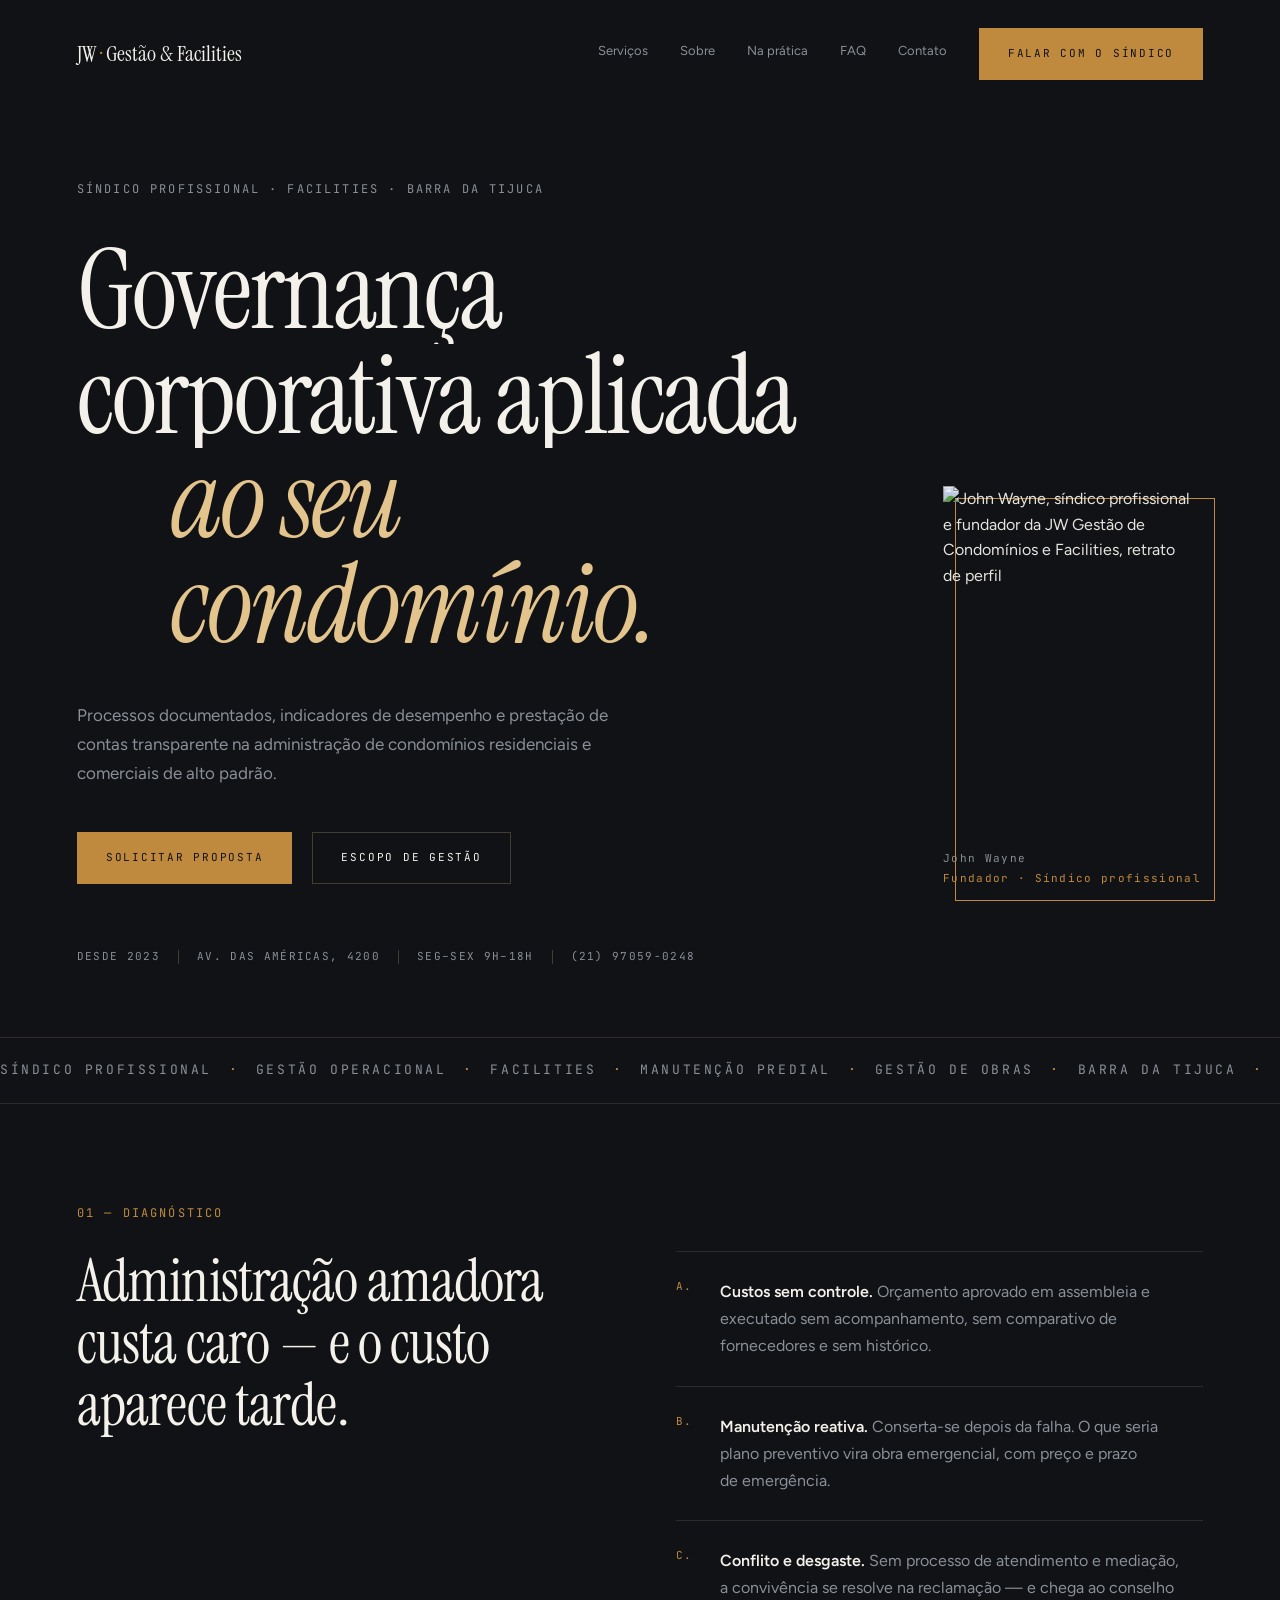
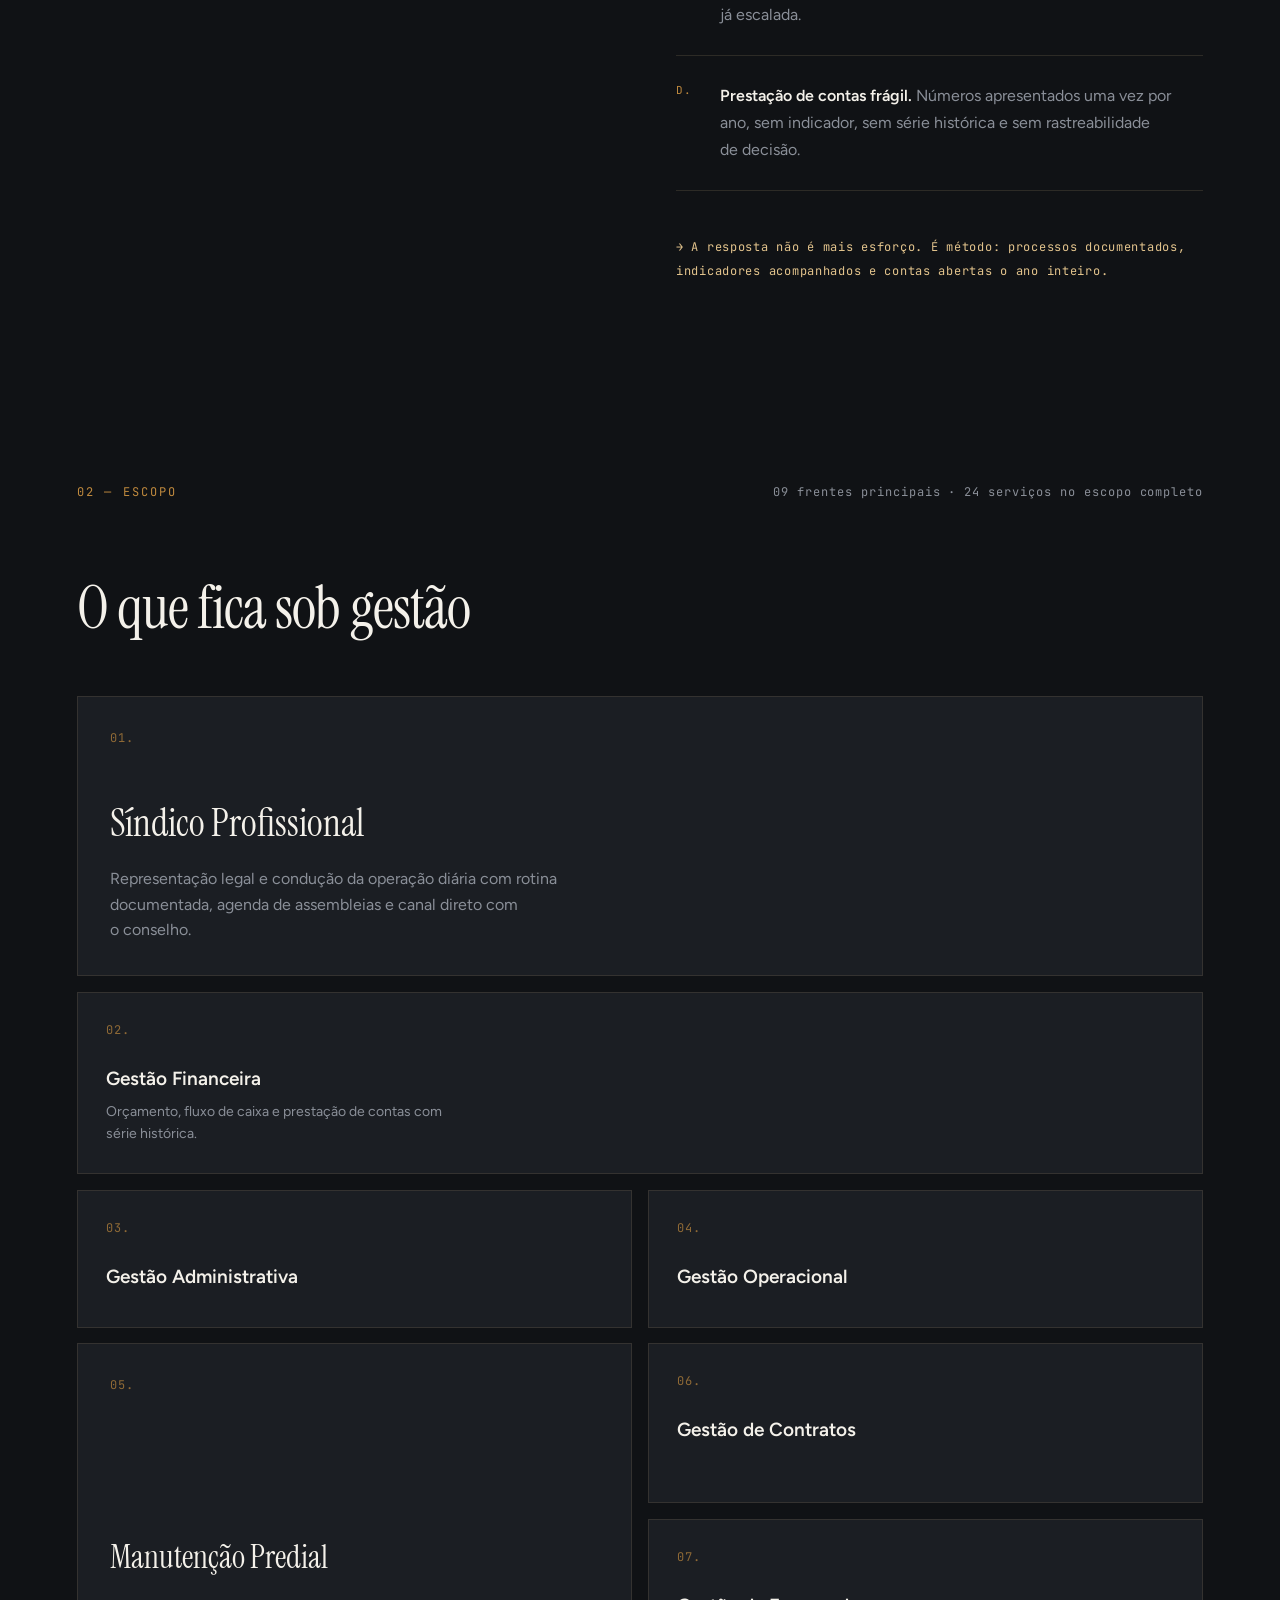
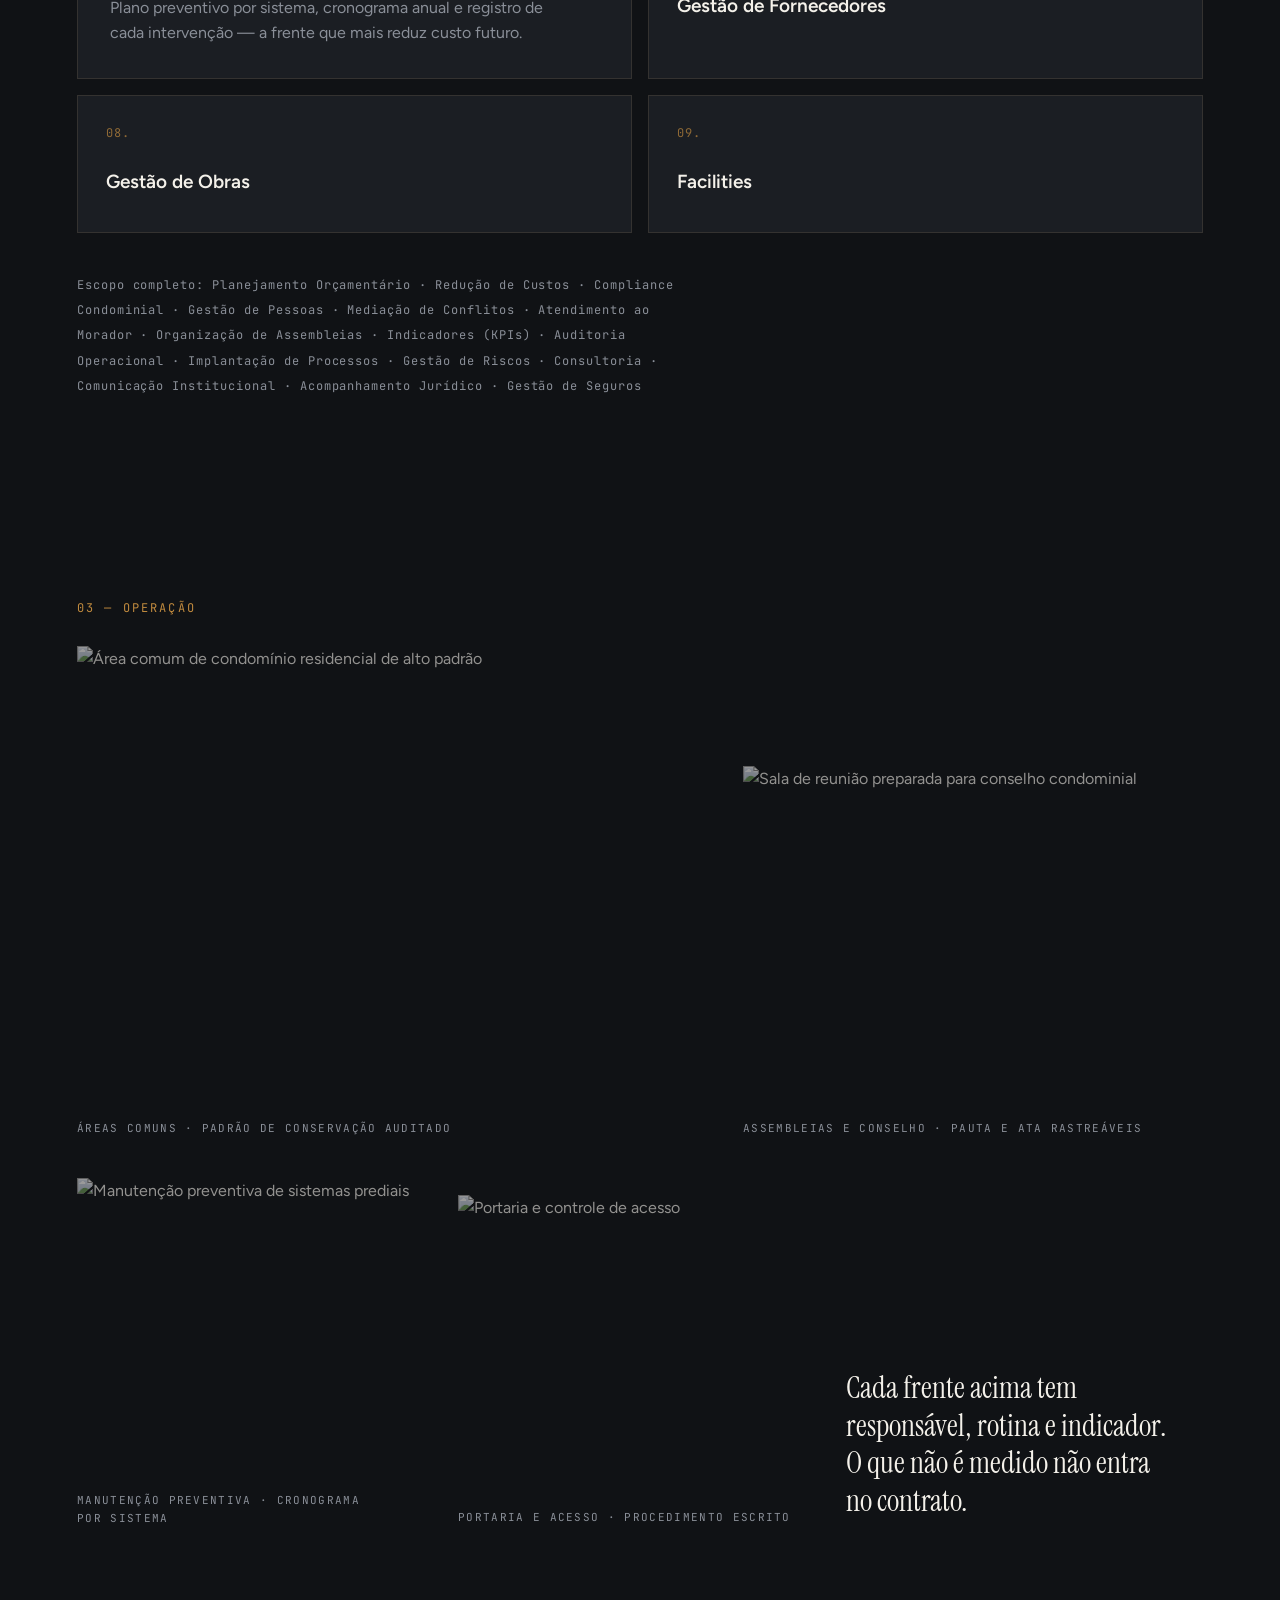
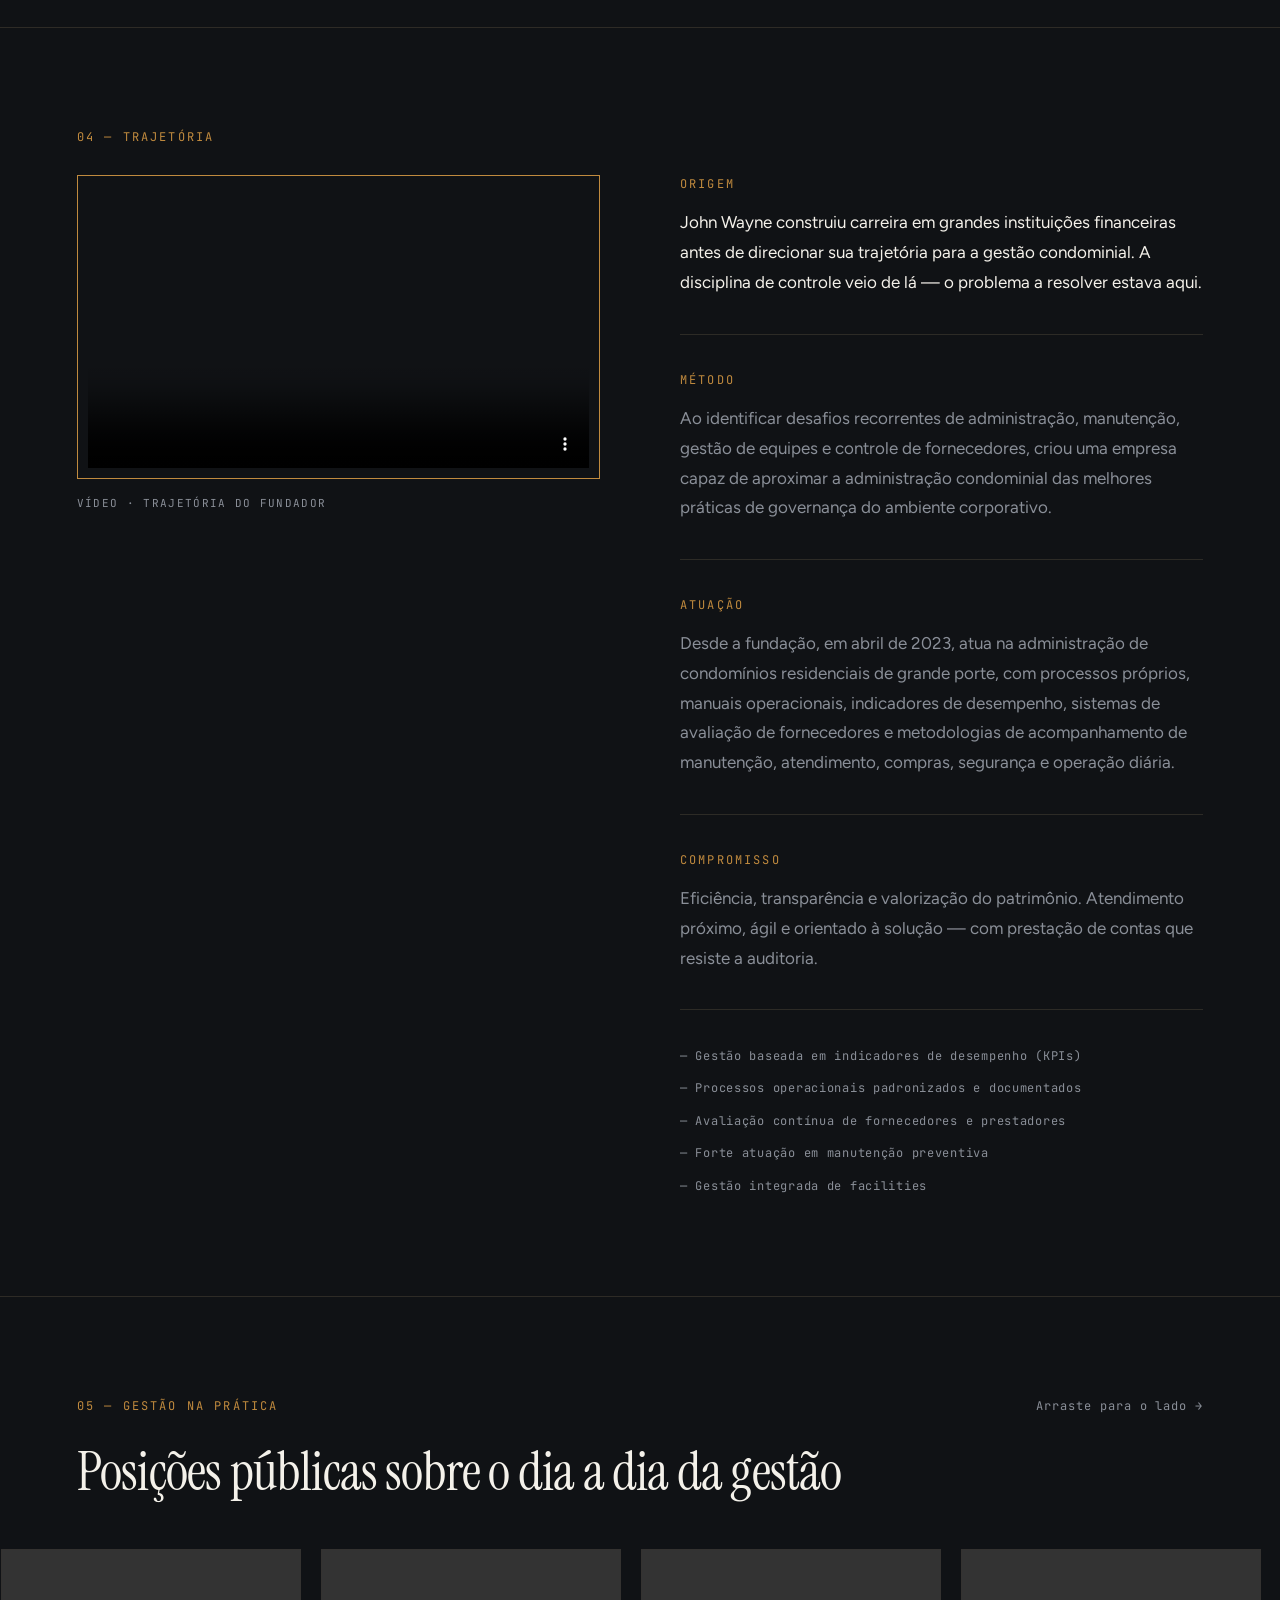
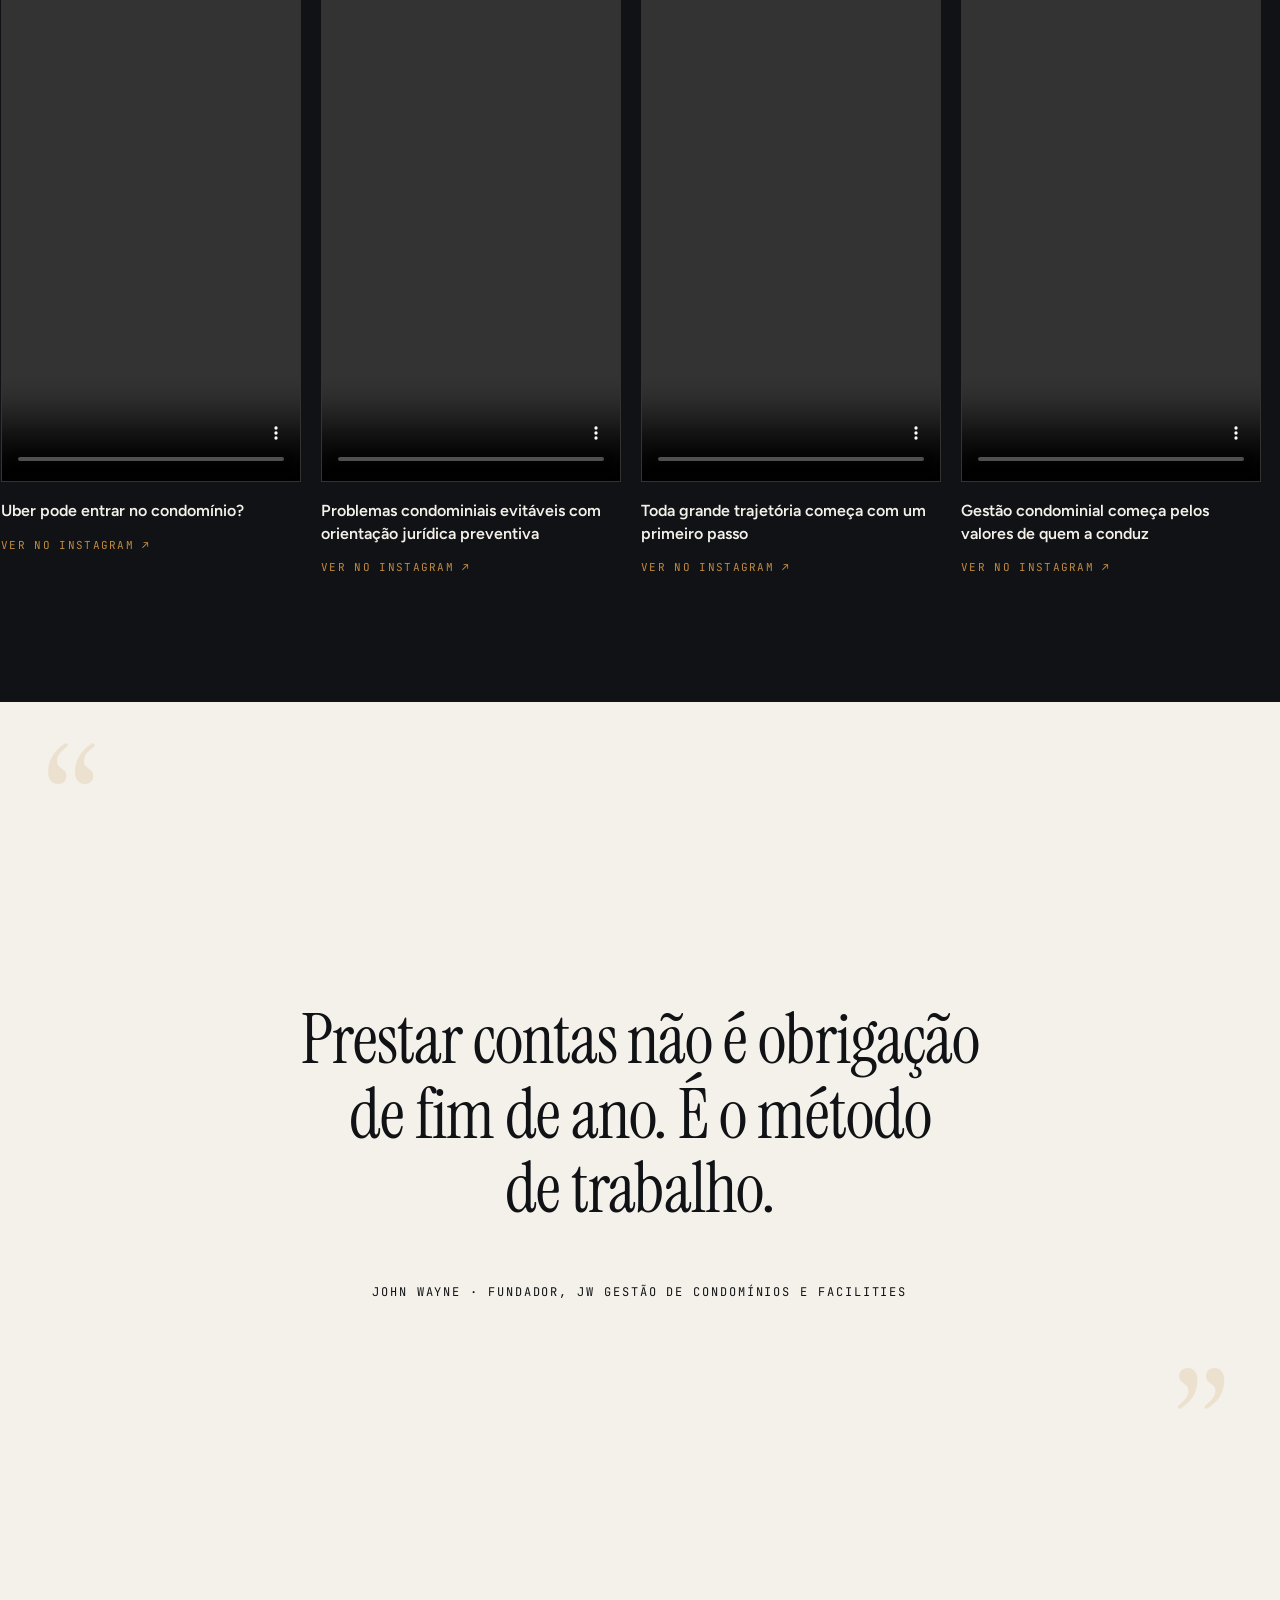
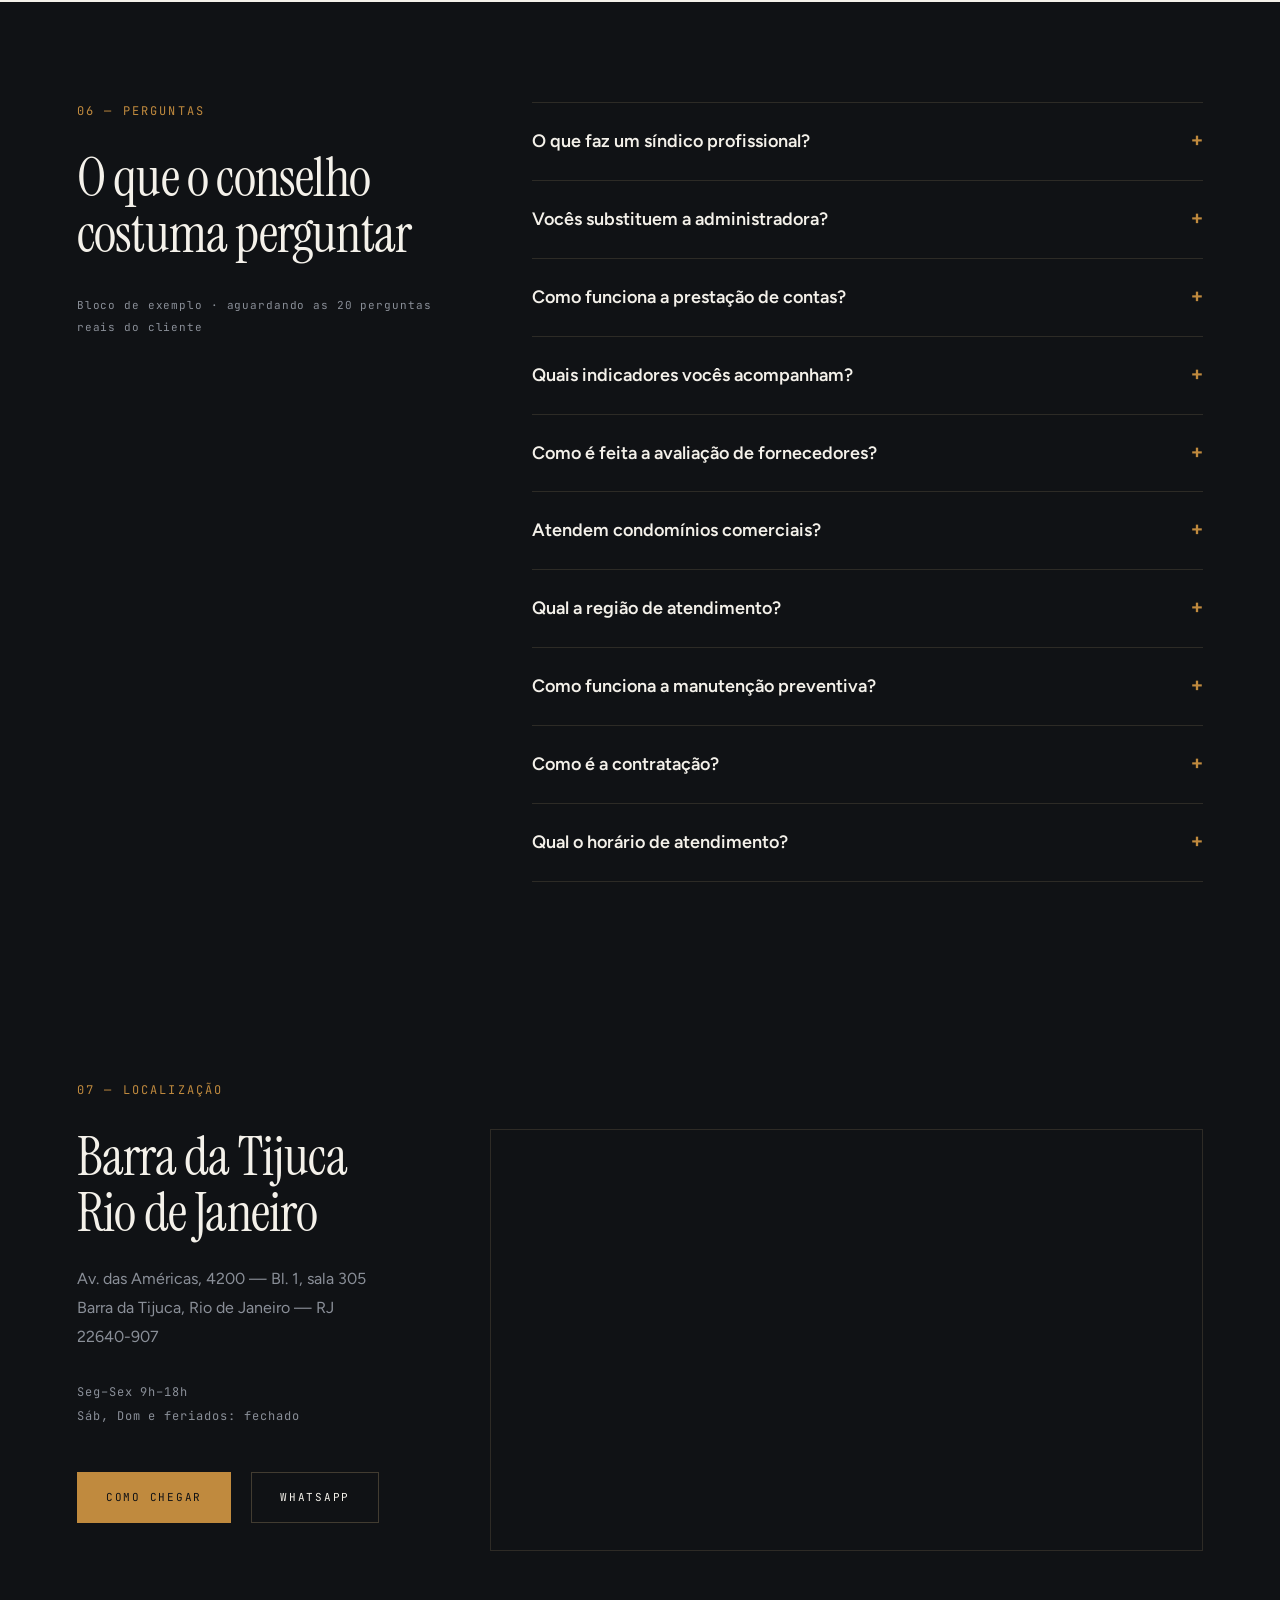
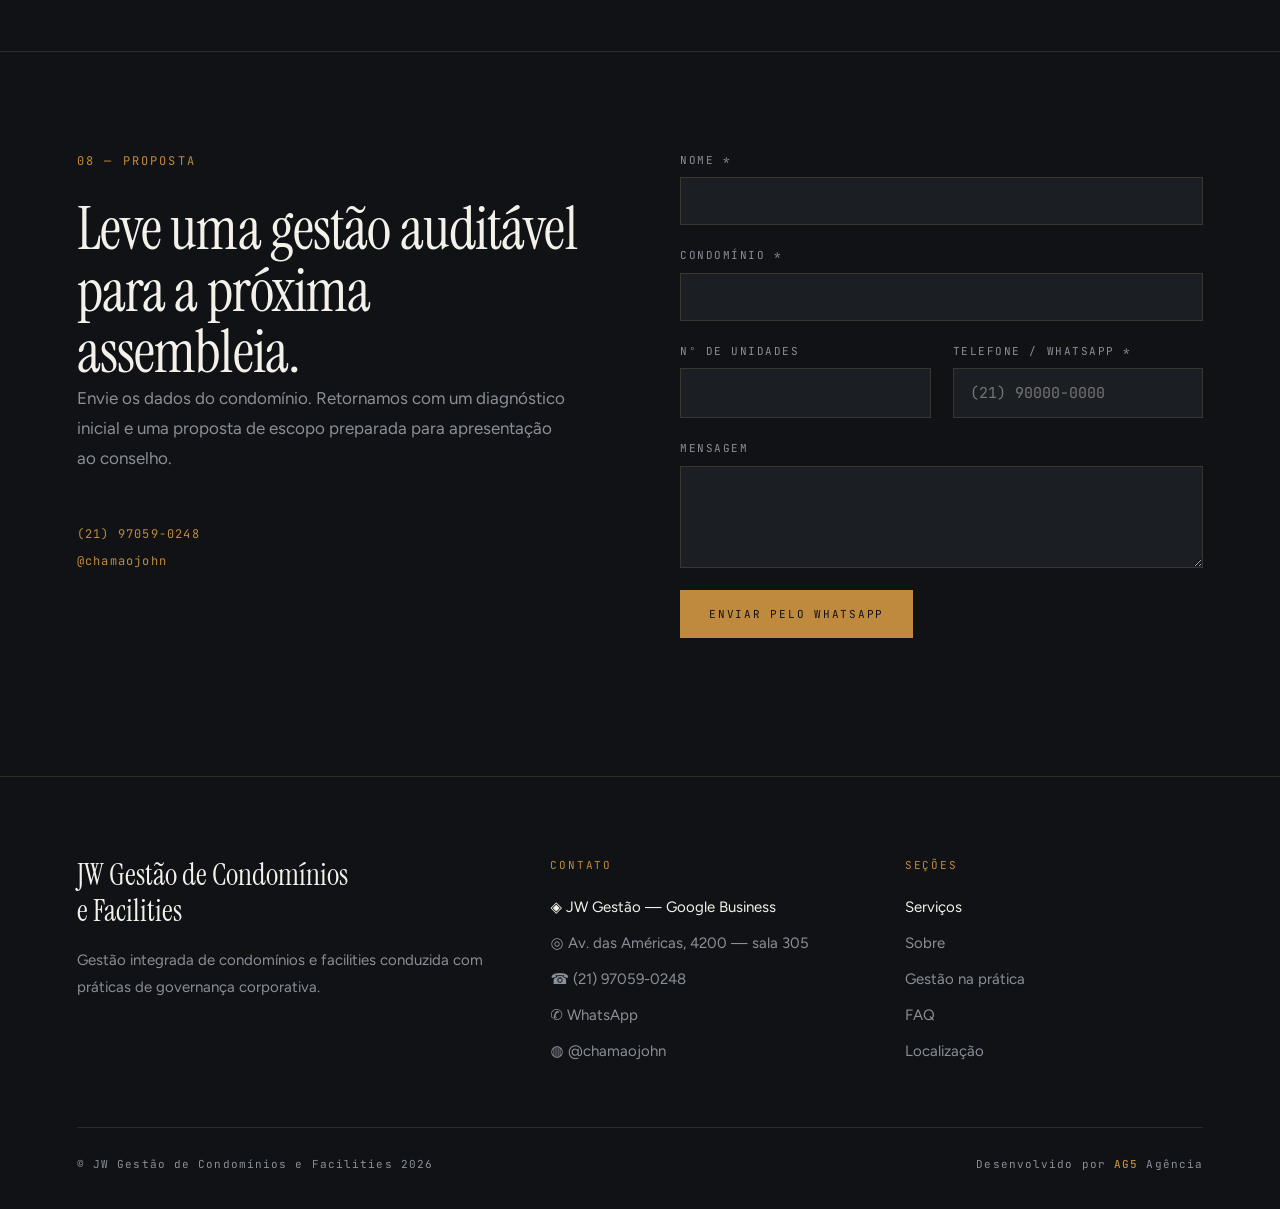
==== index.html @ 1fc7228d "LP JW Gestão de Condomínios e Facilities — versão inicial" ====
<!DOCTYPE html>
<html lang="pt-BR">
<head>
<meta charset="UTF-8">
<meta name="viewport" content="width=device-width, initial-scale=1">
<title>JW Gestão de Condomínios e Facilities — Síndico Profissional na Barra da Tijuca</title>
<meta name="description" content="Gestão de condomínios residenciais e comerciais com práticas de governança corporativa: síndico profissional, facilities, manutenção predial e prestação de contas transparente. Barra da Tijuca, Rio de Janeiro.">
<link rel="preconnect" href="https://fonts.googleapis.com">
<link rel="preconnect" href="https://fonts.gstatic.com" crossorigin>
<link href="https://fonts.googleapis.com/css2?family=Instrument+Serif:ital@0;1&family=Figtree:wght@400;500;600;700&family=JetBrains+Mono:wght@400;500&display=swap" rel="stylesheet">
<link rel="stylesheet" href="style.css">
<script type="application/ld+json">
{"@context":"https://schema.org","@type":"LocalBusiness","name":"JW Gestão de Condomínios e Facilities","description":"Gestão integrada de condomínios e facilities com síndico profissional, processos documentados e indicadores de desempenho.","telephone":"+5521970590248","url":"https://www.jwcondominios.com.br","address":{"@type":"PostalAddress","streetAddress":"Av. das Américas, 4200 — Bl. 1, sala 305","addressLocality":"Rio de Janeiro","addressRegion":"RJ","postalCode":"22640-907","addressCountry":"BR"},"geo":{"@type":"GeoCoordinates","latitude":-22.99893180,"longitude":-43.35366390},"openingHoursSpecification":[{"@type":"OpeningHoursSpecification","dayOfWeek":["Monday","Tuesday","Wednesday","Thursday","Friday"],"opens":"09:00","closes":"18:00"}],"areaServed":"Barra da Tijuca, Rio de Janeiro - RJ","sameAs":["https://www.instagram.com/chamaojohn/","https://share.google/YadlORS5SsAcujL6U"]}
</script>
</head>
<body>

<header class="nav" id="nav">
  <a class="nav__brand" href="#topo">JW <span>·</span> Gestão &amp; Facilities</a>
  <button class="nav__toggle" id="navToggle" aria-label="Abrir menu" aria-expanded="false">≡</button>
  <nav class="nav__links" id="navLinks">
    <a href="#servicos">Serviços</a>
    <a href="#sobre">Sobre</a>
    <a href="#pratica">Na prática</a>
    <a href="#faq">FAQ</a>
    <a href="#contato">Contato</a>
    <a class="btn btn--solid" href="https://wa.me/5521970590248" target="_blank" rel="noopener">Falar com o síndico</a>
  </nav>
</header>

<main>

<!-- HERO — editorial tipográfico (HERO-C) -->
<section class="hero" id="topo">
  <div class="hero__grid">
    <div class="hero__text">
      <p class="label hero__label">Síndico profissional · Facilities · Barra da Tijuca</p>
      <h1 class="hero__title">
        <span class="mask"><span class="mask__in" style="--d:0ms">Governança</span></span>
        <span class="mask"><span class="mask__in" style="--d:120ms">corporativa aplicada</span></span>
        <span class="mask mask--indent"><span class="mask__in mask__in--italic" style="--d:240ms">ao seu condomínio.</span></span>
      </h1>
      <p class="hero__sub">Processos documentados, indicadores de desempenho e prestação de contas transparente na administração de condomínios residenciais e comerciais de alto padrão.</p>
      <div class="hero__ctas">
        <a class="btn btn--solid" href="#contato">Solicitar proposta</a>
        <a class="btn btn--ghost" href="#servicos">Escopo de gestão</a>
      </div>
      <div class="hero__data">
        <span>Desde 2023</span><i></i>
        <span>Av. das Américas, 4200</span><i></i>
        <span>Seg–Sex 9h–18h</span><i></i>
        <span>(21) 97059-0248</span>
      </div>
    </div>
    <figure class="portrait">
      <span class="portrait__frame"></span>
      <img src="assets/jw-gestao-condominios-john-wayne-foto-perfil.webp" alt="John Wayne, síndico profissional e fundador da JW Gestão de Condomínios e Facilities, retrato de perfil" loading="lazy" width="260" height="347">
      <figcaption>John Wayne<br><span>Fundador · Síndico profissional</span></figcaption>
    </figure>
  </div>
</section>

<!-- MARQUEE -->
<div class="marquee" id="marquee">
  <div class="marquee__track">
    <span>Síndico profissional <b>·</b> Gestão operacional <b>·</b> Facilities <b>·</b> Manutenção predial <b>·</b> Gestão de obras <b>·</b> Barra da Tijuca <b>·</b> Rio de Janeiro <b>·</b></span>
    <span aria-hidden="true">Síndico profissional <b>·</b> Gestão operacional <b>·</b> Facilities <b>·</b> Manutenção predial <b>·</b> Gestão de obras <b>·</b> Barra da Tijuca <b>·</b> Rio de Janeiro <b>·</b></span>
  </div>
</div>

<!-- DOR E SOLUÇÃO -->
<section class="section" id="diagnostico">
  <p class="label label--bronze">01 — Diagnóstico</p>
  <div class="split split--diag">
    <h2 class="display display--lg reveal">Administração amadora custa caro — e o custo aparece tarde.</h2>
    <div class="pains">
      <div class="pain reveal"><span class="mono">A.</span><p><strong>Custos sem controle.</strong> Orçamento aprovado em assembleia e executado sem acompanhamento, sem comparativo de fornecedores e sem histórico.</p></div>
      <div class="pain reveal"><span class="mono">B.</span><p><strong>Manutenção reativa.</strong> Conserta-se depois da falha. O que seria plano preventivo vira obra emergencial, com preço e prazo de emergência.</p></div>
      <div class="pain reveal"><span class="mono">C.</span><p><strong>Conflito e desgaste.</strong> Sem processo de atendimento e mediação, a convivência se resolve na reclamação — e chega ao conselho já escalada.</p></div>
      <div class="pain pain--last reveal"><span class="mono">D.</span><p><strong>Prestação de contas frágil.</strong> Números apresentados uma vez por ano, sem indicador, sem série histórica e sem rastreabilidade de decisão.</p></div>
      <p class="pains__answer reveal">→ A resposta não é mais esforço. É método: processos documentados, indicadores acompanhados e contas abertas o ano inteiro.</p>
    </div>
  </div>
</section>

<!-- SERVIÇOS — bento (SERV-A) -->
<section class="section" id="servicos">
  <div class="section__head">
    <p class="label label--bronze">02 — Escopo</p>
    <p class="mono muted">09 frentes principais · 24 serviços no escopo completo</p>
  </div>
  <h2 class="display display--lg">O que fica sob gestão</h2>
  <div class="bento">
    <article class="card card--xl reveal">
      <span class="card__num">01.</span>
      <div><h3 class="card__title card__title--serif">Síndico Profissional</h3><p>Representação legal e condução da operação diária com rotina documentada, agenda de assembleias e canal direto com o conselho.</p></div>
    </article>
    <article class="card card--wide reveal">
      <span class="card__num">02.</span>
      <div><h3 class="card__title">Gestão Financeira</h3><p>Orçamento, fluxo de caixa e prestação de contas com série histórica.</p></div>
    </article>
    <article class="card card--sm reveal"><span class="card__num">03.</span><h3 class="card__title">Gestão Administrativa</h3></article>
    <article class="card card--sm reveal"><span class="card__num">04.</span><h3 class="card__title">Gestão Operacional</h3></article>
    <article class="card card--lg reveal">
      <span class="card__num">05.</span>
      <div><h3 class="card__title card__title--serif">Manutenção Predial</h3><p>Plano preventivo por sistema, cronograma anual e registro de cada intervenção — a frente que mais reduz custo futuro.</p></div>
    </article>
    <article class="card card--md reveal">
      <span class="card__num">06.</span>
      <div><h3 class="card__title">Gestão de Contratos</h3><p>Vigências, reajustes e escopo cobrado conforme contratado.</p></div>
    </article>
    <article class="card card--md reveal">
      <span class="card__num">07.</span>
      <div><h3 class="card__title">Gestão de Fornecedores</h3><p>Avaliação contínua, comparativo e substituição por desempenho.</p></div>
    </article>
    <article class="card card--md reveal"><span class="card__num">08.</span><h3 class="card__title">Gestão de Obras</h3></article>
    <article class="card card--md reveal"><span class="card__num">09.</span><h3 class="card__title">Facilities</h3></article>
  </div>
  <p class="scope mono">Escopo completo: Planejamento Orçamentário · Redução de Custos · Compliance Condominial · Gestão de Pessoas · Mediação de Conflitos · Atendimento ao Morador · Organização de Assembleias · Indicadores (KPIs) · Auditoria Operacional · Implantação de Processos · Gestão de Riscos · Consultoria · Comunicação Institucional · Acompanhamento Jurídico · Gestão de Seguros</p>
</section>

<!-- ENCANTAMENTO -->
<section class="section" id="operacao">
  <p class="label label--bronze">03 — Operação</p>
  <div class="gallery">
    <figure class="gallery__item gallery__item--7 reveal">
      <img src="https://images.unsplash.com/photo-1545324418-cc1a3fa10c00?auto=format&amp;fit=crop&amp;w=1400&amp;q=80" alt="Área comum de condomínio residencial de alto padrão" loading="lazy">
      <figcaption class="mono">Áreas comuns · padrão de conservação auditado</figcaption>
    </figure>
    <figure class="gallery__item gallery__item--5 reveal">
      <img src="https://images.unsplash.com/photo-1497366216548-37526070297c?auto=format&amp;fit=crop&amp;w=1200&amp;q=80" alt="Sala de reunião preparada para conselho condominial" loading="lazy">
      <figcaption class="mono">Assembleias e conselho · pauta e ata rastreáveis</figcaption>
    </figure>
    <figure class="gallery__item gallery__item--4 reveal">
      <img src="https://images.unsplash.com/photo-1581092160562-40aa08e78837?auto=format&amp;fit=crop&amp;w=1200&amp;q=80" alt="Manutenção preventiva de sistemas prediais" loading="lazy">
      <figcaption class="mono">Manutenção preventiva · cronograma por sistema</figcaption>
    </figure>
    <figure class="gallery__item gallery__item--4 reveal">
      <img src="https://images.unsplash.com/photo-1557804506-669a67965ba0?auto=format&amp;fit=crop&amp;w=1200&amp;q=80" alt="Portaria e controle de acesso" loading="lazy">
      <figcaption class="mono">Portaria e acesso · procedimento escrito</figcaption>
    </figure>
    <p class="gallery__note reveal">Cada frente acima tem responsável, rotina e indicador. O que não é medido não entra no contrato.</p>
  </div>
</section>

<!-- SOBRE — split 50/50 com vídeo fixado (SOBRE-D) -->
<section class="section section--rule" id="sobre">
  <p class="label label--bronze">04 — Trajetória</p>
  <div class="split split--about">
    <div class="about__media">
      <div class="videoframe">
        <video controls preload="none" playsinline poster="assets/jw-gestao-condominios-john-wayne-foto-perfil.webp">
          <source src="assets/jw-gestao-condominios-trajetoria-fundador-video.mp4" type="video/mp4">
        </video>
      </div>
      <p class="mono muted about__caption">Vídeo · trajetória do fundador</p>
    </div>
    <div class="about__text">
      <div class="block block--first reveal"><p class="label label--bronze">Origem</p><p class="lead">John Wayne construiu carreira em grandes instituições financeiras antes de direcionar sua trajetória para a gestão condominial. A disciplina de controle veio de lá — o problema a resolver estava aqui.</p></div>
      <div class="block reveal"><p class="label label--bronze">Método</p><p>Ao identificar desafios recorrentes de administração, manutenção, gestão de equipes e controle de fornecedores, criou uma empresa capaz de aproximar a administração condominial das melhores práticas de governança do ambiente corporativo.</p></div>
      <div class="block reveal"><p class="label label--bronze">Atuação</p><p>Desde a fundação, em abril de 2023, atua na administração de condomínios residenciais de grande porte, com processos próprios, manuais operacionais, indicadores de desempenho, sistemas de avaliação de fornecedores e metodologias de acompanhamento de manutenção, atendimento, compras, segurança e operação diária.</p></div>
      <div class="block block--last reveal"><p class="label label--bronze">Compromisso</p><p>Eficiência, transparência e valorização do patrimônio. Atendimento próximo, ágil e orientado à solução — com prestação de contas que resiste a auditoria.</p></div>
      <ul class="diffs mono reveal">
        <li>— Gestão baseada em indicadores de desempenho (KPIs)</li>
        <li>— Processos operacionais padronizados e documentados</li>
        <li>— Avaliação contínua de fornecedores e prestadores</li>
        <li>— Forte atuação em manutenção preventiva</li>
        <li>— Gestão integrada de facilities</li>
      </ul>
    </div>
  </div>
</section>

<!-- GESTÃO NA PRÁTICA — parede de vídeos 9:16 -->
<section class="section section--rule section--flush" id="pratica">
  <div class="section__head section__head--pad">
    <div>
      <p class="label label--bronze">05 — Gestão na prática</p>
      <h2 class="display">Posições públicas sobre o dia a dia da gestão</h2>
    </div>
    <p class="mono muted">Arraste para o lado →</p>
  </div>
  <div class="reels">
    <article class="reel reveal">
      <div class="reel__box"><video controls preload="none" playsinline muted><source src="assets/jw-gestao-condominios-acesso-fornecedores-reel.mp4" type="video/mp4"></video></div>
      <h3>Uber pode entrar no condomínio?</h3>
      <a class="mono" href="https://www.instagram.com/reel/DZpbK4-hi_Q/" target="_blank" rel="noopener">Ver no Instagram ↗</a>
    </article>
    <article class="reel reveal">
      <div class="reel__box"><video controls preload="none" playsinline muted><source src="assets/jw-gestao-condominios-orientacao-juridica-reel.mp4" type="video/mp4"></video></div>
      <h3>Problemas condominiais evitáveis com orientação jurídica preventiva</h3>
      <a class="mono" href="https://www.instagram.com/reel/DZmyh0MREW-/" target="_blank" rel="noopener">Ver no Instagram ↗</a>
    </article>
    <article class="reel reveal">
      <div class="reel__box"><video controls preload="none" playsinline muted><source src="assets/jw-gestao-condominios-trajetoria-primeiro-passo-reel.mp4" type="video/mp4"></video></div>
      <h3>Toda grande trajetória começa com um primeiro passo</h3>
      <a class="mono" href="https://www.instagram.com/reel/DZKcZHnhtNr/" target="_blank" rel="noopener">Ver no Instagram ↗</a>
    </article>
    <article class="reel reveal">
      <div class="reel__box"><video controls preload="none" playsinline muted><source src="assets/jw-gestao-condominios-valores-sindico-reel.mp4" type="video/mp4"></video></div>
      <h3>Gestão condominial começa pelos valores de quem a conduz</h3>
      <a class="mono" href="https://www.instagram.com/reel/DZH8pBQRZqi/" target="_blank" rel="noopener">Ver no Instagram ↗</a>
    </article>
    <article class="reel reveal">
      <div class="reel__box"><video controls preload="none" playsinline muted><source src="assets/jw-gestao-condominios-manutencao-preventiva-reel.mp4" type="video/mp4"></video></div>
      <h3>Manutenção preventiva do condomínio</h3>
      <a class="mono" href="https://www.instagram.com/reel/DZFcOzdxiaZ/" target="_blank" rel="noopener">Ver no Instagram ↗</a>
    </article>
    <!-- BÔNUS: 6º vídeo (formato entrevista/podcast) sem título/link do Instagram declarado no dossiê -->
    <article class="reel reveal">
      <div class="reel__box"><video controls preload="none" playsinline muted><source src="assets/jw-gestao-condominios-podcast-entrevista-reel.mp4" type="video/mp4"></video></div>
      <h3>Reconhecimento e confiança na gestão condominial</h3>
    </article>
  </div>
</section>

<!-- DEPOIMENTOS — frase editorial (DEPO-B) -->
<!-- BLOCO PENDENTE: substituir por avaliação real do Google quando disponível. Não renderizar estrelas, nota média nem logo do Google até haver dado real. -->
<section class="statement" id="declaracao">
  <span class="statement__quote statement__quote--a" aria-hidden="true">“</span>
  <span class="statement__quote statement__quote--b" aria-hidden="true">”</span>
  <blockquote class="reveal">Prestar contas não é obrigação de fim de ano. É o método de trabalho.</blockquote>
  <p class="mono statement__sign reveal">John Wayne · Fundador, JW Gestão de Condomínios e Facilities</p>
</section>

<!-- FAQ -->
<section class="section" id="faq">
  <div class="split split--faq">
    <div class="faq__head">
      <p class="label label--bronze">06 — Perguntas</p>
      <h2 class="display">O que o conselho costuma perguntar</h2>
      <!-- BLOCO PENDENTE: substituir pelas 20 perguntas reais fornecidas pelo cliente -->
      <p class="mono muted">Bloco de exemplo · aguardando as 20 perguntas reais do cliente</p>
    </div>
    <div class="faq" id="faqList">
      <details class="reveal"><summary>O que faz um síndico profissional?<span>+</span></summary><p>Assume a representação legal e a condução da operação do condomínio — administrativa, financeira, operacional e de manutenção — com rotina documentada, indicadores e prestação de contas periódica ao conselho e à assembleia.</p></details>
      <details class="reveal"><summary>Vocês substituem a administradora?<span>+</span></summary><p>Não necessariamente. A administradora processa; o síndico profissional decide, cobra e responde. Trabalhamos com a administradora atual do condomínio ou apoiamos a assembleia na escolha de uma nova.</p></details>
      <details class="reveal"><summary>Como funciona a prestação de contas?<span>+</span></summary><p>Relatório periódico com execução orçamentária, indicadores de manutenção e atendimento, contratos vigentes e decisões tomadas no período — com documentos rastreáveis por item.</p></details>
      <details class="reveal"><summary>Quais indicadores vocês acompanham?<span>+</span></summary><p>Execução orçamentária, inadimplência, cumprimento do plano preventivo, tempo de resposta a chamados, desempenho de fornecedores e recorrência de ocorrências por sistema predial.</p></details>
      <details class="reveal"><summary>Como é feita a avaliação de fornecedores?<span>+</span></summary><p>Cada prestador é avaliado de forma contínua por escopo entregue, prazo, qualidade e conformidade contratual. O histórico sustenta renovação, renegociação ou substituição.</p></details>
      <details class="reveal"><summary>Atendem condomínios comerciais?<span>+</span></summary><p>Sim. A atuação cobre condomínios residenciais e comerciais, incluindo gestão integrada de facilities.</p></details>
      <details class="reveal"><summary>Qual a região de atendimento?<span>+</span></summary><p>Atuação concentrada na Barra da Tijuca, com abrangência no Estado do Rio de Janeiro. Escritório na Av. das Américas, 4200.</p></details>
      <details class="reveal"><summary>Como funciona a manutenção preventiva?<span>+</span></summary><p>Levantamento dos sistemas prediais, cronograma anual por sistema, execução acompanhada e registro de cada intervenção — reduzindo emergências e custo futuro.</p></details>
      <details class="reveal"><summary>Como é a contratação?<span>+</span></summary><p>Diagnóstico inicial, proposta de escopo e apresentação em assembleia. A aprovação é do condomínio — o material é preparado para essa decisão coletiva.</p></details>
      <details class="reveal"><summary>Qual o horário de atendimento?<span>+</span></summary><p>Segunda a sexta, das 9h às 18h. Sábados, domingos e feriados: fechado. Ocorrências operacionais seguem o protocolo definido em contrato.</p></details>
    </div>
  </div>
</section>

<!-- LOCALIZAÇÃO -->
<section class="section" id="local">
  <p class="label label--bronze">07 — Localização</p>
  <div class="split split--local">
    <div>
      <h2 class="display">Barra da Tijuca<br>Rio de Janeiro</h2>
      <p class="address">Av. das Américas, 4200 — Bl. 1, sala 305<br>Barra da Tijuca, Rio de Janeiro — RJ<br>22640-907</p>
      <p class="mono muted hours">Seg–Sex 9h–18h<br>Sáb, Dom e feriados: fechado</p>
      <div class="hero__ctas">
        <a class="btn btn--solid" href="https://www.google.com/maps/dir/?api=1&amp;destination=-22.99893180,-43.35366390" target="_blank" rel="noopener">Como chegar</a>
        <a class="btn btn--ghost" href="https://wa.me/5521970590248" target="_blank" rel="noopener">WhatsApp</a>
      </div>
    </div>
    <div class="mapframe">
      <!-- BLOCO PENDENTE: substituir pelo iframe do mapa fornecido no dossiê (verbatim) -->
      <iframe title="Mapa — Av. das Américas, 4200, Barra da Tijuca" src="https://www.google.com/maps?q=-22.99893180,-43.35366390&amp;z=16&amp;output=embed" loading="lazy" referrerpolicy="no-referrer-when-downgrade"></iframe>
    </div>
  </div>
</section>

<!-- CTA + FORMULÁRIO -->
<section class="section section--rule" id="contato">
  <div class="split split--contact">
    <div>
      <p class="label label--bronze">08 — Proposta</p>
      <h2 class="display display--lg">Leve uma gestão auditável para a próxima assembleia.</h2>
      <p class="lead muted">Envie os dados do condomínio. Retornamos com um diagnóstico inicial e uma proposta de escopo preparada para apresentação ao conselho.</p>
      <p class="mono contact__info"><a href="tel:+5521970590248">(21) 97059-0248</a><br><a href="https://www.instagram.com/chamaojohn/" target="_blank" rel="noopener">@chamaojohn</a></p>
    </div>
    <form class="form" id="form" novalidate>
      <label><span class="label">Nome *</span><input name="nome" type="text" required autocomplete="name"><em data-error></em></label>
      <label><span class="label">Condomínio *</span><input name="condominio" type="text" required><em data-error></em></label>
      <div class="form__row">
        <label><span class="label">Nº de unidades</span><input name="unidades" type="number" min="1" inputmode="numeric"><em data-error></em></label>
        <label><span class="label">Telefone / WhatsApp *</span><input name="telefone" type="tel" required placeholder="(21) 90000-0000" autocomplete="tel"><em data-error></em></label>
      </div>
      <label><span class="label">Mensagem</span><textarea name="mensagem" rows="4"></textarea><em data-error></em></label>
      <button class="btn btn--solid" type="submit">Enviar pelo WhatsApp</button>
      <p class="form__status mono" id="formStatus" role="status"></p>
    </form>
  </div>
</section>

</main>

<footer class="footer">
  <div class="footer__grid">
    <div>
      <p class="footer__name">JW Gestão de Condomínios<br>e Facilities</p>
      <p class="muted">Gestão integrada de condomínios e facilities conduzida com práticas de governança corporativa.</p>
    </div>
    <div>
      <p class="label label--bronze">Contato</p>
      <ul class="footer__list">
        <li><a href="https://share.google/YadlORS5SsAcujL6U" target="_blank" rel="noopener">◈ JW Gestão — Google Business</a></li>
        <li><a href="https://www.google.com/maps/dir/?api=1&amp;destination=-22.99893180,-43.35366390" target="_blank" rel="noopener">◎ Av. das Américas, 4200 — sala 305</a></li>
        <li><a href="tel:+5521970590248">☎ (21) 97059-0248</a></li>
        <li><a href="https://wa.me/5521970590248" target="_blank" rel="noopener">✆ WhatsApp</a></li>
        <li><a href="https://www.instagram.com/chamaojohn/" target="_blank" rel="noopener">◍ @chamaojohn</a></li>
      </ul>
    </div>
    <div>
      <p class="label label--bronze">Seções</p>
      <ul class="footer__list">
        <li><a href="#servicos">Serviços</a></li>
        <li><a href="#sobre">Sobre</a></li>
        <li><a href="#pratica">Gestão na prática</a></li>
        <li><a href="#faq">FAQ</a></li>
        <li><a href="#local">Localização</a></li>
      </ul>
    </div>
  </div>
  <div class="credits mono">
    <span>© JW Gestão de Condomínios e Facilities 2026</span>
    <span>Desenvolvido por <a href="https://www.ag5agencia.com.br" target="_blank" rel="noopener">AG5</a> Agência</span>
  </div>
</footer>

<script src="script.js"></script>
</body>
</html>
---- style.css ----
/* JW Gestão de Condomínios e Facilities — style.css
   Editorial patrimonial escuro · AG5 Agência */

:root{
  --grafite-profundo:#101215;
  --grafite-superficie:#1B1E23;
  --bronze:#C08A3E;
  --bronze-claro:#E3C48D;
  --areia:#F4F1EA;
  --cinza-texto:#8A8F98;
  --verde-indicador:#2F6B52;
  --linha:rgba(224,196,141,.12);
  --linha-forte:rgba(224,196,141,.24);

  --f-display:"Instrument Serif",Georgia,serif;
  --f-corpo:"Figtree",system-ui,-apple-system,sans-serif;
  --f-mono:"JetBrains Mono",ui-monospace,monospace;

  --pad-x:6vw;
  --sec-y:120px;
  --gap:16px;
}

*,*::before,*::after{box-sizing:border-box}
html{scroll-behavior:smooth}
body{
  margin:0;background:var(--grafite-profundo);color:var(--areia);
  font-family:var(--f-corpo);font-size:16px;line-height:1.6;
  -webkit-font-smoothing:antialiased;overflow-x:hidden;text-wrap:pretty;
}
img,video,iframe{max-width:100%;display:block}
a{color:var(--bronze);text-decoration:none;transition:color .28s ease}
a:hover{color:var(--bronze-claro)}
h1,h2,h3,p,figure,blockquote{margin:0}
ul{margin:0;padding:0;list-style:none}
::selection{background:var(--bronze);color:var(--grafite-profundo)}

/* ---------- utilitários ---------- */
.mono{font-family:var(--f-mono);font-size:12px;letter-spacing:.08em}
.muted{color:var(--cinza-texto)}
.bronze{color:var(--bronze)}
.label{font-family:var(--f-mono);font-size:11px;letter-spacing:.16em;text-transform:uppercase;color:var(--cinza-texto)}
.label--bronze{color:var(--bronze)}
.display{font-family:var(--f-display);font-weight:400;font-size:clamp(32px,4.2vw,60px);line-height:1.05;letter-spacing:-.015em}
.display--lg{font-size:clamp(34px,4.6vw,68px)}
.lead{font-size:17px;line-height:1.75}

.btn{
  display:inline-block;position:relative;isolation:isolate;overflow:hidden;
  font-family:var(--f-mono);font-size:11px;letter-spacing:.16em;text-transform:uppercase;
  padding:16px 28px;border:1px solid transparent;cursor:pointer;
  transition:color .34s cubic-bezier(.65,0,.35,1),border-color .34s ease;
}
.btn::before{
  content:"";position:absolute;inset:0;z-index:-1;
  transform:scaleY(0);transform-origin:bottom;
  transition:transform .34s cubic-bezier(.65,0,.35,1);
}
.btn:hover::before{transform:scaleY(1)}
.btn--solid{background:var(--bronze);border-color:var(--bronze);color:var(--grafite-profundo)}
.btn--solid::before{background:var(--bronze-claro)}
.btn--solid:hover{color:var(--grafite-profundo)}
.btn--ghost{color:var(--areia);border-color:var(--linha-forte);background:transparent}
.btn--ghost::before{background:var(--bronze)}
.btn--ghost:hover{color:var(--grafite-profundo);border-color:var(--bronze)}

/* ---------- navbar ---------- */
.nav{
  position:fixed;top:0;left:0;right:0;z-index:50;
  display:flex;align-items:center;justify-content:space-between;gap:24px;
  padding:28px var(--pad-x);border-bottom:1px solid transparent;
  transition:padding .32s ease,background .32s ease,border-color .32s ease;
}
.nav.is-stuck{
  padding-block:14px;background:rgba(16,18,21,.88);
  backdrop-filter:blur(14px);-webkit-backdrop-filter:blur(14px);
  border-bottom-color:rgba(224,196,141,.14);
}
.nav__brand{font-family:var(--f-display);font-size:22px;color:var(--areia)}
.nav__brand span{color:var(--bronze)}
.nav__brand:hover{color:var(--areia)}
.nav__links{display:flex;align-items:center;gap:32px;font-size:13px}
.nav__links>a:not(.btn){position:relative;color:var(--cinza-texto);padding-bottom:4px}
.nav__links>a:not(.btn)::after{
  content:"";position:absolute;left:0;bottom:0;width:100%;height:1px;background:var(--bronze);
  transform:scaleX(0);transform-origin:left;transition:transform .28s cubic-bezier(.4,0,.2,1);
}
.nav__links>a:not(.btn):hover{color:var(--areia)}
.nav__links>a:not(.btn):hover::after{transform:scaleX(1)}
.nav__toggle{display:none;background:none;border:0;color:var(--areia);font-size:24px;cursor:pointer;line-height:1}

/* ---------- hero (HERO-C) ---------- */
.hero{padding:22vh var(--pad-x) 8vh}
.hero__grid{display:grid;grid-template-columns:minmax(0,1fr) 300px;gap:48px;align-items:start}
.hero__label{font-size:12px;letter-spacing:.18em;margin-bottom:40px;animation:fade .5s ease-out .2s both}
.hero__title{
  font-family:var(--f-display);font-weight:400;
  font-size:clamp(44px,8.6vw,150px);line-height:.95;letter-spacing:-.02em;
}
.mask{display:block;overflow:hidden}
.mask--indent{padding-left:12%}
.mask__in{display:block;animation:rise .9s cubic-bezier(.16,1,.3,1) var(--d,0ms) both}
.mask__in--italic{font-style:italic;color:var(--bronze-claro)}
.hero__sub{max-width:52ch;margin-top:44px;font-size:17px;line-height:1.7;color:var(--cinza-texto);animation:fade .7s ease-out .7s both}
.hero__ctas{display:flex;flex-wrap:wrap;gap:20px;margin-top:44px;animation:fade .7s ease-out .85s both}
.hero__data{
  display:flex;flex-wrap:wrap;align-items:center;gap:18px;margin-top:64px;
  font-family:var(--f-mono);font-size:11px;letter-spacing:.12em;text-transform:uppercase;color:var(--cinza-texto);
  animation:fade .7s ease-out 1s both;
}
.hero__data i{width:1px;height:14px;background:var(--linha-forte)}

.portrait{position:relative;width:260px;justify-self:end;margin-top:34vh;animation:portrait 1.1s cubic-bezier(.22,1,.36,1) .5s both}
.portrait__frame{position:absolute;inset:0;border:1px solid var(--bronze);animation:offset .7s cubic-bezier(.65,0,.35,1) .9s both}
.portrait img{position:relative;width:260px;height:347px;object-fit:cover;object-position:50% 22%;filter:grayscale(.15) contrast(1.05) brightness(.92)}
.portrait figcaption{font-family:var(--f-mono);font-size:11px;letter-spacing:.12em;color:var(--cinza-texto);margin-top:16px;line-height:1.8}
.portrait figcaption span{color:var(--bronze)}

/* ---------- marquee ---------- */
.marquee{border-block:1px solid rgba(224,196,141,.14);overflow:hidden;padding:22px 0}
.marquee__track{
  display:flex;width:max-content;
  font-family:var(--f-mono);font-size:13px;letter-spacing:.2em;text-transform:uppercase;color:var(--cinza-texto);
  animation:marquee 32s linear infinite;will-change:transform;
}
.marquee__track span{padding-right:40px;white-space:nowrap}
.marquee__track b{color:var(--bronze);font-weight:400;padding:0 6px}
.marquee:hover .marquee__track{animation-play-state:paused}

/* ---------- seções ---------- */
.section{padding:var(--sec-y) var(--pad-x)}
.section--rule{border-top:1px solid rgba(224,196,141,.14)}
.section--flush{padding-inline:0}
.section__head{display:flex;align-items:baseline;justify-content:space-between;gap:32px;flex-wrap:wrap;margin-bottom:48px}
.section__head--pad{padding-inline:var(--pad-x)}
.section .label--bronze{font-size:12px;letter-spacing:.18em;margin-bottom:28px}

.split{display:grid;gap:72px;align-items:start}
.split--diag{grid-template-columns:minmax(0,1fr) minmax(0,1fr)}
.split--about{grid-template-columns:minmax(0,1fr) minmax(0,1fr);gap:80px}
.split--faq{grid-template-columns:minmax(0,.8fr) minmax(0,1.4fr)}
.split--local{grid-template-columns:minmax(0,.8fr) minmax(0,1.6fr);gap:56px}
.split--contact{grid-template-columns:minmax(0,1fr) minmax(0,1fr);gap:80px}

/* diagnóstico */
.pain{display:grid;grid-template-columns:auto minmax(0,1fr);gap:28px;padding:26px 0;border-top:1px solid rgba(224,196,141,.14)}
.pain--last{border-bottom:1px solid rgba(224,196,141,.14)}
.pain p{color:var(--cinza-texto);line-height:1.7}
.pain strong{color:var(--areia);font-weight:600}
.pain .mono{color:var(--bronze);font-size:11px;letter-spacing:.1em}
.pains__answer{margin-top:44px;font-family:var(--f-mono);font-size:12px;line-height:2;letter-spacing:.06em;color:var(--bronze-claro)}

/* bento (SERV-A) */
.bento{display:grid;grid-template-columns:repeat(12,1fr);gap:var(--gap);margin-top:56px}
.card{
  background:var(--grafite-superficie);border:1px solid var(--linha);padding:28px;
  display:flex;flex-direction:column;justify-content:space-between;gap:24px;min-height:132px;
  transition:border-color .3s ease-out,transform .3s ease-out;will-change:transform;
}
.card:hover{border-color:var(--bronze);transform:translateY(-4px)}
.card__num{font-family:var(--f-mono);font-size:12px;letter-spacing:.1em;color:var(--bronze);opacity:.7;transition:color .3s ease,opacity .3s ease}
.card:hover .card__num{color:var(--bronze-claro);opacity:1}
.card__title{font-size:19px;font-weight:600;margin-bottom:6px}
.card__title--serif{font-family:var(--f-display);font-weight:400;font-size:38px;margin-bottom:12px}
.card p{color:var(--cinza-texto);font-size:14px;line-height:1.6;max-width:46ch}
.card--xl{grid-column:span 6;grid-row:span 2;min-height:280px;padding:32px}
.card--xl p{font-size:16px}
.card--lg{grid-column:span 4;grid-row:span 2;min-height:280px;padding:32px}
.card--lg .card__title--serif{font-size:32px}
.card--lg p{font-size:16px}
.card--wide{grid-column:span 6}
.card--md{grid-column:span 4}
.card--sm{grid-column:span 3}
.card--sm p,.card--md p{opacity:0;transition:opacity .3s ease}
.card--sm:hover p,.card--md:hover p{opacity:1}
.scope{margin-top:40px;line-height:2.1;color:var(--cinza-texto);max-width:90ch}

/* galeria */
.gallery{display:grid;grid-template-columns:repeat(12,1fr);gap:var(--gap);align-items:end}
.gallery__item img{width:100%;object-fit:cover;filter:grayscale(.5) brightness(.6) contrast(1.05)}
.gallery__item figcaption{font-size:11px;letter-spacing:.12em;text-transform:uppercase;color:var(--cinza-texto);margin-top:14px}
.gallery__item--7{grid-column:span 7}
.gallery__item--7 img{height:460px}
.gallery__item--5{grid-column:span 5}
.gallery__item--5 img{height:340px}
.gallery__item--4{grid-column:span 4;margin-top:24px}
.gallery__item--4 img{height:300px}
.gallery__note{grid-column:span 4;font-family:var(--f-display);font-size:30px;line-height:1.25;padding:0 0 8px 8px}

/* sobre (SOBRE-D) */
.about__media{position:sticky;top:12vh}
.videoframe{border:1px solid var(--bronze);padding:10px}
.videoframe video{width:100%;aspect-ratio:16/9;object-fit:cover;background:var(--grafite-profundo)}
.about__caption{margin-top:16px;font-size:11px;letter-spacing:.12em;text-transform:uppercase}
.block{padding:36px 0;border-top:1px solid rgba(224,196,141,.14)}
.block--first{padding-top:0;border-top:0}
.block--last{border-bottom:1px solid rgba(224,196,141,.14)}
.block .label{margin-bottom:14px;display:block}
.block p:not(.label){font-size:17px;line-height:1.75;color:var(--cinza-texto)}
.block--first p:not(.label){color:var(--areia)}
.diffs{margin-top:36px;display:grid;gap:12px;font-family:var(--f-mono);font-size:12px;letter-spacing:.06em;color:var(--cinza-texto);line-height:1.7}

/* reels 9:16 */
.reels{display:flex;gap:20px;overflow-x:auto;scroll-snap-type:x mandatory;padding:0 var(--pad-x) 24px;scrollbar-width:thin}
.reel{flex:0 0 300px;scroll-snap-align:start}
.reel__box{border:1px solid var(--linha);background:var(--grafite-superficie);aspect-ratio:9/16;overflow:hidden}
.reel__box video{width:100%;height:100%;object-fit:cover;background:var(--grafite-profundo)}
.reel__box--empty{display:flex;align-items:center;justify-content:center;text-align:center;padding:24px;border-style:dashed;border-color:rgba(224,196,141,.28);background:#15181C}
.reel__box--empty p{font-size:11px;letter-spacing:.12em;line-height:2;color:var(--cinza-texto)}
.reel h3{font-size:16px;font-weight:600;margin:18px 0 8px;line-height:1.4}
.reel a{font-size:11px;letter-spacing:.12em;text-transform:uppercase}

/* declaração (DEPO-B) */
.statement{
  background:var(--areia);color:var(--grafite-profundo);min-height:100vh;
  display:flex;flex-direction:column;align-items:center;justify-content:center;
  padding:120px 8vw;position:relative;overflow:hidden;text-align:center;
}
.statement blockquote{
  position:relative;max-width:22ch;font-family:var(--f-display);
  font-size:clamp(34px,5.4vw,92px);line-height:1.08;letter-spacing:-.015em;
}
.statement__quote{position:absolute;font-family:var(--f-display);font-size:14vw;line-height:1;color:var(--bronze);opacity:.15;pointer-events:none;will-change:transform}
.statement__quote--a{top:8vh;left:4vw}
.statement__quote--b{bottom:4vh;right:4vw}
.statement__sign{position:relative;margin-top:56px;font-size:12px;letter-spacing:.16em;text-transform:uppercase;color:var(--grafite-profundo);opacity:.6}

/* faq */
.faq__head{position:sticky;top:16vh}
.faq__head .muted{margin-top:32px;font-family:var(--f-mono);font-size:11px;line-height:2}
.faq details{border-top:1px solid rgba(224,196,141,.14);padding:24px 0}
.faq details:last-child{border-bottom:1px solid rgba(224,196,141,.14)}
.faq summary{
  cursor:pointer;list-style:none;display:flex;align-items:baseline;justify-content:space-between;gap:24px;
  font-size:18px;font-weight:600;color:var(--areia);
}
.faq summary::-webkit-details-marker{display:none}
.faq summary:hover{color:var(--bronze-claro)}
.faq summary span{font-family:var(--f-mono);font-size:20px;line-height:1;color:var(--bronze);transition:transform .38s cubic-bezier(.4,0,.2,1)}
.faq details[open] summary span{transform:rotate(45deg)}
.faq details p{margin-top:16px;color:var(--cinza-texto);line-height:1.75;max-width:70ch}

/* localização */
.address{margin:24px 0 28px;color:var(--cinza-texto);line-height:1.8}
.hours{line-height:2;margin-bottom:32px}
.mapframe{border:1px solid rgba(224,196,141,.14)}
.mapframe iframe{width:100%;height:420px;border:0;filter:grayscale(.9) invert(.92) contrast(.9)}

/* formulário */
.contact__info{margin-top:48px;line-height:2.2;letter-spacing:.1em}
.form{display:grid;gap:22px}
.form label{display:grid;gap:8px}
.form .label{font-size:11px;letter-spacing:.14em}
.form input,.form textarea{
  background:var(--grafite-superficie);border:1px solid rgba(224,196,141,.14);color:var(--areia);
  font-family:var(--f-corpo);font-size:15px;padding:14px 16px;outline:none;transition:border-color .28s ease;
}
.form input[type=tel],.form input[type=number]{font-family:var(--f-mono)}
.form textarea{resize:vertical}
.form input:focus,.form textarea:focus{border-color:var(--bronze)}
.form input.is-invalid,.form textarea.is-invalid{border-color:var(--bronze)}
.form em[data-error]{display:none;font-family:var(--f-mono);font-size:11px;font-style:normal;color:var(--bronze)}
.form em[data-error].is-visible{display:block}
.form__row{display:grid;grid-template-columns:1fr 1fr;gap:22px}
.form button{justify-self:start}
.form__status{min-height:16px;letter-spacing:.1em;color:var(--verde-indicador)}
.form__status.is-error{color:var(--bronze)}

/* rodapé */
.footer{border-top:1px solid rgba(224,196,141,.14);padding:80px var(--pad-x) 0}
.footer__grid{display:grid;grid-template-columns:minmax(0,1.4fr) repeat(2,minmax(0,1fr));gap:56px;padding-bottom:64px}
.footer__name{font-family:var(--f-display);font-size:30px;line-height:1.2;margin-bottom:18px}
.footer__grid .muted{max-width:44ch;font-size:15px;line-height:1.8}
.footer .label--bronze{display:block;margin-bottom:20px}
.footer__list{display:grid;gap:12px;font-size:15px}
.footer__list a{color:var(--cinza-texto)}
.footer__list li:first-child a{color:var(--areia)}
.footer__list a:hover{color:var(--bronze-claro)}
.credits{
  border-top:1px solid rgba(224,196,141,.14);padding:28px 0 36px;
  display:flex;justify-content:space-between;gap:24px;flex-wrap:wrap;
  font-size:11px;letter-spacing:.1em;color:var(--cinza-texto);
}
.credits a{color:var(--bronze);font-weight:500}

/* ---------- animações de scroll ---------- */
.reveal{opacity:0;transform:translateY(32px);transition:opacity .62s cubic-bezier(.16,1,.3,1),transform .62s cubic-bezier(.16,1,.3,1);will-change:transform,opacity}
.reveal.is-in{opacity:1;transform:none}
.reel.reveal{transform:translateY(56px) rotate(1.5deg);transition-duration:.7s}
.reel.reveal.is-in{transform:none}
.block.reveal{transform:translateX(24px);transition-duration:.6s}
.block.reveal.is-in{transform:none}

@keyframes rise{from{transform:translateY(110%)}to{transform:translateY(0)}}
@keyframes fade{from{opacity:0}to{opacity:1}}
@keyframes portrait{from{opacity:0;transform:scale(1.06) translateY(24px)}to{opacity:1;transform:none}}
@keyframes offset{from{transform:translate(0,0)}to{transform:translate(12px,12px)}}
@keyframes marquee{from{transform:translateX(0)}to{transform:translateX(-50%)}}

/* ---------- responsivo ---------- */
@media (max-width:1280px){
  :root{--sec-y:100px}
  .hero{padding-top:20vh}
  .card--xl,.card--wide{grid-column:span 12}
  .card--lg{grid-column:span 6}
  .card--md{grid-column:span 6}
  .card--sm{grid-column:span 6}
}
@media (max-width:1024px){
  .nav__toggle{display:block}
  .nav__links{
    position:absolute;top:100%;right:0;left:0;flex-direction:column;align-items:flex-start;gap:20px;
    background:rgba(16,18,21,.97);backdrop-filter:blur(14px);padding:28px var(--pad-x) 36px;
    border-bottom:1px solid rgba(224,196,141,.14);display:none;
  }
  .nav__links.is-open{display:flex}
  .hero__grid{grid-template-columns:1fr;gap:56px}
  .portrait{justify-self:start;margin-top:0}
  .split--diag,.split--about,.split--faq,.split--local,.split--contact{grid-template-columns:1fr;gap:48px}
  .about__media,.faq__head{position:static}
  .gallery__item--7,.gallery__item--5{grid-column:span 12}
  .gallery__item--4{grid-column:span 6}
  .gallery__note{grid-column:span 12;padding-left:0;margin-top:24px}
  .footer__grid{grid-template-columns:1fr 1fr}
}
@media (max-width:768px){
  :root{--sec-y:80px;--pad-x:24px}
  .hero{padding-top:18vh}
  .card--lg,.card--md,.card--sm{grid-column:span 12}
  .card--sm p,.card--md p{opacity:1}
  .gallery__item--4{grid-column:span 12}
  .form__row{grid-template-columns:1fr}
  .footer__grid{grid-template-columns:1fr;gap:40px}
  .statement{min-height:auto;padding-block:90px}
}
@media (max-width:480px){
  .hero__data{gap:12px;font-size:10px}
  .hero__ctas .btn{flex:1 1 100%;text-align:center}
  .reel{flex-basis:78vw}
  .card__title--serif{font-size:28px}
  .credits{flex-direction:column;gap:10px}
}

@media (prefers-reduced-motion:reduce){
  *,*::before,*::after{animation:none !important;transition:none !important}
  .reveal{opacity:1 !important;transform:none !important}
  html{scroll-behavior:auto}
}
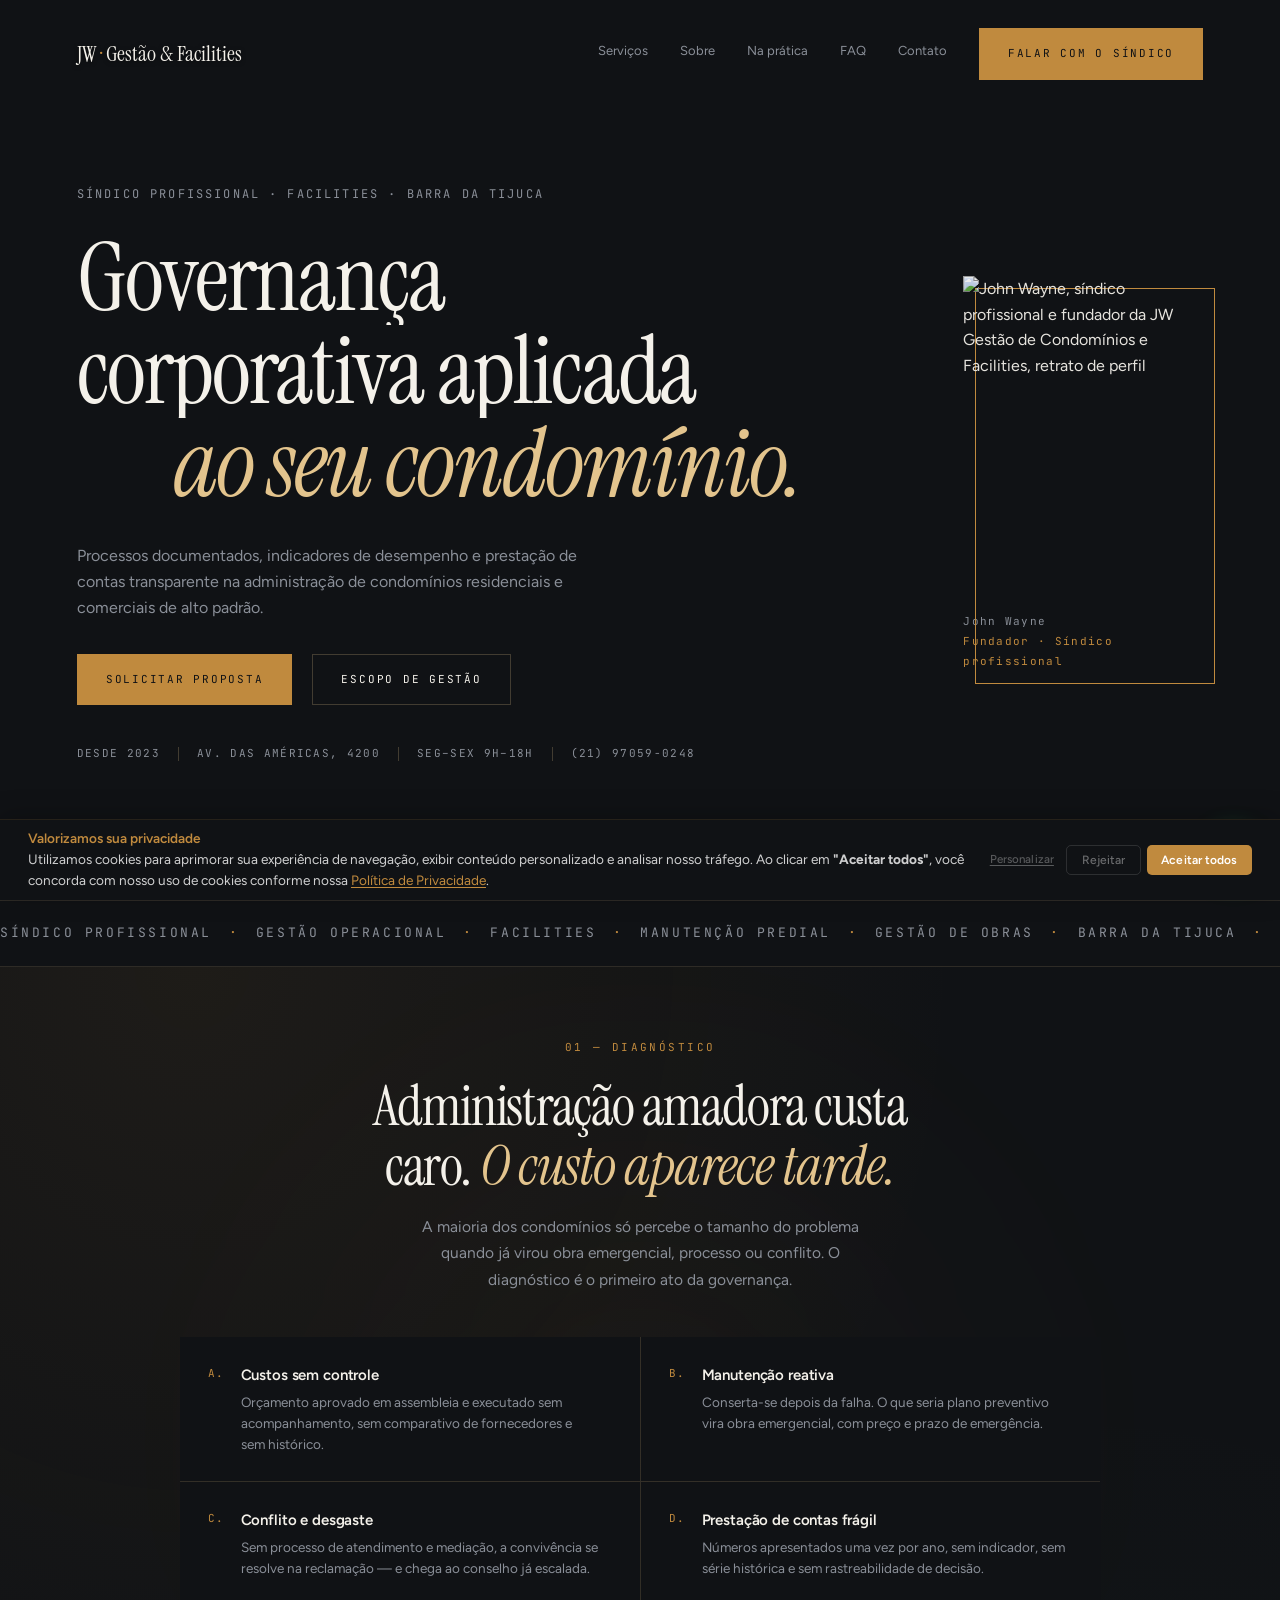
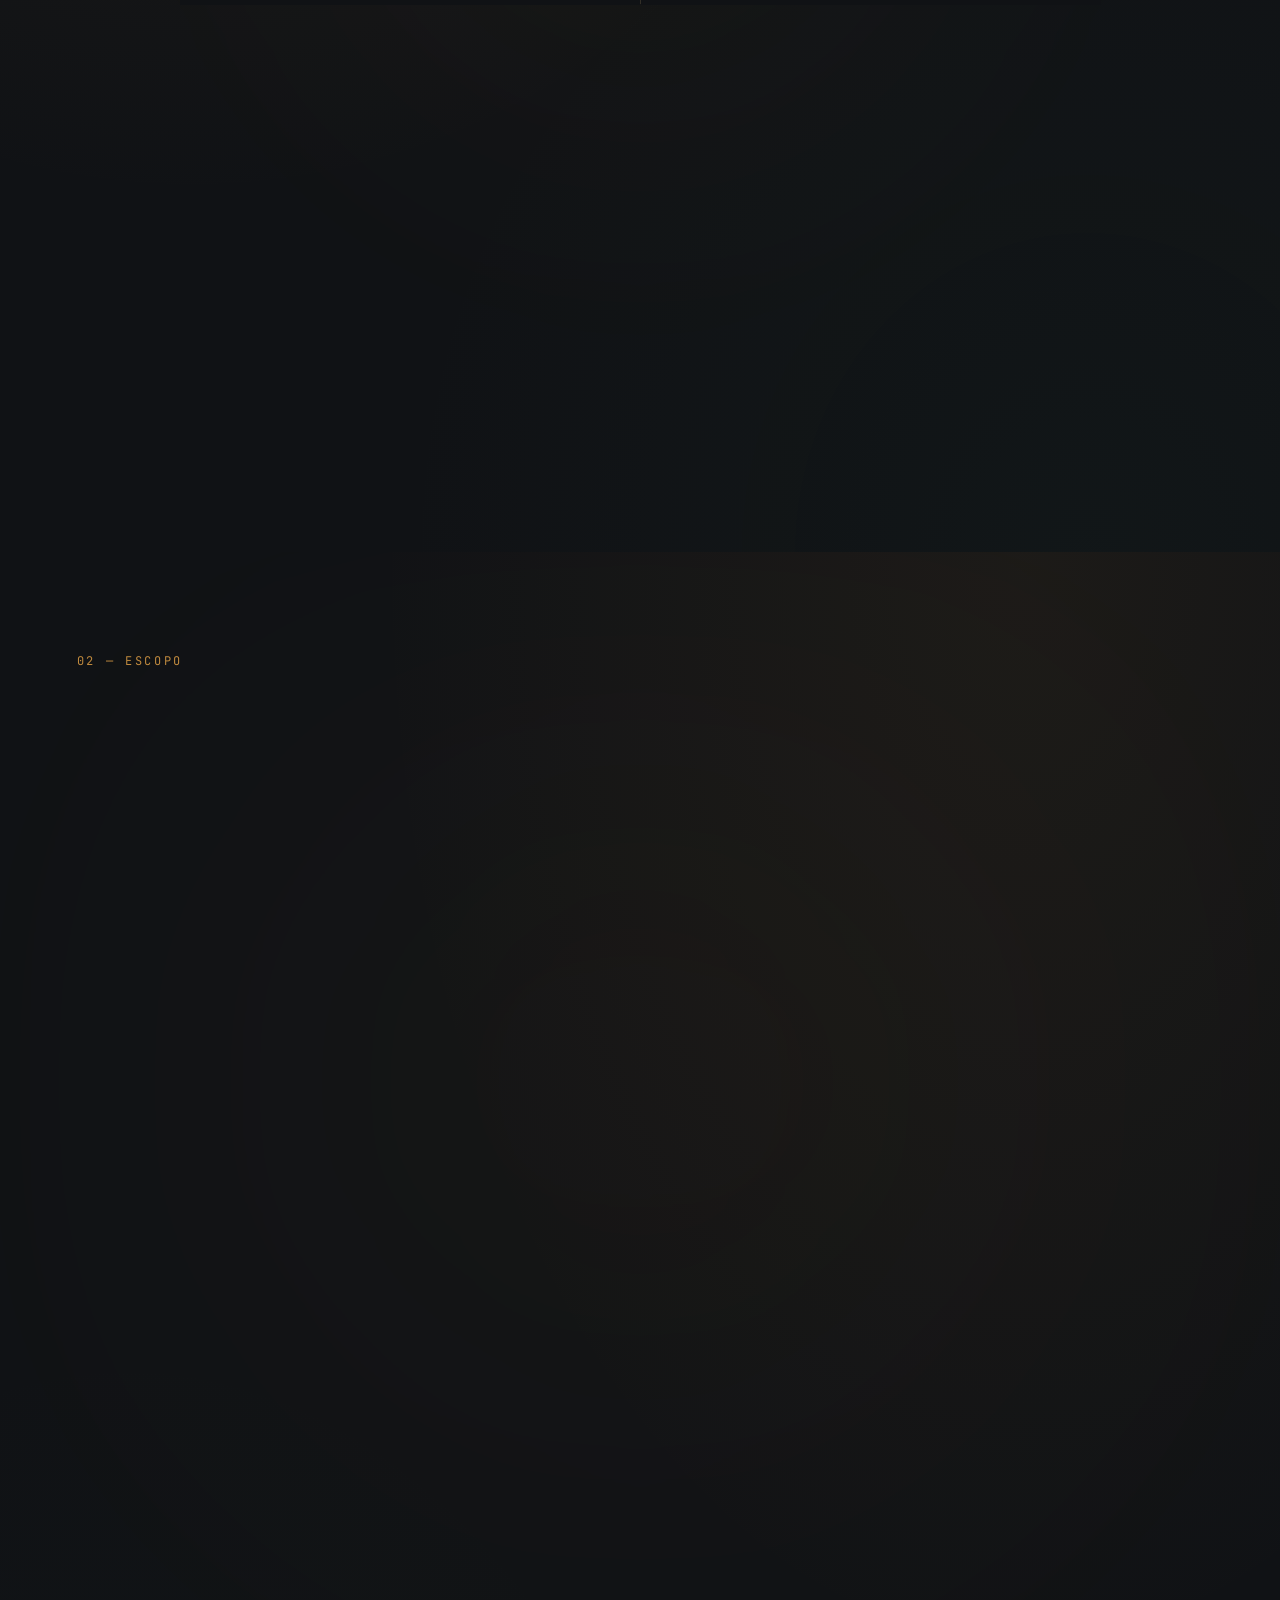
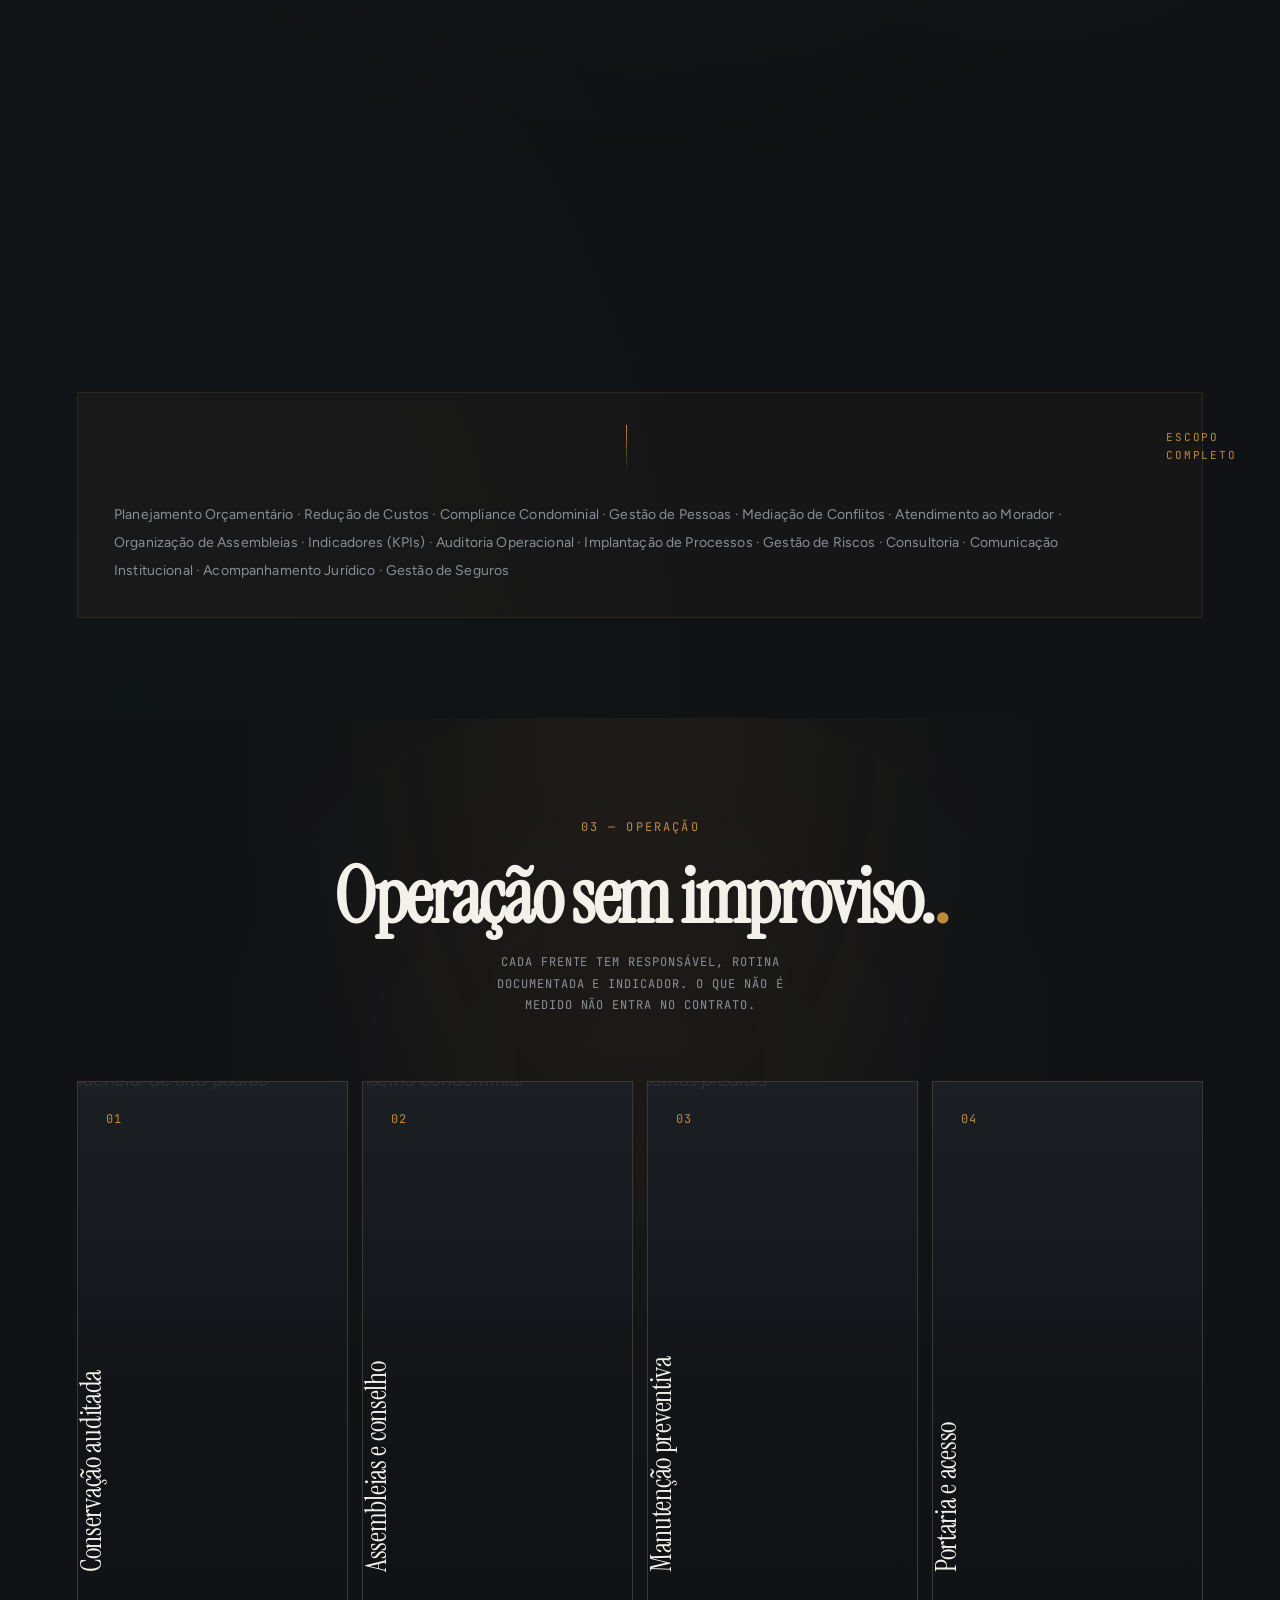
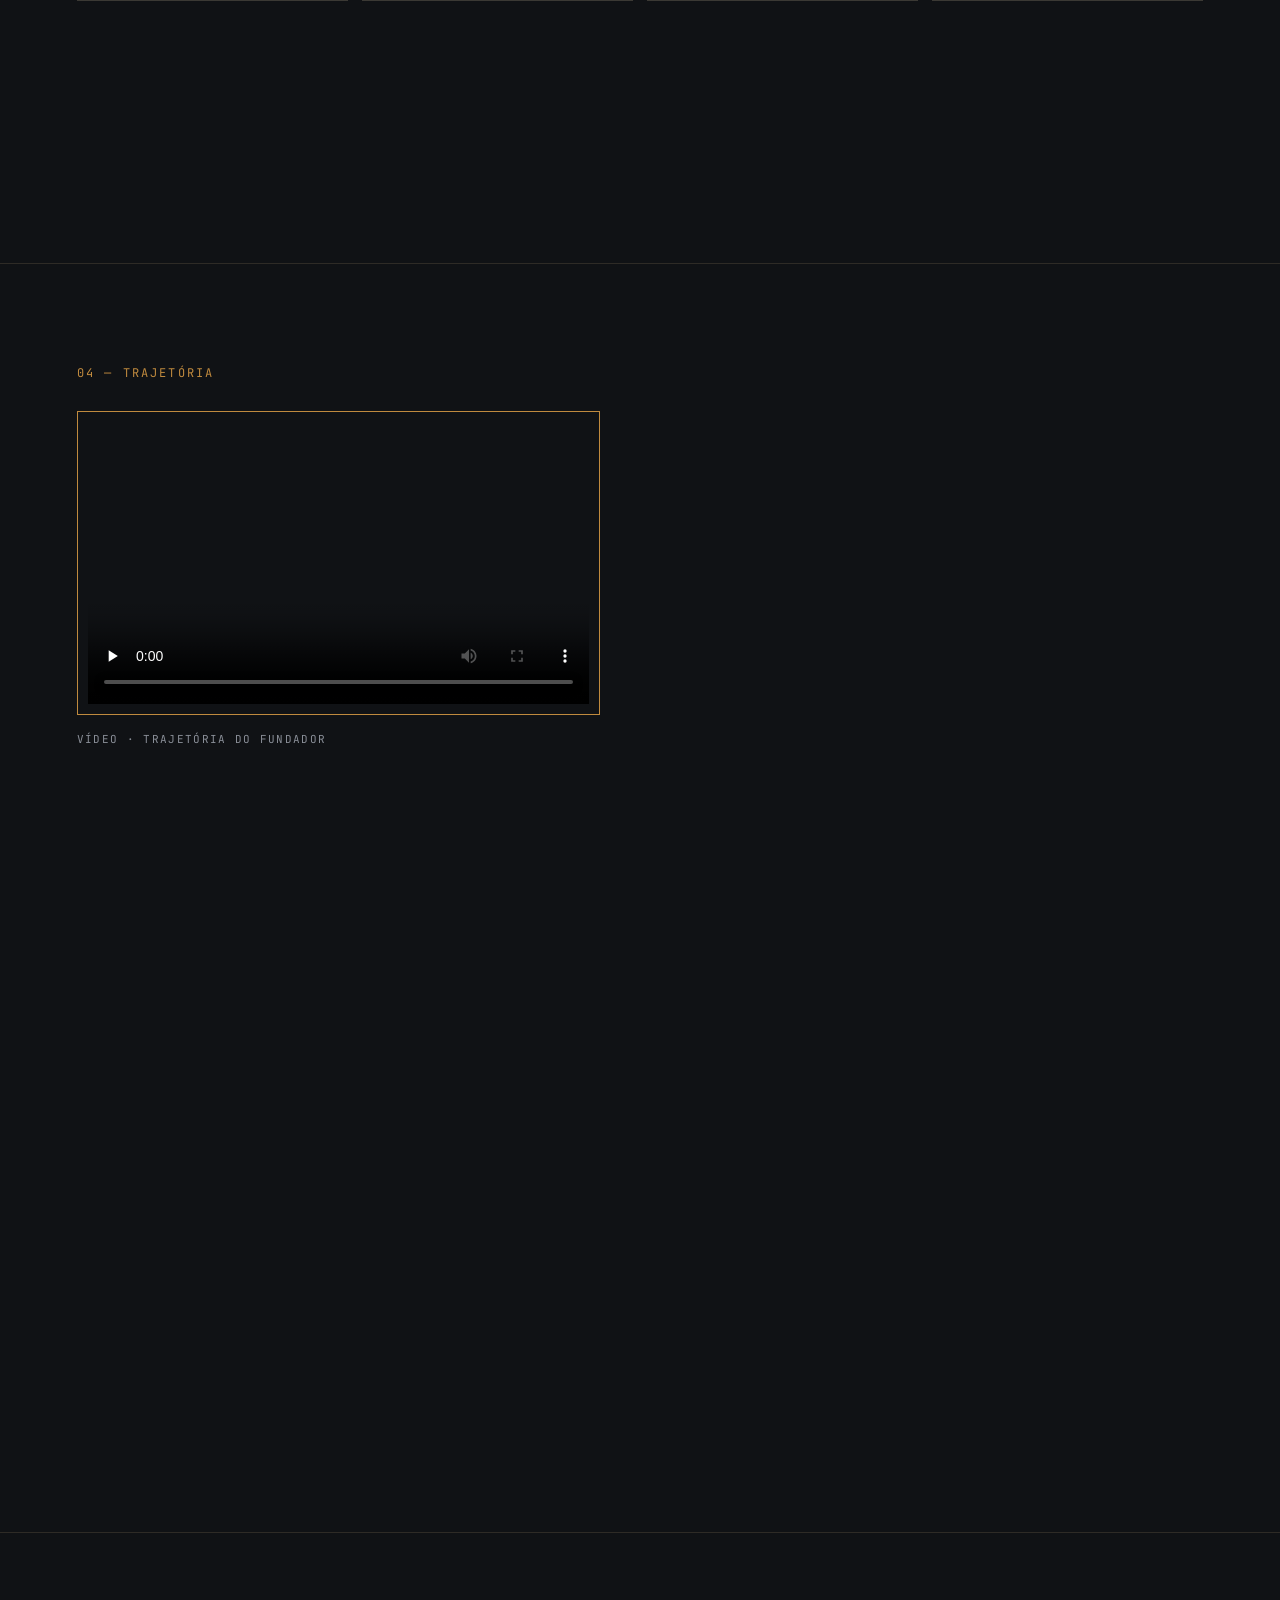
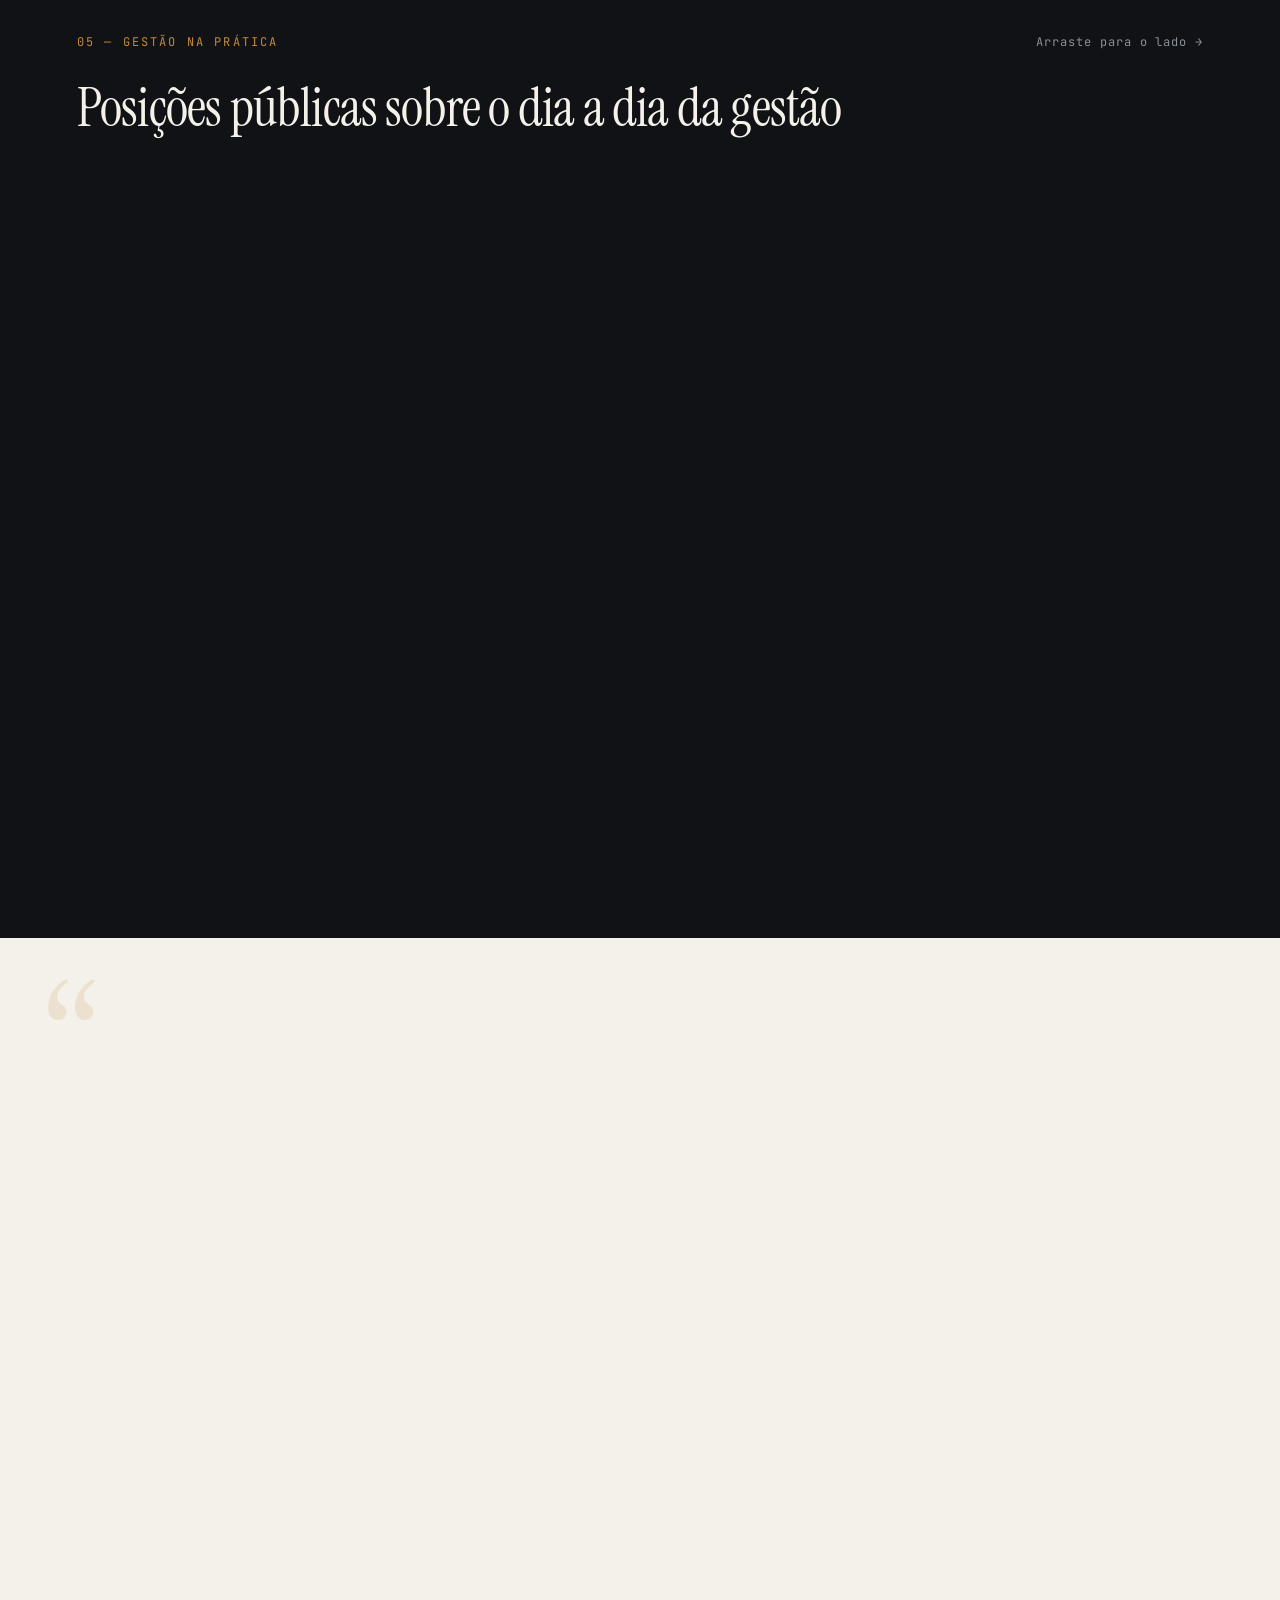
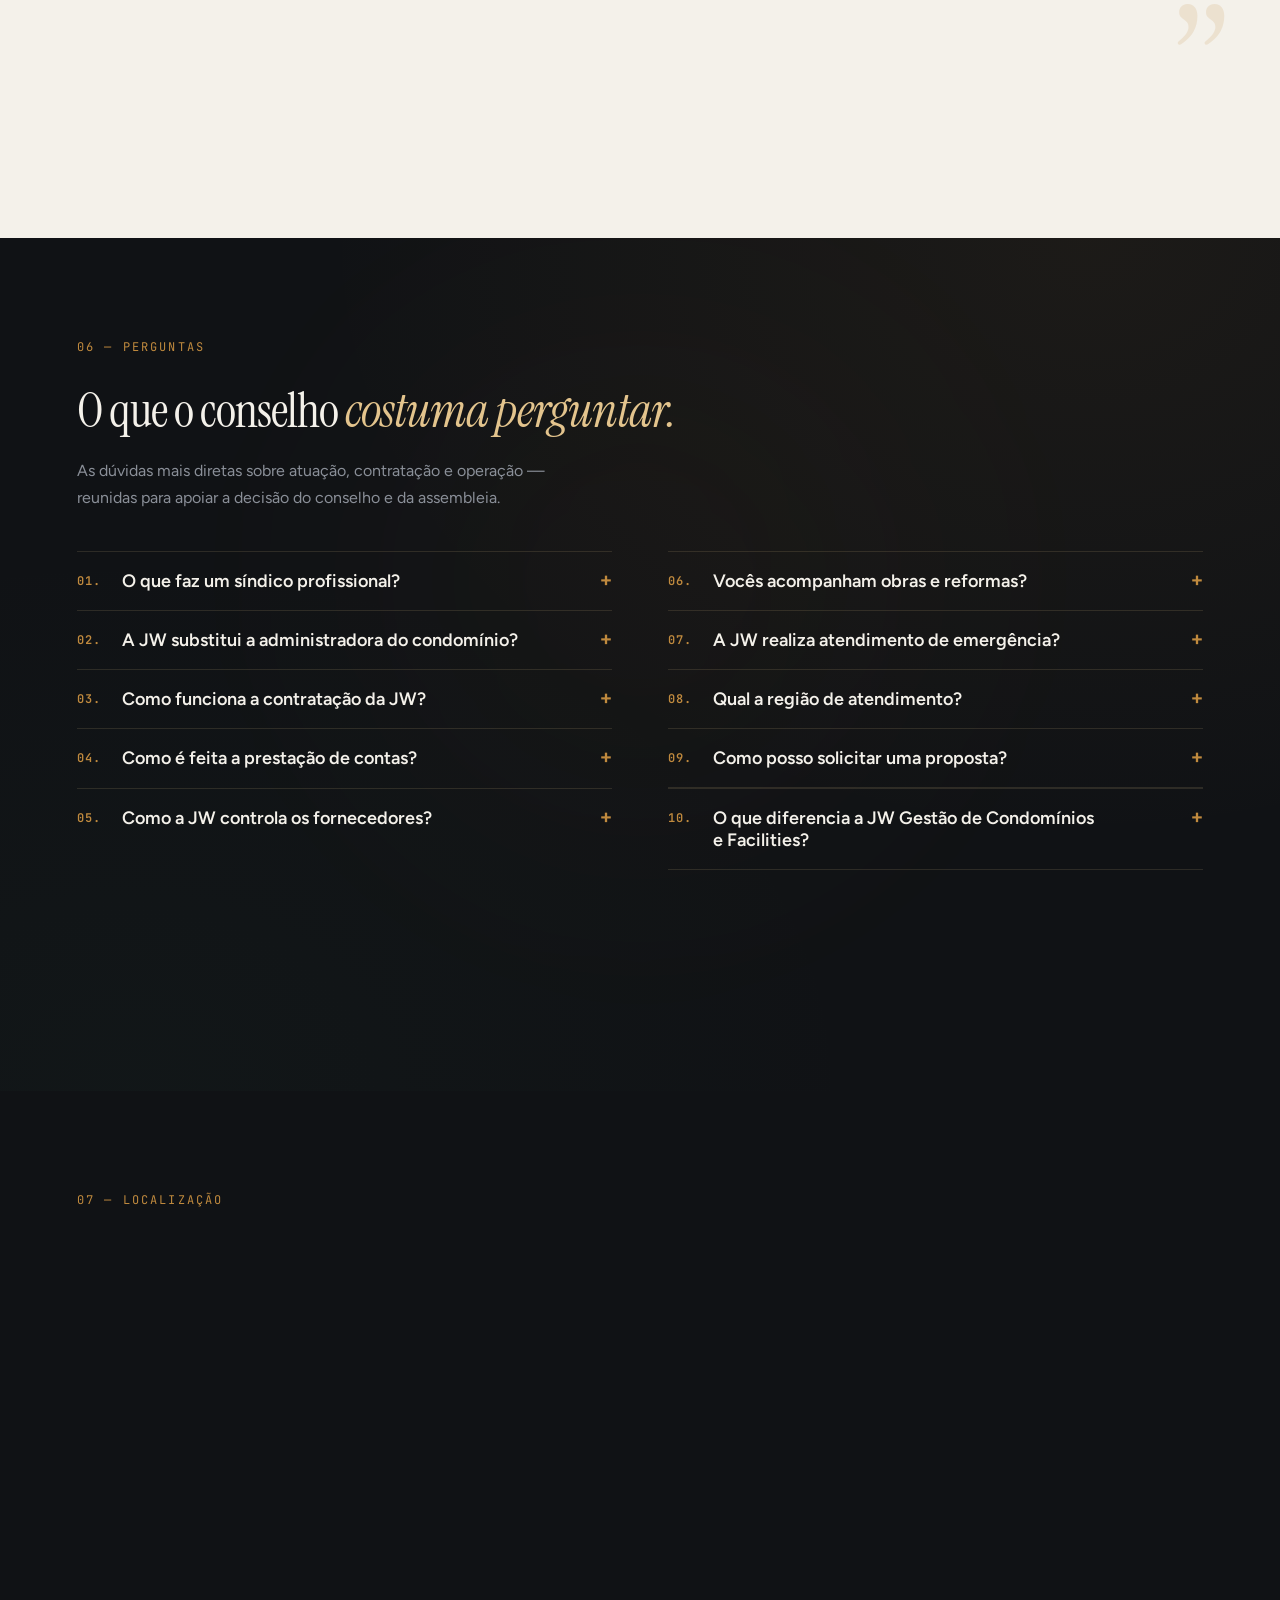
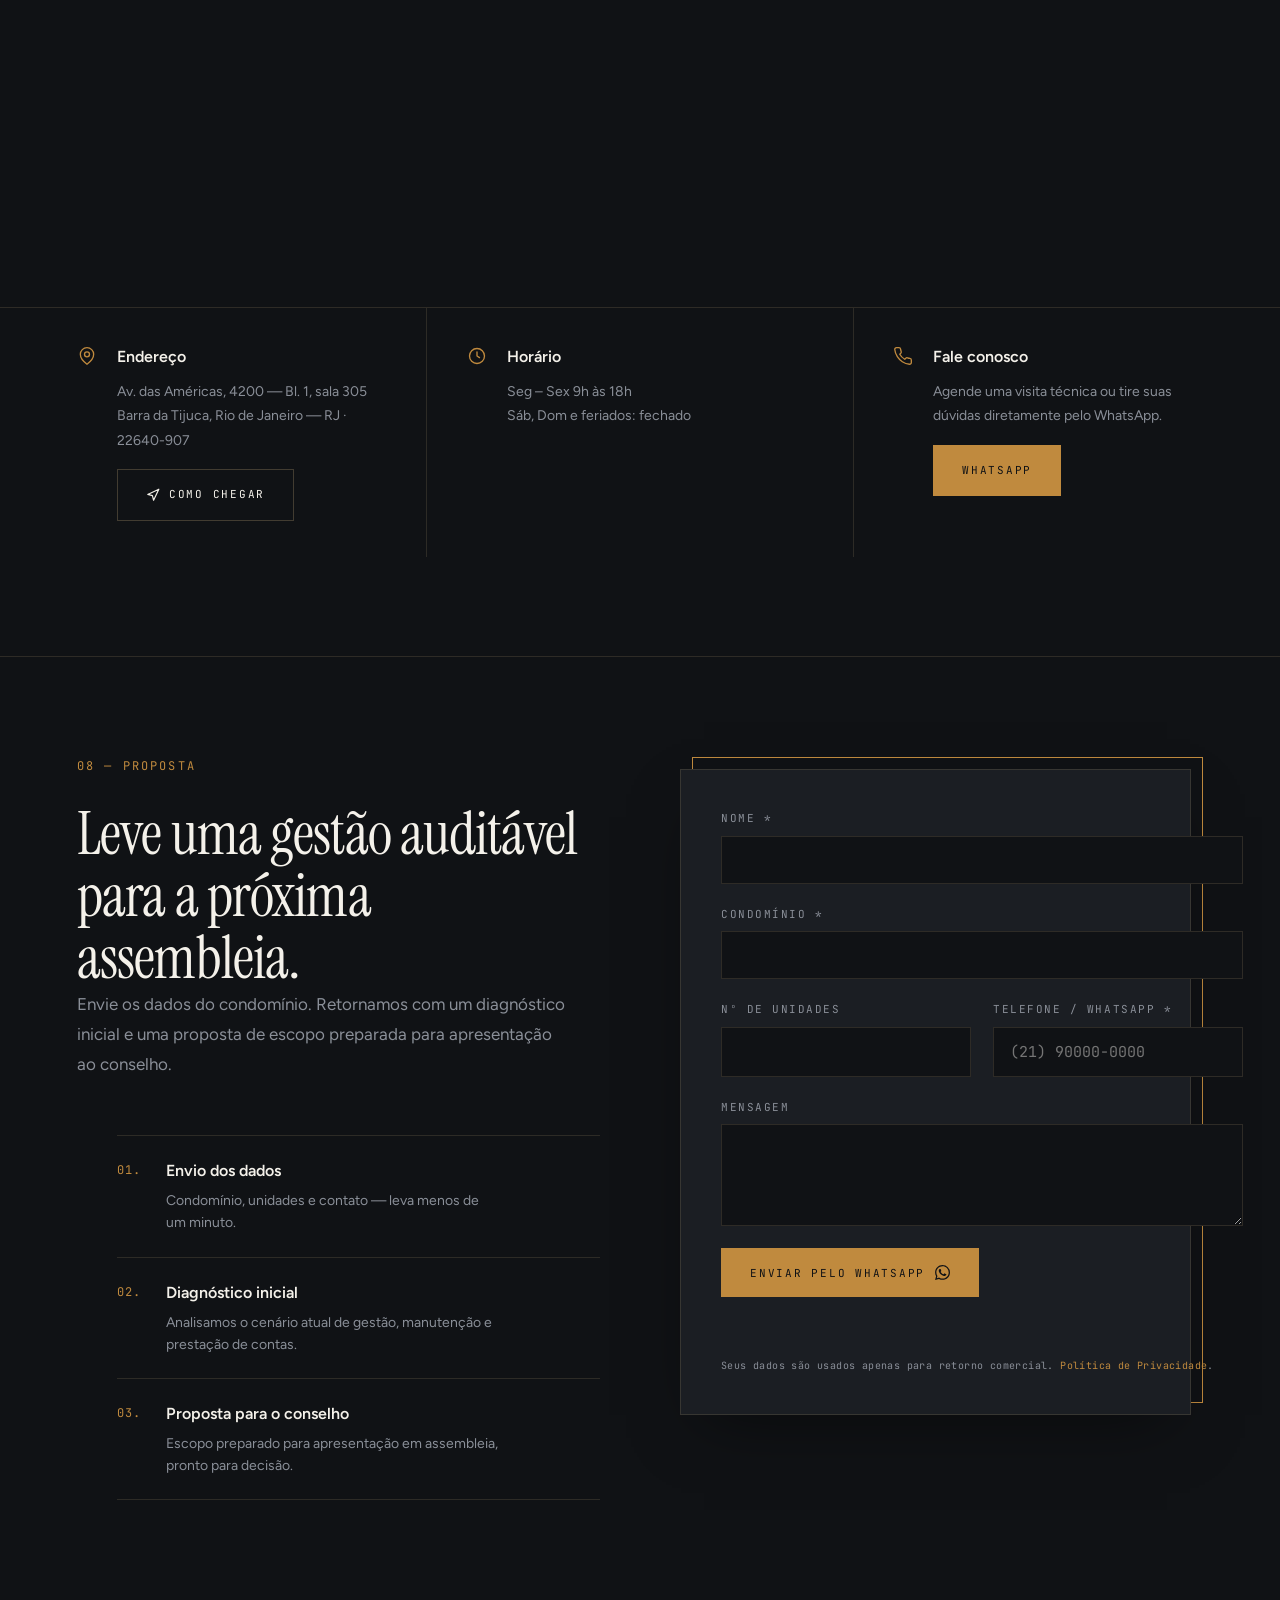
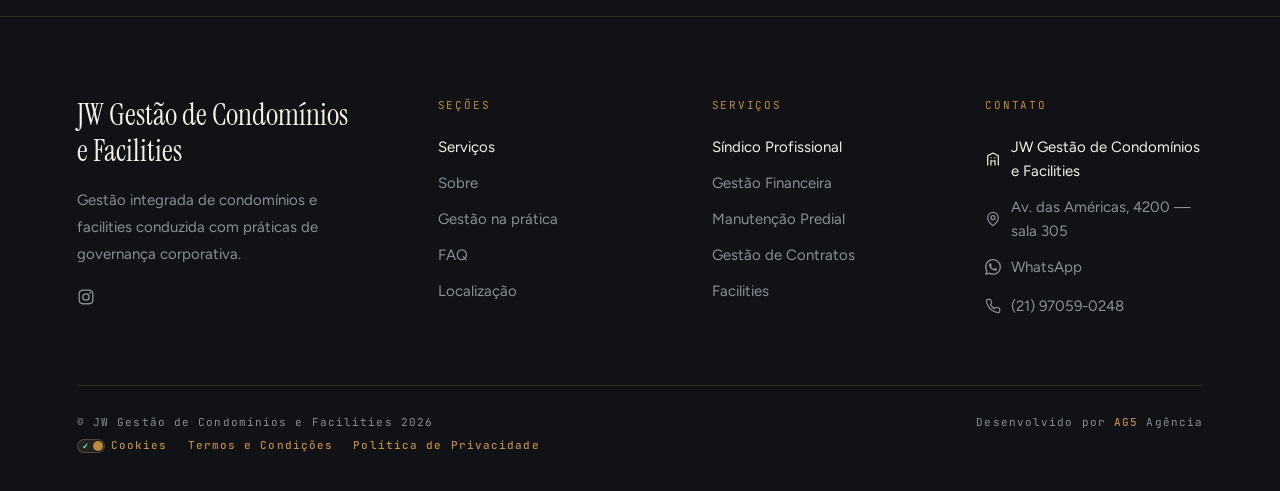
==== commit a444b3d1: "Ajuste realizados" ====
--- a/index.html
+++ b/index.html
@@ -9,6 +9,7 @@
 <link rel="preconnect" href="https://fonts.gstatic.com" crossorigin>
 <link href="https://fonts.googleapis.com/css2?family=Instrument+Serif:ital@0;1&family=Figtree:wght@400;500;600;700&family=JetBrains+Mono:wght@400;500&display=swap" rel="stylesheet">
 <link rel="stylesheet" href="style.css">
+<link rel="stylesheet" href="cookie-banner.css">
 <script type="application/ld+json">
 {"@context":"https://schema.org","@type":"LocalBusiness","name":"JW Gestão de Condomínios e Facilities","description":"Gestão integrada de condomínios e facilities com síndico profissional, processos documentados e indicadores de desempenho.","telephone":"+5521970590248","url":"https://www.jwcondominios.com.br","address":{"@type":"PostalAddress","streetAddress":"Av. das Américas, 4200 — Bl. 1, sala 305","addressLocality":"Rio de Janeiro","addressRegion":"RJ","postalCode":"22640-907","addressCountry":"BR"},"geo":{"@type":"GeoCoordinates","latitude":-22.99893180,"longitude":-43.35366390},"openingHoursSpecification":[{"@type":"OpeningHoursSpecification","dayOfWeek":["Monday","Tuesday","Wednesday","Thursday","Friday"],"opens":"09:00","closes":"18:00"}],"areaServed":"Barra da Tijuca, Rio de Janeiro - RJ","sameAs":["https://www.instagram.com/chamaojohn/","https://share.google/YadlORS5SsAcujL6U"]}
 </script>
@@ -17,15 +18,17 @@
 
 <header class="nav" id="nav">
   <a class="nav__brand" href="#topo">JW <span>·</span> Gestão &amp; Facilities</a>
-  <button class="nav__toggle" id="navToggle" aria-label="Abrir menu" aria-expanded="false">≡</button>
   <nav class="nav__links" id="navLinks">
     <a href="#servicos">Serviços</a>
     <a href="#sobre">Sobre</a>
     <a href="#pratica">Na prática</a>
     <a href="#faq">FAQ</a>
     <a href="#contato">Contato</a>
-    <a class="btn btn--solid" href="https://wa.me/5521970590248" target="_blank" rel="noopener">Falar com o síndico</a>
+    <a class="btn btn--solid" href="https://wa.me/5521970590248?text=Ol%C3%A1%2C%20vim%20atrav%C3%A9s%20do%20site%20e%20gostaria%20de%20falar%20com%20o%20s%C3%ADndico%20sobre%20a%20gest%C3%A3o%20do%20meu%20condom%C3%ADnio." target="_blank" rel="noopener">Falar com o síndico</a>
   </nav>
+  <button class="nav__toggle" id="drawerToggle" aria-label="Abrir menu" aria-expanded="false" aria-controls="drawer">
+    <span></span><span></span><span></span>
+  </button>
 </header>
 
 <main>
@@ -54,7 +57,7 @@
     </div>
     <figure class="portrait">
       <span class="portrait__frame"></span>
-      <img src="assets/jw-gestao-condominios-john-wayne-foto-perfil.webp" alt="John Wayne, síndico profissional e fundador da JW Gestão de Condomínios e Facilities, retrato de perfil" loading="lazy" width="260" height="347">
+      <img src="assets/jw-gestao-condominios-john-wayne-foto-perfil.webp" alt="John Wayne, síndico profissional e fundador da JW Gestão de Condomínios e Facilities, retrato de perfil" loading="lazy" width="240" height="320">
       <figcaption>John Wayne<br><span>Fundador · Síndico profissional</span></figcaption>
     </figure>
   </div>
@@ -68,30 +71,80 @@
   </div>
 </div>
 
-<!-- DOR E SOLUÇÃO -->
-<section class="section" id="diagnostico">
-  <p class="label label--bronze">01 — Diagnóstico</p>
-  <div class="split split--diag">
-    <h2 class="display display--lg reveal">Administração amadora custa caro — e o custo aparece tarde.</h2>
-    <div class="pains">
-      <div class="pain reveal"><span class="mono">A.</span><p><strong>Custos sem controle.</strong> Orçamento aprovado em assembleia e executado sem acompanhamento, sem comparativo de fornecedores e sem histórico.</p></div>
-      <div class="pain reveal"><span class="mono">B.</span><p><strong>Manutenção reativa.</strong> Conserta-se depois da falha. O que seria plano preventivo vira obra emergencial, com preço e prazo de emergência.</p></div>
-      <div class="pain reveal"><span class="mono">C.</span><p><strong>Conflito e desgaste.</strong> Sem processo de atendimento e mediação, a convivência se resolve na reclamação — e chega ao conselho já escalada.</p></div>
-      <div class="pain pain--last reveal"><span class="mono">D.</span><p><strong>Prestação de contas frágil.</strong> Números apresentados uma vez por ano, sem indicador, sem série histórica e sem rastreabilidade de decisão.</p></div>
-      <p class="pains__answer reveal">→ A resposta não é mais esforço. É método: processos documentados, indicadores acompanhados e contas abertas o ano inteiro.</p>
-    </div>
-  </div>
-</section>
-
-<!-- SERVIÇOS — bento (SERV-A) -->
-<section class="section" id="servicos">
-  <div class="section__head">
-    <p class="label label--bronze">02 — Escopo</p>
-    <p class="mono muted">09 frentes principais · 24 serviços no escopo completo</p>
-  </div>
-  <h2 class="display display--lg">O que fica sob gestão</h2>
+<!-- DOR E SOLUÇÃO — narrativa vertical em 3 atos -->
+<section class="section section--diagnostico" id="diagnostico">
+  <div class="diagnostico__glow" aria-hidden="true"></div>
+
+  <!-- ATO 1 — abertura -->
+  <div class="diagnostico__intro">
+    <p class="label label--bronze">01 — Diagnóstico</p>
+    <h2 class="display display--xl reveal">Administração amadora custa caro. <em>O custo aparece tarde.</em></h2>
+    <p class="diagnostico__lead reveal">A maioria dos condomínios só percebe o tamanho do problema quando já virou obra emergencial, processo ou conflito. O diagnóstico é o primeiro ato da governança.</p>
+  </div>
+
+  <!-- ATO 2 — os 4 problemas, grid 2x2 -->
+  <div class="pains">
+    <article class="pain reveal">
+      <span class="pain__num mono">A.</span>
+      <div class="pain__content">
+        <h3>Custos sem controle</h3>
+        <p>Orçamento aprovado em assembleia e executado sem acompanhamento, sem comparativo de fornecedores e sem histórico.</p>
+      </div>
+    </article>
+    <article class="pain reveal">
+      <span class="pain__num mono">B.</span>
+      <div class="pain__content">
+        <h3>Manutenção reativa</h3>
+        <p>Conserta-se depois da falha. O que seria plano preventivo vira obra emergencial, com preço e prazo de emergência.</p>
+      </div>
+    </article>
+    <article class="pain reveal">
+      <span class="pain__num mono">C.</span>
+      <div class="pain__content">
+        <h3>Conflito e desgaste</h3>
+        <p>Sem processo de atendimento e mediação, a convivência se resolve na reclamação — e chega ao conselho já escalada.</p>
+      </div>
+    </article>
+    <article class="pain reveal">
+      <span class="pain__num mono">D.</span>
+      <div class="pain__content">
+        <h3>Prestação de contas frágil</h3>
+        <p>Números apresentados uma vez por ano, sem indicador, sem série histórica e sem rastreabilidade de decisão.</p>
+      </div>
+    </article>
+  </div>
+
+  <!-- ATO 3 — a solução, clímax editorial em duas colunas -->
+  <div class="solution solution--split reveal">
+    <figure class="solution__figure">
+      <img src="Assets/diagnostico-editorial.png" alt="John Wayne, fundador da JW Gestão, analisando relatórios de governança condominial em escritório de alto padrão na Barra da Tijuca" loading="lazy">
+    </figure>
+    <div class="solution__content">
+      <span class="solution__icon" aria-hidden="true">→</span>
+      <h3 class="solution__title">A resposta é método</h3>
+      <p class="solution__text">O mesmo rigor de governança usado em grandes instituições, aplicado ao dia a dia do condomínio. Menos surpresa, mais previsibilidade.</p>
+      <ul class="solution__list mono">
+        <li><span class="solution__list-num">01</span> Processos documentados por sistema predial</li>
+        <li><span class="solution__list-num">02</span> Indicadores acompanhados mês a mês</li>
+        <li><span class="solution__list-num">03</span> Prestação de contas aberta o ano inteiro</li>
+      </ul>
+    </div>
+  </div>
+</section>
+
+<!-- SERVIÇOS — bento ultra premium (SERV-A) -->
+<section class="section section--servicos" id="servicos">
+  <div class="servicos__glow" aria-hidden="true"></div>
+  <div class="servicos__head">
+    <div>
+      <p class="label label--bronze">02 — Escopo</p>
+      <h2 class="display display--lg reveal">O que fica sob gestão</h2>
+    </div>
+    <p class="servicos__lead mono muted reveal">09 frentes principais · 24 serviços no escopo completo</p>
+  </div>
+
   <div class="bento">
-    <article class="card card--xl reveal">
+    <article class="card card--xl reveal card--featured">
       <span class="card__num">01.</span>
       <div><h3 class="card__title card__title--serif">Síndico Profissional</h3><p>Representação legal e condução da operação diária com rotina documentada, agenda de assembleias e canal direto com o conselho.</p></div>
     </article>
@@ -101,7 +154,7 @@
     </article>
     <article class="card card--sm reveal"><span class="card__num">03.</span><h3 class="card__title">Gestão Administrativa</h3></article>
     <article class="card card--sm reveal"><span class="card__num">04.</span><h3 class="card__title">Gestão Operacional</h3></article>
-    <article class="card card--lg reveal">
+    <article class="card card--lg reveal card--featured">
       <span class="card__num">05.</span>
       <div><h3 class="card__title card__title--serif">Manutenção Predial</h3><p>Plano preventivo por sistema, cronograma anual e registro de cada intervenção — a frente que mais reduz custo futuro.</p></div>
     </article>
@@ -116,30 +169,94 @@
     <article class="card card--md reveal"><span class="card__num">08.</span><h3 class="card__title">Gestão de Obras</h3></article>
     <article class="card card--md reveal"><span class="card__num">09.</span><h3 class="card__title">Facilities</h3></article>
   </div>
-  <p class="scope mono">Escopo completo: Planejamento Orçamentário · Redução de Custos · Compliance Condominial · Gestão de Pessoas · Mediação de Conflitos · Atendimento ao Morador · Organização de Assembleias · Indicadores (KPIs) · Auditoria Operacional · Implantação de Processos · Gestão de Riscos · Consultoria · Comunicação Institucional · Acompanhamento Jurídico · Gestão de Seguros</p>
-</section>
-
-<!-- ENCANTAMENTO -->
-<section class="section" id="operacao">
-  <p class="label label--bronze">03 — Operação</p>
-  <div class="gallery">
-    <figure class="gallery__item gallery__item--7 reveal">
-      <img src="https://images.unsplash.com/photo-1545324418-cc1a3fa10c00?auto=format&amp;fit=crop&amp;w=1400&amp;q=80" alt="Área comum de condomínio residencial de alto padrão" loading="lazy">
-      <figcaption class="mono">Áreas comuns · padrão de conservação auditado</figcaption>
-    </figure>
-    <figure class="gallery__item gallery__item--5 reveal">
-      <img src="https://images.unsplash.com/photo-1497366216548-37526070297c?auto=format&amp;fit=crop&amp;w=1200&amp;q=80" alt="Sala de reunião preparada para conselho condominial" loading="lazy">
-      <figcaption class="mono">Assembleias e conselho · pauta e ata rastreáveis</figcaption>
-    </figure>
-    <figure class="gallery__item gallery__item--4 reveal">
-      <img src="https://images.unsplash.com/photo-1581092160562-40aa08e78837?auto=format&amp;fit=crop&amp;w=1200&amp;q=80" alt="Manutenção preventiva de sistemas prediais" loading="lazy">
-      <figcaption class="mono">Manutenção preventiva · cronograma por sistema</figcaption>
-    </figure>
-    <figure class="gallery__item gallery__item--4 reveal">
-      <img src="https://images.unsplash.com/photo-1557804506-669a67965ba0?auto=format&amp;fit=crop&amp;w=1200&amp;q=80" alt="Portaria e controle de acesso" loading="lazy">
-      <figcaption class="mono">Portaria e acesso · procedimento escrito</figcaption>
-    </figure>
-    <p class="gallery__note reveal">Cada frente acima tem responsável, rotina e indicador. O que não é medido não entra no contrato.</p>
+
+  <div class="scope-card reveal">
+    <span class="scope-card__line" aria-hidden="true"></span>
+    <p class="scope-card__label mono">Escopo completo</p>
+    <p class="scope-card__text">Planejamento Orçamentário · Redução de Custos · Compliance Condominial · Gestão de Pessoas · Mediação de Conflitos · Atendimento ao Morador · Organização de Assembleias · Indicadores (KPIs) · Auditoria Operacional · Implantação de Processos · Gestão de Riscos · Consultoria · Comunicação Institucional · Acompanhamento Jurídico · Gestão de Seguros</p>
+  </div>
+</section>
+
+<!-- OPERAÇÃO — ultra premium v3: accordion horizontal -->
+<section class="section section--operacao" id="operacao">
+  <div class="operacao__glow" aria-hidden="true"></div>
+
+  <div class="operacao__intro reveal">
+    <p class="label label--bronze">03 — Operação</p>
+    <h2 class="operacao__title">Operação sem improviso.</h2>
+    <p class="operacao__subtitle mono">Cada frente tem responsável, rotina documentada e indicador. O que não é medido não entra no contrato.</p>
+  </div>
+
+  <div class="operacao__accordion" role="tablist" aria-label="Frentes de operação">
+    <article class="operacao__panel operacao__panel--1 reveal" tabindex="0" role="tab" aria-expanded="false">
+      <span class="operacao__panel-bg" aria-hidden="true"></span>
+      <span class="operacao__panel-glow" aria-hidden="true"></span>
+      <span class="operacao__panel-num mono" aria-hidden="true">01</span>
+      <div class="operacao__panel-content">
+        <h3 class="operacao__panel-title">Conservação auditada</h3>
+        <p class="operacao__panel-text">Padrão de limpeza, jardinagem e manutenção de áreas comuns verificado por checklist, não por impressão.</p>
+      </div>
+      <figure class="operacao__panel-media">
+        <img src="https://images.unsplash.com/photo-1600607687939-ce8a6c25118c?auto=format&amp;fit=crop&amp;w=1400&amp;q=80" alt="Área comum de condomínio residencial de alto padrão" loading="lazy">
+      </figure>
+    </article>
+
+    <article class="operacao__panel operacao__panel--2 reveal" tabindex="0" role="tab" aria-expanded="false">
+      <span class="operacao__panel-bg" aria-hidden="true"></span>
+      <span class="operacao__panel-glow" aria-hidden="true"></span>
+      <span class="operacao__panel-num mono" aria-hidden="true">02</span>
+      <div class="operacao__panel-content">
+        <h3 class="operacao__panel-title">Assembleias e conselho</h3>
+        <p class="operacao__panel-text">Pauta, documentação e ata rastreáveis. O conselho decide informado.</p>
+      </div>
+      <figure class="operacao__panel-media">
+        <img src="https://images.unsplash.com/photo-1517502884422-41eaead166d4?auto=format&amp;fit=crop&amp;w=1200&amp;q=80" alt="Sala de reunião preparada para conselho condominial" loading="lazy">
+      </figure>
+    </article>
+
+    <article class="operacao__panel operacao__panel--3 reveal" tabindex="0" role="tab" aria-expanded="false">
+      <span class="operacao__panel-bg" aria-hidden="true"></span>
+      <span class="operacao__panel-glow" aria-hidden="true"></span>
+      <span class="operacao__panel-num mono" aria-hidden="true">03</span>
+      <div class="operacao__panel-content">
+        <h3 class="operacao__panel-title">Manutenção preventiva</h3>
+        <p class="operacao__panel-text">Cronograma por sistema. Intervenções registradas, custos antecipados.</p>
+      </div>
+      <figure class="operacao__panel-media">
+        <img src="https://images.unsplash.com/photo-1621905251189-08b45d6a269e?auto=format&amp;fit=crop&amp;w=1200&amp;q=80" alt="Manutenção preventiva de sistemas prediais" loading="lazy">
+      </figure>
+    </article>
+
+    <article class="operacao__panel operacao__panel--4 reveal" tabindex="0" role="tab" aria-expanded="false">
+      <span class="operacao__panel-bg" aria-hidden="true"></span>
+      <span class="operacao__panel-glow" aria-hidden="true"></span>
+      <span class="operacao__panel-num mono" aria-hidden="true">04</span>
+      <div class="operacao__panel-content">
+        <h3 class="operacao__panel-title">Portaria e acesso</h3>
+        <p class="operacao__panel-text">Procedimento escrito, comunicação padronizada e controle de prestadores.</p>
+      </div>
+      <figure class="operacao__panel-media">
+        <img src="https://images.unsplash.com/photo-1524230572899-a752b3835840?auto=format&amp;fit=crop&amp;w=1200&amp;q=80" alt="Portaria e controle de acesso" loading="lazy">
+      </figure>
+    </article>
+  </div>
+
+  <div class="operacao__foot reveal">
+    <div class="operacao__stats">
+      <div class="operacao__stat">
+        <span class="mono">09</span>
+        <span>frentes de gestão</span>
+      </div>
+      <div class="operacao__stat">
+        <span class="mono">24</span>
+        <span>serviços no escopo</span>
+      </div>
+      <div class="operacao__stat">
+        <span class="mono">KPI</span>
+        <span>indicadores mensais</span>
+      </div>
+    </div>
+    <a class="btn btn--solid" href="https://wa.me/5521970590248?text=Ol%C3%A1%2C%20vim%20atrav%C3%A9s%20do%20site%20e%20gostaria%20de%20conhecer%20a%20opera%C3%A7%C3%A3o%20da%20JW%20no%20meu%20condom%C3%ADnio." target="_blank" rel="noopener">Conhecer a operação</a>
   </div>
 </section>
 
@@ -224,45 +341,76 @@
 </section>
 
 <!-- FAQ -->
-<section class="section" id="faq">
-  <div class="split split--faq">
-    <div class="faq__head">
-      <p class="label label--bronze">06 — Perguntas</p>
-      <h2 class="display">O que o conselho costuma perguntar</h2>
-      <!-- BLOCO PENDENTE: substituir pelas 20 perguntas reais fornecidas pelo cliente -->
-      <p class="mono muted">Bloco de exemplo · aguardando as 20 perguntas reais do cliente</p>
-    </div>
-    <div class="faq" id="faqList">
-      <details class="reveal"><summary>O que faz um síndico profissional?<span>+</span></summary><p>Assume a representação legal e a condução da operação do condomínio — administrativa, financeira, operacional e de manutenção — com rotina documentada, indicadores e prestação de contas periódica ao conselho e à assembleia.</p></details>
-      <details class="reveal"><summary>Vocês substituem a administradora?<span>+</span></summary><p>Não necessariamente. A administradora processa; o síndico profissional decide, cobra e responde. Trabalhamos com a administradora atual do condomínio ou apoiamos a assembleia na escolha de uma nova.</p></details>
-      <details class="reveal"><summary>Como funciona a prestação de contas?<span>+</span></summary><p>Relatório periódico com execução orçamentária, indicadores de manutenção e atendimento, contratos vigentes e decisões tomadas no período — com documentos rastreáveis por item.</p></details>
-      <details class="reveal"><summary>Quais indicadores vocês acompanham?<span>+</span></summary><p>Execução orçamentária, inadimplência, cumprimento do plano preventivo, tempo de resposta a chamados, desempenho de fornecedores e recorrência de ocorrências por sistema predial.</p></details>
-      <details class="reveal"><summary>Como é feita a avaliação de fornecedores?<span>+</span></summary><p>Cada prestador é avaliado de forma contínua por escopo entregue, prazo, qualidade e conformidade contratual. O histórico sustenta renovação, renegociação ou substituição.</p></details>
-      <details class="reveal"><summary>Atendem condomínios comerciais?<span>+</span></summary><p>Sim. A atuação cobre condomínios residenciais e comerciais, incluindo gestão integrada de facilities.</p></details>
-      <details class="reveal"><summary>Qual a região de atendimento?<span>+</span></summary><p>Atuação concentrada na Barra da Tijuca, com abrangência no Estado do Rio de Janeiro. Escritório na Av. das Américas, 4200.</p></details>
-      <details class="reveal"><summary>Como funciona a manutenção preventiva?<span>+</span></summary><p>Levantamento dos sistemas prediais, cronograma anual por sistema, execução acompanhada e registro de cada intervenção — reduzindo emergências e custo futuro.</p></details>
-      <details class="reveal"><summary>Como é a contratação?<span>+</span></summary><p>Diagnóstico inicial, proposta de escopo e apresentação em assembleia. A aprovação é do condomínio — o material é preparado para essa decisão coletiva.</p></details>
-      <details class="reveal"><summary>Qual o horário de atendimento?<span>+</span></summary><p>Segunda a sexta, das 9h às 18h. Sábados, domingos e feriados: fechado. Ocorrências operacionais seguem o protocolo definido em contrato.</p></details>
-    </div>
+<section class="section section--faq" id="faq">
+  <div class="faq__glow" aria-hidden="true"></div>
+  <div class="faq__head">
+    <p class="label label--bronze">06 — Perguntas</p>
+    <h2 class="display display--xl">O que o conselho <em>costuma perguntar.</em></h2>
+    <p class="faq__lead">As dúvidas mais diretas sobre atuação, contratação e operação — reunidas para apoiar a decisão do conselho e da assembleia.</p>
+  </div>
+
+  <div class="faq" id="faqList">
+    <button type="button" class="faq__item reveal" data-question="O que faz um síndico profissional?" data-answer="O síndico profissional é responsável pela administração completa do condomínio, atuando na gestão administrativa, financeira, operacional, manutenção, relacionamento com moradores, fornecedores e cumprimento das obrigações legais."><span class="faq__num mono">01.</span><span class="faq__q">O que faz um síndico profissional?</span><span class="faq__toggle">+</span></button>
+    <button type="button" class="faq__item reveal" data-question="A JW substitui a administradora do condomínio?" data-answer="Não. A administradora e o síndico profissional possuem funções complementares. A administradora presta suporte administrativo, financeiro e contábil, enquanto a JW realiza a gestão estratégica e operacional do condomínio."><span class="faq__num mono">02.</span><span class="faq__q">A JW substitui a administradora do condomínio?</span><span class="faq__toggle">+</span></button>
+    <button type="button" class="faq__item reveal" data-question="Como funciona a contratação da JW?" data-answer="A contratação é aprovada em assembleia condominial. Após a aprovação, é firmado um contrato de prestação de serviços e iniciamos o processo de transição e diagnóstico do condomínio."><span class="faq__num mono">03.</span><span class="faq__q">Como funciona a contratação da JW?</span><span class="faq__toggle">+</span></button>
+    <button type="button" class="faq__item reveal" data-question="Como é feita a prestação de contas?" data-answer="A prestação de contas é realizada com total transparência, em conjunto com a administradora do condomínio, por meio de relatórios financeiros e apresentação periódica aos condôminos."><span class="faq__num mono">04.</span><span class="faq__q">Como é feita a prestação de contas?</span><span class="faq__toggle">+</span></button>
+    <button type="button" class="faq__item reveal" data-question="Como a JW controla os fornecedores?" data-answer="Realizamos processos de cotação, análise técnica, negociação, fiscalização dos serviços e avaliação periódica do desempenho dos fornecedores."><span class="faq__num mono">05.</span><span class="faq__q">Como a JW controla os fornecedores?</span><span class="faq__toggle">+</span></button>
+    <button type="button" class="faq__item reveal" data-question="Vocês acompanham obras e reformas?" data-answer="Sim. Fiscalizamos obras, acompanhamos cronogramas, controlamos contratos, verificamos a qualidade da execução e monitoramos custos e prazos."><span class="faq__num mono">06.</span><span class="faq__q">Vocês acompanham obras e reformas?</span><span class="faq__toggle">+</span></button>
+    <button type="button" class="faq__item reveal" data-question="A JW realiza atendimento de emergência?" data-answer="Sim. Atuamos na coordenação das ocorrências emergenciais do condomínio, acionando as equipes e fornecedores responsáveis para uma resposta rápida e eficiente."><span class="faq__num mono">07.</span><span class="faq__q">A JW realiza atendimento de emergência?</span><span class="faq__toggle">+</span></button>
+    <button type="button" class="faq__item reveal" data-question="Qual a região de atendimento?" data-answer="Atuação concentrada na Barra da Tijuca, com abrangência no Estado do Rio de Janeiro. Escritório na Av. das Américas, 4200."><span class="faq__num mono">08.</span><span class="faq__q">Qual a região de atendimento?</span><span class="faq__toggle">+</span></button>
+    <button type="button" class="faq__item reveal" data-question="Como posso solicitar uma proposta?" data-answer="Basta entrar em contato conosco pelos nossos canais de atendimento. Agendaremos uma conversa para entender as necessidades do condomínio e elaborar uma proposta personalizada."><span class="faq__num mono">09.</span><span class="faq__q">Como posso solicitar uma proposta?</span><span class="faq__toggle">+</span></button>
+    <button type="button" class="faq__item reveal" data-question="O que diferencia a JW Gestão de Condomínios e Facilities?" data-answer="Nosso diferencial está na gestão profissional baseada em processos, indicadores de desempenho (KPIs), transparência, planejamento estratégico, valorização do patrimônio, comunicação eficiente e foco na melhoria contínua dos serviços."><span class="faq__num mono">10.</span><span class="faq__q">O que diferencia a JW Gestão de Condomínios e Facilities?</span><span class="faq__toggle">+</span></button>
+  </div>
+
+  <div class="faq__cta reveal">
+    <p>Não encontrou a resposta que precisava?</p>
+    <a class="btn btn--ghost" href="https://wa.me/5521970590248?text=Ol%C3%A1%2C%20vim%20atrav%C3%A9s%20do%20site%20e%20gostaria%20de%20tirar%20uma%20d%C3%BAvida%20com%20a%20equipe." target="_blank" rel="noopener">Falar com a equipe</a>
   </div>
 </section>
 
 <!-- LOCALIZAÇÃO -->
-<section class="section" id="local">
-  <p class="label label--bronze">07 — Localização</p>
-  <div class="split split--local">
-    <div>
-      <h2 class="display">Barra da Tijuca<br>Rio de Janeiro</h2>
-      <p class="address">Av. das Américas, 4200 — Bl. 1, sala 305<br>Barra da Tijuca, Rio de Janeiro — RJ<br>22640-907</p>
-      <p class="mono muted hours">Seg–Sex 9h–18h<br>Sáb, Dom e feriados: fechado</p>
-      <div class="hero__ctas">
-        <a class="btn btn--solid" href="https://www.google.com/maps/dir/?api=1&amp;destination=-22.99893180,-43.35366390" target="_blank" rel="noopener">Como chegar</a>
-        <a class="btn btn--ghost" href="https://wa.me/5521970590248" target="_blank" rel="noopener">WhatsApp</a>
-      </div>
-    </div>
-    <div class="mapframe">
-      <!-- BLOCO PENDENTE: substituir pelo iframe do mapa fornecido no dossiê (verbatim) -->
-      <iframe title="Mapa — Av. das Américas, 4200, Barra da Tijuca" src="https://www.google.com/maps?q=-22.99893180,-43.35366390&amp;z=16&amp;output=embed" loading="lazy" referrerpolicy="no-referrer-when-downgrade"></iframe>
+<section class="section section--flush" id="local">
+  <div class="location__head section__head--pad">
+    <p class="label label--bronze">07 — Localização</p>
+    <h2 class="display reveal">Barra da Tijuca<br>Rio de Janeiro</h2>
+  </div>
+
+  <div class="mapframe reveal">
+    <iframe title="Mapa — JW Gestão de Condomínios e Facilities, Av. das Américas, 4200" src="https://www.google.com/maps/embed?pb=!1m18!1m12!1m3!1d3490.955234594478!2d-43.3536639!3d-22.998931799999998!2m3!1f0!2f0!3f0!3m2!1i1024!2i768!4f13.1!3m3!1m2!1s0x9bdbce88c22e45%3A0xa59087091e35ce86!2sJW%20Gest%C3%A3o%20de%20Condom%C3%ADnios%20e%20Facilities%20na%20Barra%20da%20Tijuca%20%7C%20Administra%C3%A7%C3%A3o%20%7C%20S%C3%ADndico%20%7C%20Manuten%C3%A7%C3%A3o%20Predial!5e0!3m2!1spt-BR!2sbr!4v1785283789007!5m2!1spt-BR!2sbr" loading="lazy" referrerpolicy="strict-origin-when-cross-origin"></iframe>
+  </div>
+
+  <div class="location__strip">
+    <div class="location__item reveal">
+      <svg viewBox="0 0 24 24" fill="none" stroke="currentColor" stroke-width="1.6" stroke-linecap="round" stroke-linejoin="round" width="20" height="20" aria-hidden="true" class="location__icon"><path d="M20 10c0 6-8 12-8 12s-8-6-8-12a8 8 0 0 1 16 0Z"/><circle cx="12" cy="10" r="3"/></svg>
+      <div>
+        <span class="location__label">Endereço</span>
+        <p>Av. das Américas, 4200 — Bl. 1, sala 305<br>Barra da Tijuca, Rio de Janeiro — RJ · 22640-907</p>
+        <div class="hero__ctas location__ctas">
+          <a class="btn btn--ghost location__btn" href="https://www.google.com/maps/dir/?api=1&amp;destination=-22.99893180,-43.35366390" target="_blank" rel="noopener">
+            <svg viewBox="0 0 24 24" fill="none" stroke="currentColor" stroke-width="2" stroke-linecap="round" stroke-linejoin="round" width="14" height="14" aria-hidden="true"><path d="M3 11l19-9-9 19-2-8-8-2Z"/></svg>
+            Como chegar
+          </a>
+        </div>
+      </div>
+    </div>
+
+    <div class="location__item reveal">
+      <svg viewBox="0 0 24 24" fill="none" stroke="currentColor" stroke-width="1.6" stroke-linecap="round" stroke-linejoin="round" width="20" height="20" aria-hidden="true" class="location__icon"><circle cx="12" cy="12" r="9"/><path d="M12 7v5l3 2"/></svg>
+      <div>
+        <span class="location__label">Horário</span>
+        <p>Seg – Sex 9h às 18h<br>Sáb, Dom e feriados: fechado</p>
+      </div>
+    </div>
+
+    <div class="location__item reveal">
+      <svg viewBox="0 0 24 24" fill="none" stroke="currentColor" stroke-width="1.6" stroke-linecap="round" stroke-linejoin="round" width="20" height="20" aria-hidden="true" class="location__icon"><path d="M22 16.92v3a2 2 0 0 1-2.18 2 19.79 19.79 0 0 1-8.63-3.07 19.5 19.5 0 0 1-6-6 19.79 19.79 0 0 1-3.07-8.67A2 2 0 0 1 4.11 2h3a2 2 0 0 1 2 1.72c.127.96.361 1.903.7 2.81a2 2 0 0 1-.45 2.11L8.09 9.91a16 16 0 0 0 6 6l1.27-1.27a2 2 0 0 1 2.11-.45c.907.339 1.85.573 2.81.7A2 2 0 0 1 22 16.92Z"/></svg>
+      <div>
+        <span class="location__label">Fale conosco</span>
+        <p>Agende uma visita técnica ou tire suas dúvidas diretamente pelo WhatsApp.</p>
+        <div class="hero__ctas location__ctas">
+          <a class="btn btn--solid" href="https://wa.me/5521970590248?text=Ol%C3%A1%2C%20vim%20atrav%C3%A9s%20do%20site%20e%20gostaria%20de%20agendar%20uma%20visita%20t%C3%A9cnica." target="_blank" rel="noopener">WhatsApp</a>
+        </div>
+      </div>
     </div>
   </div>
 </section>
@@ -270,23 +418,45 @@
 <!-- CTA + FORMULÁRIO -->
 <section class="section section--rule" id="contato">
   <div class="split split--contact">
-    <div>
+    <div class="proposal">
       <p class="label label--bronze">08 — Proposta</p>
-      <h2 class="display display--lg">Leve uma gestão auditável para a próxima assembleia.</h2>
-      <p class="lead muted">Envie os dados do condomínio. Retornamos com um diagnóstico inicial e uma proposta de escopo preparada para apresentação ao conselho.</p>
-      <p class="mono contact__info"><a href="tel:+5521970590248">(21) 97059-0248</a><br><a href="https://www.instagram.com/chamaojohn/" target="_blank" rel="noopener">@chamaojohn</a></p>
-    </div>
-    <form class="form" id="form" novalidate>
-      <label><span class="label">Nome *</span><input name="nome" type="text" required autocomplete="name"><em data-error></em></label>
-      <label><span class="label">Condomínio *</span><input name="condominio" type="text" required><em data-error></em></label>
-      <div class="form__row">
-        <label><span class="label">Nº de unidades</span><input name="unidades" type="number" min="1" inputmode="numeric"><em data-error></em></label>
-        <label><span class="label">Telefone / WhatsApp *</span><input name="telefone" type="tel" required placeholder="(21) 90000-0000" autocomplete="tel"><em data-error></em></label>
-      </div>
-      <label><span class="label">Mensagem</span><textarea name="mensagem" rows="4"></textarea><em data-error></em></label>
-      <button class="btn btn--solid" type="submit">Enviar pelo WhatsApp</button>
-      <p class="form__status mono" id="formStatus" role="status"></p>
-    </form>
+      <h2 class="display display--lg reveal">Leve uma gestão auditável para a próxima assembleia.</h2>
+      <p class="lead muted reveal">Envie os dados do condomínio. Retornamos com um diagnóstico inicial e uma proposta de escopo preparada para apresentação ao conselho.</p>
+
+      <ol class="proposal__steps">
+        <li class="proposal__step reveal">
+          <span class="proposal__num mono">01.</span>
+          <div><h3>Envio dos dados</h3><p>Condomínio, unidades e contato — leva menos de um minuto.</p></div>
+        </li>
+        <li class="proposal__step reveal">
+          <span class="proposal__num mono">02.</span>
+          <div><h3>Diagnóstico inicial</h3><p>Analisamos o cenário atual de gestão, manutenção e prestação de contas.</p></div>
+        </li>
+        <li class="proposal__step reveal">
+          <span class="proposal__num mono">03.</span>
+          <div><h3>Proposta para o conselho</h3><p>Escopo preparado para apresentação em assembleia, pronto para decisão.</p></div>
+        </li>
+      </ol>
+    </div>
+
+    <div class="proposal__card reveal">
+      <span class="proposal__frame"></span>
+      <form class="form" id="form" novalidate>
+        <label><span class="label">Nome *</span><input name="nome" type="text" required autocomplete="name"><em data-error></em></label>
+        <label><span class="label">Condomínio *</span><input name="condominio" type="text" required><em data-error></em></label>
+        <div class="form__row">
+          <label><span class="label">Nº de unidades</span><input name="unidades" type="number" min="1" inputmode="numeric"><em data-error></em></label>
+          <label><span class="label">Telefone / WhatsApp *</span><input name="telefone" type="tel" required placeholder="(21) 90000-0000" autocomplete="tel"><em data-error></em></label>
+        </div>
+        <label><span class="label">Mensagem</span><textarea name="mensagem" rows="4"></textarea><em data-error></em></label>
+        <button class="btn btn--solid form__submit" type="submit">
+          Enviar pelo WhatsApp
+          <svg viewBox="0 0 24 24" fill="currentColor" width="15" height="15" aria-hidden="true"><path d="M17.472 14.382c-.297-.149-1.758-.867-2.03-.967-.273-.099-.471-.148-.67.15-.197.297-.767.966-.94 1.164-.173.199-.347.223-.644.075-.297-.15-1.255-.463-2.39-1.475-.883-.788-1.48-1.761-1.653-2.059-.173-.297-.018-.458.13-.606.134-.133.298-.347.446-.52.149-.174.198-.298.298-.497.099-.198.05-.371-.025-.52-.075-.149-.669-1.612-.916-2.207-.242-.579-.487-.5-.669-.51-.173-.008-.371-.01-.57-.01-.198 0-.52.074-.792.372-.272.297-1.04 1.016-1.04 2.479 0 1.462 1.065 2.875 1.213 3.074.149.198 2.096 3.2 5.077 4.487.709.306 1.262.489 1.694.625.712.227 1.36.195 1.871.118.571-.085 1.758-.719 2.006-1.413.248-.694.248-1.289.173-1.413-.074-.124-.272-.198-.57-.347m-5.421 7.403h-.004a9.87 9.87 0 01-5.031-1.378l-.361-.214-3.741.982.998-3.648-.235-.374a9.86 9.86 0 01-1.51-5.26c.001-5.45 4.436-9.884 9.888-9.884 2.64 0 5.122 1.03 6.988 2.898a9.825 9.825 0 012.893 6.994c-.003 5.45-4.437 9.884-9.885 9.884m8.413-18.297A11.815 11.815 0 0012.05 0C5.495 0 .16 5.335.157 11.892c0 2.096.547 4.142 1.588 5.945L.057 24l6.305-1.654a11.882 11.882 0 005.683 1.448h.005c6.554 0 11.89-5.335 11.893-11.893a11.821 11.821 0 00-3.48-8.413z"/></svg>
+        </button>
+        <p class="form__status mono" id="formStatus" role="status"></p>
+        <p class="form__privacy mono muted">Seus dados são usados apenas para retorno comercial. <a href="politica-de-privacidade.html">Política de Privacidade</a>.</p>
+      </form>
+    </div>
   </div>
 </section>
 
@@ -294,19 +464,14 @@
 
 <footer class="footer">
   <div class="footer__grid">
-    <div>
+    <div class="footer__brand">
       <p class="footer__name">JW Gestão de Condomínios<br>e Facilities</p>
       <p class="muted">Gestão integrada de condomínios e facilities conduzida com práticas de governança corporativa.</p>
-    </div>
-    <div>
-      <p class="label label--bronze">Contato</p>
-      <ul class="footer__list">
-        <li><a href="https://share.google/YadlORS5SsAcujL6U" target="_blank" rel="noopener">◈ JW Gestão — Google Business</a></li>
-        <li><a href="https://www.google.com/maps/dir/?api=1&amp;destination=-22.99893180,-43.35366390" target="_blank" rel="noopener">◎ Av. das Américas, 4200 — sala 305</a></li>
-        <li><a href="tel:+5521970590248">☎ (21) 97059-0248</a></li>
-        <li><a href="https://wa.me/5521970590248" target="_blank" rel="noopener">✆ WhatsApp</a></li>
-        <li><a href="https://www.instagram.com/chamaojohn/" target="_blank" rel="noopener">◍ @chamaojohn</a></li>
-      </ul>
+      <div class="footer__social">
+        <a href="https://www.instagram.com/chamaojohn/" target="_blank" rel="noopener" aria-label="Instagram @chamaojohn">
+          <svg viewBox="0 0 24 24" fill="currentColor" width="18" height="18" aria-hidden="true"><path d="M12 2c-2.717 0-3.056.012-4.123.06-1.064.05-1.79.217-2.427.465a4.902 4.902 0 0 0-1.772 1.153A4.902 4.902 0 0 0 2.525 5.45c-.248.637-.415 1.363-.465 2.427C2.012 8.944 2 9.283 2 12s.012 3.056.06 4.123c.05 1.064.217 1.79.465 2.427a4.902 4.902 0 0 0 1.153 1.772 4.902 4.902 0 0 0 1.772 1.153c.637.248 1.363.415 2.427.465C8.944 21.988 9.283 22 12 22s3.056-.012 4.123-.06c1.064-.05 1.79-.217 2.427-.465a4.902 4.902 0 0 0 1.772-1.153 4.902 4.902 0 0 0 1.153-1.772c.248-.637.415-1.363.465-2.427.048-1.067.06-1.406.06-4.123s-.012-3.056-.06-4.123c-.05-1.064-.217-1.79-.465-2.427a4.902 4.902 0 0 0-1.153-1.772A4.902 4.902 0 0 0 18.55 2.525c-.637-.248-1.363-.415-2.427-.465C15.056 2.012 14.717 2 12 2Zm0 1.802c2.67 0 2.987.01 4.042.059.976.045 1.505.207 1.858.344.467.182.8.399 1.15.748.35.35.566.683.748 1.15.137.353.3.882.344 1.858.048 1.055.058 1.372.058 4.042s-.01 2.987-.058 4.042c-.045.976-.207 1.505-.344 1.858a3.1 3.1 0 0 1-.748 1.15 3.1 3.1 0 0 1-1.15.748c-.353.137-.882.3-1.858.344-1.055.048-1.372.058-4.042.058s-2.987-.01-4.042-.058c-.976-.045-1.505-.207-1.858-.344a3.1 3.1 0 0 1-1.15-.748 3.1 3.1 0 0 1-.748-1.15c-.137-.353-.3-.882-.344-1.858-.048-1.055-.058-1.372-.058-4.042s.01-2.987.058-4.042c.045-.976.207-1.505.344-1.858.182-.467.399-.8.748-1.15a3.1 3.1 0 0 1 1.15-.748c.353-.137.882-.3 1.858-.344C9.013 3.812 9.33 3.802 12 3.802Zm0 3.064a5.134 5.134 0 1 0 0 10.268 5.134 5.134 0 0 0 0-10.268Zm0 8.468a3.334 3.334 0 1 1 0-6.668 3.334 3.334 0 0 1 0 6.668Zm6.538-8.671a1.2 1.2 0 1 1-2.4 0 1.2 1.2 0 0 1 2.4 0Z"/></svg>
+        </a>
+      </div>
     </div>
     <div>
       <p class="label label--bronze">Seções</p>
@@ -318,13 +483,218 @@
         <li><a href="#local">Localização</a></li>
       </ul>
     </div>
+    <div>
+      <p class="label label--bronze">Serviços</p>
+      <ul class="footer__list">
+        <li><a href="#servicos">Síndico Profissional</a></li>
+        <li><a href="#servicos">Gestão Financeira</a></li>
+        <li><a href="#servicos">Manutenção Predial</a></li>
+        <li><a href="#servicos">Gestão de Contratos</a></li>
+        <li><a href="#servicos">Facilities</a></li>
+      </ul>
+    </div>
+    <div>
+      <p class="label label--bronze">Contato</p>
+      <ul class="footer__list footer__list--icons">
+        <li><a href="https://share.google/YadlORS5SsAcujL6U" target="_blank" rel="noopener"><svg viewBox="0 0 24 24" fill="none" stroke="currentColor" stroke-width="1.8" stroke-linecap="round" stroke-linejoin="round" width="16" height="16" aria-hidden="true"><path d="M4 21V7l8-4 8 4v14"/><path d="M9 21v-6h6v6"/><path d="M9 10h.01M15 10h.01M9 14h.01M15 14h.01"/></svg> JW Gestão de Condomínios e Facilities</a></li>
+        <li><a href="https://www.google.com/maps/dir/?api=1&amp;destination=-22.99893180,-43.35366390" target="_blank" rel="noopener"><svg viewBox="0 0 24 24" fill="none" stroke="currentColor" stroke-width="1.8" stroke-linecap="round" stroke-linejoin="round" width="16" height="16" aria-hidden="true"><path d="M20 10c0 6-8 12-8 12s-8-6-8-12a8 8 0 0 1 16 0Z"/><circle cx="12" cy="10" r="3"/></svg> Av. das Américas, 4200 — sala 305</a></li>
+        <li><a href="https://wa.me/5521970590248?text=Ol%C3%A1%2C%20vim%20atrav%C3%A9s%20do%20site%20e%20gostaria%20de%20solicitar%20uma%20proposta%20de%20gest%C3%A3o." target="_blank" rel="noopener"><svg viewBox="0 0 24 24" fill="currentColor" width="16" height="16" aria-hidden="true"><path d="M17.472 14.382c-.297-.149-1.758-.867-2.03-.967-.273-.099-.471-.148-.67.15-.197.297-.767.966-.94 1.164-.173.199-.347.223-.644.075-.297-.15-1.255-.463-2.39-1.475-.883-.788-1.48-1.761-1.653-2.059-.173-.297-.018-.458.13-.606.134-.133.298-.347.446-.52.149-.174.198-.298.298-.497.099-.198.05-.371-.025-.52-.075-.149-.669-1.612-.916-2.207-.242-.579-.487-.5-.669-.51-.173-.008-.371-.01-.57-.01-.198 0-.52.074-.792.372-.272.297-1.04 1.016-1.04 2.479 0 1.462 1.065 2.875 1.213 3.074.149.198 2.096 3.2 5.077 4.487.709.306 1.262.489 1.694.625.712.227 1.36.195 1.871.118.571-.085 1.758-.719 2.006-1.413.248-.694.248-1.289.173-1.413-.074-.124-.272-.198-.57-.347m-5.421 7.403h-.004a9.87 9.87 0 01-5.031-1.378l-.361-.214-3.741.982.998-3.648-.235-.374a9.86 9.86 0 01-1.51-5.26c.001-5.45 4.436-9.884 9.888-9.884 2.64 0 5.122 1.03 6.988 2.898a9.825 9.825 0 012.893 6.994c-.003 5.45-4.437 9.884-9.885 9.884m8.413-18.297A11.815 11.815 0 0012.05 0C5.495 0 .16 5.335.157 11.892c0 2.096.547 4.142 1.588 5.945L.057 24l6.305-1.654a11.882 11.882 0 005.683 1.448h.005c6.554 0 11.89-5.335 11.893-11.893a11.821 11.821 0 00-3.48-8.413z"/></svg> WhatsApp</a></li>
+        <li><a href="tel:+5521970590248"><svg viewBox="0 0 24 24" fill="none" stroke="currentColor" stroke-width="1.8" stroke-linecap="round" stroke-linejoin="round" width="16" height="16" aria-hidden="true"><path d="M22 16.92v3a2 2 0 0 1-2.18 2 19.79 19.79 0 0 1-8.63-3.07 19.5 19.5 0 0 1-6-6 19.79 19.79 0 0 1-3.07-8.67A2 2 0 0 1 4.11 2h3a2 2 0 0 1 2 1.72c.127.96.361 1.903.7 2.81a2 2 0 0 1-.45 2.11L8.09 9.91a16 16 0 0 0 6 6l1.27-1.27a2 2 0 0 1 2.11-.45c.907.339 1.85.573 2.81.7A2 2 0 0 1 22 16.92Z"/></svg> (21) 97059-0248</a></li>
+      </ul>
+    </div>
   </div>
   <div class="credits mono">
-    <span>© JW Gestão de Condomínios e Facilities 2026</span>
+    <div class="credits__left">
+      <span>© JW Gestão de Condomínios e Facilities 2026</span>
+      <span class="credits__legal">
+        <a href="#" id="ck-prefs-link" class="credits__cookie">
+          <span id="cookie-toggle" class="cookie-toggle">
+            <span class="cookie-toggle__check">✓</span>
+            <span class="cookie-toggle__x">✕</span>
+            <span id="cookie-toggle-dot" class="cookie-toggle__dot"></span>
+          </span>
+          Cookies
+        </a>
+        <a href="termos-e-condicoes.html">Termos e Condições</a>
+        <a href="politica-de-privacidade.html">Política de Privacidade</a>
+      </span>
+    </div>
     <span>Desenvolvido por <a href="https://www.ag5agencia.com.br" target="_blank" rel="noopener">AG5</a> Agência</span>
   </div>
 </footer>
 
+<div class="drawer-overlay" id="drawerOverlay"></div>
+<aside class="drawer" id="drawer" aria-hidden="true">
+  <div class="drawer__head">
+    <a class="nav__brand" href="#topo">JW <span>·</span> Gestão &amp; Facilities</a>
+    <button class="drawer__close" id="drawerClose" aria-label="Fechar menu">×</button>
+  </div>
+  <nav class="drawer__links">
+    <a href="#servicos">Serviços</a>
+    <a href="#sobre">Sobre</a>
+    <a href="#pratica">Na prática</a>
+    <a href="#faq">FAQ</a>
+    <a href="#contato">Contato</a>
+  </nav>
+  <a class="btn btn--solid drawer__cta" href="https://wa.me/5521970590248" target="_blank" rel="noopener">Falar com o síndico</a>
+</aside>
+
+<!-- ========== COOKIE BANNER — Padrão AG5 ========== -->
+<div id="ck-banner" class="ck-banner" role="dialog" aria-modal="true" aria-label="Aviso de cookies" aria-live="polite" aria-hidden="true">
+  <div class="ck-banner__inner">
+    <div class="ck-banner__content">
+      <h2 class="ck-banner__title">Valorizamos sua privacidade</h2>
+      <p class="ck-banner__text">
+        Utilizamos cookies para aprimorar sua experiência de navegação, exibir conteúdo
+        personalizado e analisar nosso tráfego. Ao clicar em <strong>"Aceitar todos"</strong>,
+        você concorda com nosso uso de cookies conforme nossa
+        <a href="politica-de-privacidade.html" class="ck-banner__link">Política de Privacidade</a>.
+      </p>
+    </div>
+    <div class="ck-banner__actions">
+      <button id="ck-customize" class="ck-btn ck-btn--ghost">Personalizar</button>
+      <button id="ck-reject" class="ck-btn ck-btn--outline">Rejeitar</button>
+      <button id="ck-accept-all" class="ck-btn ck-btn--primary">Aceitar todos</button>
+    </div>
+  </div>
+</div>
+
+<div id="ck-modal" class="ck-modal" role="dialog" aria-modal="true" aria-label="Personalizar preferências de cookies" aria-hidden="true">
+  <div class="ck-modal__overlay" id="ck-modal-overlay"></div>
+  <div class="ck-modal__box">
+    <div class="ck-modal__header">
+      <h2 class="ck-modal__title">Personalizar preferências de consentimento</h2>
+      <button class="ck-modal__close" id="ck-modal-close" aria-label="Fechar modal">
+        <svg width="18" height="18" viewBox="0 0 24 24" fill="none" aria-hidden="true">
+          <path d="M18 6L6 18M6 6l12 12" stroke="currentColor" stroke-width="2" stroke-linecap="round" stroke-linejoin="round"/>
+        </svg>
+      </button>
+    </div>
+    <div class="ck-modal__body">
+      <p class="ck-modal__intro">
+        Utilizamos cookies para ajudar você a navegar com eficiência e executar certas funções.
+        Os cookies classificados como <strong>"Necessário"</strong> são essenciais para o
+        funcionamento básico do site e não podem ser desativados.
+      </p>
+      <div class="ck-category">
+        <div class="ck-category__header">
+          <div class="ck-category__info">
+            <h3 class="ck-category__name">Necessário</h3>
+            <p class="ck-category__desc">Essenciais para o funcionamento do site. Não armazenam dados pessoalmente identificáveis.</p>
+          </div>
+          <span class="ck-category__badge">Sempre ativo</span>
+        </div>
+      </div>
+      <div class="ck-category">
+        <div class="ck-category__header">
+          <div class="ck-category__info">
+            <h3 class="ck-category__name">Funcional</h3>
+            <p class="ck-category__desc">Ajudam a executar funcionalidades como compartilhamento em mídia social e recursos de terceiros.</p>
+          </div>
+          <label class="ck-toggle" aria-label="Ativar cookies funcionais">
+            <input type="checkbox" id="ck-functional" name="functional">
+            <span class="ck-toggle__slider"></span>
+          </label>
+        </div>
+      </div>
+      <div class="ck-category">
+        <div class="ck-category__header">
+          <div class="ck-category__info">
+            <h3 class="ck-category__name">Analítico</h3>
+            <p class="ck-category__desc">Usados para entender como os visitantes interagem com o site (visitantes, taxa de rejeição, etc.).</p>
+          </div>
+          <label class="ck-toggle" aria-label="Ativar cookies analíticos">
+            <input type="checkbox" id="ck-analytics" name="analytics">
+            <span class="ck-toggle__slider"></span>
+          </label>
+        </div>
+      </div>
+      <div class="ck-category">
+        <div class="ck-category__header">
+          <div class="ck-category__info">
+            <h3 class="ck-category__name">Desempenho</h3>
+            <p class="ck-category__desc">Analisam índices de desempenho do site para oferecer melhor experiência ao visitante.</p>
+          </div>
+          <label class="ck-toggle" aria-label="Ativar cookies de desempenho">
+            <input type="checkbox" id="ck-performance" name="performance">
+            <span class="ck-toggle__slider"></span>
+          </label>
+        </div>
+      </div>
+      <div class="ck-category">
+        <div class="ck-category__header">
+          <div class="ck-category__info">
+            <h3 class="ck-category__name">Publicidade</h3>
+            <p class="ck-category__desc">Entregam anúncios personalizados com base nas páginas visitadas anteriormente.</p>
+          </div>
+          <label class="ck-toggle" aria-label="Ativar cookies de publicidade">
+            <input type="checkbox" id="ck-advertising" name="advertising">
+            <span class="ck-toggle__slider"></span>
+          </label>
+        </div>
+      </div>
+    </div>
+    <div class="ck-modal__footer">
+      <button id="ck-modal-reject" class="ck-btn ck-btn--outline">Rejeitar</button>
+      <button id="ck-modal-save" class="ck-btn ck-btn--ghost">Salvar Preferências</button>
+      <button id="ck-modal-accept-all" class="ck-btn ck-btn--primary">Aceitar todos</button>
+    </div>
+  </div>
+</div>
+
+<button id="ck-prefs-btn" class="ck-prefs-btn" aria-label="Preferências de cookies" style="display:none;">Cookies</button>
+
+<!-- FAQ — modal de resposta -->
+<div id="faqModal" class="faq-modal" role="dialog" aria-modal="true" aria-labelledby="faqModalQuestion" aria-hidden="true">
+  <div class="faq-modal__overlay" id="faqModalOverlay"></div>
+  <div class="faq-modal__box">
+    <button class="faq-modal__close" id="faqModalClose" aria-label="Fechar">
+      <svg viewBox="0 0 24 24" fill="none" stroke="currentColor" stroke-width="2" stroke-linecap="round" width="18" height="18" aria-hidden="true"><path d="M18 6L6 18M6 6l12 12"/></svg>
+    </button>
+    <p class="faq-modal__label label label--bronze">Pergunta frequente</p>
+    <h3 class="faq-modal__question" id="faqModalQuestion"></h3>
+    <p class="faq-modal__answer" id="faqModalAnswer"></p>
+    <a class="btn btn--ghost faq-modal__cta" href="https://wa.me/5521970590248?text=Ol%C3%A1%2C%20vim%20atrav%C3%A9s%20do%20site%20e%20gostaria%20de%20tirar%20uma%20d%C3%BAvida%20com%20a%20equipe." target="_blank" rel="noopener">Ainda com dúvida? Falar com a equipe</a>
+  </div>
+</div>
+
+<!-- WhatsApp Premium Experience -->
+<div class="wa-premium-container">
+  <!-- Balão de Mensagem Glassmorphism -->
+  <div id="wa-message-bubble" class="wa-bubble">
+    <button class="wa-close" id="wa-close-btn" aria-label="Fechar balão de mensagem">
+      <svg viewBox="0 0 24 24" fill="none" stroke="currentColor" stroke-width="2.5" stroke-linecap="round" width="14" height="14" aria-hidden="true"><path d="M18 6L6 18M6 6l12 12"/></svg>
+    </button>
+    <div class="wa-content">
+      <div class="wa-header">
+        <div class="wa-avatar-wrapper">
+          <img src="assets/jw-gestao-condominios-john-wayne-foto-perfil.webp" alt="John Wayne" class="wa-avatar" width="48" height="48">
+        </div>
+        <div class="wa-info">
+          <span class="wa-name">John Wayne</span>
+        </div>
+      </div>
+      <div id="wa-typing" class="wa-typing">
+        <span></span><span></span><span></span>
+      </div>
+      <div id="wa-real-message" class="wa-message-text" style="display:none;">
+        <p>Olá! Estamos à disposição para falar sobre a gestão do seu condomínio. <strong>O primeiro diagnóstico é gratuito.</strong></p>
+      </div>
+    </div>
+  </div>
+
+  <!-- Botão Flutuante Redondo (SVG oficial WhatsApp com cauda — NÃO trocar) -->
+  <a href="https://wa.me/5521970590248?text=Ol%C3%A1%2C%20vim%20atrav%C3%A9s%20do%20site%20e%20gostaria%20de%20agendar%20uma%20conversa%20sobre%20a%20gest%C3%A3o%20do%20meu%20condom%C3%ADnio."
+     class="wa-float-btn" target="_blank" rel="noopener noreferrer"
+     id="wa-main-btn" aria-label="Fale conosco pelo WhatsApp">
+    <svg viewBox="0 0 24 24" fill="currentColor" aria-hidden="true" width="30" height="30">
+      <path d="M17.472 14.382c-.297-.149-1.758-.867-2.03-.967-.273-.099-.471-.148-.67.15-.197.297-.767.966-.94 1.164-.173.199-.347.223-.644.075-.297-.15-1.255-.463-2.39-1.475-.883-.788-1.48-1.761-1.653-2.059-.173-.297-.018-.458.13-.606.134-.133.298-.347.446-.52.149-.174.198-.298.298-.497.099-.198.05-.371-.025-.52-.075-.149-.669-1.612-.916-2.207-.242-.579-.487-.5-.669-.51-.173-.008-.371-.01-.57-.01-.198 0-.52.074-.792.372-.272.297-1.04 1.016-1.04 2.479 0 1.462 1.065 2.875 1.213 3.074.149.198 2.096 3.2 5.077 4.487.709.306 1.262.489 1.694.625.712.227 1.36.195 1.871.118.571-.085 1.758-.719 2.006-1.413.248-.694.248-1.289.173-1.413-.074-.124-.272-.198-.57-.347m-5.421 7.403h-.004a9.87 9.87 0 01-5.031-1.378l-.361-.214-3.741.982.998-3.648-.235-.374a9.86 9.86 0 01-1.51-5.26c.001-5.45 4.436-9.884 9.888-9.884 2.64 0 5.122 1.03 6.988 2.898a9.825 9.825 0 012.893 6.994c-.003 5.45-4.437 9.884-9.885 9.884m8.413-18.297A11.815 11.815 0 0012.05 0C5.495 0 .16 5.335.157 11.892c0 2.096.547 4.142 1.588 5.945L.057 24l6.305-1.654a11.882 11.882 0 005.683 1.448h.005c6.554 0 11.89-5.335 11.893-11.893a11.821 11.821 0 00-3.48-8.413z"/>
+    </svg>
+    <span class="wa-badge" id="wa-notification" aria-hidden="true">1</span>
+  </a>
+</div>
+
 <script src="script.js"></script>
+<script src="cookie-banner.js" defer></script>
 </body>
 </html>
--- a/style.css
+++ b/style.css
@@ -76,7 +76,7 @@
   backdrop-filter:blur(14px);-webkit-backdrop-filter:blur(14px);
   border-bottom-color:rgba(224,196,141,.14);
 }
-.nav__brand{font-family:var(--f-display);font-size:22px;color:var(--areia)}
+.nav__brand{font-family:var(--f-display);font-size:22px;color:var(--areia);text-shadow:0 1px 4px rgba(0,0,0,.6)}
 .nav__brand span{color:var(--bronze)}
 .nav__brand:hover{color:var(--areia)}
 .nav__links{display:flex;align-items:center;gap:32px;font-size:13px}
@@ -87,32 +87,65 @@
 }
 .nav__links>a:not(.btn):hover{color:var(--areia)}
 .nav__links>a:not(.btn):hover::after{transform:scaleX(1)}
-.nav__toggle{display:none;background:none;border:0;color:var(--areia);font-size:24px;cursor:pointer;line-height:1}
+.nav__toggle{
+  display:none;flex-direction:column;justify-content:center;gap:5px;
+  width:32px;height:24px;background:none;border:0;padding:0;cursor:pointer;
+}
+.nav__toggle span{display:block;width:100%;height:1px;background:var(--areia);transition:transform .28s ease,opacity .28s ease;filter:drop-shadow(0 1px 3px rgba(0,0,0,.7))}
+.nav__toggle[aria-expanded="true"] span:nth-child(1){transform:translateY(6px) rotate(45deg)}
+.nav__toggle[aria-expanded="true"] span:nth-child(2){opacity:0}
+.nav__toggle[aria-expanded="true"] span:nth-child(3){transform:translateY(-6px) rotate(-45deg)}
+
+/* ---------- drawer mobile ---------- */
+.drawer-overlay{
+  position:fixed;inset:0;z-index:9998;background:rgba(16,18,21,.7);
+  backdrop-filter:blur(2px);-webkit-backdrop-filter:blur(2px);
+  opacity:0;visibility:hidden;transition:opacity .32s ease,visibility 0s linear .32s;
+}
+.drawer-overlay.is-open{opacity:1;visibility:visible;transition:opacity .32s ease}
+.drawer{
+  position:fixed;top:0;right:0;bottom:0;z-index:9999;
+  width:min(340px,84vw);background:var(--grafite-profundo);
+  border-left:1px solid var(--linha-forte);
+  display:flex;flex-direction:column;gap:40px;padding:28px var(--pad-x) 40px;
+  transform:translateX(100%);transition:transform .38s cubic-bezier(.65,0,.35,1);
+}
+.drawer.is-open{transform:translateX(0)}
+.drawer__head{display:flex;align-items:center;justify-content:space-between}
+.drawer__close{background:none;border:0;color:var(--areia);font-size:28px;line-height:1;cursor:pointer;padding:4px}
+.drawer__close:hover{color:var(--bronze)}
+.drawer__links{display:flex;flex-direction:column;gap:4px}
+.drawer__links>a{
+  position:relative;color:var(--areia);opacity:.72;font-family:var(--f-display);font-size:26px;
+  padding:14px 0;border-bottom:1px solid var(--linha);transition:opacity .24s ease,color .24s ease;
+}
+.drawer__links>a:hover{opacity:1;color:var(--bronze-claro)}
+.drawer__cta{margin-top:auto;text-align:center}
 
 /* ---------- hero (HERO-C) ---------- */
-.hero{padding:22vh var(--pad-x) 8vh}
-.hero__grid{display:grid;grid-template-columns:minmax(0,1fr) 300px;gap:48px;align-items:start}
-.hero__label{font-size:12px;letter-spacing:.18em;margin-bottom:40px;animation:fade .5s ease-out .2s both}
+.hero{min-height:100vh;display:flex;align-items:center;padding:96px var(--pad-x) 48px}
+.hero__grid{display:grid;grid-template-columns:minmax(0,1fr) 280px;gap:48px;align-items:center;width:100%}
+.hero__label{font-size:12px;letter-spacing:.18em;margin-bottom:28px;animation:fade .5s ease-out .2s both}
 .hero__title{
   font-family:var(--f-display);font-weight:400;
-  font-size:clamp(44px,8.6vw,150px);line-height:.95;letter-spacing:-.02em;
+  font-size:clamp(40px,7.4vw,116px);line-height:.98;letter-spacing:-.02em;
 }
 .mask{display:block;overflow:hidden}
 .mask--indent{padding-left:12%}
 .mask__in{display:block;animation:rise .9s cubic-bezier(.16,1,.3,1) var(--d,0ms) both}
 .mask__in--italic{font-style:italic;color:var(--bronze-claro)}
-.hero__sub{max-width:52ch;margin-top:44px;font-size:17px;line-height:1.7;color:var(--cinza-texto);animation:fade .7s ease-out .7s both}
-.hero__ctas{display:flex;flex-wrap:wrap;gap:20px;margin-top:44px;animation:fade .7s ease-out .85s both}
+.hero__sub{max-width:52ch;margin-top:32px;font-size:16px;line-height:1.65;color:var(--cinza-texto);animation:fade .7s ease-out .7s both}
+.hero__ctas{display:flex;flex-wrap:wrap;gap:20px;margin-top:32px;animation:fade .7s ease-out .85s both}
 .hero__data{
-  display:flex;flex-wrap:wrap;align-items:center;gap:18px;margin-top:64px;
+  display:flex;flex-wrap:wrap;align-items:center;gap:18px;margin-top:40px;
   font-family:var(--f-mono);font-size:11px;letter-spacing:.12em;text-transform:uppercase;color:var(--cinza-texto);
   animation:fade .7s ease-out 1s both;
 }
 .hero__data i{width:1px;height:14px;background:var(--linha-forte)}
 
-.portrait{position:relative;width:260px;justify-self:end;margin-top:34vh;animation:portrait 1.1s cubic-bezier(.22,1,.36,1) .5s both}
+.portrait{position:relative;width:240px;justify-self:end;animation:portrait 1.1s cubic-bezier(.22,1,.36,1) .5s both}
 .portrait__frame{position:absolute;inset:0;border:1px solid var(--bronze);animation:offset .7s cubic-bezier(.65,0,.35,1) .9s both}
-.portrait img{position:relative;width:260px;height:347px;object-fit:cover;object-position:50% 22%;filter:grayscale(.15) contrast(1.05) brightness(.92)}
+.portrait img{position:relative;width:240px;height:320px;object-fit:cover;object-position:50% 22%;filter:grayscale(.15) contrast(1.05) brightness(.92)}
 .portrait figcaption{font-family:var(--f-mono);font-size:11px;letter-spacing:.12em;color:var(--cinza-texto);margin-top:16px;line-height:1.8}
 .portrait figcaption span{color:var(--bronze)}
 
@@ -138,31 +171,78 @@
 .split{display:grid;gap:72px;align-items:start}
 .split--diag{grid-template-columns:minmax(0,1fr) minmax(0,1fr)}
 .split--about{grid-template-columns:minmax(0,1fr) minmax(0,1fr);gap:80px}
-.split--faq{grid-template-columns:minmax(0,.8fr) minmax(0,1.4fr)}
-.split--local{grid-template-columns:minmax(0,.8fr) minmax(0,1.6fr);gap:56px}
 .split--contact{grid-template-columns:minmax(0,1fr) minmax(0,1fr);gap:80px}
 
-/* diagnóstico */
-.pain{display:grid;grid-template-columns:auto minmax(0,1fr);gap:28px;padding:26px 0;border-top:1px solid rgba(224,196,141,.14)}
-.pain--last{border-bottom:1px solid rgba(224,196,141,.14)}
-.pain p{color:var(--cinza-texto);line-height:1.7}
-.pain strong{color:var(--areia);font-weight:600}
-.pain .mono{color:var(--bronze);font-size:11px;letter-spacing:.1em}
-.pains__answer{margin-top:44px;font-family:var(--f-mono);font-size:12px;line-height:2;letter-spacing:.06em;color:var(--bronze-claro)}
-
-/* bento (SERV-A) */
-.bento{display:grid;grid-template-columns:repeat(12,1fr);gap:var(--gap);margin-top:56px}
+/* diagnóstico — narrativa vertical em 3 atos, ultra premium e compacta */
+.section--diagnostico{position:relative;overflow:hidden;padding:72px var(--pad-x);background:radial-gradient(ellipse at 15% 0%,rgba(192,138,62,.08) 0%,transparent 50%),radial-gradient(ellipse at 85% 100%,rgba(47,107,82,.05) 0%,transparent 45%),var(--grafite-profundo)}
+.diagnostico__glow{position:absolute;inset:0;pointer-events:none;background:radial-gradient(circle at 50% 40%,rgba(192,138,62,.06),transparent 55%);filter:blur(100px);opacity:.7;animation:glow-pulse 10s ease-in-out infinite}
+
+/* ato 1 — abertura centralizada */
+.diagnostico__intro{position:relative;z-index:1;max-width:56ch;margin:0 auto;text-align:center}
+.diagnostico__intro .label--bronze{font-size:11px;letter-spacing:.22em;margin-bottom:20px}
+.diagnostico__intro .display--xl{font-size:clamp(32px,4.4vw,60px);line-height:1.06;letter-spacing:-.02em}
+.diagnostico__intro .display--xl em{font-style:italic;color:var(--bronze-claro)}
+.diagnostico__lead{margin:18px auto 0;font-size:15.5px;line-height:1.7;color:var(--cinza-texto);max-width:48ch}
+
+/* ato 2 — os 4 problemas, grid 2x2 */
+.pains{position:relative;z-index:1;margin:44px auto 0;max-width:920px;display:grid;grid-template-columns:1fr 1fr;gap:1px;background:rgba(224,196,141,.14)}
+.pain{position:relative;background:var(--grafite-profundo);display:grid;grid-template-columns:auto minmax(0,1fr);gap:16px;padding:26px 28px;transition:background .3s ease}
+.pain:hover{background:var(--grafite-superficie)}
+.pain__num{font-family:var(--f-mono);font-size:11px;letter-spacing:.12em;color:var(--bronze);padding-top:2px;transition:color .3s ease}
+.pain:hover .pain__num{color:var(--bronze-claro)}
+.pain__content h3{font-size:15px;font-weight:600;color:var(--areia);margin-bottom:5px;letter-spacing:-.01em}
+.pain__content p{color:var(--cinza-texto);line-height:1.55;font-size:13.5px}
+
+/* ato 3 — a solução, editorial em duas colunas: imagem inteira à esquerda, texto sólido à direita */
+.solution--split{
+  position:relative;z-index:1;margin:56px auto 0;max-width:1180px;height:420px;
+  display:grid;grid-template-columns:minmax(0,1.05fr) minmax(0,.95fr);
+  border:1px solid rgba(192,138,62,.3);overflow:hidden;
+  box-shadow:0 30px 70px -30px rgba(0,0,0,.5);
+}
+.solution__figure{position:relative;margin:0;height:100%;overflow:hidden}
+.solution__figure img{width:100%;height:100%;object-fit:cover;object-position:35% 55%;filter:grayscale(0) brightness(.94) contrast(1.05) saturate(1.05);transition:transform .9s cubic-bezier(.16,1,.3,1),filter .5s ease}
+.solution--split:hover .solution__figure img{transform:scale(1.02);filter:grayscale(0) brightness(1) contrast(1.06) saturate(1.1)}
+.solution__content{
+  position:relative;height:100%;overflow-y:auto;display:flex;flex-direction:column;justify-content:center;gap:14px;
+  padding:44px 48px;background:var(--grafite-superficie);
+  border-left:2px solid var(--bronze);
+}
+.solution__icon{font-family:var(--f-mono);font-size:24px;color:var(--bronze);line-height:1}
+.solution__title{font-family:var(--f-display);font-size:clamp(24px,2.6vw,34px);line-height:1.1;color:var(--areia);letter-spacing:-.01em}
+.solution__text{color:var(--cinza-texto);font-size:14px;line-height:1.65;max-width:38ch}
+.solution__list{display:grid;gap:0;margin-top:4px;padding-top:14px;border-top:1px solid rgba(224,196,141,.14)}
+.solution__list li{
+  display:flex;align-items:center;gap:12px;padding:9px 0;
+  font-size:10.5px;letter-spacing:.05em;color:var(--areia);
+  border-top:1px solid rgba(224,196,141,.1);
+}
+.solution__list li:first-child{border-top:0}
+.solution__list-num{color:var(--bronze);font-size:11px}
+
+/* escopo — ultra premium (SERV-A) */
+.section--servicos{position:relative;overflow:hidden;background:radial-gradient(ellipse at 80% 0%,rgba(192,138,62,.07) 0%,transparent 45%),radial-gradient(ellipse at 10% 100%,rgba(47,107,82,.04) 0%,transparent 40%),var(--grafite-profundo)}
+.servicos__glow{position:absolute;inset:0;pointer-events:none;background:radial-gradient(circle at 50% 30%,rgba(192,138,62,.05),transparent 55%);filter:blur(90px);opacity:.7;animation:glow-pulse 9s ease-in-out infinite}
+.servicos__head{position:relative;z-index:1;display:flex;align-items:end;justify-content:space-between;gap:32px;flex-wrap:wrap;margin-bottom:56px}
+.servicos__head .label--bronze{font-size:12px;letter-spacing:.22em;margin-bottom:24px}
+.servicos__head .display--lg{font-size:clamp(34px,4.8vw,64px);line-height:1.02;letter-spacing:-.02em}
+.servicos__lead{font-size:12px;letter-spacing:.1em;text-transform:uppercase;color:var(--cinza-texto);max-width:30ch;text-align:right}
+.bento{position:relative;z-index:1;display:grid;grid-template-columns:repeat(12,1fr);gap:var(--gap)}
 .card{
-  background:var(--grafite-superficie);border:1px solid var(--linha);padding:28px;
-  display:flex;flex-direction:column;justify-content:space-between;gap:24px;min-height:132px;
-  transition:border-color .3s ease-out,transform .3s ease-out;will-change:transform;
-}
-.card:hover{border-color:var(--bronze);transform:translateY(-4px)}
-.card__num{font-family:var(--f-mono);font-size:12px;letter-spacing:.1em;color:var(--bronze);opacity:.7;transition:color .3s ease,opacity .3s ease}
-.card:hover .card__num{color:var(--bronze-claro);opacity:1}
-.card__title{font-size:19px;font-weight:600;margin-bottom:6px}
-.card__title--serif{font-family:var(--f-display);font-weight:400;font-size:38px;margin-bottom:12px}
-.card p{color:var(--cinza-texto);font-size:14px;line-height:1.6;max-width:46ch}
+  position:relative;background:var(--grafite-superficie);border:1px solid var(--linha);padding:28px;
+  display:flex;flex-direction:column;justify-content:space-between;gap:24px;min-height:132px;overflow:hidden;
+  transition:border-color .4s ease,transform .4s cubic-bezier(.16,1,.3,1),box-shadow .4s ease;will-change:transform;
+}
+.card::before{content:"";position:absolute;inset:0;border:1px solid transparent;border-radius:inherit;transition:border-color .4s ease;pointer-events:none;z-index:2}
+.card:hover{border-color:rgba(192,138,62,.35);transform:translateY(-6px);box-shadow:0 28px 70px -28px rgba(0,0,0,.45)}
+.card:hover::before{border-color:rgba(192,138,62,.18)}
+.card--featured{background:linear-gradient(135deg,rgba(192,138,62,.09),rgba(192,138,62,.02) 50%,var(--grafite-superficie));border-color:rgba(192,138,62,.22)}
+.card--featured::after{content:"";position:absolute;inset:0;background:linear-gradient(135deg,transparent 60%,rgba(192,138,62,.04));pointer-events:none;z-index:0}
+.card__num{position:relative;z-index:1;font-family:var(--f-mono);font-size:12px;letter-spacing:.1em;color:var(--bronze);opacity:.7;transition:color .3s ease,opacity .3s ease,transform .3s ease}
+.card:hover .card__num{color:var(--bronze-claro);opacity:1;transform:translateX(4px)}
+.card__title{position:relative;z-index:1;font-size:19px;font-weight:600;margin-bottom:6px;letter-spacing:-.01em}
+.card__title--serif{position:relative;z-index:1;font-family:var(--f-display);font-weight:400;font-size:38px;margin-bottom:12px;letter-spacing:-.02em}
+.card p{position:relative;z-index:1;color:var(--cinza-texto);font-size:14px;line-height:1.6;max-width:46ch}
 .card--xl{grid-column:span 6;grid-row:span 2;min-height:280px;padding:32px}
 .card--xl p{font-size:16px}
 .card--lg{grid-column:span 4;grid-row:span 2;min-height:280px;padding:32px}
@@ -171,9 +251,14 @@
 .card--wide{grid-column:span 6}
 .card--md{grid-column:span 4}
 .card--sm{grid-column:span 3}
-.card--sm p,.card--md p{opacity:0;transition:opacity .3s ease}
-.card--sm:hover p,.card--md:hover p{opacity:1}
-.scope{margin-top:40px;line-height:2.1;color:var(--cinza-texto);max-width:90ch}
+.card--sm p,.card--md p{opacity:0;transition:opacity .3s ease,transform .3s ease}
+.card--sm:hover p,.card--md:hover p{opacity:1;transform:translateY(0)}
+.card--sm p,.card--md p{transform:translateY(6px)}
+.scope-card{position:relative;z-index:1;margin-top:40px;padding:32px 36px;background:rgba(192,138,62,.04);border:1px solid rgba(192,138,62,.12);display:grid;grid-template-columns:auto minmax(0,1fr);gap:28px;align-items:baseline;transition:border-color .4s ease,transform .4s ease}
+.scope-card:hover{border-color:rgba(192,138,62,.22);transform:translateY(-3px)}
+.scope-card__line{width:1px;height:100%;min-height:48px;background:linear-gradient(180deg,var(--bronze),transparent);justify-self:center}
+.scope-card__label{font-family:var(--f-mono);font-size:11px;letter-spacing:.16em;text-transform:uppercase;color:var(--bronze);align-self:start;padding-top:4px}
+.scope-card__text{line-height:2;color:var(--cinza-texto);font-size:14px;letter-spacing:.01em}
 
 /* galeria */
 .gallery{display:grid;grid-template-columns:repeat(12,1fr);gap:var(--gap);align-items:end}
@@ -186,6 +271,53 @@
 .gallery__item--4{grid-column:span 4;margin-top:24px}
 .gallery__item--4 img{height:300px}
 .gallery__note{grid-column:span 4;font-family:var(--f-display);font-size:30px;line-height:1.25;padding:0 0 8px 8px}
+
+/* operação — ultra premium v3: accordion horizontal */
+.section--operacao{position:relative;overflow:hidden;scroll-margin-top:80px;background:radial-gradient(ellipse at 50% 0%,rgba(192,138,62,.07) 0%,transparent 45%),var(--grafite-profundo);padding-block:100px var(--sec-y)}
+.operacao__glow{position:absolute;inset:0;pointer-events:none;background:radial-gradient(circle at 50% 30%,rgba(192,138,62,.06),transparent 48%);filter:blur(120px);opacity:.7;animation:glow-pulse 14s ease-in-out infinite}
+.operacao__intro{position:relative;z-index:1;text-align:center;margin-bottom:64px}
+.operacao__intro .label--bronze{margin-bottom:24px}
+.operacao__title{font-family:var(--f-display);font-size:clamp(40px,6vw,90px);line-height:.95;letter-spacing:-.03em;margin:0 0 18px;animation:title-breathe 10s ease-in-out infinite}
+.operacao__title::after{content:".";color:var(--bronze)}
+.operacao__subtitle{display:inline-block;color:var(--cinza-texto);font-size:12px;letter-spacing:.08em;text-transform:uppercase;line-height:1.8;max-width:48ch}
+
+.operacao__accordion{position:relative;z-index:1;display:flex;gap:14px;min-height:520px;margin:0 calc(-1 * var(--pad-x));padding:0 var(--pad-x)}
+.operacao__panel{position:relative;flex:1;min-width:80px;overflow:hidden;border:1px solid rgba(224,196,141,.16);background:var(--grafite-superficie);cursor:pointer;transition:flex 1.1s cubic-bezier(.23,1,.32,1),border-color .6s ease,background .6s ease;isolation:isolate}
+.operacao__panel:hover,.operacao__panel:focus,.operacao__panel:focus-within{flex:4;border-color:rgba(192,138,62,.45);background:#15181d}
+.operacao__panel:focus{outline:none}
+.operacao__panel-bg{position:absolute;inset:0;z-index:1;background:linear-gradient(180deg,transparent 0%,rgba(16,18,21,.92) 70%,rgba(16,18,21,1) 100%);pointer-events:none;transition:opacity .8s ease}
+.operacao__panel:hover .operacao__panel-bg,.operacao__panel:focus .operacao__panel-bg,.operacao__panel:focus-within .operacao__panel-bg{opacity:.85}
+.operacao__panel-glow{position:absolute;inset:0;z-index:2;pointer-events:none;opacity:0;transition:opacity .6s ease;background:radial-gradient(700px circle at var(--x,50%) var(--y,50%),rgba(192,138,62,.16),transparent 40%)}
+.operacao__panel:hover .operacao__panel-glow,.operacao__panel:focus .operacao__panel-glow,.operacao__panel:focus-within .operacao__panel-glow{opacity:1}
+.operacao__panel-num{position:absolute;top:28px;left:28px;z-index:3;font-family:var(--f-mono);font-size:12px;letter-spacing:.1em;color:var(--bronze);transition:color .5s ease,transform .8s cubic-bezier(.23,1,.32,1)}
+.operacao__panel:hover .operacao__panel-num,.operacao__panel:focus .operacao__panel-num,.operacao__panel:focus-within .operacao__panel-num{color:var(--bronze-claro);transform:translateY(-6px)}
+.operacao__panel-content{position:absolute;inset:0;z-index:4;padding:28px;overflow:hidden}
+.operacao__panel-title{
+  position:absolute;left:28px;bottom:28px;margin:0;
+  font-family:var(--f-display);font-size:clamp(22px,2.2vw,34px);font-weight:400;line-height:1;letter-spacing:-.01em;
+  color:var(--areia);white-space:nowrap;transform-origin:left bottom;
+  transform:rotate(-90deg) translateY(0);
+  transition:transform .9s cubic-bezier(.23,1,.32,1),color .5s ease;
+}
+.operacao__panel:hover .operacao__panel-title,.operacao__panel:focus .operacao__panel-title,.operacao__panel:focus-within .operacao__panel-title{transform:rotate(0deg) translateY(-50px)}
+.operacao__panel-text{
+  position:absolute;left:28px;right:28px;bottom:28px;margin:0;
+  font-size:14px;line-height:1.7;color:var(--cinza-texto);max-width:42ch;
+  opacity:0;transform:translateY(20px);
+  transition:opacity .6s ease,transform .8s cubic-bezier(.23,1,.32,1),color .5s ease;
+}
+.operacao__panel:hover .operacao__panel-text,.operacao__panel:focus .operacao__panel-text,.operacao__panel:focus-within .operacao__panel-text{opacity:1;transform:translateY(-8px);color:var(--areia)}
+.operacao__panel-media{position:absolute;inset:0;margin:0;z-index:0;opacity:.22;transform:scale(1.08);transition:opacity 1s ease,transform 1.4s cubic-bezier(.23,1,.32,1)}
+.operacao__panel-media img{width:100%;height:100%;object-fit:cover;filter:grayscale(.3) brightness(.45) contrast(1.05);transform:translate(var(--px,0), var(--py,0)) scale(1.1);transition:transform .2s linear}
+.operacao__panel:hover .operacao__panel-media,.operacao__panel:focus .operacao__panel-media,.operacao__panel:focus-within .operacao__panel-media{opacity:.5;transform:scale(1)}
+
+.operacao__foot{position:relative;z-index:1;display:flex;align-items:center;justify-content:space-between;gap:32px;flex-wrap:wrap;margin-top:64px;padding-top:40px;border-top:1px solid rgba(224,196,141,.14)}
+.operacao__stats{display:flex;gap:48px;flex-wrap:wrap}
+.operacao__stat{display:flex;align-items:center;gap:14px;font-family:var(--f-mono);font-size:11px;letter-spacing:.14em;text-transform:uppercase;color:var(--cinza-texto)}
+.operacao__stat span:first-child{font-size:28px;color:var(--bronze);letter-spacing:.02em}
+.operacao__foot .btn{padding:18px 34px;font-size:12px;letter-spacing:.18em}
+
+@keyframes title-breathe{0%,100%{letter-spacing:-.03em}50%{letter-spacing:-.025em}}
 
 /* sobre (SOBRE-D) */
 .about__media{position:sticky;top:12vh}
@@ -225,50 +357,127 @@
 .statement__quote--b{bottom:4vh;right:4vw}
 .statement__sign{position:relative;margin-top:56px;font-size:12px;letter-spacing:.16em;text-transform:uppercase;color:var(--grafite-profundo);opacity:.6}
 
-/* faq */
-.faq__head{position:sticky;top:16vh}
-.faq__head .muted{margin-top:32px;font-family:var(--f-mono);font-size:11px;line-height:2}
-.faq details{border-top:1px solid rgba(224,196,141,.14);padding:24px 0}
-.faq details:last-child{border-bottom:1px solid rgba(224,196,141,.14)}
-.faq summary{
-  cursor:pointer;list-style:none;display:flex;align-items:baseline;justify-content:space-between;gap:24px;
-  font-size:18px;font-weight:600;color:var(--areia);
-}
-.faq summary::-webkit-details-marker{display:none}
-.faq summary:hover{color:var(--bronze-claro)}
-.faq summary span{font-family:var(--f-mono);font-size:20px;line-height:1;color:var(--bronze);transition:transform .38s cubic-bezier(.4,0,.2,1)}
-.faq details[open] summary span{transform:rotate(45deg)}
-.faq details p{margin-top:16px;color:var(--cinza-texto);line-height:1.75;max-width:70ch}
-
-/* localização */
-.address{margin:24px 0 28px;color:var(--cinza-texto);line-height:1.8}
-.hours{line-height:2;margin-bottom:32px}
-.mapframe{border:1px solid rgba(224,196,141,.14)}
-.mapframe iframe{width:100%;height:420px;border:0;filter:grayscale(.9) invert(.92) contrast(.9)}
-
-/* formulário */
-.contact__info{margin-top:48px;line-height:2.2;letter-spacing:.1em}
-.form{display:grid;gap:22px}
+/* faq — ultra premium */
+.section--faq{position:relative;overflow:hidden;background:radial-gradient(ellipse at 85% 0%,rgba(192,138,62,.07) 0%,transparent 50%),radial-gradient(ellipse at 10% 100%,rgba(47,107,82,.05) 0%,transparent 45%),var(--grafite-profundo)}
+.faq__glow{position:absolute;inset:0;pointer-events:none;background:radial-gradient(circle at 50% 40%,rgba(192,138,62,.06),transparent 55%);filter:blur(90px);opacity:.7;animation:glow-pulse 9s ease-in-out infinite}
+.faq__head{position:relative;z-index:1;max-width:62ch;margin-bottom:32px}
+.faq__head .display--xl{font-size:clamp(32px,3.8vw,52px);line-height:1.05;letter-spacing:-.02em}
+.faq__head .display--xl em{font-style:italic;color:var(--bronze-claro)}
+.faq__lead{margin-top:20px;font-size:16px;line-height:1.7;color:var(--cinza-texto);max-width:52ch;margin-bottom:40px}
+
+.faq{position:relative;z-index:1;display:grid;grid-template-columns:1fr 1fr;grid-auto-flow:column;grid-template-rows:repeat(5,auto);gap:0 56px}
+.faq__item{
+  width:100%;border-top:1px solid rgba(224,196,141,.14);padding:18px 0;
+  background:none;border-left:0;border-right:0;border-bottom:0;text-align:left;cursor:pointer;
+  display:flex;align-items:flex-start;gap:20px;font-family:var(--f-corpo);
+  font-size:18px;font-weight:600;color:var(--areia);transition:opacity .3s ease;
+}
+.faq__item:nth-last-child(-n+2){border-bottom:1px solid rgba(224,196,141,.14)}
+.faq__item.is-hidden{display:none}
+.faq__item:hover .faq__q{color:var(--bronze-claro)}
+.faq__num{flex-shrink:0;padding-top:3px;font-size:12px;letter-spacing:.1em;color:var(--bronze)}
+.faq__q{flex:1;transition:color .28s ease}
+.faq__toggle{
+  flex-shrink:0;font-family:var(--f-mono);font-size:20px;line-height:1;color:var(--bronze);
+  transition:transform .28s cubic-bezier(.4,0,.2,1);
+}
+.faq__item:hover .faq__toggle{transform:rotate(90deg)}
+
+.faq__cta{
+  position:relative;z-index:1;display:flex;align-items:center;gap:24px;flex-wrap:wrap;
+  margin-top:40px;padding-top:28px;border-top:1px solid rgba(224,196,141,.14);
+}
+.faq__cta p{font-family:var(--f-display);font-size:22px;color:var(--areia)}
+
+/* FAQ — modal de resposta */
+.faq-modal{
+  position:fixed;inset:0;z-index:9200;display:flex;align-items:center;justify-content:center;padding:24px;
+  opacity:0;visibility:hidden;transition:opacity .28s ease,visibility 0s linear .28s;
+}
+.faq-modal.is-open{opacity:1;visibility:visible;transition:opacity .28s ease}
+.faq-modal__overlay{position:fixed;inset:0;background:rgba(16,18,21,.72);backdrop-filter:blur(3px);-webkit-backdrop-filter:blur(3px)}
+.faq-modal__box{
+  position:relative;z-index:1;width:100%;max-width:560px;max-height:82vh;overflow-y:auto;
+  background:var(--grafite-superficie);border:1px solid var(--bronze);
+  padding:44px 44px 40px;transform:translateY(16px) scale(.97);opacity:0;
+  transition:transform .32s cubic-bezier(.16,1,.3,1),opacity .32s ease;
+}
+.faq-modal.is-open .faq-modal__box{transform:translateY(0) scale(1);opacity:1}
+.faq-modal__close{
+  position:absolute;top:20px;right:20px;width:32px;height:32px;border-radius:50%;
+  display:flex;align-items:center;justify-content:center;background:rgba(224,196,141,.08);
+  border:0;color:var(--cinza-texto);cursor:pointer;transition:color .24s ease,background .24s ease;
+}
+.faq-modal__close:hover{color:var(--areia);background:rgba(224,196,141,.16)}
+.faq-modal__label{margin-bottom:16px}
+.faq-modal__question{font-family:var(--f-display);font-size:clamp(24px,3vw,30px);font-weight:400;color:var(--areia);line-height:1.25;margin-bottom:20px;padding-right:24px}
+.faq-modal__answer{color:var(--cinza-texto);line-height:1.8;font-size:15px;margin-bottom:32px}
+.faq-modal__cta{width:100%;text-align:center}
+
+/* localização — mapa full-width + faixa de info */
+.location__head{margin-bottom:40px}
+.location__head h2{margin-top:16px}
+
+.mapframe iframe{display:block;width:100%;height:460px;border:0}
+
+.location__strip{
+  display:grid;grid-template-columns:repeat(3,1fr);
+  margin-top:56px;border-top:1px solid rgba(224,196,141,.14);
+}
+.location__item{
+  display:grid;grid-template-columns:auto minmax(0,1fr);gap:20px;
+  padding:36px 40px;border-right:1px solid rgba(224,196,141,.14);
+}
+.location__item:first-child{padding-left:var(--pad-x)}
+.location__item:last-child{padding-right:var(--pad-x);border-right:0}
+.location__icon{color:var(--bronze);flex-shrink:0;margin-top:2px}
+.location__label{display:block;margin-bottom:10px;font-size:16px;font-weight:600;color:var(--areia)}
+.location__item p{color:var(--cinza-texto);line-height:1.75;font-size:14px}
+.location__ctas{margin-top:16px}
+.location__btn{display:inline-flex;align-items:center;gap:9px}
+
+/* proposta — coluna esquerda */
+.proposal__steps{margin-top:56px;display:grid;gap:0}
+.proposal__step{
+  display:grid;grid-template-columns:auto minmax(0,1fr);gap:24px;
+  padding:22px 0;border-top:1px solid rgba(224,196,141,.14);
+}
+.proposal__step:last-child{border-bottom:1px solid rgba(224,196,141,.14)}
+.proposal__num{color:var(--bronze);font-size:12px;letter-spacing:.1em;padding-top:3px}
+.proposal__step h3{font-family:var(--f-corpo);font-size:16px;font-weight:600;color:var(--areia);margin-bottom:6px}
+.proposal__step p{color:var(--cinza-texto);font-size:14px;line-height:1.6;max-width:38ch}
+
+/* proposta — card do formulário */
+.proposal__card{position:relative;padding:12px 12px 0 0}
+.proposal__frame{position:absolute;inset:0 0 12px 12px;border:1px solid var(--bronze);z-index:0}
+.form{
+  position:relative;z-index:1;display:grid;gap:22px;
+  background:var(--grafite-superficie);border:1px solid rgba(224,196,141,.14);
+  padding:40px;box-shadow:0 24px 64px -24px rgba(0,0,0,.5);
+}
 .form label{display:grid;gap:8px}
 .form .label{font-size:11px;letter-spacing:.14em}
 .form input,.form textarea{
-  background:var(--grafite-superficie);border:1px solid rgba(224,196,141,.14);color:var(--areia);
-  font-family:var(--f-corpo);font-size:15px;padding:14px 16px;outline:none;transition:border-color .28s ease;
+  background:var(--grafite-profundo);border:1px solid rgba(224,196,141,.14);color:var(--areia);
+  font-family:var(--f-corpo);font-size:15px;padding:14px 16px;outline:none;
+  transition:border-color .28s ease,box-shadow .28s ease;
 }
 .form input[type=tel],.form input[type=number]{font-family:var(--f-mono)}
 .form textarea{resize:vertical}
-.form input:focus,.form textarea:focus{border-color:var(--bronze)}
+.form input:focus,.form textarea:focus{border-color:var(--bronze);box-shadow:0 0 0 3px rgba(192,138,62,.12)}
 .form input.is-invalid,.form textarea.is-invalid{border-color:var(--bronze)}
 .form em[data-error]{display:none;font-family:var(--f-mono);font-size:11px;font-style:normal;color:var(--bronze)}
 .form em[data-error].is-visible{display:block}
 .form__row{display:grid;grid-template-columns:1fr 1fr;gap:22px}
-.form button{justify-self:start}
+.form__submit{display:inline-flex;align-items:center;justify-content:center;gap:10px;justify-self:start}
 .form__status{min-height:16px;letter-spacing:.1em;color:var(--verde-indicador)}
 .form__status.is-error{color:var(--bronze)}
+.form__privacy{font-size:10px;letter-spacing:.04em;line-height:1.7}
+.form__privacy a{color:var(--bronze)}
 
 /* rodapé */
 .footer{border-top:1px solid rgba(224,196,141,.14);padding:80px var(--pad-x) 0}
-.footer__grid{display:grid;grid-template-columns:minmax(0,1.4fr) repeat(2,minmax(0,1fr));gap:56px;padding-bottom:64px}
+.footer__grid{display:grid;grid-template-columns:minmax(0,1.4fr) repeat(3,minmax(0,1fr));gap:56px;padding-bottom:64px}
 .footer__name{font-family:var(--f-display);font-size:30px;line-height:1.2;margin-bottom:18px}
 .footer__grid .muted{max-width:44ch;font-size:15px;line-height:1.8}
 .footer .label--bronze{display:block;margin-bottom:20px}
@@ -276,12 +485,39 @@
 .footer__list a{color:var(--cinza-texto)}
 .footer__list li:first-child a{color:var(--areia)}
 .footer__list a:hover{color:var(--bronze-claro)}
+.footer__list--icons a{display:inline-flex;align-items:center;gap:10px}
+.footer__list--icons svg{flex-shrink:0}
+.footer__social{display:flex;gap:16px;margin-top:20px}
+.footer__social a{display:inline-flex;align-items:center;gap:8px;color:var(--cinza-texto);font-size:15px;transition:color .28s ease,transform .28s ease}
+.footer__social a:hover{color:var(--bronze-claro);transform:translateY(-2px)}
+.footer__social svg{flex-shrink:0}
 .credits{
   border-top:1px solid rgba(224,196,141,.14);padding:28px 0 36px;
   display:flex;justify-content:space-between;gap:24px;flex-wrap:wrap;
   font-size:11px;letter-spacing:.1em;color:var(--cinza-texto);
 }
 .credits a{color:var(--bronze);font-weight:500}
+.credits__left{display:flex;flex-direction:column;gap:6px}
+.credits__legal{display:flex;gap:20px;align-items:center;flex-wrap:wrap}
+
+/* toggle visual de cookies (padrão AG5) */
+.credits__cookie{display:inline-flex;align-items:center;gap:6px}
+.cookie-toggle{
+  display:inline-flex;align-items:center;position:relative;
+  width:28px;height:14px;padding:2px;border-radius:10px;
+  background:rgba(224,196,141,.1);border:1px solid var(--linha-forte);
+  font-size:8px;font-weight:700;transition:border-color .28s ease;
+}
+.credits__cookie:hover .cookie-toggle{border-color:rgba(224,196,141,.4)}
+.cookie-toggle__check{color:#86EFAC;margin-left:2px}
+.cookie-toggle__x{color:#FCA5A5;margin-left:auto;margin-right:2px}
+.cookie-toggle__dot{
+  position:absolute;left:2px;width:10px;height:10px;border-radius:50%;
+  background:#888;box-shadow:0 0 5px rgba(0,0,0,.3);transition:left .2s ease,background .2s ease,box-shadow .2s ease;
+}
+.cookie-toggle.active .cookie-toggle__dot{left:15px;background:var(--bronze)}
+.cookie-toggle.inactive .cookie-toggle__dot{left:2px;background:#888}
+.credits__cookie:hover .cookie-toggle__dot{box-shadow:0 0 8px rgba(192,138,62,.5)}
 
 /* ---------- animações de scroll ---------- */
 .reveal{opacity:0;transform:translateY(32px);transition:opacity .62s cubic-bezier(.16,1,.3,1),transform .62s cubic-bezier(.16,1,.3,1);will-change:transform,opacity}
@@ -296,42 +532,101 @@
 @keyframes portrait{from{opacity:0;transform:scale(1.06) translateY(24px)}to{opacity:1;transform:none}}
 @keyframes offset{from{transform:translate(0,0)}to{transform:translate(12px,12px)}}
 @keyframes marquee{from{transform:translateX(0)}to{transform:translateX(-50%)}}
+@keyframes glow-pulse{0%,100%{opacity:.55;transform:scale(1)}50%{opacity:.85;transform:scale(1.03)}}
 
 /* ---------- responsivo ---------- */
 @media (max-width:1280px){
   :root{--sec-y:100px}
-  .hero{padding-top:20vh}
   .card--xl,.card--wide{grid-column:span 12}
   .card--lg{grid-column:span 6}
   .card--md{grid-column:span 6}
   .card--sm{grid-column:span 6}
 }
 @media (max-width:1024px){
-  .nav__toggle{display:block}
-  .nav__links{
-    position:absolute;top:100%;right:0;left:0;flex-direction:column;align-items:flex-start;gap:20px;
-    background:rgba(16,18,21,.97);backdrop-filter:blur(14px);padding:28px var(--pad-x) 36px;
-    border-bottom:1px solid rgba(224,196,141,.14);display:none;
-  }
-  .nav__links.is-open{display:flex}
+  .nav__toggle{display:flex}
+  .nav__links{display:none}
   .hero__grid{grid-template-columns:1fr;gap:56px}
   .portrait{justify-self:start;margin-top:0}
-  .split--diag,.split--about,.split--faq,.split--local,.split--contact{grid-template-columns:1fr;gap:48px}
-  .about__media,.faq__head{position:static}
+  .split--about,.split--contact{grid-template-columns:1fr;gap:48px}
+  .solution__figure{min-height:360px}
+  .solution__content{padding:40px 44px}
+  .servicos__head{align-items:flex-start;gap:20px}
+  .servicos__lead{text-align:left;max-width:none}
+  .scope-card{padding:24px;gap:18px}
+  .scope-card__line{width:100%;height:1px;min-height:auto;background:linear-gradient(90deg,var(--bronze),transparent)}
+  .scope-card__label{padding-top:0}
+  .about__media{position:static}
+  .location__strip{grid-template-columns:1fr}
+  .location__item{border-right:0;border-bottom:1px solid rgba(224,196,141,.14);padding:28px var(--pad-x)}
+  .location__item:first-child{padding-left:var(--pad-x)}
+  .location__item:last-child{padding-right:var(--pad-x);border-bottom:0}
   .gallery__item--7,.gallery__item--5{grid-column:span 12}
   .gallery__item--4{grid-column:span 6}
   .gallery__note{grid-column:span 12;padding-left:0;margin-top:24px}
+
+  .operacao__accordion{flex-direction:column;min-height:auto;margin:0;padding:0 var(--pad-x);gap:10px}
+  .operacao__panel{flex:none !important;width:100%;min-height:180px;display:grid;grid-template-columns:1fr;align-items:end;padding:24px}
+  .operacao__panel:hover,.operacao__panel:focus,.operacao__panel:focus-within{flex:none !important}
+  .operacao__panel-num{position:static;grid-row:1;margin-bottom:14px}
+  .operacao__panel-content{position:static;padding:0}
+  .operacao__panel-title{white-space:normal;margin-bottom:10px}
+  .operacao__panel-text{opacity:1;transform:none;color:var(--cinza-texto)}
+  .operacao__panel:hover .operacao__panel-text,.operacao__panel:focus .operacao__panel-text,.operacao__panel:focus-within .operacao__panel-text{color:var(--areia)}
+  .operacao__panel-media{opacity:.2}
+  .operacao__panel:hover .operacao__panel-media,.operacao__panel:focus .operacao__panel-media,.operacao__panel:focus-within .operacao__panel-media{opacity:.35}
+  .operacao__foot{flex-direction:column;align-items:flex-start;gap:28px;margin-top:48px}
+  .operacao__stats{gap:24px}
+  .operacao__stat{gap:10px}
+  .operacao__foot .btn{width:100%;text-align:center}
   .footer__grid{grid-template-columns:1fr 1fr}
 }
 @media (max-width:768px){
   :root{--sec-y:80px;--pad-x:24px}
-  .hero{padding-top:18vh}
-  .card--lg,.card--md,.card--sm{grid-column:span 12}
+  .hero{
+    min-height:100svh;padding:120px var(--pad-x) 40px;position:relative;isolation:isolate;
+    background:url("assets/jw-gestao-condominios-john-wayne-foto-perfil.webp") 65% 15%/cover no-repeat;
+  }
+  .hero::before{
+    content:"";position:absolute;inset:0;z-index:-1;
+    background:linear-gradient(90deg,var(--grafite-profundo) 8%,rgba(16,18,21,.94) 30%,rgba(16,18,21,.62) 50%,rgba(16,18,21,.22) 70%,rgba(16,18,21,.08) 100%),
+               linear-gradient(0deg,var(--grafite-profundo) 0%,rgba(16,18,21,.15) 26%,rgba(16,18,21,.15) 68%,var(--grafite-profundo) 100%);
+  }
+  .portrait{display:none}
+  .diagnostico__intro{text-align:left}
+  .diagnostico__intro .display--xl{font-size:clamp(30px,7.5vw,44px)}
+  .diagnostico__lead{margin-left:0;font-size:14px}
+  .pains{grid-template-columns:1fr;margin-top:24px}
+  .pain{padding:20px 22px}
+  .faq{grid-template-columns:1fr;grid-auto-flow:row;grid-template-rows:none}
+  .faq__item:nth-last-child(-n+2){border-bottom:0}
+  .faq__item:last-child{border-bottom:1px solid rgba(224,196,141,.14)}
+  .solution--split{grid-template-columns:1fr;margin-top:32px}
+  .solution__figure{min-height:280px}
+  .solution__content{padding:32px;border-left:0;border-top:2px solid var(--bronze)}
+  .solution__icon{font-size:26px}
+  .servicos__head{margin-bottom:40px}
+  .servicos__head .display--lg{font-size:clamp(30px,7vw,46px)}
   .card--sm p,.card--md p{opacity:1}
+  .scope-card{margin-top:28px;padding:22px;gap:16px}
+  .scope-card__text{font-size:13px;line-height:1.85}
   .gallery__item--4{grid-column:span 12}
   .form__row{grid-template-columns:1fr}
   .footer__grid{grid-template-columns:1fr;gap:40px}
   .statement{min-height:auto;padding-block:90px}
+
+  .operacao__intro{margin-bottom:40px}
+  .operacao__title{font-size:clamp(34px,10vw,48px)}
+  .operacao__subtitle{font-size:11px;line-height:1.7}
+  .operacao__panel{min-height:160px;padding:22px}
+  .operacao__panel-title{font-size:22px}
+  .operacao__panel-text{font-size:13px}
+  .operacao__foot{margin-top:40px;padding-top:32px}
+  .operacao__stats{gap:18px;flex-direction:column;align-items:flex-start}
+  .operacao__stat span:first-child{font-size:24px}
+
+  /* localização — mapa mais baixo no mobile */
+  .location__strip{margin-top:40px;padding-top:32px}
+  .mapframe iframe{height:280px}
 }
 @media (max-width:480px){
   .hero__data{gap:12px;font-size:10px}
@@ -346,3 +641,202 @@
   .reveal{opacity:1 !important;transform:none !important}
   html{scroll-behavior:auto}
 }
+
+/* ═══════════════════════════════════════════════════════
+   WHATSAPP PREMIUM — Balão + botão flutuante (AG5 V4)
+═══════════════════════════════════════════════════════ */
+.wa-premium-container {
+  position: fixed;
+  bottom: 25px;
+  right: 20px;
+  z-index: 2000;
+  font-family: var(--f-corpo);
+}
+
+/* Balão Glassmorphism */
+.wa-bubble {
+  width: 280px;
+  position: absolute;
+  bottom: 68px;
+  right: 0;
+  background: rgba(255, 252, 246, .98);
+  backdrop-filter: blur(10px);
+  -webkit-backdrop-filter: blur(10px);
+  border: 1px solid rgba(192, 138, 62, .25);
+  border-radius: 1rem;
+  box-shadow: 0 12px 32px -12px rgba(28, 24, 12, .18);
+  padding: 1rem 1.15rem;
+  opacity: 0;
+  visibility: hidden;
+  transform: translateY(20px) scale(0.95);
+  transition: all 0.6s cubic-bezier(0.34, 1.56, 0.64, 1);
+}
+
+/* Cauda triangular conectando o balão ao botão (CRÍTICO — não parecer 2 elementos soltos) */
+.wa-bubble::before {
+  content: '';
+  position: absolute;
+  bottom: -10px;
+  right: 16px;
+  width: 20px;
+  height: 20px;
+  background: inherit;
+  border-right: 1px solid rgba(192, 138, 62, .35);
+  border-bottom: 1px solid rgba(192, 138, 62, .35);
+  transform: rotate(45deg);
+  border-bottom-right-radius: 4px;
+  z-index: -1;
+}
+
+.wa-bubble.show {
+  opacity: 1;
+  visibility: visible;
+  transform: translateY(0) scale(1);
+}
+
+/* Cabeçalho */
+.wa-header {
+  display: flex;
+  align-items: center;
+  gap: 12px;
+  margin-bottom: 12px;
+  padding-bottom: 10px;
+  border-bottom: 1px solid rgba(0, 0, 0, 0.06);
+}
+
+.wa-avatar-wrapper { position: relative; flex-shrink: 0; }
+
+.wa-avatar {
+  width: 44px;
+  height: 44px;
+  border-radius: 50%;
+  object-fit: cover;
+  object-position: top;
+  border: 2px solid #25d366;
+  display: block;
+}
+
+.wa-name {
+  display: block;
+  font-weight: 700;
+  color: #1a1a1a;
+  font-size: 14px;
+  letter-spacing: .01em;
+}
+
+/* Digitação */
+.wa-typing {
+  display: flex;
+  gap: 4px;
+  padding: 6px 0;
+}
+
+.wa-typing span {
+  width: 5px;
+  height: 5px;
+  background: #25d366;
+  border-radius: 50%;
+  animation: wa-typing-ani 1.4s infinite;
+  opacity: 0.4;
+}
+
+.wa-typing span:nth-child(2) { animation-delay: 0.2s; }
+.wa-typing span:nth-child(3) { animation-delay: 0.4s; }
+
+@keyframes wa-typing-ani {
+  0%, 100% { transform: translateY(0); opacity: 0.4; }
+  50%      { transform: translateY(-4px); opacity: 1; }
+}
+
+/* Mensagem */
+.wa-message-text p {
+  margin: 0;
+  font-size: 13px;
+  color: #333;
+  line-height: 1.5;
+}
+
+.wa-message-text p strong {
+  color: var(--bronze);
+  font-weight: 700;
+}
+
+/* Botão flutuante redondo (estado inicial hidden, JS controla via .visible) */
+.wa-float-btn {
+  width: 54px;
+  height: 54px;
+  background: #25D366;
+  color: #fff !important;
+  border-radius: 50%;
+  display: flex;
+  align-items: center;
+  justify-content: center;
+  box-shadow: 0 8px 24px rgba(37, 211, 102, 0.3);
+  text-decoration: none;
+  transition: all 0.6s ease;
+  opacity: 0;
+  visibility: hidden;
+  transform: translateY(20px) scale(0.8);
+  position: relative;
+}
+
+.wa-float-btn.visible {
+  opacity: 1;
+  visibility: visible;
+  transform: translateY(0) scale(1);
+}
+
+.wa-float-btn:hover { transform: scale(1.1) translateY(-3px); }
+.wa-float-btn svg { display: block; }
+
+/* Badge de notificação (compacto — não invasivo) */
+.wa-badge {
+  position: absolute;
+  top: -1px;
+  right: -1px;
+  background: #ff3b30;
+  color: #fff;
+  font-size: 9px;
+  line-height: 1;
+  width: 15px;
+  height: 15px;
+  border-radius: 50%;
+  display: flex;
+  align-items: center;
+  justify-content: center;
+  font-weight: 700;
+  border: 1.5px solid #fff;
+  opacity: 0;
+  transform: scale(0);
+  transition: all 0.4s ease;
+}
+
+.wa-badge.show { opacity: 1; transform: scale(1); }
+
+/* Botão fechar */
+.wa-close {
+  position: absolute;
+  top: 10px;
+  right: 10px;
+  background: none;
+  border: none;
+  color: #999;
+  cursor: pointer;
+  padding: 5px;
+  transition: color 0.3s;
+  display: flex;
+  align-items: center;
+  justify-content: center;
+}
+
+.wa-close:hover { color: #666; }
+
+/* Classes utilitárias (PageSpeed fix — substituem inline style do JS, evita forced reflow) */
+.wa-typing.is-hidden { display: none !important; }
+.wa-message-text.is-visible { display: block !important; opacity: 0; transition: opacity 500ms ease; }
+.wa-message-text.is-visible.is-in { opacity: 1; }
+
+@media (max-width: 480px) {
+  .wa-premium-container { bottom: 16px; right: 16px; }
+  .wa-bubble { width: 260px; bottom: 72px; }
+}
--- a/cookie-banner.css
+++ b/cookie-banner.css
@@ -0,0 +1,449 @@
+/* ==========================================================
+   COOKIE BANNER UNIVERSAL — Skill Profissional (Versão AG5)
+   Versão: 2.1.0
+   Compatível com: Qualquer site HTML/CSS/JS
+   Sem dependências externas
+   ========================================================== */
+
+:root {
+    /* ── Cores principais (sincronizadas com o projeto JW Gestão) ── */
+    --ck-bg: #101215;
+    /* var(--grafite-profundo) do projeto */
+    --ck-accent: #C08A3E;
+    /* var(--bronze) do projeto */
+    --ck-accent-dark: #a3742f;
+    /* Tom de bronze mais fechado para hover */
+    --ck-accent-rgb: 192, 138, 62;
+    /* RGB correspondente ao #C08A3E */
+
+    /* ── Texto ── */
+    --ck-text-primary: rgba(255, 255, 255, 0.95);
+    --ck-text-muted: rgba(255, 255, 255, 0.8);
+    /* Contraste aumentado para melhor legibilidade */
+    --ck-text-link: var(--ck-accent);
+
+    /* ── Modal (fundo claro) ── */
+    --ck-modal-bg: #ffffff;
+    --ck-modal-footer-bg: #f8f9fa;
+    --ck-modal-border: rgba(0, 0, 0, 0.1);
+    --ck-modal-text: #1a1a1a;
+    --ck-modal-text-muted: #4a4a4a;
+    /* Escurecido para melhor leitura */
+    --ck-modal-category-name: #111111;
+
+    /* ── Toggle ── */
+    --ck-toggle-off: #d0d5db;
+    --ck-toggle-on: var(--ck-accent);
+
+    /* ── Layout ── */
+    --ck-radius: 12px;
+    --ck-radius-sm: 5px;
+    --ck-max-width: 1280px;
+    --ck-modal-max-width: 520px;
+
+    /* ── Animação ── */
+    --ck-transition: 280ms cubic-bezier(0.4, 0, 0.2, 1);
+    --ck-ease-out: cubic-bezier(0.16, 1, 0.3, 1);
+
+    /* ── Z-index ── */
+    --ck-z-banner: 9000;
+    --ck-z-overlay: 9050;
+    --ck-z-modal: 9100;
+    --ck-z-float: 8999;
+}
+
+/* ============================================================
+   BANNER DE ACEITE
+   ============================================================ */
+.ck-banner {
+    position: fixed;
+    bottom: 0;
+    left: 0;
+    right: 0;
+    z-index: var(--ck-z-banner);
+    background: var(--ck-bg);
+    border-top: 1px solid rgba(var(--ck-accent-rgb), 0.12);
+    box-shadow: 0 -4px 24px rgba(0, 0, 0, 0.22);
+    transform: translateY(100%);
+    transition: transform 0.42s var(--ck-ease-out);
+    font-family: 'Figtree', system-ui, -apple-system, sans-serif;
+    backdrop-filter: blur(10px);
+    -webkit-backdrop-filter: blur(10px);
+}
+
+.ck-banner.ck-banner--visible {
+    transform: translateY(0);
+}
+
+.ck-banner.ck-banner--hidden {
+    transform: translateY(100%);
+    pointer-events: none;
+}
+
+.ck-banner__inner {
+    max-width: var(--ck-max-width);
+    margin: 0 auto;
+    padding: 10px 28px;
+    display: flex;
+    align-items: center;
+    gap: 16px;
+}
+
+.ck-banner__content {
+    flex: 1;
+    min-width: 0;
+}
+
+.ck-banner__title {
+    font-size: 0.85rem;
+    font-weight: 600;
+    color: var(--ck-accent);
+    margin-bottom: 2px;
+    line-height: 1.3;
+}
+
+.ck-banner__text {
+    font-size: 0.85rem;
+    color: var(--ck-text-muted);
+    line-height: 1.5;
+    margin: 0;
+}
+
+.ck-banner__link {
+    color: var(--ck-text-link);
+    text-decoration: underline;
+    text-underline-offset: 2px;
+    transition: color var(--ck-transition);
+}
+
+.ck-banner__link:hover {
+    color: var(--ck-accent);
+}
+
+.ck-banner__actions {
+    display: flex;
+    align-items: center;
+    gap: 6px;
+    flex-shrink: 0;
+}
+
+/* ============================================================
+   BOTÕES
+   ============================================================ */
+.ck-btn {
+    display: inline-flex;
+    align-items: center;
+    justify-content: center;
+    padding: 0.38rem 0.9rem;
+    font-family: inherit;
+    font-size: 0.75rem;
+    font-weight: 500;
+    border-radius: var(--ck-radius-sm);
+    border: none;
+    cursor: pointer;
+    transition: all var(--ck-transition);
+    white-space: nowrap;
+    line-height: 1;
+    min-height: 30px;
+    letter-spacing: 0.1px;
+}
+
+/* Primário — Accent */
+.ck-btn--primary {
+    background: var(--ck-accent);
+    color: #fff;
+    font-weight: 600;
+}
+
+.ck-btn--primary:hover {
+    background: var(--ck-accent-dark);
+    transform: translateY(-1px);
+}
+
+/* Outline — Borda sutil (contexto escuro: banner) */
+.ck-btn--outline {
+    background: transparent;
+    border: 1px solid rgba(255, 255, 255, 0.12);
+    color: rgba(255, 255, 255, 0.38);
+}
+
+.ck-btn--outline:hover {
+    border-color: rgba(255, 255, 255, 0.28);
+    color: rgba(255, 255, 255, 0.65);
+}
+
+/* Ghost — Link underline (contexto escuro: banner) */
+.ck-btn--ghost {
+    background: transparent;
+    color: rgba(255, 255, 255, 0.3);
+    border: none;
+    padding: 0.38rem 0.4rem;
+    text-decoration: underline;
+    text-underline-offset: 2px;
+    font-size: 0.72rem;
+}
+
+/* Contexto claro: footer do modal (fundo #f8f9fa) precisa de texto escuro */
+.ck-modal__footer .ck-btn--outline {
+    border-color: rgba(0, 0, 0, 0.15);
+    color: var(--ck-modal-text-muted);
+}
+
+.ck-modal__footer .ck-btn--outline:hover {
+    border-color: rgba(0, 0, 0, 0.3);
+    color: var(--ck-modal-text);
+}
+
+.ck-modal__footer .ck-btn--ghost {
+    color: var(--ck-modal-text-muted);
+}
+
+.ck-modal__footer .ck-btn--ghost:hover {
+    color: var(--ck-modal-text);
+}
+
+/* ============================================================
+   MODAL DE PERSONALIZAÇÃO
+   ============================================================ */
+.ck-modal {
+    position: fixed;
+    inset: 0;
+    z-index: var(--ck-z-modal);
+    display: flex;
+    align-items: center;
+    justify-content: center;
+    padding: 20px;
+    font-family: 'Figtree', system-ui, -apple-system, sans-serif;
+    pointer-events: none;
+    opacity: 0;
+    transition: opacity var(--ck-transition);
+}
+
+.ck-modal.ck-modal--visible {
+    pointer-events: all;
+    opacity: 1;
+}
+
+.ck-modal__overlay {
+    position: fixed;
+    inset: 0;
+    background: rgba(0, 0, 0, 0.55);
+    z-index: var(--ck-z-overlay);
+    cursor: pointer;
+}
+
+.ck-modal__box {
+    position: relative;
+    z-index: calc(var(--ck-z-modal) + 10);
+    background: var(--ck-modal-bg);
+    border-radius: var(--ck-radius);
+    box-shadow: 0 24px 64px rgba(0, 0, 0, 0.22);
+    width: 100%;
+    max-width: var(--ck-modal-max-width);
+    max-height: 88vh;
+    display: flex;
+    flex-direction: column;
+    overflow: hidden;
+    transform: translateY(14px) scale(0.98);
+    transition: transform var(--ck-transition);
+    border-top: 2px solid var(--ck-accent);
+}
+
+.ck-modal.ck-modal--visible .ck-modal__box {
+    transform: translateY(0) scale(1);
+}
+
+.ck-modal__header {
+    display: flex;
+    align-items: center;
+    justify-content: space-between;
+    gap: 12px;
+    padding: 14px 18px 11px;
+    border-bottom: 1px solid var(--ck-modal-border);
+    background: var(--ck-bg);
+}
+
+.ck-modal__title {
+    font-size: 0.88rem;
+    font-weight: 600;
+    color: var(--ck-accent);
+    margin: 0;
+    line-height: 1.3;
+}
+
+.ck-modal__close {
+    display: flex;
+    align-items: center;
+    justify-content: center;
+    width: 26px;
+    height: 26px;
+    border-radius: 50%;
+    background: rgba(255, 255, 255, 0.08);
+    color: rgba(255, 255, 255, 0.55);
+    border: none;
+    cursor: pointer;
+    flex-shrink: 0;
+    transition: all var(--transition-fast);
+}
+
+.ck-modal__body {
+    flex: 1;
+    overflow-y: auto;
+    padding: 14px 18px;
+}
+
+.ck-modal__intro {
+    font-size: 0.9rem;
+    color: var(--ck-modal-text-muted);
+    line-height: 1.6;
+    margin-bottom: 12px;
+    padding-bottom: 10px;
+    border-bottom: 1px solid var(--ck-modal-border);
+}
+
+.ck-category__header {
+    display: flex;
+    align-items: center;
+    justify-content: space-between;
+    gap: 12px;
+    padding: 9px 0;
+}
+
+.ck-category__name {
+    font-size: 0.8rem;
+    font-weight: 600;
+    color: var(--ck-modal-category-name);
+    margin-bottom: 1px;
+}
+
+.ck-category__desc {
+    font-size: 0.85rem;
+    color: #555;
+    line-height: 1.5;
+    margin: 0;
+}
+
+.ck-category__badge {
+    display: inline-flex;
+    align-items: center;
+    padding: 2px 7px;
+    background: rgba(var(--ck-accent-rgb), 0.1);
+    color: var(--ck-accent-dark);
+    font-size: 0.65rem;
+    font-weight: 600;
+    border-radius: 20px;
+}
+
+.ck-toggle {
+    position: relative;
+    display: inline-block;
+    width: 34px;
+    height: 19px;
+    cursor: pointer;
+}
+
+.ck-toggle input {
+    opacity: 0;
+    width: 0;
+    height: 0;
+}
+
+.ck-toggle__slider {
+    position: absolute;
+    inset: 0;
+    background: var(--ck-toggle-off);
+    border-radius: 20px;
+    transition: background var(--ck-transition);
+}
+
+.ck-toggle__slider::before {
+    content: '';
+    position: absolute;
+    width: 13px;
+    height: 13px;
+    left: 3px;
+    top: 3px;
+    background: #fff;
+    border-radius: 50%;
+    transition: transform var(--ck-transition);
+}
+
+.ck-toggle input:checked+.ck-toggle__slider {
+    background: var(--ck-toggle-on);
+}
+
+.ck-toggle input:checked+.ck-toggle__slider::before {
+    transform: translateX(15px);
+}
+
+.ck-modal__footer {
+    display: flex;
+    align-items: center;
+    justify-content: flex-end;
+    gap: 7px;
+    padding: 10px 18px;
+    border-top: 1px solid var(--ck-modal-border);
+    background: var(--ck-modal-footer-bg);
+}
+
+/* ============================================================
+   TOAST DE FEEDBACK
+   ============================================================ */
+.ck-toast {
+    position: fixed;
+    bottom: 20px;
+    left: 50%;
+    transform: translateX(-50%) translateY(16px);
+    background: var(--ck-bg);
+    color: var(--ck-accent);
+    font-size: 0.82rem;
+    font-weight: 600;
+    padding: 8px 18px;
+    border-radius: var(--ck-radius-sm);
+    border: 1px solid rgba(var(--ck-accent-rgb), 0.28);
+    box-shadow: 0 8px 24px rgba(0, 0, 0, 0.25);
+    z-index: 9999;
+    opacity: 0;
+    transition: all 300ms ease;
+    white-space: nowrap;
+}
+
+.ck-toast.ck-toast--visible {
+    opacity: 1;
+    transform: translateX(-50%) translateY(0);
+}
+
+@media (max-width: 767px) {
+    .ck-banner__inner {
+        flex-direction: column;
+        align-items: flex-start;
+        padding: 10px 16px;
+    }
+
+    .ck-banner__actions {
+        width: 100%;
+        gap: 5px;
+    }
+
+    .ck-banner__actions .ck-btn {
+        flex: 1;
+    }
+
+    .ck-modal {
+        align-items: flex-end;
+        padding: 0;
+    }
+
+    .ck-modal__box {
+        max-width: 100%;
+        border-radius: var(--ck-radius) var(--ck-radius) 0 0;
+    }
+
+    .ck-modal__footer {
+        flex-direction: column;
+    }
+
+    .ck-modal__footer .ck-btn {
+        width: 100%;
+    }
+}
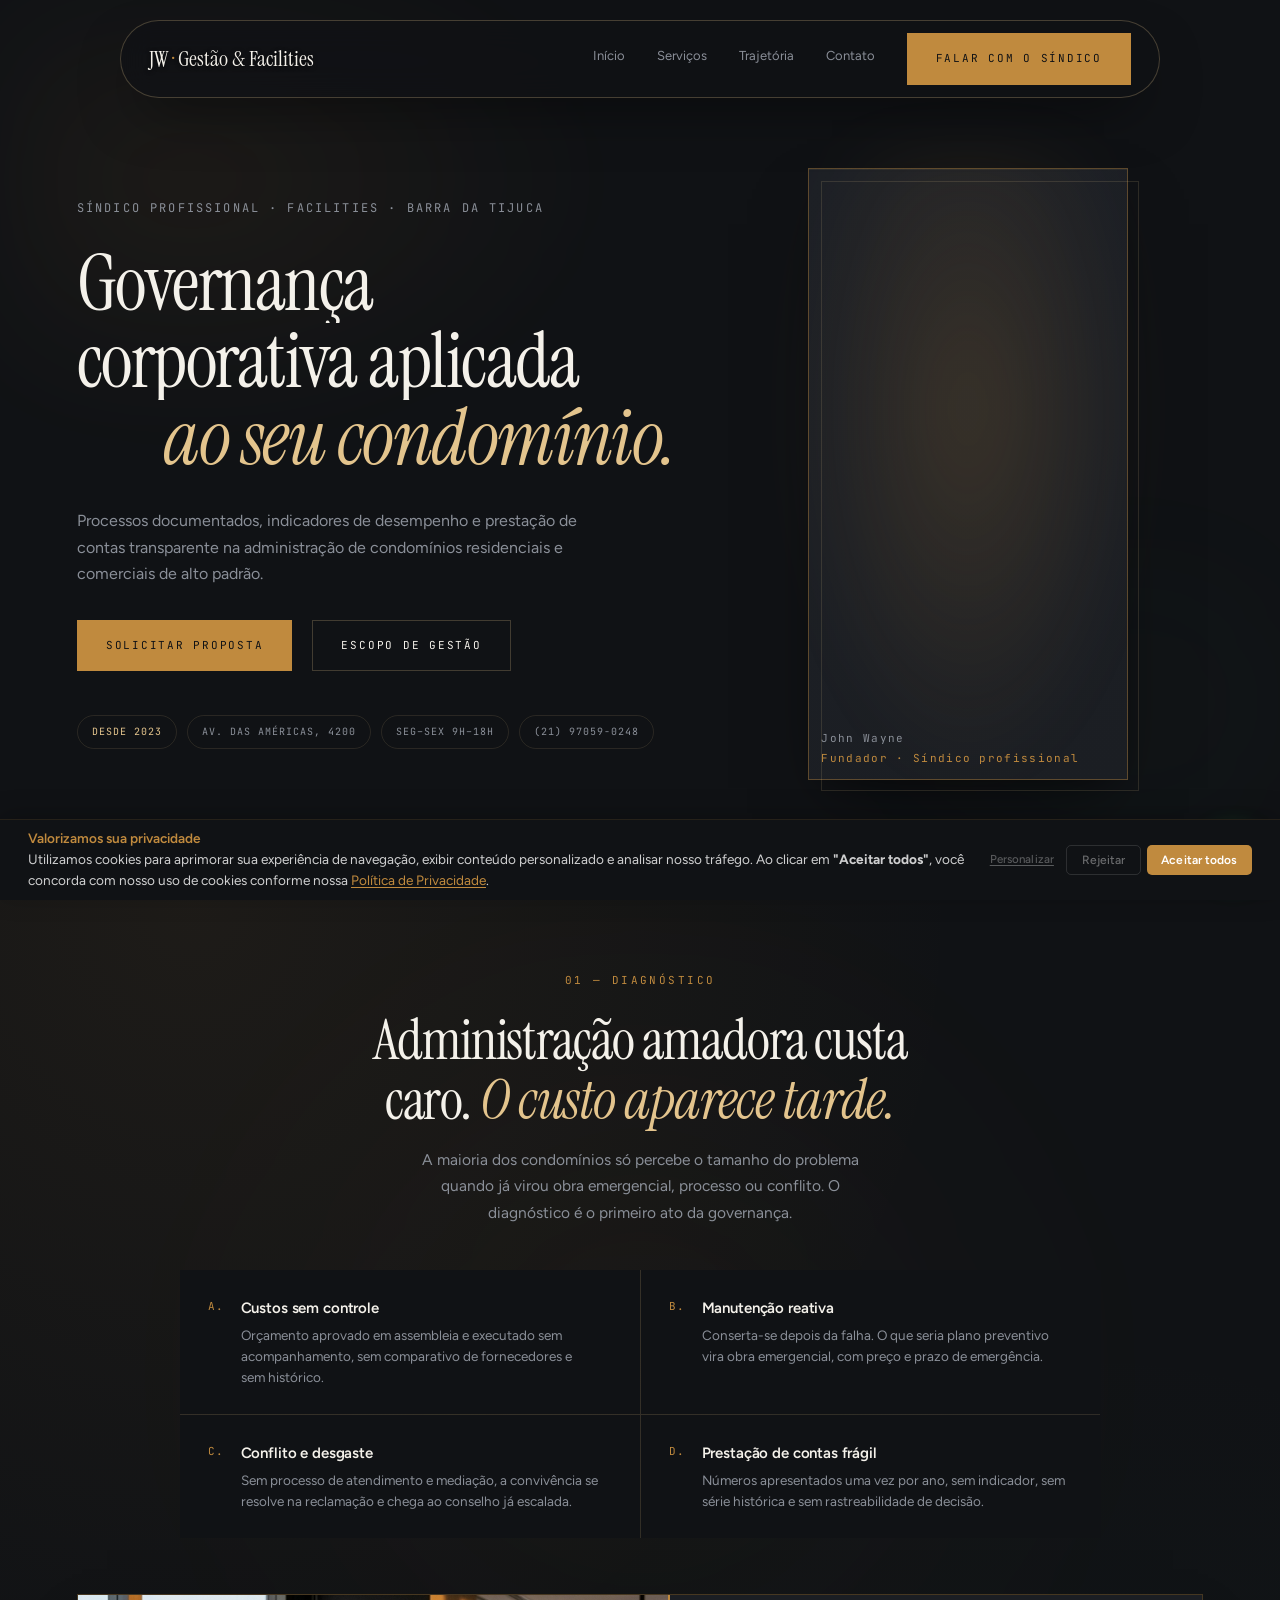
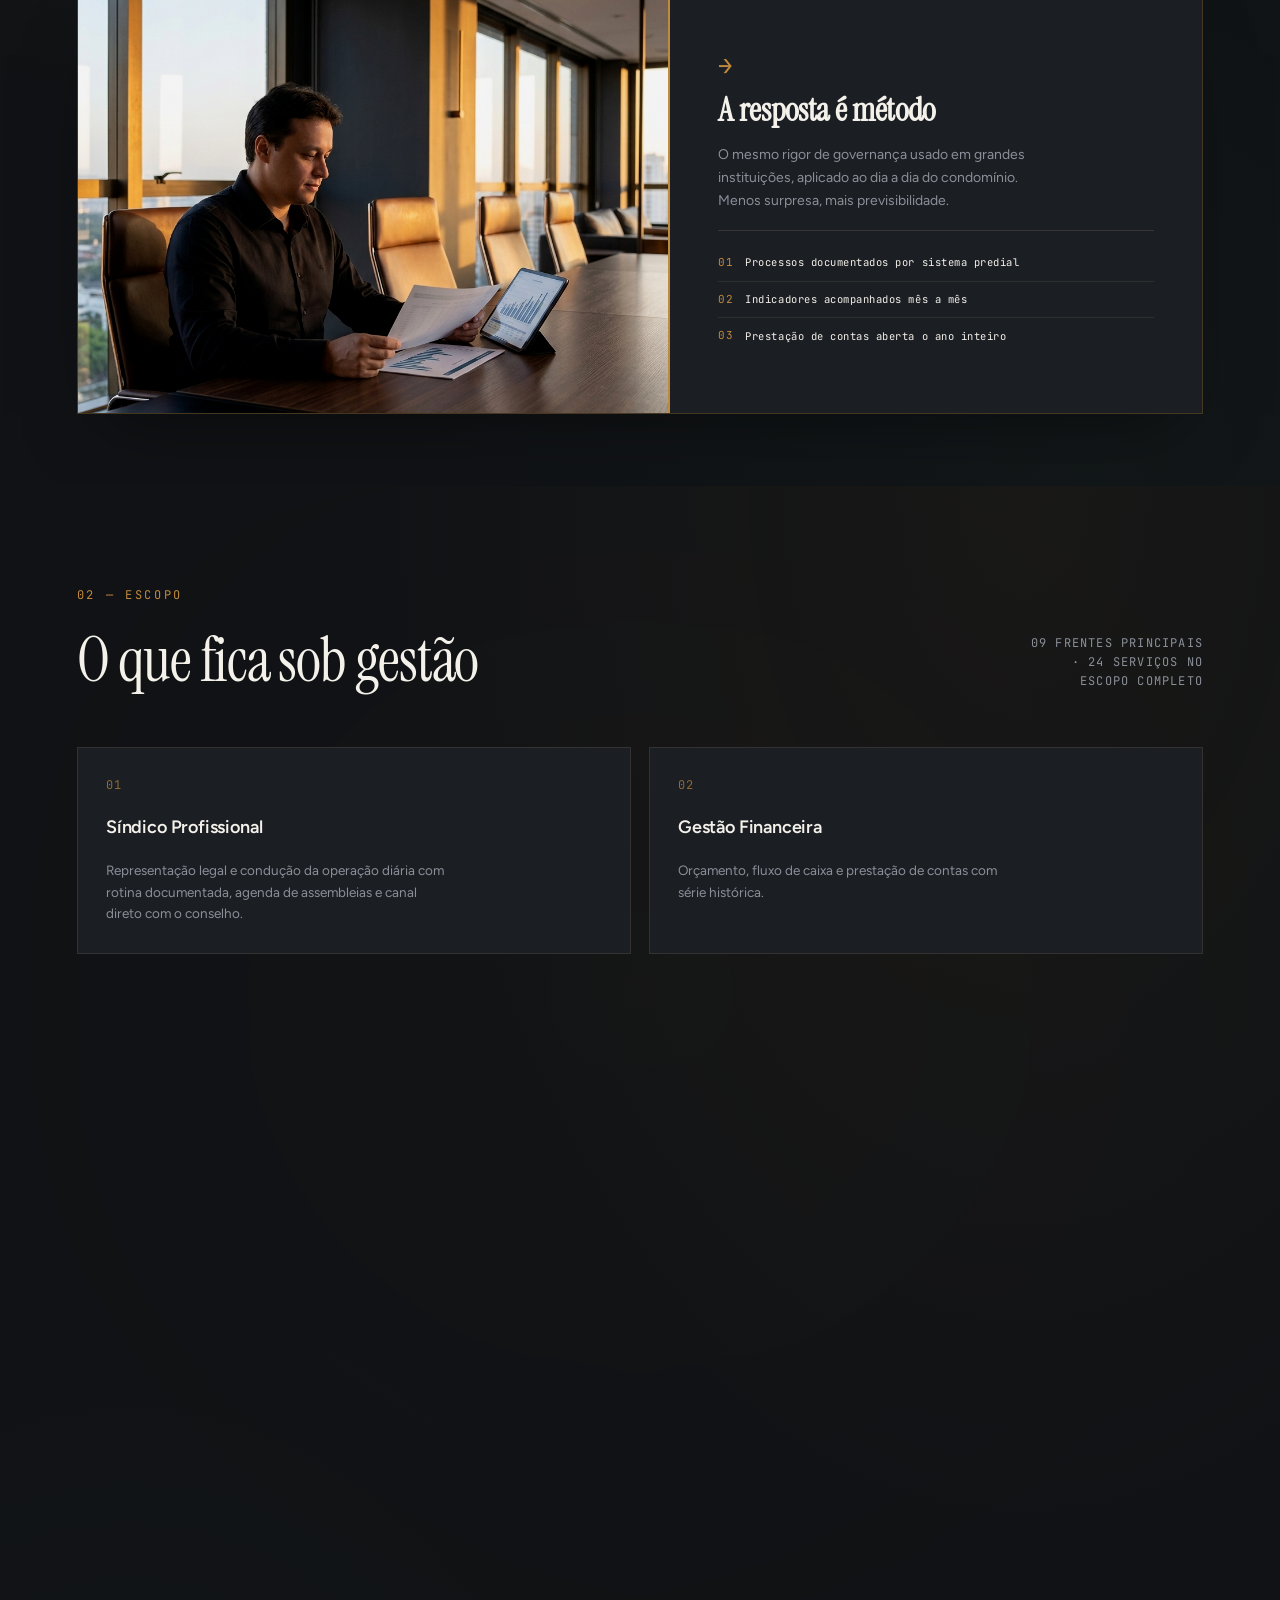
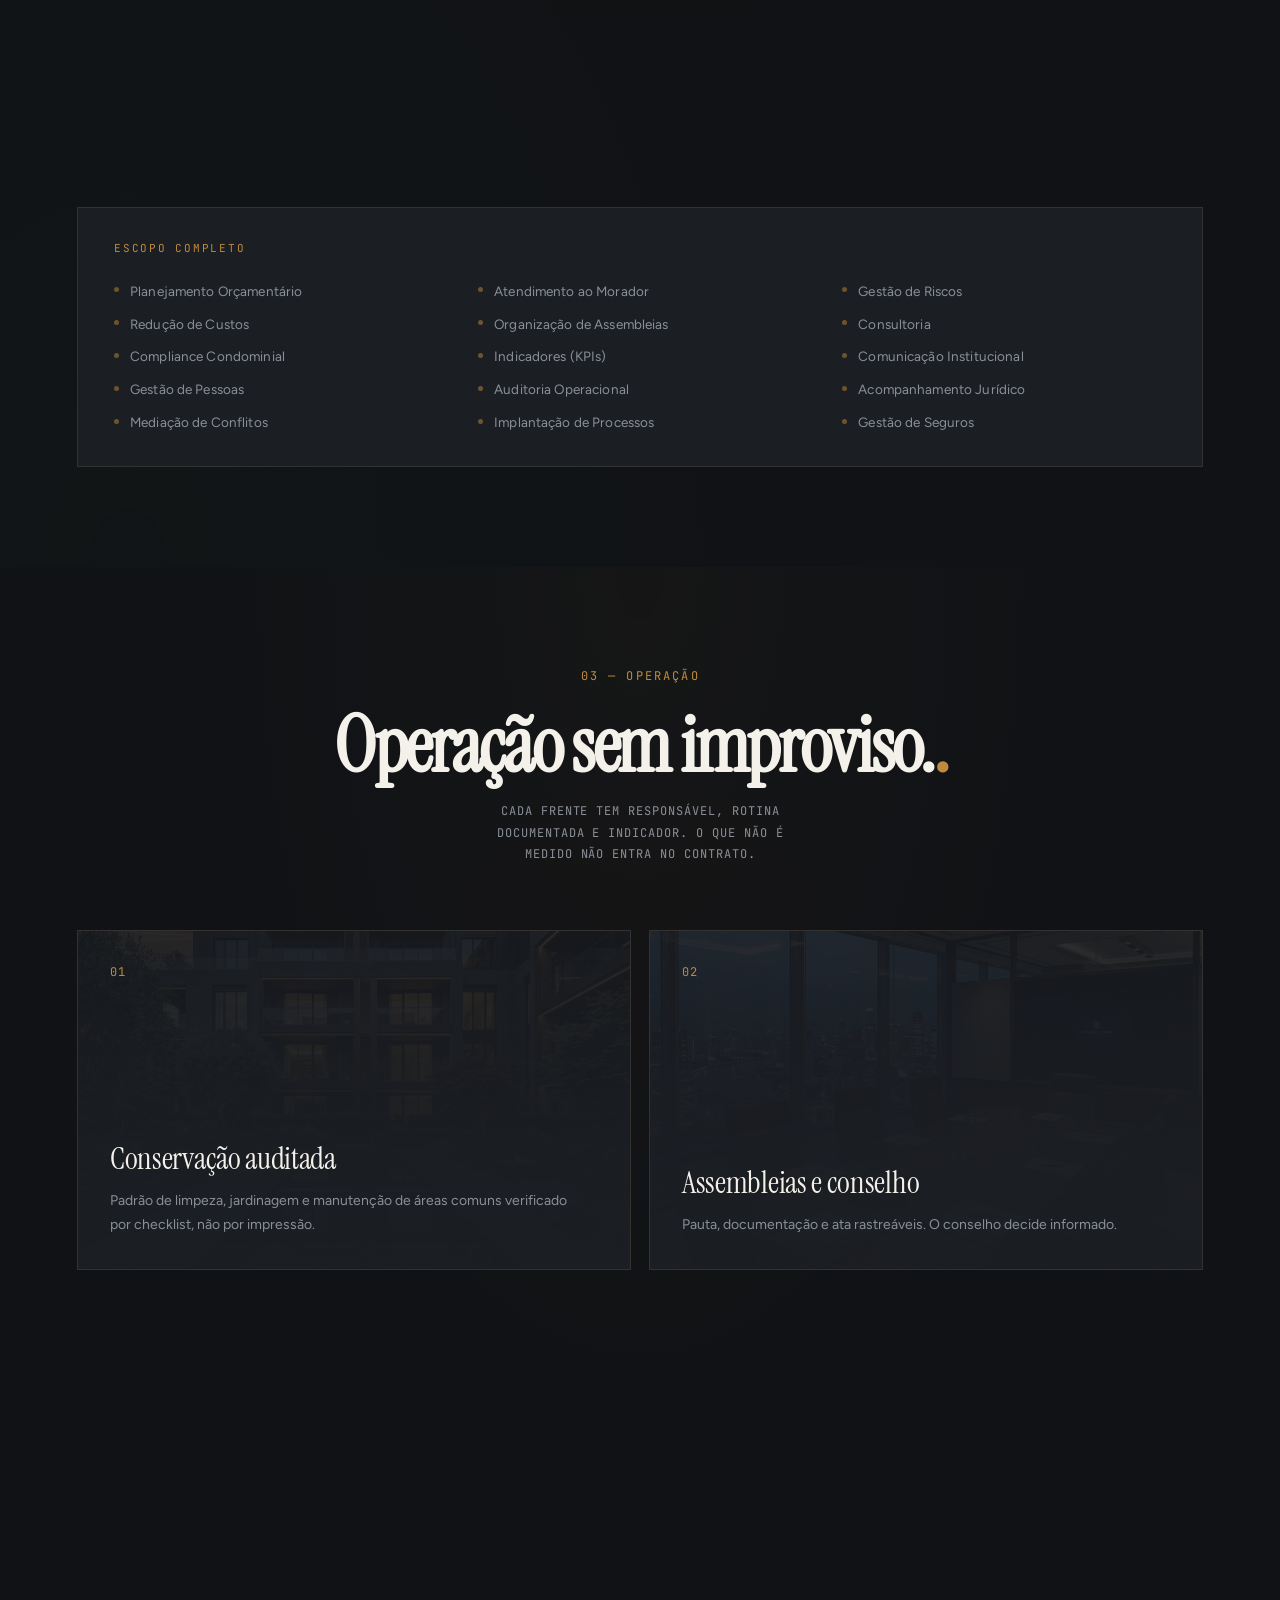
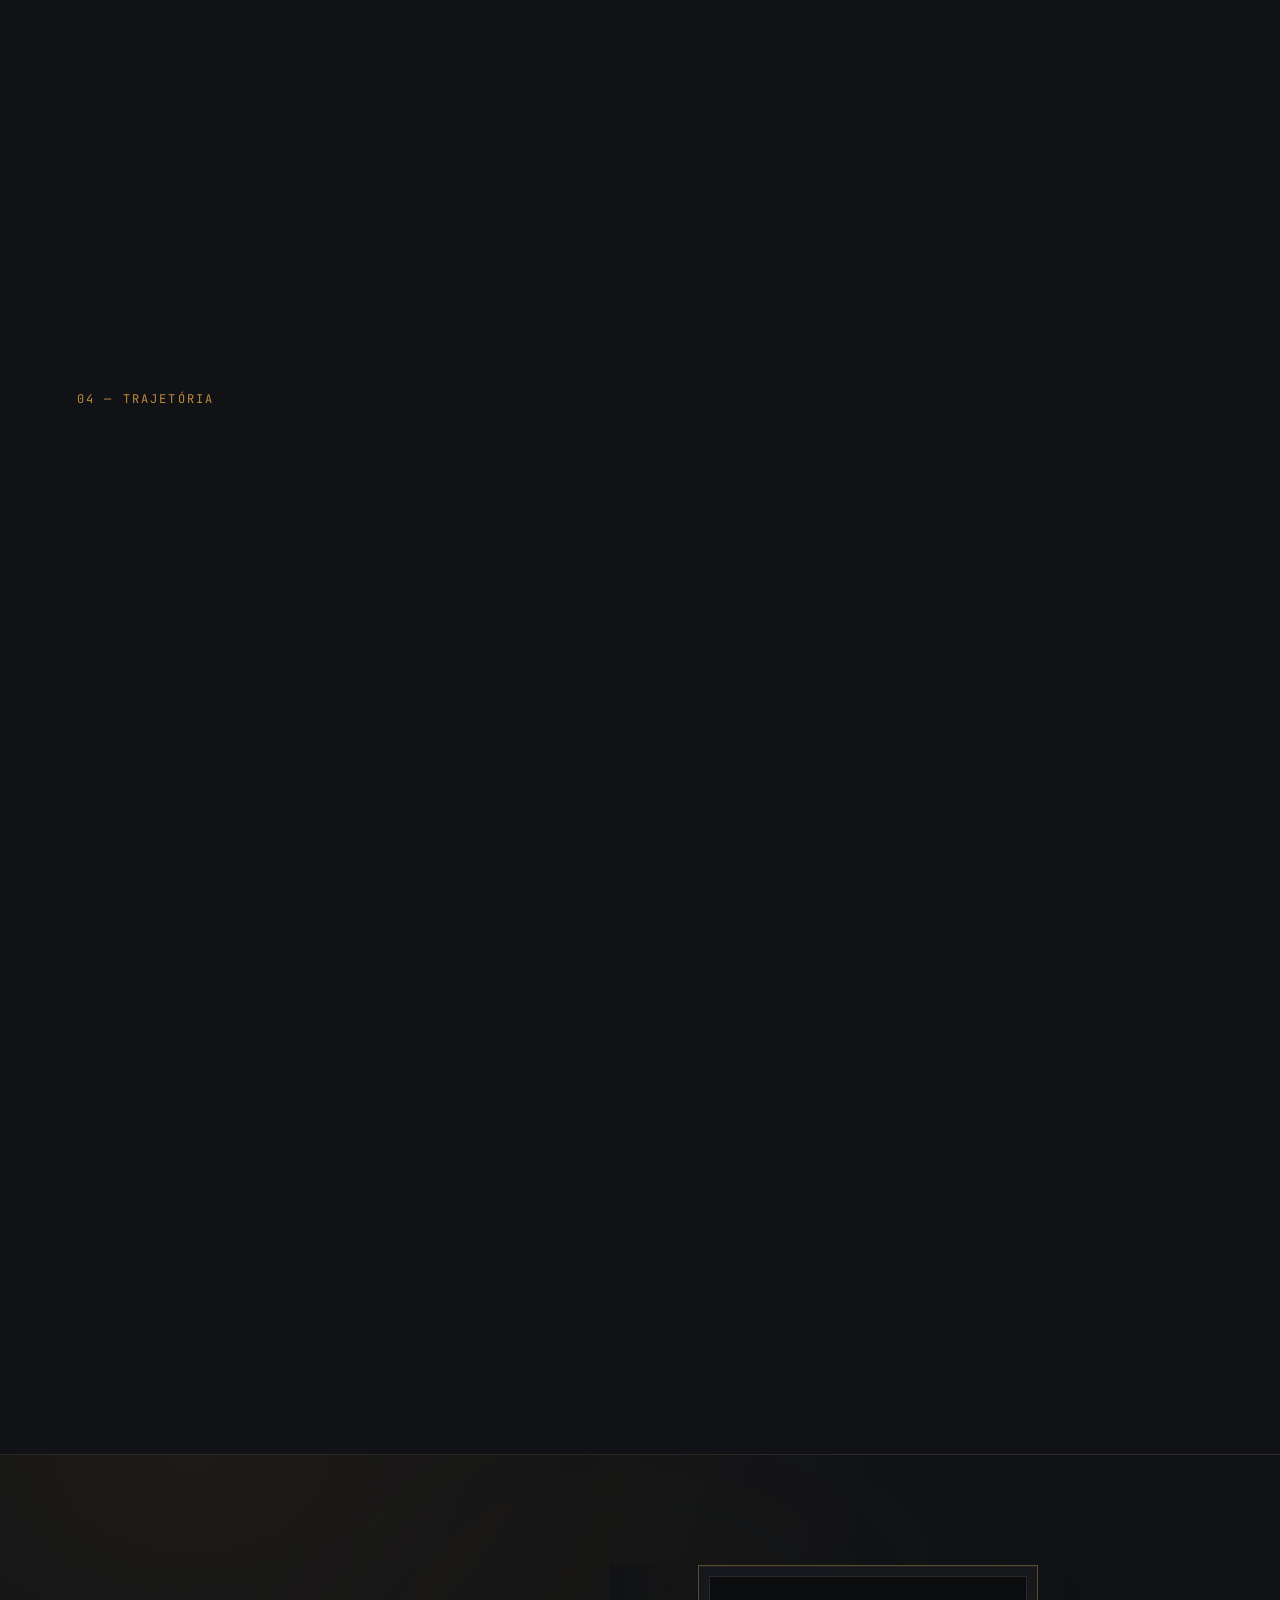
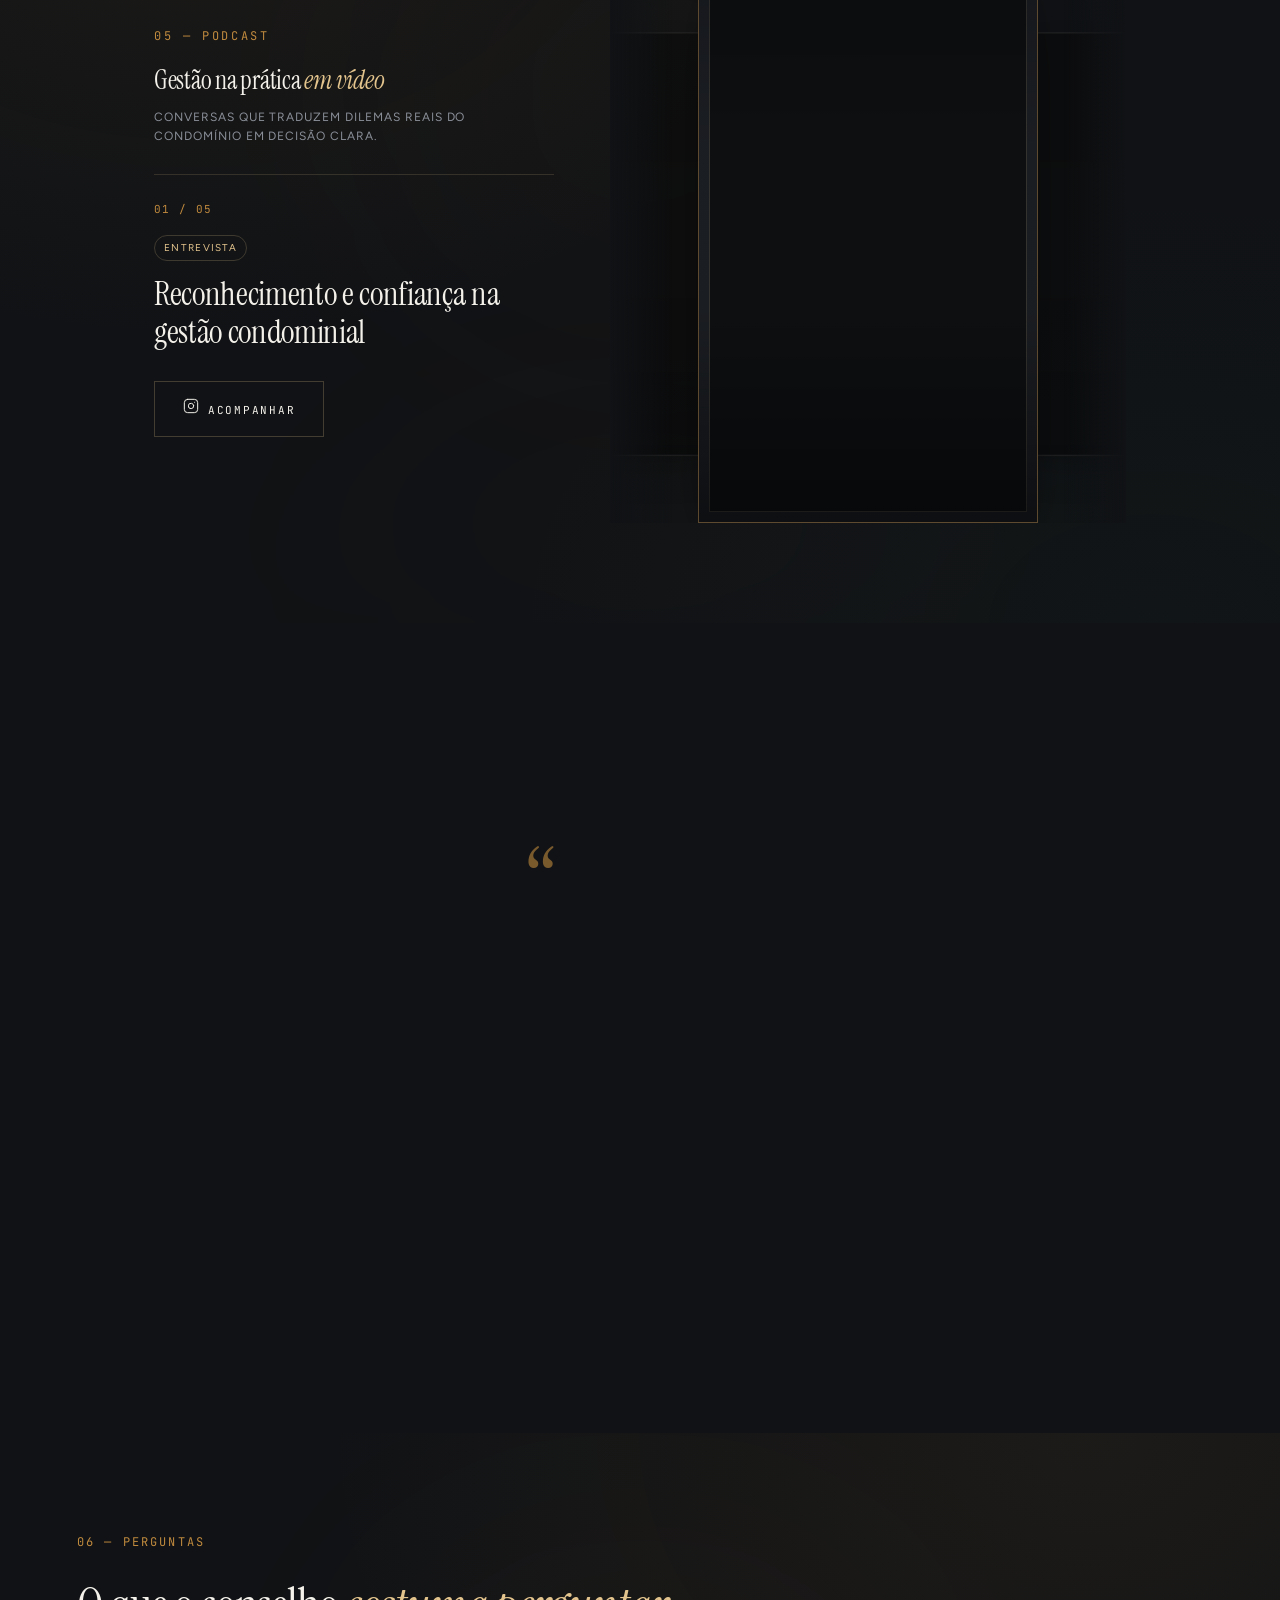
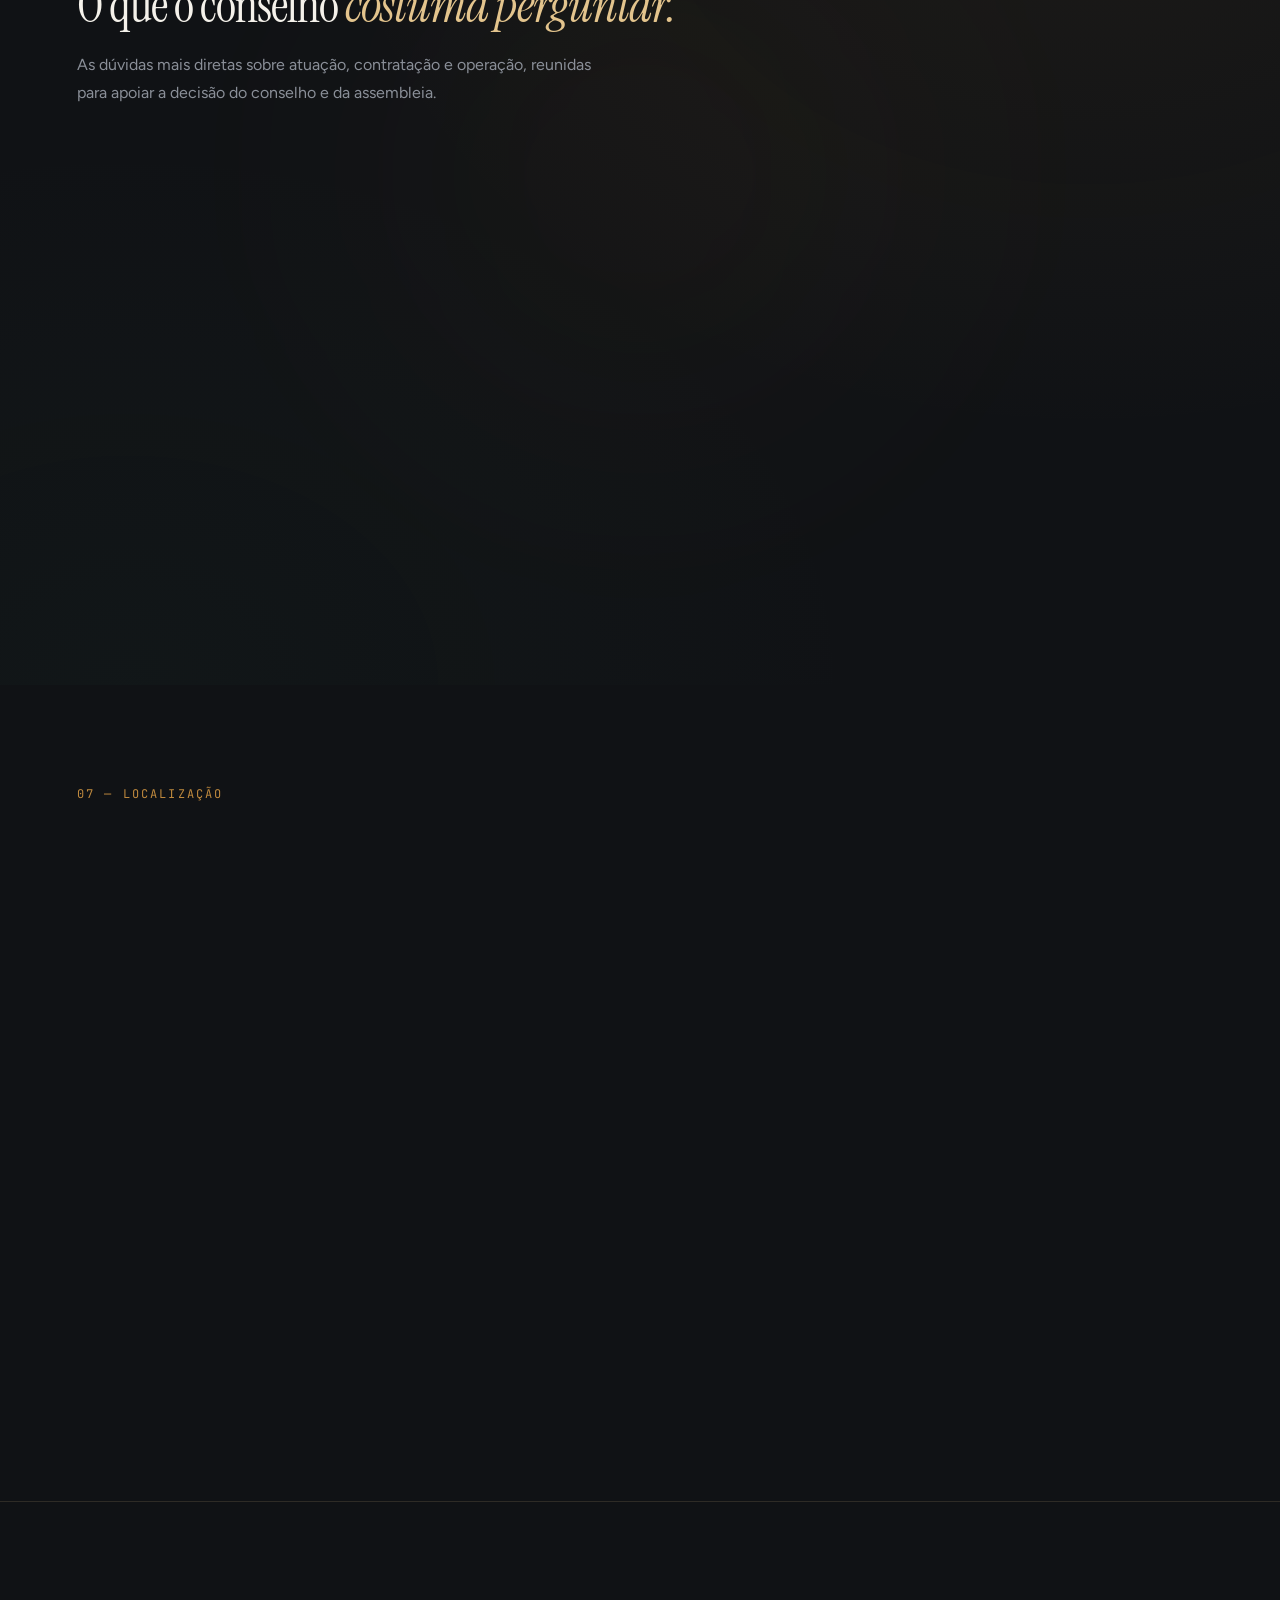
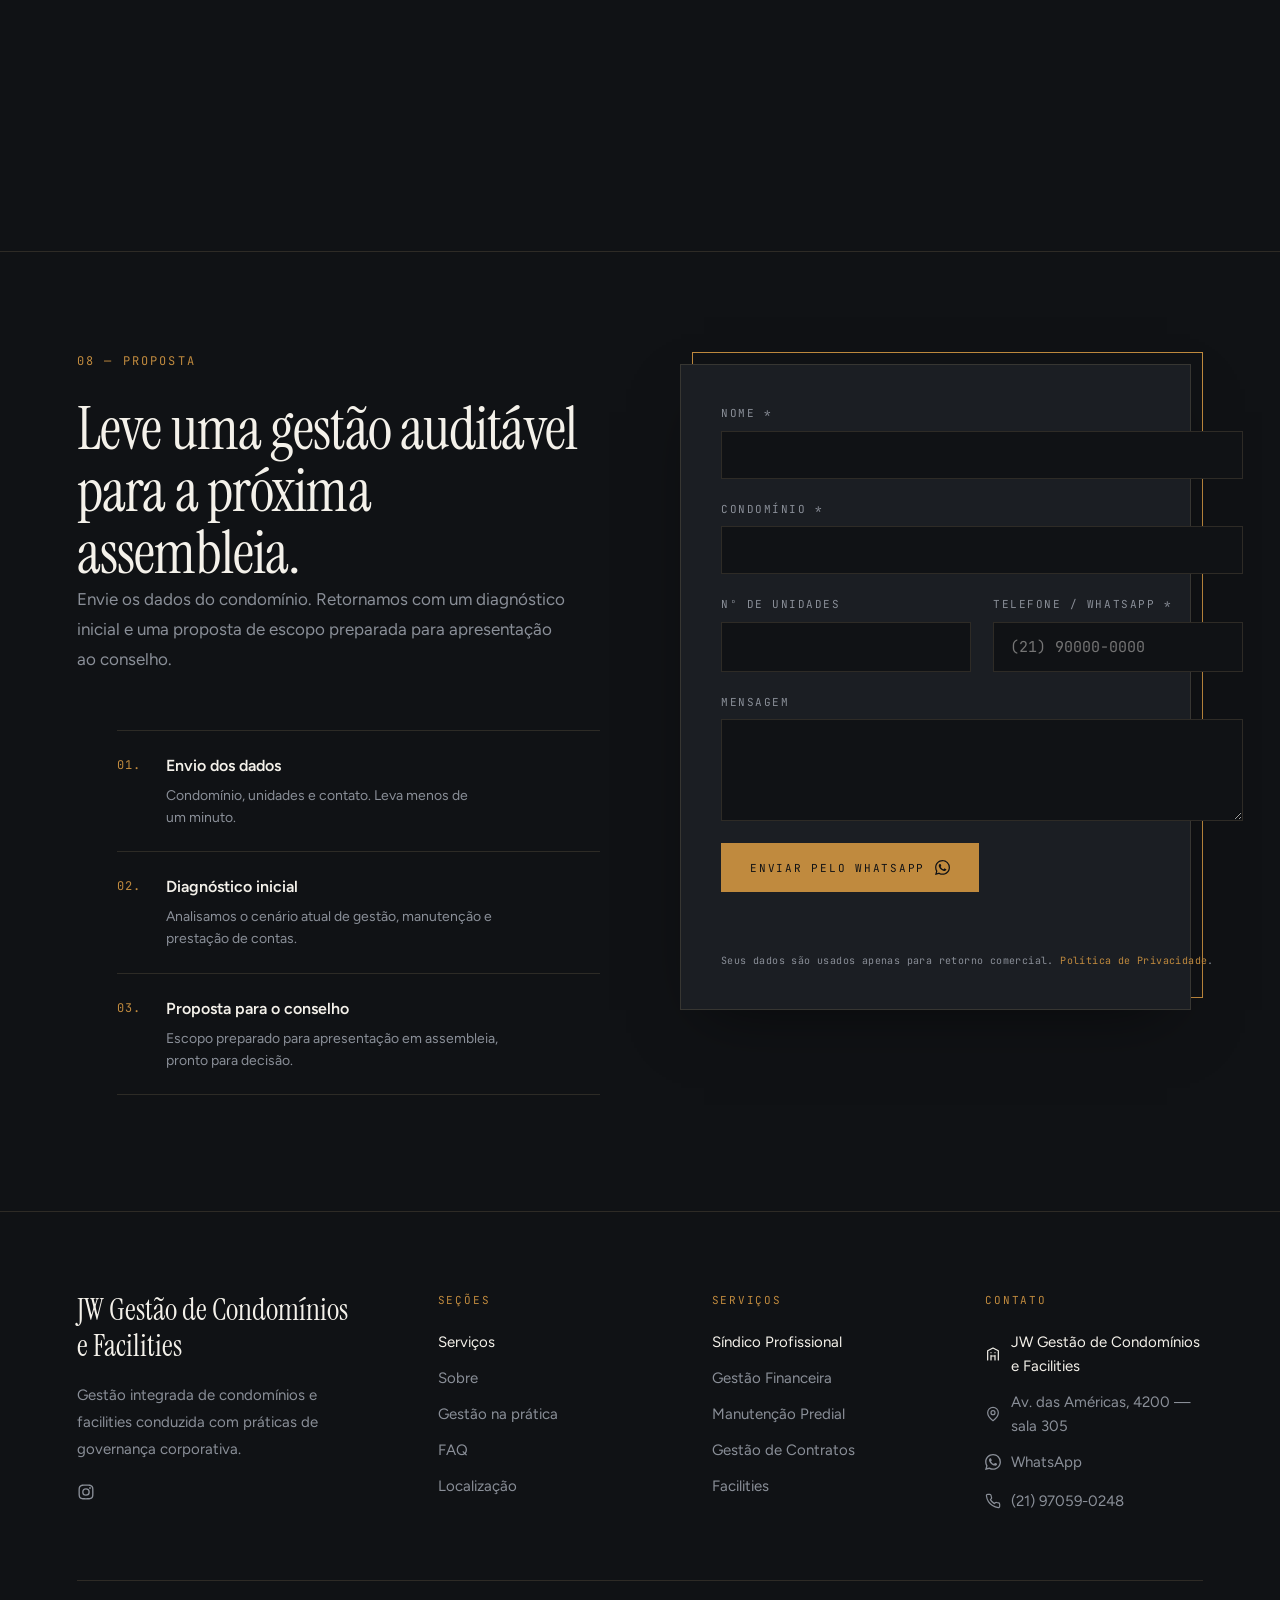
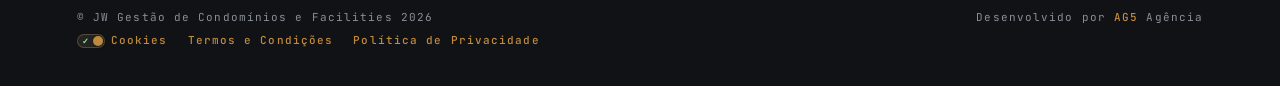
==== commit 132a7345: "Ajustes no site" ====
--- a/index.html
+++ b/index.html
@@ -19,10 +19,9 @@
 <header class="nav" id="nav">
   <a class="nav__brand" href="#topo">JW <span>·</span> Gestão &amp; Facilities</a>
   <nav class="nav__links" id="navLinks">
+    <a href="#topo">Início</a>
     <a href="#servicos">Serviços</a>
-    <a href="#sobre">Sobre</a>
-    <a href="#pratica">Na prática</a>
-    <a href="#faq">FAQ</a>
+    <a href="#sobre">Trajetória</a>
     <a href="#contato">Contato</a>
     <a class="btn btn--solid" href="https://wa.me/5521970590248?text=Ol%C3%A1%2C%20vim%20atrav%C3%A9s%20do%20site%20e%20gostaria%20de%20falar%20com%20o%20s%C3%ADndico%20sobre%20a%20gest%C3%A3o%20do%20meu%20condom%C3%ADnio." target="_blank" rel="noopener">Falar com o síndico</a>
   </nav>
@@ -33,8 +32,9 @@
 
 <main>
 
-<!-- HERO — editorial tipográfico (HERO-C) -->
+<!-- HERO — editorial tipográfico ultra premium (HERO-D) -->
 <section class="hero" id="topo">
+  <div class="hero__glow" aria-hidden="true"></div>
   <div class="hero__grid">
     <div class="hero__text">
       <p class="label hero__label">Síndico profissional · Facilities · Barra da Tijuca</p>
@@ -49,27 +49,33 @@
         <a class="btn btn--ghost" href="#servicos">Escopo de gestão</a>
       </div>
       <div class="hero__data">
-        <span>Desde 2023</span><i></i>
-        <span>Av. das Américas, 4200</span><i></i>
-        <span>Seg–Sex 9h–18h</span><i></i>
-        <span>(21) 97059-0248</span>
+        <span class="hero__data-item"><strong>Desde 2023</strong></span>
+        <span class="hero__data-item">Av. das Américas, 4200</span>
+        <span class="hero__data-item">Seg–Sex 9h–18h</span>
+        <span class="hero__data-item">(21) 97059-0248</span>
       </div>
     </div>
     <figure class="portrait">
       <span class="portrait__frame"></span>
-      <img src="assets/jw-gestao-condominios-john-wayne-foto-perfil.webp" alt="John Wayne, síndico profissional e fundador da JW Gestão de Condomínios e Facilities, retrato de perfil" loading="lazy" width="240" height="320">
+      <span class="portrait__glow" aria-hidden="true"></span>
+      <div class="portrait__media">
+        <video class="portrait__video" autoplay loop muted playsinline width="320" height="480">
+          <source src="assets/jw-gestao-condominios-valores-sindico-reel.mp4" type="video/mp4">
+        </video>
+        <div class="portrait__controls">
+          <button class="portrait__btn" id="portraitMute" aria-label="Ativar som" aria-pressed="false">
+            <svg viewBox="0 0 24 24" fill="none" stroke="currentColor" stroke-width="1.8" stroke-linecap="round" stroke-linejoin="round" width="16" height="16" aria-hidden="true"><polygon points="11 5 6 9 2 9 2 15 6 15 11 19 11 5"/><line x1="23" y1="9" x2="17" y2="15"/><line x1="17" y1="9" x2="23" y2="15"/></svg>
+          </button>
+          <button class="portrait__btn" id="portraitExpand" aria-label="Expandir vídeo">
+            <svg viewBox="0 0 24 24" fill="none" stroke="currentColor" stroke-width="1.8" stroke-linecap="round" stroke-linejoin="round" width="16" height="16" aria-hidden="true"><path d="M8 3H5a2 2 0 0 0-2 2v3"/><path d="M21 8V5a2 2 0 0 0-2-2h-3"/><path d="M3 16v3a2 2 0 0 0 2 2h3"/><path d="M16 21h3a2 2 0 0 0 2-2v-3"/></svg>
+          </button>
+        </div>
+      </div>
       <figcaption>John Wayne<br><span>Fundador · Síndico profissional</span></figcaption>
     </figure>
   </div>
 </section>
 
-<!-- MARQUEE -->
-<div class="marquee" id="marquee">
-  <div class="marquee__track">
-    <span>Síndico profissional <b>·</b> Gestão operacional <b>·</b> Facilities <b>·</b> Manutenção predial <b>·</b> Gestão de obras <b>·</b> Barra da Tijuca <b>·</b> Rio de Janeiro <b>·</b></span>
-    <span aria-hidden="true">Síndico profissional <b>·</b> Gestão operacional <b>·</b> Facilities <b>·</b> Manutenção predial <b>·</b> Gestão de obras <b>·</b> Barra da Tijuca <b>·</b> Rio de Janeiro <b>·</b></span>
-  </div>
-</div>
 
 <!-- DOR E SOLUÇÃO — narrativa vertical em 3 atos -->
 <section class="section section--diagnostico" id="diagnostico">
@@ -102,7 +108,7 @@
       <span class="pain__num mono">C.</span>
       <div class="pain__content">
         <h3>Conflito e desgaste</h3>
-        <p>Sem processo de atendimento e mediação, a convivência se resolve na reclamação — e chega ao conselho já escalada.</p>
+        <p>Sem processo de atendimento e mediação, a convivência se resolve na reclamação e chega ao conselho já escalada.</p>
       </div>
     </article>
     <article class="pain reveal">
@@ -132,7 +138,7 @@
   </div>
 </section>
 
-<!-- SERVIÇOS — bento ultra premium (SERV-A) -->
+<!-- SERVIÇOS / ESCOPO — simples e ultra premium -->
 <section class="section section--servicos" id="servicos">
   <div class="servicos__glow" aria-hidden="true"></div>
   <div class="servicos__head">
@@ -143,41 +149,83 @@
     <p class="servicos__lead mono muted reveal">09 frentes principais · 24 serviços no escopo completo</p>
   </div>
 
-  <div class="bento">
-    <article class="card card--xl reveal card--featured">
-      <span class="card__num">01.</span>
-      <div><h3 class="card__title card__title--serif">Síndico Profissional</h3><p>Representação legal e condução da operação diária com rotina documentada, agenda de assembleias e canal direto com o conselho.</p></div>
-    </article>
-    <article class="card card--wide reveal">
-      <span class="card__num">02.</span>
-      <div><h3 class="card__title">Gestão Financeira</h3><p>Orçamento, fluxo de caixa e prestação de contas com série histórica.</p></div>
-    </article>
-    <article class="card card--sm reveal"><span class="card__num">03.</span><h3 class="card__title">Gestão Administrativa</h3></article>
-    <article class="card card--sm reveal"><span class="card__num">04.</span><h3 class="card__title">Gestão Operacional</h3></article>
-    <article class="card card--lg reveal card--featured">
-      <span class="card__num">05.</span>
-      <div><h3 class="card__title card__title--serif">Manutenção Predial</h3><p>Plano preventivo por sistema, cronograma anual e registro de cada intervenção — a frente que mais reduz custo futuro.</p></div>
-    </article>
-    <article class="card card--md reveal">
-      <span class="card__num">06.</span>
-      <div><h3 class="card__title">Gestão de Contratos</h3><p>Vigências, reajustes e escopo cobrado conforme contratado.</p></div>
-    </article>
-    <article class="card card--md reveal">
-      <span class="card__num">07.</span>
-      <div><h3 class="card__title">Gestão de Fornecedores</h3><p>Avaliação contínua, comparativo e substituição por desempenho.</p></div>
-    </article>
-    <article class="card card--md reveal"><span class="card__num">08.</span><h3 class="card__title">Gestão de Obras</h3></article>
-    <article class="card card--md reveal"><span class="card__num">09.</span><h3 class="card__title">Facilities</h3></article>
+  <div class="escopo__grid" role="list" aria-label="Frentes de gestão">
+    <article class="escopo__card reveal" role="listitem">
+      <span class="escopo__card-num mono" aria-hidden="true">01</span>
+      <h3 class="escopo__card-title">Síndico Profissional</h3>
+      <p class="escopo__card-text">Representação legal e condução da operação diária com rotina documentada, agenda de assembleias e canal direto com o conselho.</p>
+    </article>
+    <article class="escopo__card reveal" role="listitem">
+      <span class="escopo__card-num mono" aria-hidden="true">02</span>
+      <h3 class="escopo__card-title">Gestão Financeira</h3>
+      <p class="escopo__card-text">Orçamento, fluxo de caixa e prestação de contas com série histórica.</p>
+    </article>
+    <article class="escopo__card reveal" role="listitem">
+      <span class="escopo__card-num mono" aria-hidden="true">03</span>
+      <h3 class="escopo__card-title">Gestão Administrativa</h3>
+      <p class="escopo__card-text">Documentação, protocolos, atas e fluxos internos padronizados.</p>
+    </article>
+    <article class="escopo__card reveal" role="listitem">
+      <span class="escopo__card-num mono" aria-hidden="true">04</span>
+      <h3 class="escopo__card-title">Gestão Operacional</h3>
+      <p class="escopo__card-text">Rotina de limpeza, portaria, conservação e acompanhamento de equipes.</p>
+    </article>
+    <article class="escopo__card reveal" role="listitem">
+      <span class="escopo__card-num mono" aria-hidden="true">05</span>
+      <h3 class="escopo__card-title">Manutenção Predial</h3>
+      <p class="escopo__card-text">Plano preventivo por sistema, cronograma anual e registro de cada intervenção.</p>
+    </article>
+    <article class="escopo__card reveal" role="listitem">
+      <span class="escopo__card-num mono" aria-hidden="true">06</span>
+      <h3 class="escopo__card-title">Gestão de Contratos</h3>
+      <p class="escopo__card-text">Vigências, reajustes e escopo cobrado conforme contratado.</p>
+    </article>
+    <article class="escopo__card reveal" role="listitem">
+      <span class="escopo__card-num mono" aria-hidden="true">07</span>
+      <h3 class="escopo__card-title">Gestão de Fornecedores</h3>
+      <p class="escopo__card-text">Avaliação contínua, comparativo e substituição por desempenho.</p>
+    </article>
+    <article class="escopo__card reveal" role="listitem">
+      <span class="escopo__card-num mono" aria-hidden="true">08</span>
+      <h3 class="escopo__card-title">Gestão de Obras</h3>
+      <p class="escopo__card-text">Fiscalização de reformas, cronogramas, custos e controle de qualidade.</p>
+    </article>
+    <article class="escopo__card reveal" role="listitem">
+      <span class="escopo__card-num mono" aria-hidden="true">09</span>
+      <h3 class="escopo__card-title">Facilities</h3>
+      <p class="escopo__card-text">Ambiente, conforto, sustentabilidade e manutenção dos espaços comuns.</p>
+    </article>
   </div>
 
   <div class="scope-card reveal">
-    <span class="scope-card__line" aria-hidden="true"></span>
     <p class="scope-card__label mono">Escopo completo</p>
-    <p class="scope-card__text">Planejamento Orçamentário · Redução de Custos · Compliance Condominial · Gestão de Pessoas · Mediação de Conflitos · Atendimento ao Morador · Organização de Assembleias · Indicadores (KPIs) · Auditoria Operacional · Implantação de Processos · Gestão de Riscos · Consultoria · Comunicação Institucional · Acompanhamento Jurídico · Gestão de Seguros</p>
-  </div>
-</section>
-
-<!-- OPERAÇÃO — ultra premium v3: accordion horizontal -->
+    <div class="scope-card__columns">
+      <div class="scope-card__column">
+        <span>Planejamento Orçamentário</span>
+        <span>Redução de Custos</span>
+        <span>Compliance Condominial</span>
+        <span>Gestão de Pessoas</span>
+        <span>Mediação de Conflitos</span>
+      </div>
+      <div class="scope-card__column">
+        <span>Atendimento ao Morador</span>
+        <span>Organização de Assembleias</span>
+        <span>Indicadores (KPIs)</span>
+        <span>Auditoria Operacional</span>
+        <span>Implantação de Processos</span>
+      </div>
+      <div class="scope-card__column">
+        <span>Gestão de Riscos</span>
+        <span>Consultoria</span>
+        <span>Comunicação Institucional</span>
+        <span>Acompanhamento Jurídico</span>
+        <span>Gestão de Seguros</span>
+      </div>
+    </div>
+  </div>
+</section>
+
+<!-- OPERAÇÃO — ultra premium v4: cards de grid com spotlight sutil -->
 <section class="section section--operacao" id="operacao">
   <div class="operacao__glow" aria-hidden="true"></div>
 
@@ -187,56 +235,52 @@
     <p class="operacao__subtitle mono">Cada frente tem responsável, rotina documentada e indicador. O que não é medido não entra no contrato.</p>
   </div>
 
-  <div class="operacao__accordion" role="tablist" aria-label="Frentes de operação">
-    <article class="operacao__panel operacao__panel--1 reveal" tabindex="0" role="tab" aria-expanded="false">
-      <span class="operacao__panel-bg" aria-hidden="true"></span>
-      <span class="operacao__panel-glow" aria-hidden="true"></span>
-      <span class="operacao__panel-num mono" aria-hidden="true">01</span>
-      <div class="operacao__panel-content">
-        <h3 class="operacao__panel-title">Conservação auditada</h3>
-        <p class="operacao__panel-text">Padrão de limpeza, jardinagem e manutenção de áreas comuns verificado por checklist, não por impressão.</p>
-      </div>
-      <figure class="operacao__panel-media">
-        <img src="https://images.unsplash.com/photo-1600607687939-ce8a6c25118c?auto=format&amp;fit=crop&amp;w=1400&amp;q=80" alt="Área comum de condomínio residencial de alto padrão" loading="lazy">
+  <div class="operacao__grid" role="list" aria-label="Frentes de operação">
+    <article class="operacao__card reveal" tabindex="0" role="listitem">
+      <span class="operacao__card-glow" aria-hidden="true"></span>
+      <span class="operacao__card-num mono" aria-hidden="true">01</span>
+      <div class="operacao__card-content">
+        <h3 class="operacao__card-title">Conservação auditada</h3>
+        <p class="operacao__card-text">Padrão de limpeza, jardinagem e manutenção de áreas comuns verificado por checklist, não por impressão.</p>
+      </div>
+      <figure class="operacao__card-media">
+        <img src="Assets/operacao-conservacao-auditada.png" alt="Conservação auditada de áreas comuns em condomínio de alto padrão" loading="lazy">
       </figure>
     </article>
 
-    <article class="operacao__panel operacao__panel--2 reveal" tabindex="0" role="tab" aria-expanded="false">
-      <span class="operacao__panel-bg" aria-hidden="true"></span>
-      <span class="operacao__panel-glow" aria-hidden="true"></span>
-      <span class="operacao__panel-num mono" aria-hidden="true">02</span>
-      <div class="operacao__panel-content">
-        <h3 class="operacao__panel-title">Assembleias e conselho</h3>
-        <p class="operacao__panel-text">Pauta, documentação e ata rastreáveis. O conselho decide informado.</p>
-      </div>
-      <figure class="operacao__panel-media">
-        <img src="https://images.unsplash.com/photo-1517502884422-41eaead166d4?auto=format&amp;fit=crop&amp;w=1200&amp;q=80" alt="Sala de reunião preparada para conselho condominial" loading="lazy">
+    <article class="operacao__card reveal" tabindex="0" role="listitem">
+      <span class="operacao__card-glow" aria-hidden="true"></span>
+      <span class="operacao__card-num mono" aria-hidden="true">02</span>
+      <div class="operacao__card-content">
+        <h3 class="operacao__card-title">Assembleias e conselho</h3>
+        <p class="operacao__card-text">Pauta, documentação e ata rastreáveis. O conselho decide informado.</p>
+      </div>
+      <figure class="operacao__card-media">
+        <img src="Assets/operacao-assembleias-conselho.png" alt="Sala de reunião executiva para conselho condominial" loading="lazy">
       </figure>
     </article>
 
-    <article class="operacao__panel operacao__panel--3 reveal" tabindex="0" role="tab" aria-expanded="false">
-      <span class="operacao__panel-bg" aria-hidden="true"></span>
-      <span class="operacao__panel-glow" aria-hidden="true"></span>
-      <span class="operacao__panel-num mono" aria-hidden="true">03</span>
-      <div class="operacao__panel-content">
-        <h3 class="operacao__panel-title">Manutenção preventiva</h3>
-        <p class="operacao__panel-text">Cronograma por sistema. Intervenções registradas, custos antecipados.</p>
-      </div>
-      <figure class="operacao__panel-media">
-        <img src="https://images.unsplash.com/photo-1621905251189-08b45d6a269e?auto=format&amp;fit=crop&amp;w=1200&amp;q=80" alt="Manutenção preventiva de sistemas prediais" loading="lazy">
+    <article class="operacao__card reveal" tabindex="0" role="listitem">
+      <span class="operacao__card-glow" aria-hidden="true"></span>
+      <span class="operacao__card-num mono" aria-hidden="true">03</span>
+      <div class="operacao__card-content">
+        <h3 class="operacao__card-title">Manutenção preventiva</h3>
+        <p class="operacao__card-text">Cronograma por sistema. Intervenções registradas, custos antecipados.</p>
+      </div>
+      <figure class="operacao__card-media">
+        <img src="Assets/operacao-manutencao-preventiva.png" alt="Manutenção preventiva de elevadores e sistemas prediais no hall de condomínio residencial de luxo" loading="lazy">
       </figure>
     </article>
 
-    <article class="operacao__panel operacao__panel--4 reveal" tabindex="0" role="tab" aria-expanded="false">
-      <span class="operacao__panel-bg" aria-hidden="true"></span>
-      <span class="operacao__panel-glow" aria-hidden="true"></span>
-      <span class="operacao__panel-num mono" aria-hidden="true">04</span>
-      <div class="operacao__panel-content">
-        <h3 class="operacao__panel-title">Portaria e acesso</h3>
-        <p class="operacao__panel-text">Procedimento escrito, comunicação padronizada e controle de prestadores.</p>
-      </div>
-      <figure class="operacao__panel-media">
-        <img src="https://images.unsplash.com/photo-1524230572899-a752b3835840?auto=format&amp;fit=crop&amp;w=1200&amp;q=80" alt="Portaria e controle de acesso" loading="lazy">
+    <article class="operacao__card reveal" tabindex="0" role="listitem">
+      <span class="operacao__card-glow" aria-hidden="true"></span>
+      <span class="operacao__card-num mono" aria-hidden="true">04</span>
+      <div class="operacao__card-content">
+        <h3 class="operacao__card-title">Portaria e acesso</h3>
+        <p class="operacao__card-text">Procedimento escrito, comunicação padronizada e controle de prestadores.</p>
+      </div>
+      <figure class="operacao__card-media">
+        <img src="Assets/operacao-portaria-acesso.png" alt="Portaria e controle de acesso sofisticado em condomínio" loading="lazy">
       </figure>
     </article>
   </div>
@@ -260,84 +304,132 @@
   </div>
 </section>
 
-<!-- SOBRE — split 50/50 com vídeo fixado (SOBRE-D) -->
-<section class="section section--rule" id="sobre">
-  <p class="label label--bronze">04 — Trajetória</p>
-  <div class="split split--about">
-    <div class="about__media">
+<!-- TRAJETÓRIA — simples, organizada e premium -->
+<section class="section section--sobre" id="sobre">
+  <div class="sobre__head">
+    <p class="label label--bronze">04 — Trajetória</p>
+    <h2 class="display reveal">De quem conduz a gestão</h2>
+    <p class="sobre__lead mono muted reveal">John Wayne traz para a gestão condominial a disciplina de grandes instituições financeiras.</p>
+  </div>
+
+  <div class="sobre__grid">
+    <div class="sobre__video reveal">
       <div class="videoframe">
-        <video controls preload="none" playsinline poster="assets/jw-gestao-condominios-john-wayne-foto-perfil.webp">
+        <video controls preload="metadata" playsinline>
           <source src="assets/jw-gestao-condominios-trajetoria-fundador-video.mp4" type="video/mp4">
         </video>
       </div>
-      <p class="mono muted about__caption">Vídeo · trajetória do fundador</p>
-    </div>
-    <div class="about__text">
-      <div class="block block--first reveal"><p class="label label--bronze">Origem</p><p class="lead">John Wayne construiu carreira em grandes instituições financeiras antes de direcionar sua trajetória para a gestão condominial. A disciplina de controle veio de lá — o problema a resolver estava aqui.</p></div>
-      <div class="block reveal"><p class="label label--bronze">Método</p><p>Ao identificar desafios recorrentes de administração, manutenção, gestão de equipes e controle de fornecedores, criou uma empresa capaz de aproximar a administração condominial das melhores práticas de governança do ambiente corporativo.</p></div>
-      <div class="block reveal"><p class="label label--bronze">Atuação</p><p>Desde a fundação, em abril de 2023, atua na administração de condomínios residenciais de grande porte, com processos próprios, manuais operacionais, indicadores de desempenho, sistemas de avaliação de fornecedores e metodologias de acompanhamento de manutenção, atendimento, compras, segurança e operação diária.</p></div>
-      <div class="block block--last reveal"><p class="label label--bronze">Compromisso</p><p>Eficiência, transparência e valorização do patrimônio. Atendimento próximo, ágil e orientado à solução — com prestação de contas que resiste a auditoria.</p></div>
-      <ul class="diffs mono reveal">
-        <li>— Gestão baseada em indicadores de desempenho (KPIs)</li>
-        <li>— Processos operacionais padronizados e documentados</li>
-        <li>— Avaliação contínua de fornecedores e prestadores</li>
-        <li>— Forte atuação em manutenção preventiva</li>
-        <li>— Gestão integrada de facilities</li>
-      </ul>
-    </div>
-  </div>
-</section>
-
-<!-- GESTÃO NA PRÁTICA — parede de vídeos 9:16 -->
-<section class="section section--rule section--flush" id="pratica">
-  <div class="section__head section__head--pad">
-    <div>
-      <p class="label label--bronze">05 — Gestão na prática</p>
-      <h2 class="display">Posições públicas sobre o dia a dia da gestão</h2>
-    </div>
-    <p class="mono muted">Arraste para o lado →</p>
-  </div>
-  <div class="reels">
-    <article class="reel reveal">
-      <div class="reel__box"><video controls preload="none" playsinline muted><source src="assets/jw-gestao-condominios-acesso-fornecedores-reel.mp4" type="video/mp4"></video></div>
-      <h3>Uber pode entrar no condomínio?</h3>
-      <a class="mono" href="https://www.instagram.com/reel/DZpbK4-hi_Q/" target="_blank" rel="noopener">Ver no Instagram ↗</a>
-    </article>
-    <article class="reel reveal">
-      <div class="reel__box"><video controls preload="none" playsinline muted><source src="assets/jw-gestao-condominios-orientacao-juridica-reel.mp4" type="video/mp4"></video></div>
-      <h3>Problemas condominiais evitáveis com orientação jurídica preventiva</h3>
-      <a class="mono" href="https://www.instagram.com/reel/DZmyh0MREW-/" target="_blank" rel="noopener">Ver no Instagram ↗</a>
-    </article>
-    <article class="reel reveal">
-      <div class="reel__box"><video controls preload="none" playsinline muted><source src="assets/jw-gestao-condominios-trajetoria-primeiro-passo-reel.mp4" type="video/mp4"></video></div>
-      <h3>Toda grande trajetória começa com um primeiro passo</h3>
-      <a class="mono" href="https://www.instagram.com/reel/DZKcZHnhtNr/" target="_blank" rel="noopener">Ver no Instagram ↗</a>
-    </article>
-    <article class="reel reveal">
-      <div class="reel__box"><video controls preload="none" playsinline muted><source src="assets/jw-gestao-condominios-valores-sindico-reel.mp4" type="video/mp4"></video></div>
-      <h3>Gestão condominial começa pelos valores de quem a conduz</h3>
-      <a class="mono" href="https://www.instagram.com/reel/DZH8pBQRZqi/" target="_blank" rel="noopener">Ver no Instagram ↗</a>
-    </article>
-    <article class="reel reveal">
-      <div class="reel__box"><video controls preload="none" playsinline muted><source src="assets/jw-gestao-condominios-manutencao-preventiva-reel.mp4" type="video/mp4"></video></div>
-      <h3>Manutenção preventiva do condomínio</h3>
-      <a class="mono" href="https://www.instagram.com/reel/DZFcOzdxiaZ/" target="_blank" rel="noopener">Ver no Instagram ↗</a>
-    </article>
-    <!-- BÔNUS: 6º vídeo (formato entrevista/podcast) sem título/link do Instagram declarado no dossiê -->
-    <article class="reel reveal">
-      <div class="reel__box"><video controls preload="none" playsinline muted><source src="assets/jw-gestao-condominios-podcast-entrevista-reel.mp4" type="video/mp4"></video></div>
-      <h3>Reconhecimento e confiança na gestão condominial</h3>
-    </article>
-  </div>
-</section>
-
-<!-- DEPOIMENTOS — frase editorial (DEPO-B) -->
+      <p class="mono muted sobre__caption">Vídeo · trajetória do fundador</p>
+    </div>
+
+    <div class="sobre__cards">
+      <article class="sobre__card reveal">
+        <span class="sobre__card-num mono">01</span>
+        <h3 class="sobre__card-title">Origem</h3>
+        <p>Carreira construída em grandes instituições financeiras. A disciplina de controle veio de lá.</p>
+      </article>
+      <article class="sobre__card reveal">
+        <span class="sobre__card-num mono">02</span>
+        <h3 class="sobre__card-title">Método</h3>
+        <p>Gestão condominial aproximada das práticas de governança corporativa.</p>
+      </article>
+      <article class="sobre__card reveal">
+        <span class="sobre__card-num mono">03</span>
+        <h3 class="sobre__card-title">Atuação</h3>
+        <p>Desde abril de 2023 administrando condomínios de grande porte na Barra da Tijuca, entre eles Concept, Latitud e Orygem.</p>
+      </article>
+      <article class="sobre__card reveal">
+        <span class="sobre__card-num mono">04</span>
+        <h3 class="sobre__card-title">Compromisso</h3>
+        <p>Eficiência, transparência e valorização do patrimônio com prestação de contas clara.</p>
+      </article>
+    </div>
+  </div>
+</section>
+
+<!-- GESTÃO NA PRÁTICA / PODCAST — carrossel editorial (coverflow sutil) -->
+<section class="section section--pratica" id="pratica">
+  <div class="pratica__glow" aria-hidden="true"></div>
+  <div class="pratica__glow pratica__glow--b" aria-hidden="true"></div>
+
+  <div class="pratica__layout">
+    <div class="pratica__panel reveal">
+      <p class="label label--bronze">05 — Podcast</p>
+      <h2 class="display">Gestão na prática <em>em vídeo</em></h2>
+      <p class="pratica__lead">Conversas que traduzem dilemas reais do condomínio em decisão clara.</p>
+
+      <div class="pratica__now">
+        <span class="pratica__now-index mono"><span class="pratica__counter-current">01</span> / <span class="pratica__counter-total">05</span></span>
+        <span class="pratica__now-tag" data-now="tag">Entrevista</span>
+        <h3 class="pratica__now-title" data-now="title">Reconhecimento e confiança na gestão condominial</h3>
+      </div>
+
+      <div class="pratica__controls">
+        <a class="btn btn--ghost" href="https://www.instagram.com/chamaojohn/" target="_blank" rel="noopener">
+          <svg viewBox="0 0 24 24" fill="none" stroke="currentColor" stroke-width="1.5" stroke-linecap="round" stroke-linejoin="round" width="16" height="16" aria-hidden="true"><rect x="2" y="2" width="20" height="20" rx="5" ry="5"/><path d="M16 11.37A4 4 0 1 1 12.63 8 4 4 0 0 1 16 11.37z"/><line x1="17.5" y1="6.5" x2="17.51" y2="6.5"/></svg>
+          Acompanhar
+        </a>
+      </div>
+    </div>
+
+    <div class="pratica__viewport">
+      <div class="reels reels--pratica" id="reelsPratica">
+        <article class="reel" data-tag="Entrevista" data-title="Reconhecimento e confiança na gestão condominial" data-link="https://www.instagram.com/chamaojohn/">
+          <div class="reel__box">
+            <div class="reel__frame">
+              <video preload="none" playsinline muted poster="assets/jw-gestao-condominios-podcast-entrevista-poster.jpg"><source src="assets/jw-gestao-condominios-podcast-entrevista-reel.mp4" type="video/mp4"></video>
+              <span class="reel__play" aria-hidden="true"><svg viewBox="0 0 24 24" fill="currentColor" width="18" height="18"><path d="M8 5v14l11-7z"/></svg></span>
+            </div>
+          </div>
+        </article>
+        <article class="reel" data-tag="Convivência" data-title="Uber pode entrar no condomínio?" data-link="https://www.instagram.com/reel/DZpbK4-hi_Q/">
+          <div class="reel__box">
+            <div class="reel__frame">
+              <video preload="none" playsinline muted poster="assets/jw-gestao-condominios-acesso-fornecedores-reel-poster.jpg"><source src="assets/jw-gestao-condominios-acesso-fornecedores-reel.mp4" type="video/mp4"></video>
+              <span class="reel__play" aria-hidden="true"><svg viewBox="0 0 24 24" fill="currentColor" width="18" height="18"><path d="M8 5v14l11-7z"/></svg></span>
+            </div>
+          </div>
+        </article>
+        <article class="reel" data-tag="Jurídico" data-title="Problemas evitáveis com orientação jurídica" data-link="https://www.instagram.com/reel/DZmyh0MREW-/">
+          <div class="reel__box">
+            <div class="reel__frame">
+              <video preload="none" playsinline muted poster="assets/jw-gestao-condominios-orientacao-juridica-reel-poster.jpg"><source src="assets/jw-gestao-condominios-orientacao-juridica-reel.mp4" type="video/mp4"></video>
+              <span class="reel__play" aria-hidden="true"><svg viewBox="0 0 24 24" fill="currentColor" width="18" height="18"><path d="M8 5v14l11-7z"/></svg></span>
+            </div>
+          </div>
+        </article>
+        <article class="reel" data-tag="Trajetória" data-title="Toda trajetória começa com um primeiro passo" data-link="https://www.instagram.com/reel/DZKcZHnhtNr/">
+          <div class="reel__box">
+            <div class="reel__frame">
+              <video preload="none" playsinline muted poster="assets/jw-gestao-condominios-trajetoria-primeiro-passo-reel-poster.jpg"><source src="assets/jw-gestao-condominios-trajetoria-primeiro-passo-reel.mp4" type="video/mp4"></video>
+              <span class="reel__play" aria-hidden="true"><svg viewBox="0 0 24 24" fill="currentColor" width="18" height="18"><path d="M8 5v14l11-7z"/></svg></span>
+            </div>
+          </div>
+        </article>
+        <article class="reel" data-tag="Operação" data-title="Manutenção preventiva do condomínio" data-link="https://www.instagram.com/reel/DZFcOzdxiaZ/">
+          <div class="reel__box">
+            <div class="reel__frame">
+              <video preload="none" playsinline muted poster="assets/jw-gestao-condominios-manutencao-preventiva-reel-poster.jpg"><source src="assets/jw-gestao-condominios-manutencao-preventiva-reel.mp4" type="video/mp4"></video>
+              <span class="reel__play" aria-hidden="true"><svg viewBox="0 0 24 24" fill="currentColor" width="18" height="18"><path d="M8 5v14l11-7z"/></svg></span>
+            </div>
+          </div>
+        </article>
+      </div>
+    </div>
+  </div>
+</section>
+
+<!-- DEPOIMENTOS — frase editorial split com retrato (DEPO-B) -->
 <!-- BLOCO PENDENTE: substituir por avaliação real do Google quando disponível. Não renderizar estrelas, nota média nem logo do Google até haver dado real. -->
 <section class="statement" id="declaracao">
-  <span class="statement__quote statement__quote--a" aria-hidden="true">“</span>
-  <span class="statement__quote statement__quote--b" aria-hidden="true">”</span>
-  <blockquote class="reveal">Prestar contas não é obrigação de fim de ano. É o método de trabalho.</blockquote>
-  <p class="mono statement__sign reveal">John Wayne · Fundador, JW Gestão de Condomínios e Facilities</p>
+  <div class="statement__portrait reveal">
+    <img src="assets/jw-gestao-condominios-john-wayne-foto-perfil.webp" alt="John Wayne, fundador da JW Gestão de Condomínios e Facilities" loading="lazy">
+  </div>
+  <div class="statement__content">
+    <span class="statement__quote" aria-hidden="true">“</span>
+    <blockquote class="reveal">Administrar vai além da rotina: <em>controlar custos, planejar investimentos e liderar equipes.</em></blockquote>
+    <p class="mono statement__sign reveal">John Wayne · Fundador, JW Gestão de Condomínios e Facilities</p>
+  </div>
 </section>
 
 <!-- FAQ -->
@@ -346,7 +438,7 @@
   <div class="faq__head">
     <p class="label label--bronze">06 — Perguntas</p>
     <h2 class="display display--xl">O que o conselho <em>costuma perguntar.</em></h2>
-    <p class="faq__lead">As dúvidas mais diretas sobre atuação, contratação e operação — reunidas para apoiar a decisão do conselho e da assembleia.</p>
+    <p class="faq__lead">As dúvidas mais diretas sobre atuação, contratação e operação, reunidas para apoiar a decisão do conselho e da assembleia.</p>
   </div>
 
   <div class="faq" id="faqList">
@@ -426,7 +518,7 @@
       <ol class="proposal__steps">
         <li class="proposal__step reveal">
           <span class="proposal__num mono">01.</span>
-          <div><h3>Envio dos dados</h3><p>Condomínio, unidades e contato — leva menos de um minuto.</p></div>
+          <div><h3>Envio dos dados</h3><p>Condomínio, unidades e contato. Leva menos de um minuto.</p></div>
         </li>
         <li class="proposal__step reveal">
           <span class="proposal__num mono">02.</span>
@@ -530,10 +622,9 @@
     <button class="drawer__close" id="drawerClose" aria-label="Fechar menu">×</button>
   </div>
   <nav class="drawer__links">
+    <a href="#topo">Início</a>
     <a href="#servicos">Serviços</a>
-    <a href="#sobre">Sobre</a>
-    <a href="#pratica">Na prática</a>
-    <a href="#faq">FAQ</a>
+    <a href="#sobre">Trajetória</a>
     <a href="#contato">Contato</a>
   </nav>
   <a class="btn btn--solid drawer__cta" href="https://wa.me/5521970590248" target="_blank" rel="noopener">Falar com o síndico</a>
@@ -658,6 +749,21 @@
   </div>
 </div>
 
+<!-- VÍDEO — modal ultra premium (hero) -->
+<div id="videoModal" class="video-modal" role="dialog" aria-modal="true" aria-label="Vídeo do fundador" aria-hidden="true">
+  <div class="video-modal__overlay" id="videoModalOverlay"></div>
+  <div class="video-modal__box">
+    <div class="video-modal__frame">
+      <video id="videoModalVideo" controls playsinline preload="metadata">
+        <source src="assets/jw-gestao-condominios-valores-sindico-reel.mp4" type="video/mp4">
+      </video>
+      <button class="portrait__btn video-modal__close" id="videoModalClose" aria-label="Fechar">
+        <svg viewBox="0 0 24 24" fill="none" stroke="currentColor" stroke-width="2" stroke-linecap="round" width="16" height="16" aria-hidden="true"><path d="M18 6L6 18M6 6l12 12"/></svg>
+      </button>
+    </div>
+  </div>
+</div>
+
 <!-- WhatsApp Premium Experience -->
 <div class="wa-premium-container">
   <!-- Balão de Mensagem Glassmorphism -->
--- a/style.css
+++ b/style.css
@@ -66,15 +66,13 @@
 
 /* ---------- navbar ---------- */
 .nav{
-  position:fixed;top:0;left:0;right:0;z-index:50;
+  position:fixed;top:20px;left:20px;right:20px;z-index:50;
   display:flex;align-items:center;justify-content:space-between;gap:24px;
-  padding:28px var(--pad-x);border-bottom:1px solid transparent;
-  transition:padding .32s ease,background .32s ease,border-color .32s ease;
-}
-.nav.is-stuck{
-  padding-block:14px;background:rgba(16,18,21,.88);
-  backdrop-filter:blur(14px);-webkit-backdrop-filter:blur(14px);
-  border-bottom-color:rgba(224,196,141,.14);
+  padding:12px 28px;border-radius:999px;
+  background:rgba(16,18,21,.82);border:1px solid rgba(224,196,141,.26);
+  backdrop-filter:blur(16px);-webkit-backdrop-filter:blur(16px);
+  box-shadow:0 24px 60px -22px rgba(0,0,0,.65);
+  max-width:1040px;margin-inline:auto;
 }
 .nav__brand{font-family:var(--f-display);font-size:22px;color:var(--areia);text-shadow:0 1px 4px rgba(0,0,0,.6)}
 .nav__brand span{color:var(--bronze)}
@@ -123,12 +121,19 @@
 .drawer__cta{margin-top:auto;text-align:center}
 
 /* ---------- hero (HERO-C) ---------- */
-.hero{min-height:100vh;display:flex;align-items:center;padding:96px var(--pad-x) 48px}
-.hero__grid{display:grid;grid-template-columns:minmax(0,1fr) 280px;gap:48px;align-items:center;width:100%}
+.hero{min-height:100vh;display:flex;align-items:center;padding:96px var(--pad-x) 48px;position:relative;overflow:hidden}
+.hero__glow{
+  position:absolute;inset:0;pointer-events:none;z-index:0;
+  background:
+    radial-gradient(ellipse 60% 50% at 15% 20%,rgba(192,138,62,.1) 0%,transparent 55%),
+    radial-gradient(ellipse 50% 45% at 88% 78%,rgba(47,107,82,.06) 0%,transparent 50%);
+  filter:blur(60px);opacity:.8;animation:glow-pulse 14s ease-in-out infinite
+}
+.hero__grid{display:grid;grid-template-columns:minmax(0,1fr) 340px;gap:64px;align-items:center;width:100%;position:relative;z-index:1}
 .hero__label{font-size:12px;letter-spacing:.18em;margin-bottom:28px;animation:fade .5s ease-out .2s both}
 .hero__title{
   font-family:var(--f-display);font-weight:400;
-  font-size:clamp(40px,7.4vw,116px);line-height:.98;letter-spacing:-.02em;
+  font-size:clamp(38px,6vw,92px);line-height:1;letter-spacing:-.02em;
 }
 .mask{display:block;overflow:hidden}
 .mask--indent{padding-left:12%}
@@ -137,28 +142,48 @@
 .hero__sub{max-width:52ch;margin-top:32px;font-size:16px;line-height:1.65;color:var(--cinza-texto);animation:fade .7s ease-out .7s both}
 .hero__ctas{display:flex;flex-wrap:wrap;gap:20px;margin-top:32px;animation:fade .7s ease-out .85s both}
 .hero__data{
-  display:flex;flex-wrap:wrap;align-items:center;gap:18px;margin-top:40px;
-  font-family:var(--f-mono);font-size:11px;letter-spacing:.12em;text-transform:uppercase;color:var(--cinza-texto);
+  display:flex;flex-wrap:wrap;align-items:center;gap:10px;margin-top:44px;
   animation:fade .7s ease-out 1s both;
 }
-.hero__data i{width:1px;height:14px;background:var(--linha-forte)}
-
-.portrait{position:relative;width:240px;justify-self:end;animation:portrait 1.1s cubic-bezier(.22,1,.36,1) .5s both}
-.portrait__frame{position:absolute;inset:0;border:1px solid var(--bronze);animation:offset .7s cubic-bezier(.65,0,.35,1) .9s both}
-.portrait img{position:relative;width:240px;height:320px;object-fit:cover;object-position:50% 22%;filter:grayscale(.15) contrast(1.05) brightness(.92)}
-.portrait figcaption{font-family:var(--f-mono);font-size:11px;letter-spacing:.12em;color:var(--cinza-texto);margin-top:16px;line-height:1.8}
+.hero__data-item{
+  font-family:var(--f-mono);font-size:10px;letter-spacing:.1em;text-transform:uppercase;color:var(--cinza-texto);
+  border:1px solid var(--linha);padding:8px 14px;border-radius:999px;
+  transition:border-color .3s ease,color .3s ease
+}
+.hero__data-item:hover{border-color:rgba(192,138,62,.4);color:var(--areia)}
+.hero__data-item strong{color:var(--bronze-claro);font-weight:400}
+
+.portrait{
+  position:relative;width:320px;justify-self:end;margin-right:22%;
+  padding:10px;background:linear-gradient(155deg,#1d2026,var(--grafite-superficie));
+  border:1px solid rgba(192,138,62,.4);
+  box-shadow:0 32px 70px -24px rgba(0,0,0,.5),0 10px 28px -14px rgba(0,0,0,.35),0 1px 0 rgba(224,196,141,.08) inset;
+  animation:portrait 1.1s cubic-bezier(.22,1,.36,1) .5s both
+}
+.portrait__glow{
+  position:absolute;inset:-20px;z-index:-1;pointer-events:none;
+  background:radial-gradient(ellipse at 50% 40%,rgba(192,138,62,.18),transparent 68%);
+  filter:blur(28px)
+}
+.portrait__frame{position:absolute;inset:0;border:1px solid rgba(224,196,141,.14);pointer-events:none;animation:offset .7s cubic-bezier(.65,0,.35,1) .9s both}
+.portrait img{position:relative;width:100%;height:440px;object-fit:cover;object-position:50% 22%;filter:grayscale(.15) contrast(1.05) brightness(.92);display:block}
+.portrait__media{position:relative;overflow:hidden}
+.portrait__video{position:relative;width:100%;aspect-ratio:9/16;height:auto;object-fit:cover;object-position:50% 22%;filter:grayscale(.15) contrast(1.05) brightness(.92);display:block}
+.portrait__controls{
+  position:absolute;right:10px;bottom:10px;z-index:2;display:flex;gap:8px;
+  opacity:0;transform:translateY(6px);transition:opacity .3s ease,transform .3s ease
+}
+.portrait__media:hover .portrait__controls,
+.portrait__media:focus-within .portrait__controls{opacity:1;transform:translateY(0)}
+.portrait__btn{
+  width:34px;height:34px;border-radius:50%;display:flex;align-items:center;justify-content:center;
+  background:rgba(16,18,21,.55);backdrop-filter:blur(6px);-webkit-backdrop-filter:blur(6px);
+  border:1px solid rgba(224,196,141,.3);color:var(--areia);cursor:pointer;
+  transition:background .3s ease,border-color .3s ease,color .3s ease
+}
+.portrait__btn:hover{background:var(--bronze);border-color:var(--bronze);color:var(--grafite-profundo)}
+.portrait figcaption{font-family:var(--f-mono);font-size:11px;letter-spacing:.12em;color:var(--cinza-texto);margin-top:20px;padding:0 2px;line-height:1.8}
 .portrait figcaption span{color:var(--bronze)}
-
-/* ---------- marquee ---------- */
-.marquee{border-block:1px solid rgba(224,196,141,.14);overflow:hidden;padding:22px 0}
-.marquee__track{
-  display:flex;width:max-content;
-  font-family:var(--f-mono);font-size:13px;letter-spacing:.2em;text-transform:uppercase;color:var(--cinza-texto);
-  animation:marquee 32s linear infinite;will-change:transform;
-}
-.marquee__track span{padding-right:40px;white-space:nowrap}
-.marquee__track b{color:var(--bronze);font-weight:400;padding:0 6px}
-.marquee:hover .marquee__track{animation-play-state:paused}
 
 /* ---------- seções ---------- */
 .section{padding:var(--sec-y) var(--pad-x)}
@@ -220,45 +245,33 @@
 .solution__list li:first-child{border-top:0}
 .solution__list-num{color:var(--bronze);font-size:11px}
 
-/* escopo — ultra premium (SERV-A) */
-.section--servicos{position:relative;overflow:hidden;background:radial-gradient(ellipse at 80% 0%,rgba(192,138,62,.07) 0%,transparent 45%),radial-gradient(ellipse at 10% 100%,rgba(47,107,82,.04) 0%,transparent 40%),var(--grafite-profundo)}
-.servicos__glow{position:absolute;inset:0;pointer-events:none;background:radial-gradient(circle at 50% 30%,rgba(192,138,62,.05),transparent 55%);filter:blur(90px);opacity:.7;animation:glow-pulse 9s ease-in-out infinite}
+/* escopo — simples e ultra premium */
+.section--servicos{position:relative;overflow:hidden;background:radial-gradient(ellipse at 80% 0%,rgba(192,138,62,.05) 0%,transparent 45%),radial-gradient(ellipse at 10% 100%,rgba(47,107,82,.03) 0%,transparent 40%),var(--grafite-profundo)}
+.servicos__glow{position:absolute;inset:0;pointer-events:none;background:radial-gradient(circle at 50% 30%,rgba(192,138,62,.04),transparent 55%);filter:blur(90px);opacity:.5;animation:glow-pulse 9s ease-in-out infinite}
 .servicos__head{position:relative;z-index:1;display:flex;align-items:end;justify-content:space-between;gap:32px;flex-wrap:wrap;margin-bottom:56px}
 .servicos__head .label--bronze{font-size:12px;letter-spacing:.22em;margin-bottom:24px}
 .servicos__head .display--lg{font-size:clamp(34px,4.8vw,64px);line-height:1.02;letter-spacing:-.02em}
 .servicos__lead{font-size:12px;letter-spacing:.1em;text-transform:uppercase;color:var(--cinza-texto);max-width:30ch;text-align:right}
-.bento{position:relative;z-index:1;display:grid;grid-template-columns:repeat(12,1fr);gap:var(--gap)}
-.card{
+
+.escopo__grid{position:relative;z-index:1;display:grid;grid-template-columns:repeat(3,1fr);gap:18px}
+.escopo__card{
   position:relative;background:var(--grafite-superficie);border:1px solid var(--linha);padding:28px;
-  display:flex;flex-direction:column;justify-content:space-between;gap:24px;min-height:132px;overflow:hidden;
-  transition:border-color .4s ease,transform .4s cubic-bezier(.16,1,.3,1),box-shadow .4s ease;will-change:transform;
-}
-.card::before{content:"";position:absolute;inset:0;border:1px solid transparent;border-radius:inherit;transition:border-color .4s ease;pointer-events:none;z-index:2}
-.card:hover{border-color:rgba(192,138,62,.35);transform:translateY(-6px);box-shadow:0 28px 70px -28px rgba(0,0,0,.45)}
-.card:hover::before{border-color:rgba(192,138,62,.18)}
-.card--featured{background:linear-gradient(135deg,rgba(192,138,62,.09),rgba(192,138,62,.02) 50%,var(--grafite-superficie));border-color:rgba(192,138,62,.22)}
-.card--featured::after{content:"";position:absolute;inset:0;background:linear-gradient(135deg,transparent 60%,rgba(192,138,62,.04));pointer-events:none;z-index:0}
-.card__num{position:relative;z-index:1;font-family:var(--f-mono);font-size:12px;letter-spacing:.1em;color:var(--bronze);opacity:.7;transition:color .3s ease,opacity .3s ease,transform .3s ease}
-.card:hover .card__num{color:var(--bronze-claro);opacity:1;transform:translateX(4px)}
-.card__title{position:relative;z-index:1;font-size:19px;font-weight:600;margin-bottom:6px;letter-spacing:-.01em}
-.card__title--serif{position:relative;z-index:1;font-family:var(--f-display);font-weight:400;font-size:38px;margin-bottom:12px;letter-spacing:-.02em}
-.card p{position:relative;z-index:1;color:var(--cinza-texto);font-size:14px;line-height:1.6;max-width:46ch}
-.card--xl{grid-column:span 6;grid-row:span 2;min-height:280px;padding:32px}
-.card--xl p{font-size:16px}
-.card--lg{grid-column:span 4;grid-row:span 2;min-height:280px;padding:32px}
-.card--lg .card__title--serif{font-size:32px}
-.card--lg p{font-size:16px}
-.card--wide{grid-column:span 6}
-.card--md{grid-column:span 4}
-.card--sm{grid-column:span 3}
-.card--sm p,.card--md p{opacity:0;transition:opacity .3s ease,transform .3s ease}
-.card--sm:hover p,.card--md:hover p{opacity:1;transform:translateY(0)}
-.card--sm p,.card--md p{transform:translateY(6px)}
-.scope-card{position:relative;z-index:1;margin-top:40px;padding:32px 36px;background:rgba(192,138,62,.04);border:1px solid rgba(192,138,62,.12);display:grid;grid-template-columns:auto minmax(0,1fr);gap:28px;align-items:baseline;transition:border-color .4s ease,transform .4s ease}
-.scope-card:hover{border-color:rgba(192,138,62,.22);transform:translateY(-3px)}
-.scope-card__line{width:1px;height:100%;min-height:48px;background:linear-gradient(180deg,var(--bronze),transparent);justify-self:center}
-.scope-card__label{font-family:var(--f-mono);font-size:11px;letter-spacing:.16em;text-transform:uppercase;color:var(--bronze);align-self:start;padding-top:4px}
-.scope-card__text{line-height:2;color:var(--cinza-texto);font-size:14px;letter-spacing:.01em}
+  display:flex;flex-direction:column;gap:18px;min-height:180px;overflow:hidden;isolation:isolate;
+  transition:border-color .4s ease,transform .4s cubic-bezier(.16,1,.3,1),box-shadow .4s ease,background .4s ease;will-change:transform
+}
+.escopo__card:hover,.escopo__card:focus{border-color:rgba(192,138,62,.28);transform:translateY(-6px);box-shadow:0 24px 60px -24px rgba(0,0,0,.45);background:#15181d;outline:none}
+.escopo__card-num{position:relative;z-index:1;font-family:var(--f-mono);font-size:12px;letter-spacing:.1em;color:var(--bronze);opacity:.7;transition:color .3s ease,opacity .3s ease,transform .3s ease}
+.escopo__card:hover .escopo__card-num,.escopo__card:focus .escopo__card-num{color:var(--bronze-claro);opacity:1;transform:translateX(4px)}
+.escopo__card-title{position:relative;z-index:1;font-size:18px;font-weight:600;letter-spacing:-.01em;color:var(--areia);margin:0}
+.escopo__card-text{position:relative;z-index:1;font-size:13.5px;line-height:1.6;color:var(--cinza-texto);margin:0;max-width:38ch}
+
+.scope-card{position:relative;z-index:1;margin-top:40px;padding:32px 36px;background:var(--grafite-superficie);border:1px solid var(--linha);transition:border-color .4s ease,transform .4s ease}
+.scope-card:hover{border-color:rgba(192,138,62,.28);transform:translateY(-3px)}
+.scope-card__label{font-family:var(--f-mono);font-size:11px;letter-spacing:.16em;text-transform:uppercase;color:var(--bronze);margin-bottom:22px;display:block}
+.scope-card__columns{display:grid;grid-template-columns:repeat(3,1fr);gap:40px;align-items:start}
+.scope-card__column{display:flex;flex-direction:column;gap:10px}
+.scope-card__column span{color:var(--cinza-texto);font-size:13.5px;line-height:1.7;letter-spacing:.01em;position:relative;padding-left:16px}
+.scope-card__column span::before{content:"";position:absolute;left:0;top:.55em;width:5px;height:5px;border-radius:50%;background:var(--bronze);opacity:.5}
 
 /* galeria */
 .gallery{display:grid;grid-template-columns:repeat(12,1fr);gap:var(--gap);align-items:end}
@@ -272,44 +285,36 @@
 .gallery__item--4 img{height:300px}
 .gallery__note{grid-column:span 4;font-family:var(--f-display);font-size:30px;line-height:1.25;padding:0 0 8px 8px}
 
-/* operação — ultra premium v3: accordion horizontal */
-.section--operacao{position:relative;overflow:hidden;scroll-margin-top:80px;background:radial-gradient(ellipse at 50% 0%,rgba(192,138,62,.07) 0%,transparent 45%),var(--grafite-profundo);padding-block:100px var(--sec-y)}
-.operacao__glow{position:absolute;inset:0;pointer-events:none;background:radial-gradient(circle at 50% 30%,rgba(192,138,62,.06),transparent 48%);filter:blur(120px);opacity:.7;animation:glow-pulse 14s ease-in-out infinite}
+/* operação — ultra premium v4: cards de grid com spotlight sutil */
+.section--operacao{position:relative;overflow:hidden;scroll-margin-top:80px;background:radial-gradient(ellipse at 50% 0%,rgba(192,138,62,.03) 0%,transparent 45%),var(--grafite-profundo);padding-block:100px var(--sec-y)}
+.operacao__glow{position:absolute;inset:0;pointer-events:none;background:radial-gradient(circle at 50% 30%,rgba(192,138,62,.03),transparent 48%);filter:blur(120px);opacity:.35;animation:glow-pulse 14s ease-in-out infinite}
 .operacao__intro{position:relative;z-index:1;text-align:center;margin-bottom:64px}
 .operacao__intro .label--bronze{margin-bottom:24px}
 .operacao__title{font-family:var(--f-display);font-size:clamp(40px,6vw,90px);line-height:.95;letter-spacing:-.03em;margin:0 0 18px;animation:title-breathe 10s ease-in-out infinite}
 .operacao__title::after{content:".";color:var(--bronze)}
 .operacao__subtitle{display:inline-block;color:var(--cinza-texto);font-size:12px;letter-spacing:.08em;text-transform:uppercase;line-height:1.8;max-width:48ch}
 
-.operacao__accordion{position:relative;z-index:1;display:flex;gap:14px;min-height:520px;margin:0 calc(-1 * var(--pad-x));padding:0 var(--pad-x)}
-.operacao__panel{position:relative;flex:1;min-width:80px;overflow:hidden;border:1px solid rgba(224,196,141,.16);background:var(--grafite-superficie);cursor:pointer;transition:flex 1.1s cubic-bezier(.23,1,.32,1),border-color .6s ease,background .6s ease;isolation:isolate}
-.operacao__panel:hover,.operacao__panel:focus,.operacao__panel:focus-within{flex:4;border-color:rgba(192,138,62,.45);background:#15181d}
-.operacao__panel:focus{outline:none}
-.operacao__panel-bg{position:absolute;inset:0;z-index:1;background:linear-gradient(180deg,transparent 0%,rgba(16,18,21,.92) 70%,rgba(16,18,21,1) 100%);pointer-events:none;transition:opacity .8s ease}
-.operacao__panel:hover .operacao__panel-bg,.operacao__panel:focus .operacao__panel-bg,.operacao__panel:focus-within .operacao__panel-bg{opacity:.85}
-.operacao__panel-glow{position:absolute;inset:0;z-index:2;pointer-events:none;opacity:0;transition:opacity .6s ease;background:radial-gradient(700px circle at var(--x,50%) var(--y,50%),rgba(192,138,62,.16),transparent 40%)}
-.operacao__panel:hover .operacao__panel-glow,.operacao__panel:focus .operacao__panel-glow,.operacao__panel:focus-within .operacao__panel-glow{opacity:1}
-.operacao__panel-num{position:absolute;top:28px;left:28px;z-index:3;font-family:var(--f-mono);font-size:12px;letter-spacing:.1em;color:var(--bronze);transition:color .5s ease,transform .8s cubic-bezier(.23,1,.32,1)}
-.operacao__panel:hover .operacao__panel-num,.operacao__panel:focus .operacao__panel-num,.operacao__panel:focus-within .operacao__panel-num{color:var(--bronze-claro);transform:translateY(-6px)}
-.operacao__panel-content{position:absolute;inset:0;z-index:4;padding:28px;overflow:hidden}
-.operacao__panel-title{
-  position:absolute;left:28px;bottom:28px;margin:0;
-  font-family:var(--f-display);font-size:clamp(22px,2.2vw,34px);font-weight:400;line-height:1;letter-spacing:-.01em;
-  color:var(--areia);white-space:nowrap;transform-origin:left bottom;
-  transform:rotate(-90deg) translateY(0);
-  transition:transform .9s cubic-bezier(.23,1,.32,1),color .5s ease;
-}
-.operacao__panel:hover .operacao__panel-title,.operacao__panel:focus .operacao__panel-title,.operacao__panel:focus-within .operacao__panel-title{transform:rotate(0deg) translateY(-50px)}
-.operacao__panel-text{
-  position:absolute;left:28px;right:28px;bottom:28px;margin:0;
-  font-size:14px;line-height:1.7;color:var(--cinza-texto);max-width:42ch;
-  opacity:0;transform:translateY(20px);
-  transition:opacity .6s ease,transform .8s cubic-bezier(.23,1,.32,1),color .5s ease;
-}
-.operacao__panel:hover .operacao__panel-text,.operacao__panel:focus .operacao__panel-text,.operacao__panel:focus-within .operacao__panel-text{opacity:1;transform:translateY(-8px);color:var(--areia)}
-.operacao__panel-media{position:absolute;inset:0;margin:0;z-index:0;opacity:.22;transform:scale(1.08);transition:opacity 1s ease,transform 1.4s cubic-bezier(.23,1,.32,1)}
-.operacao__panel-media img{width:100%;height:100%;object-fit:cover;filter:grayscale(.3) brightness(.45) contrast(1.05);transform:translate(var(--px,0), var(--py,0)) scale(1.1);transition:transform .2s linear}
-.operacao__panel:hover .operacao__panel-media,.operacao__panel:focus .operacao__panel-media,.operacao__panel:focus-within .operacao__panel-media{opacity:.5;transform:scale(1)}
+.operacao__grid{position:relative;z-index:1;display:grid;grid-template-columns:repeat(2,1fr);gap:18px;max-width:1160px;margin:0 auto}
+.operacao__card{
+  position:relative;min-height:340px;padding:32px;display:flex;flex-direction:column;justify-content:space-between;gap:24px;overflow:hidden;isolation:isolate;
+  background:var(--grafite-superficie);border:1px solid rgba(224,196,141,.12);
+  transition:border-color .5s ease,transform .5s cubic-bezier(.16,1,.3,1),box-shadow .5s ease;
+  will-change:transform
+}
+.operacao__card:hover,.operacao__card:focus{border-color:rgba(192,138,62,.18);transform:translateY(-8px);box-shadow:0 32px 80px -32px rgba(0,0,0,.5);outline:none}
+.operacao__card-glow{position:absolute;inset:0;z-index:0;pointer-events:none;opacity:0;transition:opacity .6s ease;background:radial-gradient(500px circle at var(--x,50%) var(--y,50%),rgba(192,138,62,.04),transparent 50%)}
+.operacao__card:hover .operacao__card-glow,.operacao__card:focus .operacao__card-glow{opacity:1}
+.operacao__card-num{position:relative;z-index:1;font-family:var(--f-mono);font-size:12px;letter-spacing:.1em;color:var(--bronze);transition:color .3s ease,transform .4s ease}
+.operacao__card:hover .operacao__card-num,.operacao__card:focus .operacao__card-num{color:var(--bronze-claro);transform:translateY(-3px)}
+.operacao__card-content{position:relative;z-index:1;max-width:46ch}
+.operacao__card-title{font-family:var(--f-display);font-size:clamp(24px,2.4vw,34px);font-weight:400;line-height:1.05;letter-spacing:-.01em;color:var(--areia);margin:0 0 14px}
+.operacao__card-text{font-size:14px;line-height:1.7;color:var(--cinza-texto);margin:0;transition:color .4s ease}
+.operacao__card:hover .operacao__card-text,.operacao__card:focus .operacao__card-text{color:var(--areia)}
+.operacao__card-media{position:absolute;inset:0;margin:0;z-index:-1;opacity:.18;transition:opacity .7s ease,transform 1.2s cubic-bezier(.16,1,.3,1)}
+.operacao__card-media::after{content:"";position:absolute;inset:0;background:linear-gradient(180deg,transparent 0%,rgba(27,30,35,.82) 60%,rgba(27,30,35,.95) 100%);pointer-events:none}
+.operacao__card-media img{width:100%;height:100%;object-fit:cover;filter:grayscale(.25) brightness(.5) contrast(1.05);transform:scale(1.08);transition:transform 1.2s cubic-bezier(.16,1,.3,1)}
+.operacao__card:hover .operacao__card-media,.operacao__card:focus .operacao__card-media{opacity:.24}
+.operacao__card:hover .operacao__card-media img,.operacao__card:focus .operacao__card-media img{transform:scale(1)}
 
 .operacao__foot{position:relative;z-index:1;display:flex;align-items:center;justify-content:space-between;gap:32px;flex-wrap:wrap;margin-top:64px;padding-top:40px;border-top:1px solid rgba(224,196,141,.14)}
 .operacao__stats{display:flex;gap:48px;flex-wrap:wrap}
@@ -319,43 +324,157 @@
 
 @keyframes title-breathe{0%,100%{letter-spacing:-.03em}50%{letter-spacing:-.025em}}
 
-/* sobre (SOBRE-D) */
-.about__media{position:sticky;top:12vh}
-.videoframe{border:1px solid var(--bronze);padding:10px}
-.videoframe video{width:100%;aspect-ratio:16/9;object-fit:cover;background:var(--grafite-profundo)}
-.about__caption{margin-top:16px;font-size:11px;letter-spacing:.12em;text-transform:uppercase}
-.block{padding:36px 0;border-top:1px solid rgba(224,196,141,.14)}
-.block--first{padding-top:0;border-top:0}
-.block--last{border-bottom:1px solid rgba(224,196,141,.14)}
-.block .label{margin-bottom:14px;display:block}
-.block p:not(.label){font-size:17px;line-height:1.75;color:var(--cinza-texto)}
-.block--first p:not(.label){color:var(--areia)}
-.diffs{margin-top:36px;display:grid;gap:12px;font-family:var(--f-mono);font-size:12px;letter-spacing:.06em;color:var(--cinza-texto);line-height:1.7}
-
-/* reels 9:16 */
-.reels{display:flex;gap:20px;overflow-x:auto;scroll-snap-type:x mandatory;padding:0 var(--pad-x) 24px;scrollbar-width:thin}
-.reel{flex:0 0 300px;scroll-snap-align:start}
-.reel__box{border:1px solid var(--linha);background:var(--grafite-superficie);aspect-ratio:9/16;overflow:hidden}
-.reel__box video{width:100%;height:100%;object-fit:cover;background:var(--grafite-profundo)}
-.reel__box--empty{display:flex;align-items:center;justify-content:center;text-align:center;padding:24px;border-style:dashed;border-color:rgba(224,196,141,.28);background:#15181C}
-.reel__box--empty p{font-size:11px;letter-spacing:.12em;line-height:2;color:var(--cinza-texto)}
-.reel h3{font-size:16px;font-weight:600;margin:18px 0 8px;line-height:1.4}
-.reel a{font-size:11px;letter-spacing:.12em;text-transform:uppercase}
+/* sobre / trajetória — simples, organizada e premium */
+.section--sobre{position:relative;overflow:hidden;scroll-margin-top:80px;background:var(--grafite-profundo);padding-block:var(--sec-y)}
+.sobre__head{position:relative;z-index:1;max-width:64ch;margin-bottom:48px}
+.sobre__head .label--bronze{margin-bottom:24px}
+.sobre__head .display{font-size:clamp(34px,4.6vw,64px);line-height:1.02;letter-spacing:-.02em;margin-bottom:18px}
+.sobre__lead{font-size:13px;letter-spacing:.08em;text-transform:uppercase;color:var(--cinza-texto);line-height:1.7;max-width:50ch}
+
+.sobre__grid{position:relative;z-index:1;display:grid;grid-template-columns:minmax(280px,360px) 1fr;gap:32px;align-items:stretch;justify-content:center}
+.sobre__video{position:relative;width:100%;max-width:360px;display:flex;flex-direction:column}
+.sobre__video .videoframe{border:1px solid var(--bronze);padding:10px;background:var(--grafite-superficie);flex:1;display:flex;flex-direction:column}
+.sobre__video .videoframe video{width:100%;aspect-ratio:9/16;object-fit:contain;background:var(--grafite-profundo);display:block;flex:1}
+.sobre__video .videoframe video:-webkit-full-screen,.sobre__video .videoframe video:-moz-full-screen,.sobre__video .videoframe video:fullscreen{object-fit:contain}
+.sobre__caption{margin-top:16px;font-size:11px;letter-spacing:.12em;text-transform:uppercase;color:var(--cinza-texto);text-align:center}
+
+.sobre__cards{display:grid;grid-template-columns:1fr;grid-template-rows:repeat(4,1fr);gap:14px;height:100%}
+.sobre__card{
+  position:relative;background:var(--grafite-superficie);border:1px solid var(--linha);padding:28px;
+  display:flex;flex-direction:column;gap:12px;overflow:hidden;min-height:0;
+  transition:border-color .35s ease,transform .35s ease,background .35s ease;will-change:transform
+}
+.sobre__card:hover,.sobre__card:focus{border-color:rgba(192,138,62,.28);transform:translateY(-4px);background:#15181d;outline:none}
+.sobre__card-num{font-family:var(--f-mono);font-size:11px;letter-spacing:.1em;color:var(--bronze);opacity:.7;transition:opacity .3s ease}
+.sobre__card:hover .sobre__card-num,.sobre__card:focus .sobre__card-num{opacity:1}
+.sobre__card-title{font-size:17px;font-weight:600;letter-spacing:-.01em;color:var(--areia);margin:0}
+.sobre__card p{font-size:14px;line-height:1.6;color:var(--cinza-texto);margin:0}
+
+/* gestão na prática — carrossel editorial, coverflow sutil */
+.section--pratica{
+  position:relative;overflow:hidden;scroll-margin-top:80px;
+  background:
+    radial-gradient(ellipse at 15% 0%,rgba(192,138,62,.07) 0%,transparent 45%),
+    radial-gradient(ellipse at 90% 100%,rgba(47,107,82,.04) 0%,transparent 40%),
+    var(--grafite-profundo);
+  padding-block:110px var(--sec-y);border-top:1px solid rgba(224,196,141,.12)
+}
+.pratica__glow{position:absolute;inset:0;pointer-events:none;background:radial-gradient(circle at 50% 30%,rgba(192,138,62,.06),transparent 48%);filter:blur(120px);opacity:.55;animation:glow-pulse 12s ease-in-out infinite}
+.pratica__glow--b{inset:auto 0 0 0;height:55%;background:radial-gradient(ellipse at 50% 100%,rgba(192,138,62,.05),transparent 55%);filter:blur(110px);animation-duration:15s;animation-direction:reverse}
+
+.pratica__layout{position:relative;z-index:1;display:grid;grid-template-columns:minmax(320px,400px) 1fr;gap:56px;align-items:center;padding-inline:var(--pad-x)}
+
+.pratica__panel{max-width:42ch}
+.pratica__panel .label--bronze{font-size:12px;letter-spacing:.22em;margin-bottom:20px}
+.pratica__panel .display{font-size:clamp(22px,2vw,28px);line-height:1.15;letter-spacing:-.01em;margin-bottom:12px}
+.pratica__panel .display em{font-style:italic;color:var(--bronze-claro)}
+.pratica__lead{font-size:12px;letter-spacing:.08em;text-transform:uppercase;color:var(--cinza-texto);line-height:1.6;margin-bottom:28px}
+
+.pratica__now{border-top:1px solid rgba(224,196,141,.16);padding-top:26px;margin-bottom:30px}
+.pratica__now-index{display:block;font-size:11px;letter-spacing:.12em;color:var(--bronze);margin-bottom:14px}
+.pratica__now-tag{
+  display:inline-block;font-size:10px;letter-spacing:.13em;text-transform:uppercase;color:var(--bronze-claro);
+  border:1px solid rgba(224,196,141,.22);padding:4px 9px;border-radius:999px;margin-bottom:14px;
+  transition:opacity .3s ease
+}
+.pratica__now-title{
+  font-family:var(--f-display);font-weight:400;font-size:clamp(26px,2.6vw,36px);line-height:1.14;letter-spacing:-.01em;
+  color:var(--areia);margin-bottom:18px;min-height:2.3em;transition:opacity .3s ease
+}
+.pratica__now.is-switching .pratica__now-tag,
+.pratica__now.is-switching .pratica__now-title{opacity:0}
+
+.pratica__controls{display:flex;align-items:center;gap:12px;margin-bottom:24px}
+
+.pratica__viewport{position:relative;height:min(62vh,580px);perspective:1400px;overflow:hidden}
+.pratica__viewport::before,.pratica__viewport::after{
+  content:"";position:absolute;top:0;bottom:0;width:12%;z-index:4;pointer-events:none
+}
+.pratica__viewport::before{left:0;background:linear-gradient(90deg,var(--grafite-profundo) 0%,transparent 100%)}
+.pratica__viewport::after{right:0;background:linear-gradient(270deg,var(--grafite-profundo) 0%,transparent 100%)}
+
+.reels--pratica{position:relative;width:100%;height:100%}
+.reels--pratica .reel{
+  position:absolute;top:0;left:50%;height:100%;width:min(72%,340px);
+  opacity:0;pointer-events:none;visibility:hidden;
+  transform:translateX(-50%) translateX(0) scale(.74);
+  transition:opacity .6s cubic-bezier(.16,1,.3,1),transform .6s cubic-bezier(.16,1,.3,1),visibility 0s linear .6s;
+}
+.reels--pratica .reel.is-active{
+  opacity:1;pointer-events:auto;visibility:visible;z-index:3;
+  transform:translateX(-50%) translateX(0) scale(1);
+  transition:opacity .6s cubic-bezier(.16,1,.3,1),transform .6s cubic-bezier(.16,1,.3,1)
+}
+.reels--pratica .reel.is-prev{
+  opacity:.5;pointer-events:auto;visibility:visible;z-index:2;cursor:pointer;
+  transform:translateX(-50%) translateX(-78%) scale(.76);
+  transition:opacity .6s cubic-bezier(.16,1,.3,1),transform .6s cubic-bezier(.16,1,.3,1)
+}
+.reels--pratica .reel.is-next{
+  opacity:.5;pointer-events:auto;visibility:visible;z-index:2;cursor:pointer;
+  transform:translateX(-50%) translateX(78%) scale(.76);
+  transition:opacity .6s cubic-bezier(.16,1,.3,1),transform .6s cubic-bezier(.16,1,.3,1)
+}
+.reels--pratica .reel.is-prev:hover,
+.reels--pratica .reel.is-next:hover{opacity:.72}
+
+.reel__box{
+  position:relative;width:100%;height:100%;padding:0;
+  border:1px solid var(--linha);background:var(--grafite-superficie);overflow:hidden;cursor:pointer;
+  box-shadow:0 24px 60px -20px rgba(0,0,0,.4),0 8px 24px -12px rgba(0,0,0,.28),0 1px 0 rgba(224,196,141,.08) inset;
+  transition:border-color .4s ease,padding .5s cubic-bezier(.16,1,.3,1),box-shadow .4s ease
+}
+.reel.is-active .reel__box{
+  padding:10px;border-color:rgba(192,138,62,.4);
+  background:linear-gradient(155deg,#1d2026,var(--grafite-superficie));
+  box-shadow:0 32px 70px -24px rgba(0,0,0,.45),0 10px 28px -14px rgba(0,0,0,.3),0 1px 0 rgba(224,196,141,.08) inset
+}
+.reel__frame{position:relative;width:100%;height:100%;overflow:hidden;border:1px solid rgba(224,196,141,.14)}
+.reel__box video{
+  width:100%;height:100%;object-fit:cover;background:var(--grafite-profundo);display:block;
+  filter:grayscale(.65) sepia(.24) saturate(1.3) brightness(.84) contrast(1.05);
+  transition:filter .6s ease
+}
+.reel.is-active .reel__box video{filter:grayscale(.15) sepia(.08) saturate(1.08) brightness(.98) contrast(1.02)}
+.reel__box video:fullscreen,
+.reel__box video:-webkit-full-screen{object-fit:contain;object-position:50% 50%;filter:none}
+.reel__box::after{content:"";position:absolute;inset:0;pointer-events:none;z-index:1;background:linear-gradient(180deg,rgba(16,18,21,.3) 0%,rgba(56,42,20,.1) 32%,rgba(56,42,20,.1) 62%,rgba(16,18,21,.56) 100%);mix-blend-mode:multiply}
+.reel__play{
+  position:absolute;top:50%;left:50%;z-index:2;transform:translate(-50%,-50%) scale(.85);
+  display:flex;align-items:center;justify-content:center;width:62px;height:62px;border-radius:50%;
+  background:rgba(16,18,21,.5);backdrop-filter:blur(6px);-webkit-backdrop-filter:blur(6px);
+  color:var(--areia);border:1px solid rgba(224,196,141,.35);opacity:0;pointer-events:none;
+  transition:opacity .35s ease,transform .35s cubic-bezier(.34,1.56,.64,1),background .3s ease,border-color .3s ease
+}
+.reel.is-active .reel__box:hover .reel__play{opacity:1;transform:translate(-50%,-50%) scale(1);background:var(--bronze);border-color:var(--bronze);color:var(--grafite-profundo)}
+.reel__box:has(video:playing) .reel__play{opacity:0;pointer-events:none}
 
 /* declaração (DEPO-B) */
 .statement{
-  background:var(--areia);color:var(--grafite-profundo);min-height:100vh;
-  display:flex;flex-direction:column;align-items:center;justify-content:center;
-  padding:120px 8vw;position:relative;overflow:hidden;text-align:center;
+  background:var(--grafite-profundo);color:var(--areia);min-height:90vh;
+  display:grid;grid-template-columns:minmax(280px,440px) 1fr;align-items:center;gap:0;
+  position:relative;overflow:hidden
+}
+.statement__portrait{position:relative;height:100%;min-height:90vh;overflow:hidden}
+.statement__portrait img{
+  width:100%;height:100%;object-fit:cover;display:block;
+  filter:grayscale(.55) contrast(1.04) brightness(.85)
+}
+.statement__portrait::after{
+  content:"";position:absolute;inset:0;pointer-events:none;
+  background:linear-gradient(90deg,transparent 60%,var(--grafite-profundo) 100%)
+}
+.statement__content{position:relative;padding:80px 6vw 80px 7vw;max-width:74ch}
+.statement__quote{
+  display:block;font-family:var(--f-display);font-size:96px;line-height:1;
+  color:var(--bronze);opacity:.6;margin-bottom:8px
 }
 .statement blockquote{
-  position:relative;max-width:22ch;font-family:var(--f-display);
-  font-size:clamp(34px,5.4vw,92px);line-height:1.08;letter-spacing:-.015em;
-}
-.statement__quote{position:absolute;font-family:var(--f-display);font-size:14vw;line-height:1;color:var(--bronze);opacity:.15;pointer-events:none;will-change:transform}
-.statement__quote--a{top:8vh;left:4vw}
-.statement__quote--b{bottom:4vh;right:4vw}
-.statement__sign{position:relative;margin-top:56px;font-size:12px;letter-spacing:.16em;text-transform:uppercase;color:var(--grafite-profundo);opacity:.6}
+  position:relative;font-family:var(--f-display);font-weight:400;color:var(--areia);
+  font-size:clamp(26px,2.9vw,44px);line-height:1.2;letter-spacing:-.01em;margin-bottom:36px
+}
+.statement blockquote em{font-style:italic;color:var(--bronze-claro)}
+.statement__sign{position:relative;font-size:12px;letter-spacing:.16em;text-transform:uppercase;color:var(--cinza-texto)}
 
 /* faq — ultra premium */
 .section--faq{position:relative;overflow:hidden;background:radial-gradient(ellipse at 85% 0%,rgba(192,138,62,.07) 0%,transparent 50%),radial-gradient(ellipse at 10% 100%,rgba(47,107,82,.05) 0%,transparent 45%),var(--grafite-profundo)}
@@ -413,6 +532,31 @@
 .faq-modal__question{font-family:var(--f-display);font-size:clamp(24px,3vw,30px);font-weight:400;color:var(--areia);line-height:1.25;margin-bottom:20px;padding-right:24px}
 .faq-modal__answer{color:var(--cinza-texto);line-height:1.8;font-size:15px;margin-bottom:32px}
 .faq-modal__cta{width:100%;text-align:center}
+
+/* VÍDEO — modal ultra premium (hero) */
+.video-modal{
+  position:fixed;inset:0;z-index:9300;display:flex;align-items:center;justify-content:center;padding:5vh 24px;
+  opacity:0;visibility:hidden;transition:opacity .32s ease,visibility 0s linear .32s;
+}
+.video-modal.is-open{opacity:1;visibility:visible;transition:opacity .32s ease}
+.video-modal__overlay{position:fixed;inset:0;background:rgba(10,11,13,.88);backdrop-filter:blur(8px);-webkit-backdrop-filter:blur(8px)}
+.video-modal__box{
+  position:relative;z-index:1;width:min(92vw,340px);max-height:82vh;
+  transform:translateY(20px) scale(.96);opacity:0;
+  transition:transform .38s cubic-bezier(.16,1,.3,1),opacity .38s ease,width .5s cubic-bezier(.16,1,.3,1);
+}
+.video-modal.is-open .video-modal__box{transform:translateY(0) scale(1);opacity:1}
+.video-modal__frame{
+  position:relative;padding:10px;background:linear-gradient(155deg,#1d2026,var(--grafite-superficie));
+  border:1px solid rgba(192,138,62,.4);max-height:82vh;
+  box-shadow:0 40px 100px -30px rgba(0,0,0,.7),0 1px 0 rgba(224,196,141,.08) inset;
+}
+.video-modal__frame video{
+  display:block;width:100%;max-height:calc(82vh - 20px);aspect-ratio:9/16;object-fit:cover;object-position:50% 22%;background:#000;
+}
+.video-modal__frame video:fullscreen,
+.video-modal__frame video:-webkit-full-screen{object-fit:contain;object-position:50% 50%}
+.video-modal__close{position:absolute;top:20px;right:20px;z-index:2}
 
 /* localização — mapa full-width + faixa de info */
 .location__head{margin-bottom:40px}
@@ -524,23 +668,18 @@
 .reveal.is-in{opacity:1;transform:none}
 .reel.reveal{transform:translateY(56px) rotate(1.5deg);transition-duration:.7s}
 .reel.reveal.is-in{transform:none}
-.block.reveal{transform:translateX(24px);transition-duration:.6s}
-.block.reveal.is-in{transform:none}
 
 @keyframes rise{from{transform:translateY(110%)}to{transform:translateY(0)}}
 @keyframes fade{from{opacity:0}to{opacity:1}}
 @keyframes portrait{from{opacity:0;transform:scale(1.06) translateY(24px)}to{opacity:1;transform:none}}
 @keyframes offset{from{transform:translate(0,0)}to{transform:translate(12px,12px)}}
-@keyframes marquee{from{transform:translateX(0)}to{transform:translateX(-50%)}}
 @keyframes glow-pulse{0%,100%{opacity:.55;transform:scale(1)}50%{opacity:.85;transform:scale(1.03)}}
 
 /* ---------- responsivo ---------- */
 @media (max-width:1280px){
   :root{--sec-y:100px}
-  .card--xl,.card--wide{grid-column:span 12}
-  .card--lg{grid-column:span 6}
-  .card--md{grid-column:span 6}
-  .card--sm{grid-column:span 6}
+  .escopo__grid{grid-template-columns:repeat(2,1fr)}
+  .sobre__grid{gap:32px}
 }
 @media (max-width:1024px){
   .nav__toggle{display:flex}
@@ -552,10 +691,14 @@
   .solution__content{padding:40px 44px}
   .servicos__head{align-items:flex-start;gap:20px}
   .servicos__lead{text-align:left;max-width:none}
-  .scope-card{padding:24px;gap:18px}
-  .scope-card__line{width:100%;height:1px;min-height:auto;background:linear-gradient(90deg,var(--bronze),transparent)}
-  .scope-card__label{padding-top:0}
-  .about__media{position:static}
+  .scope-card{padding:24px}
+  .scope-card__columns{grid-template-columns:repeat(2,1fr);gap:28px}
+  .sobre__head{margin-bottom:40px}
+  .sobre__lead{max-width:none}
+  .sobre__grid{grid-template-columns:minmax(260px,320px) 1fr;gap:28px}
+  .sobre__video{max-width:320px}
+  .sobre__cards{gap:12px}
+  .sobre__card{padding:24px}
   .location__strip{grid-template-columns:1fr}
   .location__item{border-right:0;border-bottom:1px solid rgba(224,196,141,.14);padding:28px var(--pad-x)}
   .location__item:first-child{padding-left:var(--pad-x)}
@@ -564,32 +707,26 @@
   .gallery__item--4{grid-column:span 6}
   .gallery__note{grid-column:span 12;padding-left:0;margin-top:24px}
 
-  .operacao__accordion{flex-direction:column;min-height:auto;margin:0;padding:0 var(--pad-x);gap:10px}
-  .operacao__panel{flex:none !important;width:100%;min-height:180px;display:grid;grid-template-columns:1fr;align-items:end;padding:24px}
-  .operacao__panel:hover,.operacao__panel:focus,.operacao__panel:focus-within{flex:none !important}
-  .operacao__panel-num{position:static;grid-row:1;margin-bottom:14px}
-  .operacao__panel-content{position:static;padding:0}
-  .operacao__panel-title{white-space:normal;margin-bottom:10px}
-  .operacao__panel-text{opacity:1;transform:none;color:var(--cinza-texto)}
-  .operacao__panel:hover .operacao__panel-text,.operacao__panel:focus .operacao__panel-text,.operacao__panel:focus-within .operacao__panel-text{color:var(--areia)}
-  .operacao__panel-media{opacity:.2}
-  .operacao__panel:hover .operacao__panel-media,.operacao__panel:focus .operacao__panel-media,.operacao__panel:focus-within .operacao__panel-media{opacity:.35}
+  .operacao__grid{grid-template-columns:1fr;gap:14px;min-height:auto;margin:0;padding:0 var(--pad-x)}
+  .operacao__card{min-height:260px;padding:28px}
+  .operacao__card-title{font-size:clamp(24px,7vw,32px)}
+  .operacao__card-text{font-size:13.5px}
+  .operacao__card-media{opacity:.22}
+  .operacao__card:hover .operacao__card-media,.operacao__card:focus .operacao__card-media{opacity:.3}
   .operacao__foot{flex-direction:column;align-items:flex-start;gap:28px;margin-top:48px}
   .operacao__stats{gap:24px}
   .operacao__stat{gap:10px}
   .operacao__foot .btn{width:100%;text-align:center}
   .footer__grid{grid-template-columns:1fr 1fr}
+
+  .pratica__layout{grid-template-columns:minmax(280px,340px) 1fr;gap:36px}
+  .pratica__panel .display{font-size:clamp(26px,4.2vw,40px)}
+  .pratica__lead{font-size:12px}
 }
 @media (max-width:768px){
   :root{--sec-y:80px;--pad-x:24px}
   .hero{
-    min-height:100svh;padding:120px var(--pad-x) 40px;position:relative;isolation:isolate;
-    background:url("assets/jw-gestao-condominios-john-wayne-foto-perfil.webp") 65% 15%/cover no-repeat;
-  }
-  .hero::before{
-    content:"";position:absolute;inset:0;z-index:-1;
-    background:linear-gradient(90deg,var(--grafite-profundo) 8%,rgba(16,18,21,.94) 30%,rgba(16,18,21,.62) 50%,rgba(16,18,21,.22) 70%,rgba(16,18,21,.08) 100%),
-               linear-gradient(0deg,var(--grafite-profundo) 0%,rgba(16,18,21,.15) 26%,rgba(16,18,21,.15) 68%,var(--grafite-profundo) 100%);
+    min-height:auto;padding:120px var(--pad-x) 56px;position:relative
   }
   .portrait{display:none}
   .diagnostico__intro{text-align:left}
@@ -606,33 +743,59 @@
   .solution__icon{font-size:26px}
   .servicos__head{margin-bottom:40px}
   .servicos__head .display--lg{font-size:clamp(30px,7vw,46px)}
-  .card--sm p,.card--md p{opacity:1}
-  .scope-card{margin-top:28px;padding:22px;gap:16px}
-  .scope-card__text{font-size:13px;line-height:1.85}
+  .escopo__grid{grid-template-columns:1fr;gap:14px}
+  .escopo__card{min-height:auto;padding:24px}
+  .escopo__card-text{font-size:13px}
+  .scope-card{margin-top:28px;padding:22px}
+  .scope-card__columns{grid-template-columns:1fr;gap:12px}
+  .scope-card__column span{font-size:13px}
   .gallery__item--4{grid-column:span 12}
   .form__row{grid-template-columns:1fr}
   .footer__grid{grid-template-columns:1fr;gap:40px}
-  .statement{min-height:auto;padding-block:90px}
+  .statement{grid-template-columns:1fr;min-height:auto}
+  .statement__portrait{min-height:52vh}
+  .statement__portrait::after{background:linear-gradient(0deg,var(--grafite-profundo) 0%,transparent 22%)}
+  .statement__content{padding:56px 8vw 72px;max-width:none}
+  .statement__quote{font-size:64px}
 
   .operacao__intro{margin-bottom:40px}
   .operacao__title{font-size:clamp(34px,10vw,48px)}
   .operacao__subtitle{font-size:11px;line-height:1.7}
-  .operacao__panel{min-height:160px;padding:22px}
-  .operacao__panel-title{font-size:22px}
-  .operacao__panel-text{font-size:13px}
+  .operacao__card{min-height:220px;padding:24px}
+  .operacao__card-title{font-size:26px;margin-bottom:10px}
+  .operacao__card-text{font-size:13px}
   .operacao__foot{margin-top:40px;padding-top:32px}
   .operacao__stats{gap:18px;flex-direction:column;align-items:flex-start}
   .operacao__stat span:first-child{font-size:24px}
 
+  .sobre__head{margin-bottom:32px}
+  .sobre__head .display{font-size:clamp(30px,7vw,46px)}
+  .sobre__grid{grid-template-columns:1fr;gap:24px;justify-items:center}
+  .sobre__video{max-width:300px}
+  .sobre__video .videoframe{padding:8px}
+  .sobre__cards{grid-template-columns:1fr;grid-template-rows:none;gap:12px;height:auto}
+  .sobre__card{padding:20px}
+
   /* localização — mapa mais baixo no mobile */
   .location__strip{margin-top:40px;padding-top:32px}
   .mapframe iframe{height:280px}
+
+  .section--pratica{padding-block:80px var(--sec-y)}
+  .pratica__layout{grid-template-columns:1fr;gap:28px}
+  .pratica__panel{max-width:none}
+  .pratica__panel .label--bronze{margin-bottom:14px;font-size:10px}
+  .pratica__panel .display{font-size:clamp(26px,7vw,36px);margin-bottom:10px}
+  .pratica__lead{font-size:12px;margin-bottom:20px}
+  .pratica__now{padding-top:16px;margin-bottom:18px}
+  .pratica__now-title{font-size:16px;min-height:0}
+  .pratica__controls{margin-bottom:0}
+  .pratica__viewport{width:100%;max-width:340px;height:min(58vh,480px);margin-inline:auto}
 }
 @media (max-width:480px){
-  .hero__data{gap:12px;font-size:10px}
+  .hero__data{gap:8px}
+  .hero__data-item{font-size:9px;padding:6px 11px}
   .hero__ctas .btn{flex:1 1 100%;text-align:center}
   .reel{flex-basis:78vw}
-  .card__title--serif{font-size:28px}
   .credits{flex-direction:column;gap:10px}
 }
 
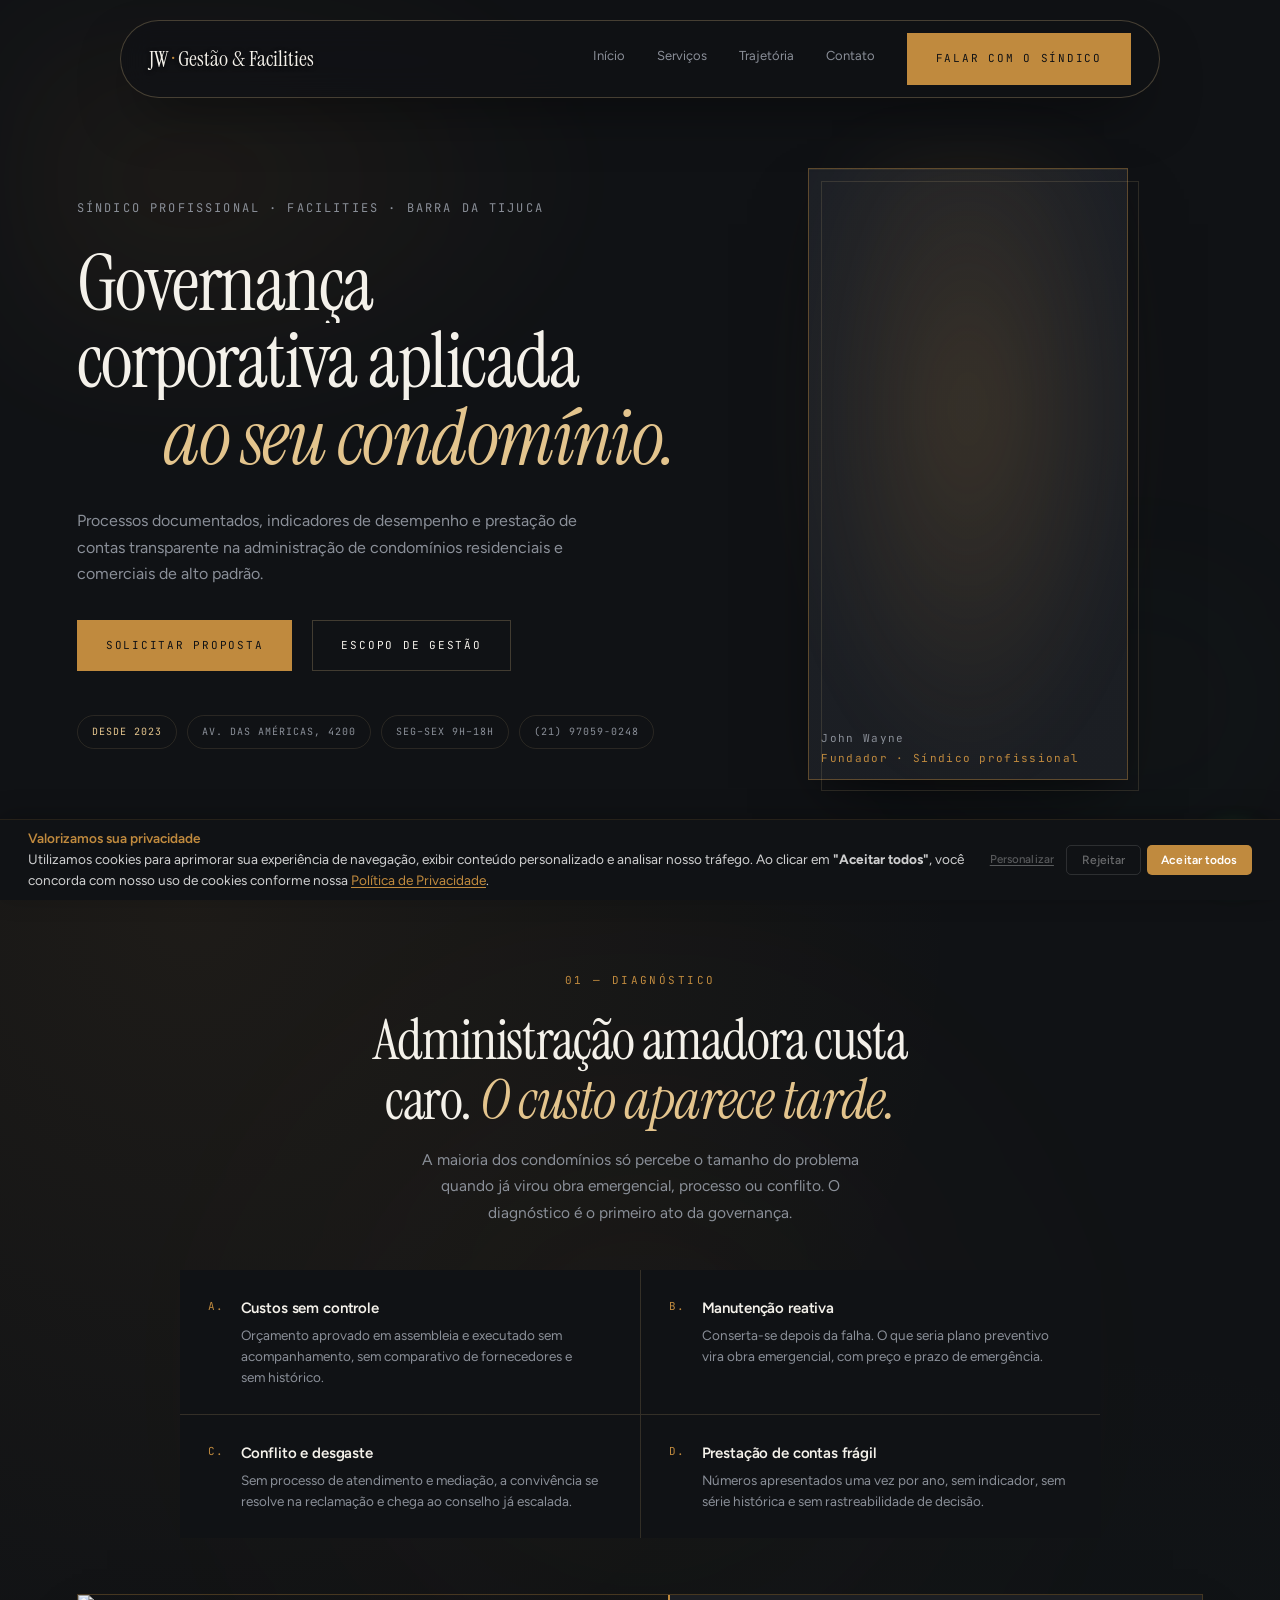
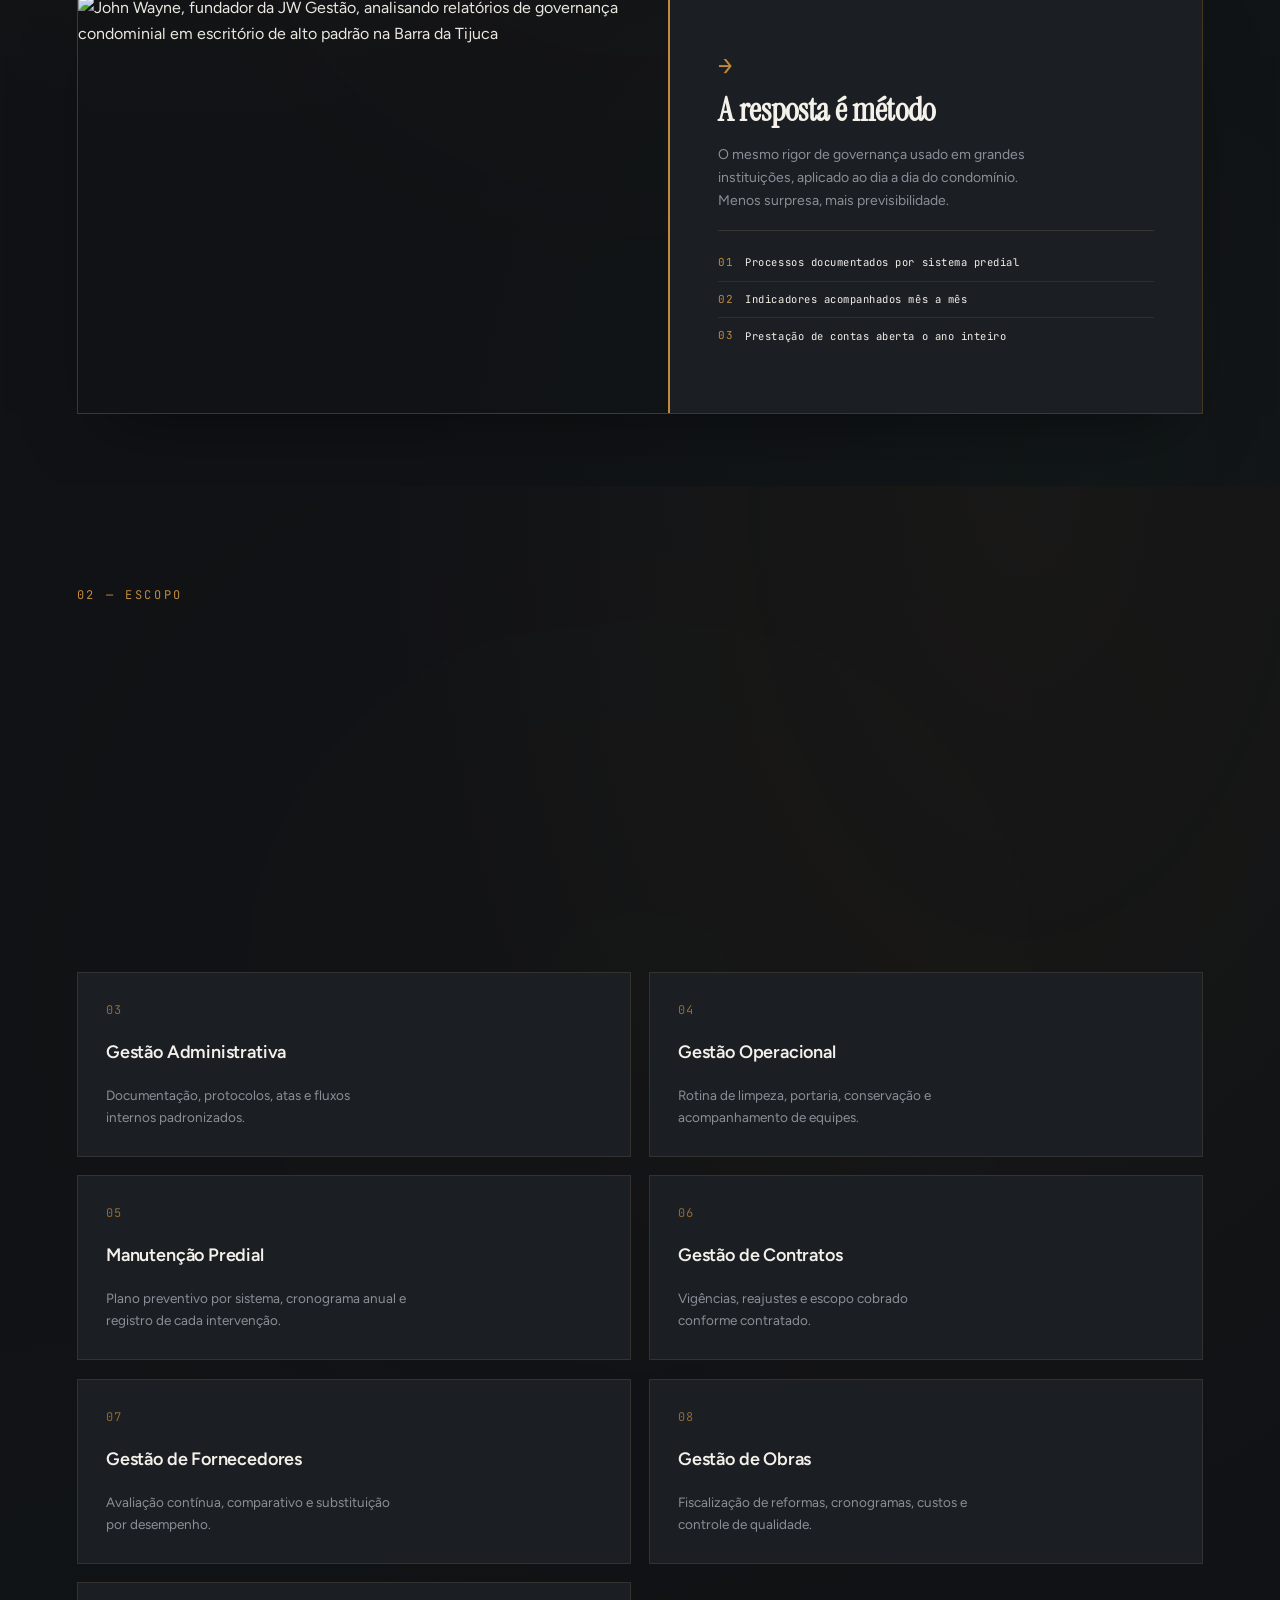
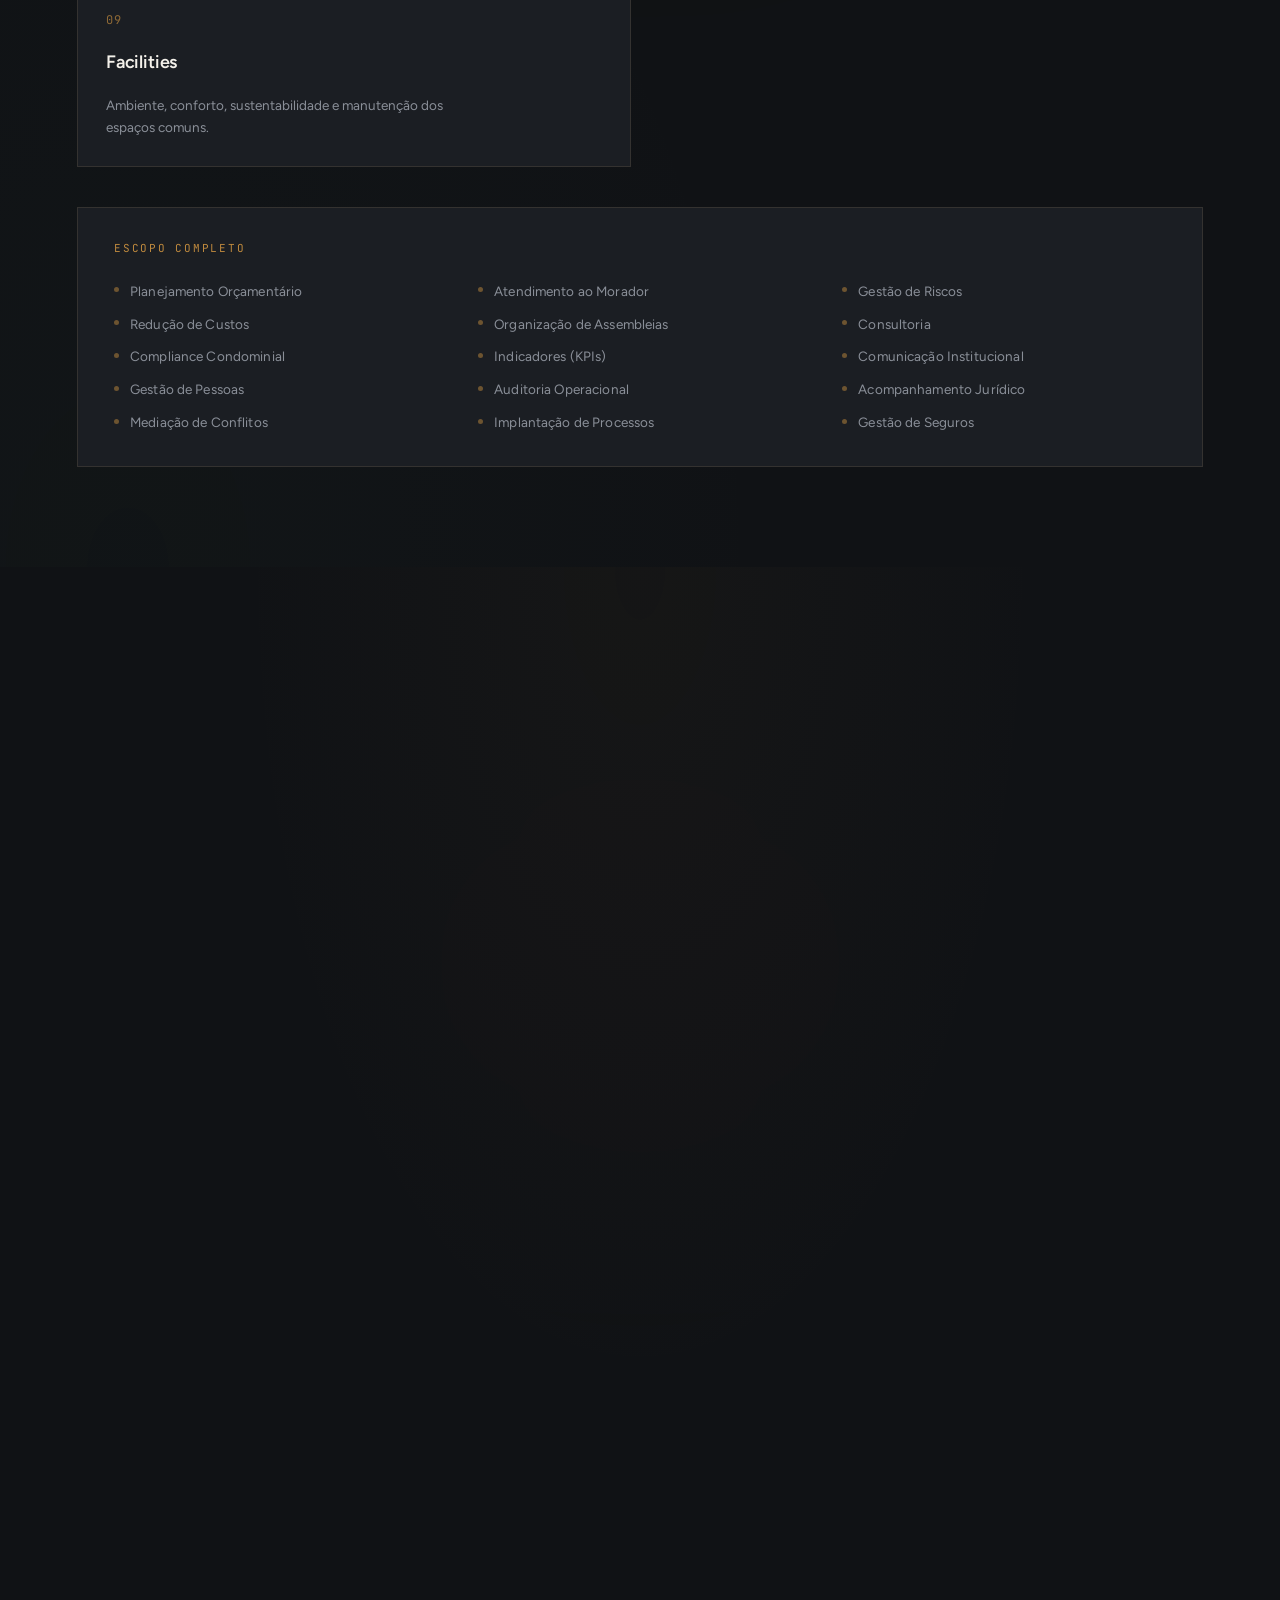
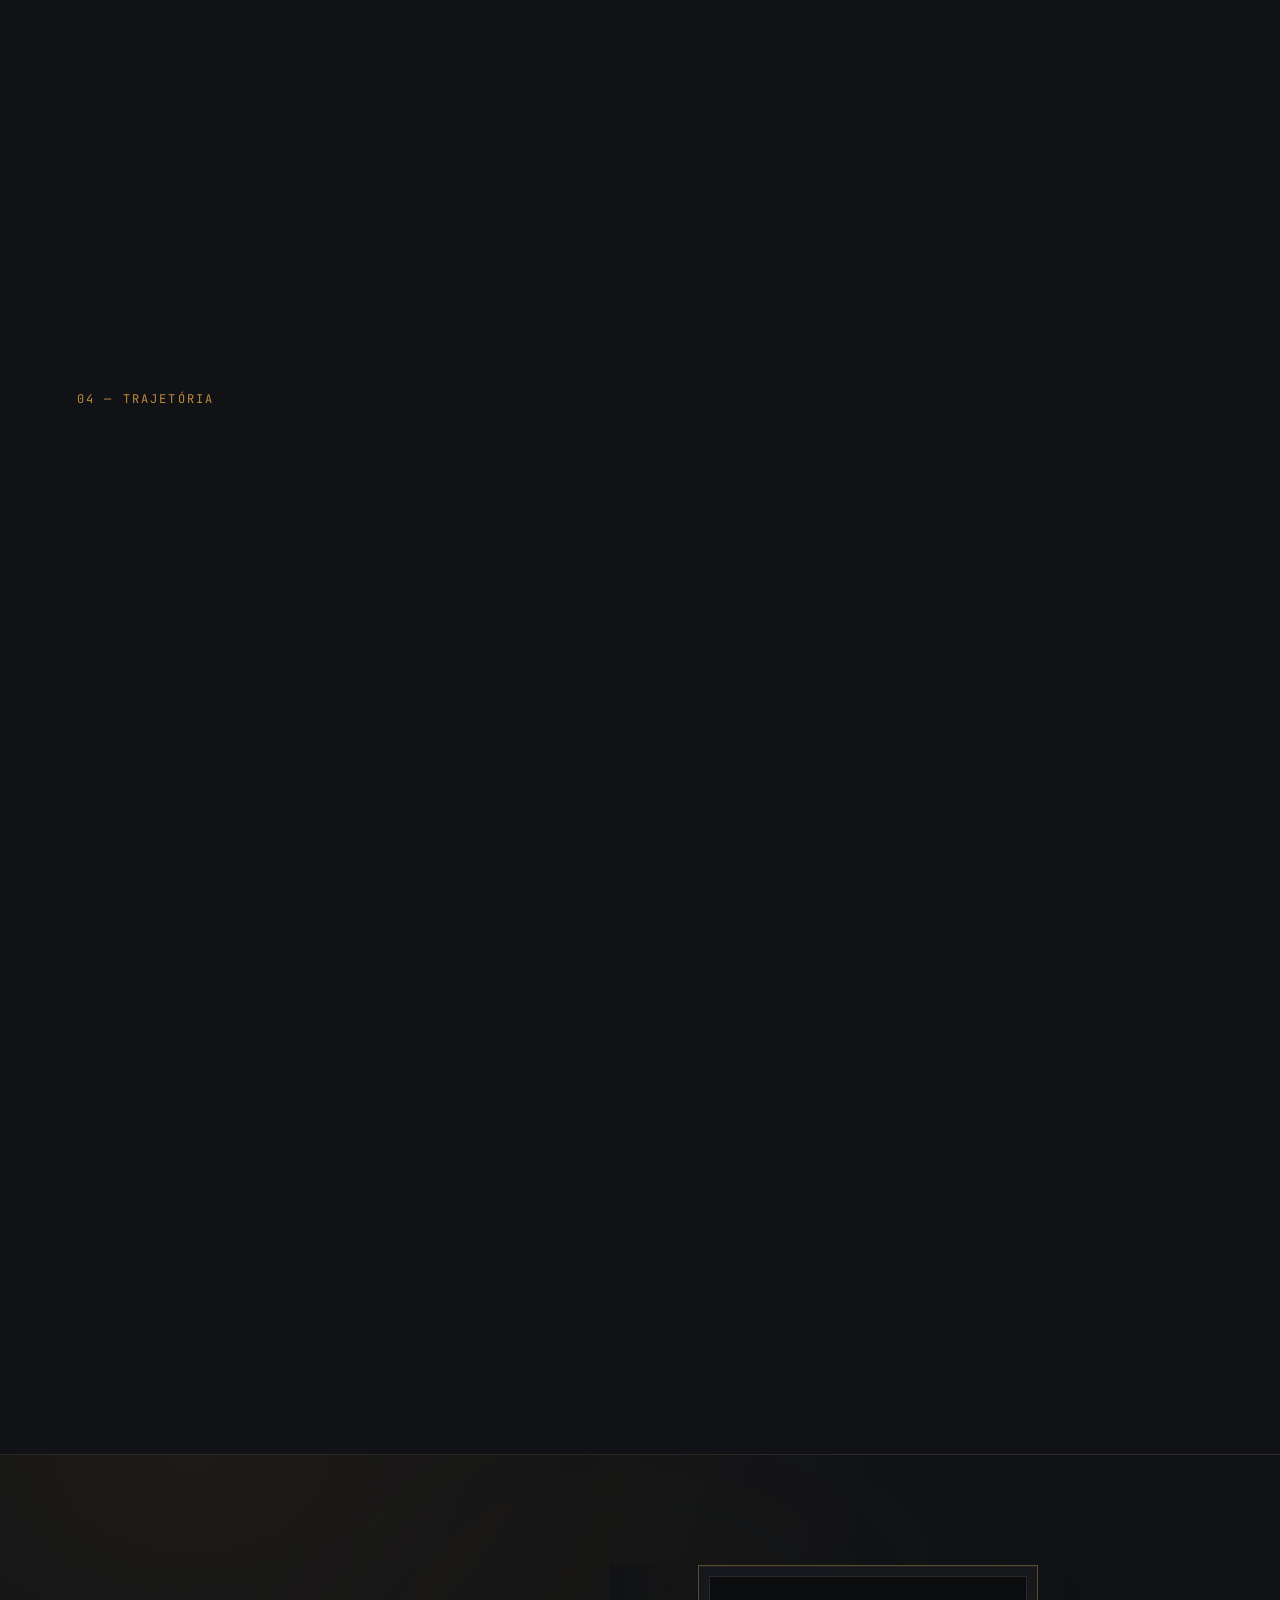
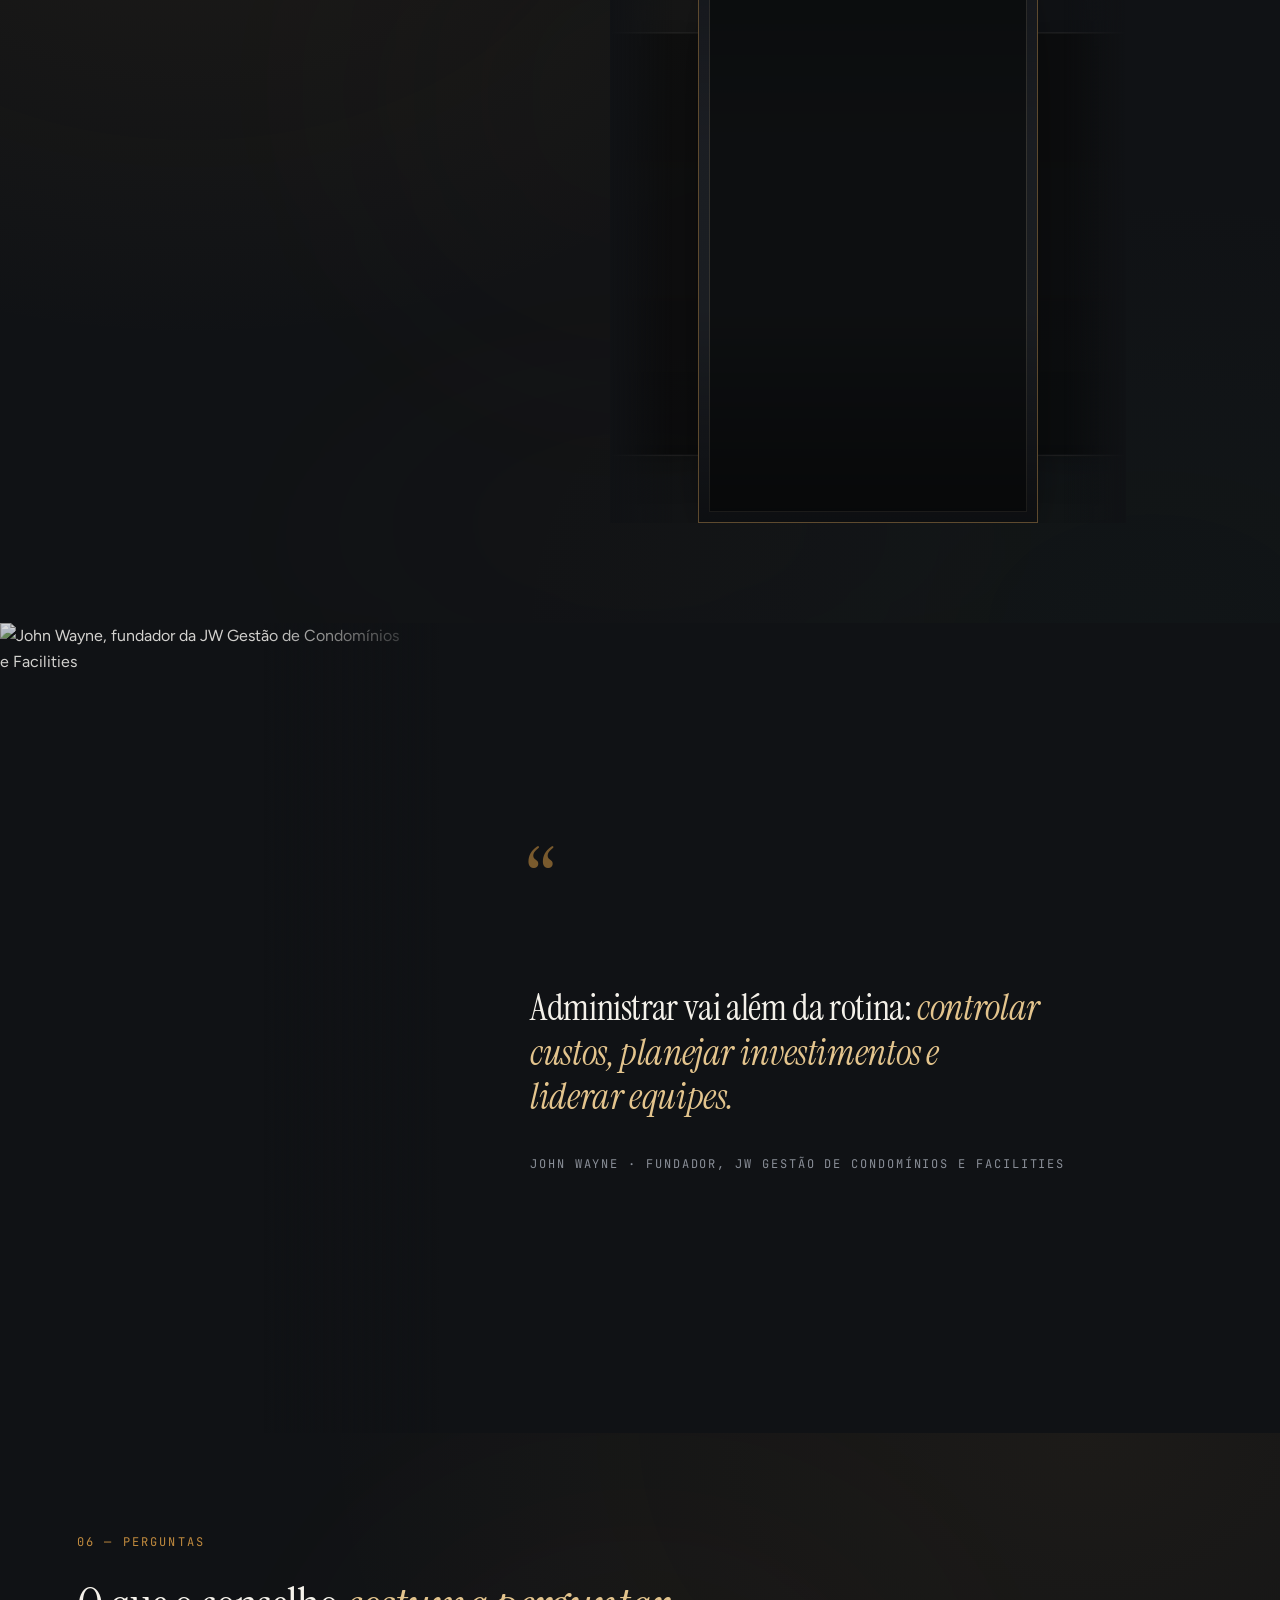
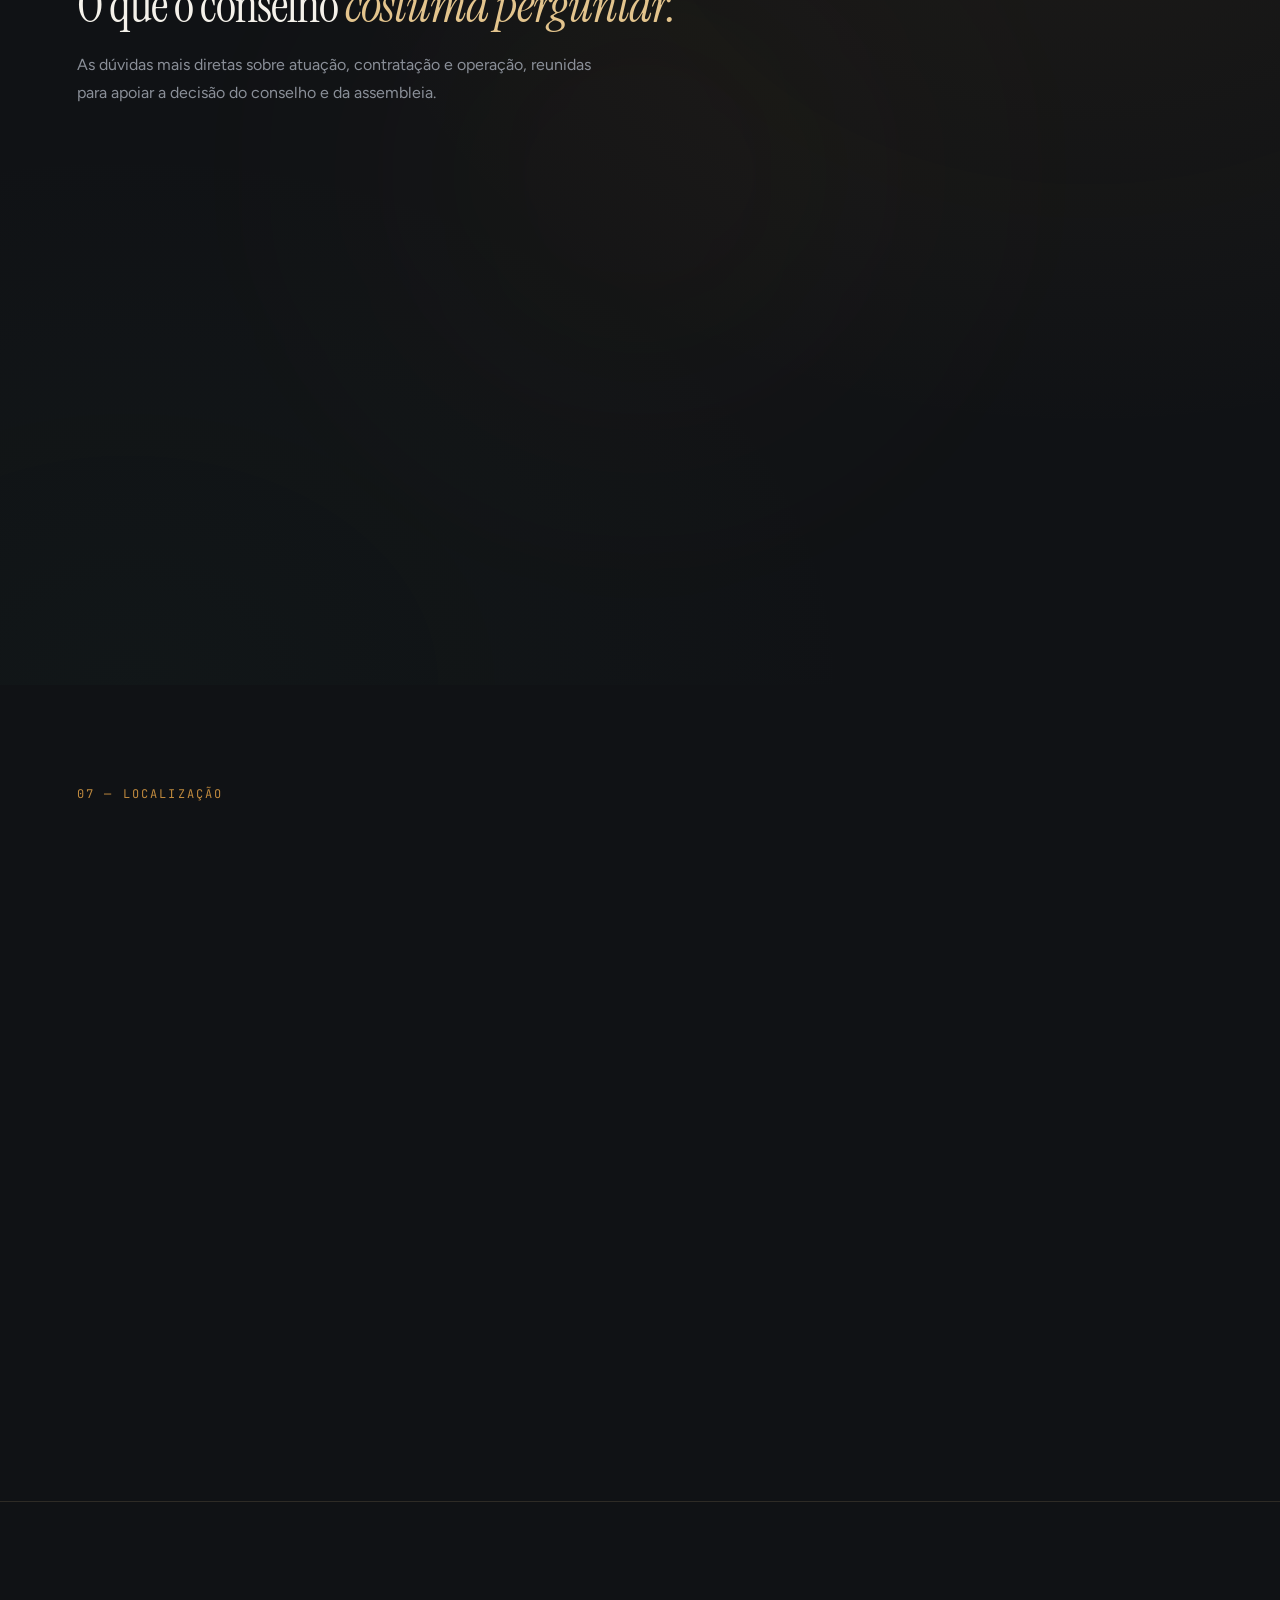
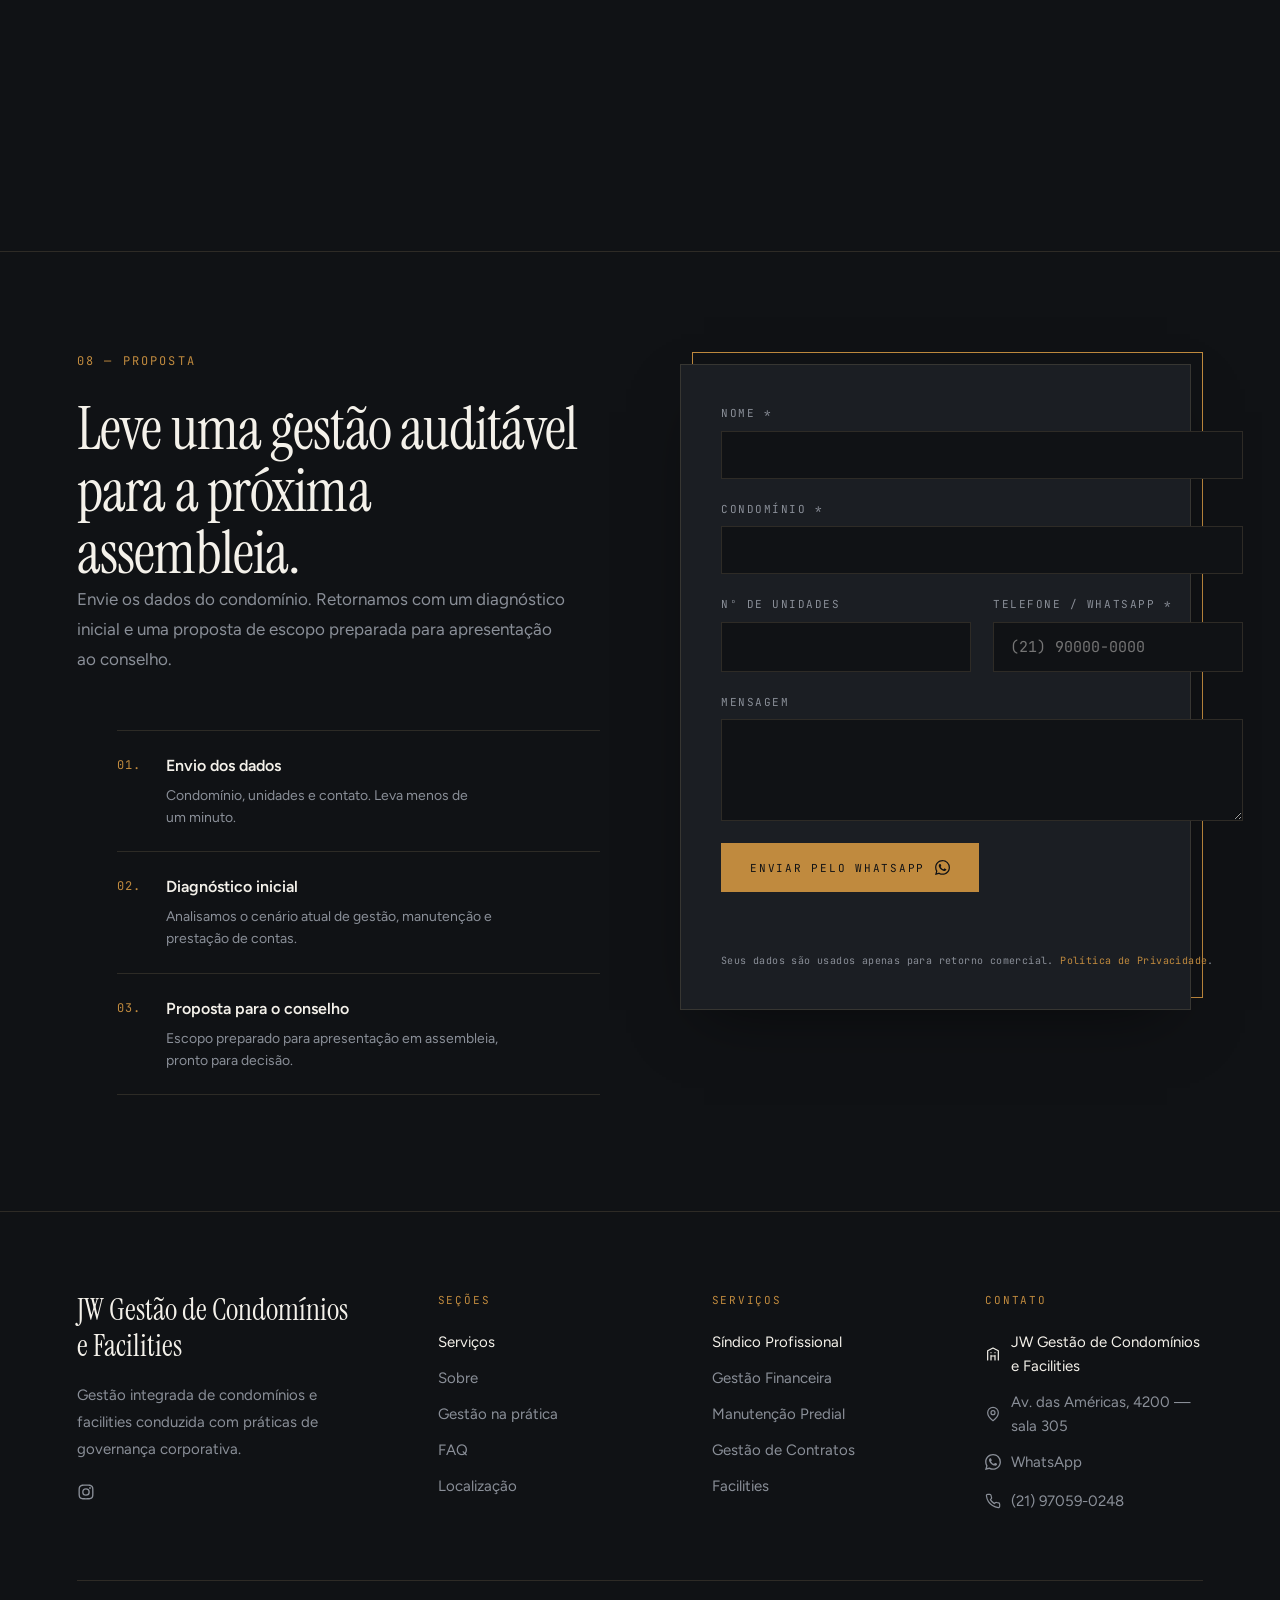
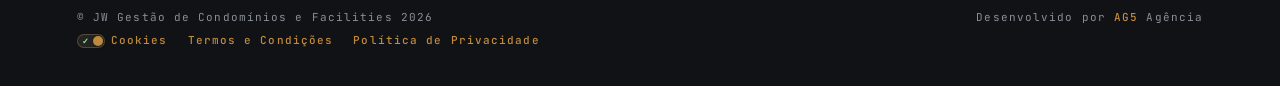
==== commit d0400df3: "Ajuste CEO e Scheme" ====
--- a/index.html
+++ b/index.html
@@ -3,15 +3,40 @@
 <head>
 <meta charset="UTF-8">
 <meta name="viewport" content="width=device-width, initial-scale=1">
-<title>JW Gestão de Condomínios e Facilities — Síndico Profissional na Barra da Tijuca</title>
-<meta name="description" content="Gestão de condomínios residenciais e comerciais com práticas de governança corporativa: síndico profissional, facilities, manutenção predial e prestação de contas transparente. Barra da Tijuca, Rio de Janeiro.">
+<title>Síndico Profissional em Barra da Tijuca | JW Gestão de Condomínios</title>
+<meta name="description" content="Síndico profissional e gestão de condomínios na Barra da Tijuca, RJ. Governança corporativa, prestação de contas transparente e manutenção predial. Solicite uma proposta.">
+<link rel="canonical" href="http://www.jwgestaocondominios.ag5agencia.site/">
+<meta name="robots" content="index, follow">
+<meta name="geo.region" content="BR-RJ">
+<meta name="geo.placename" content="Barra da Tijuca, Rio de Janeiro">
+<meta name="geo.position" content="-22.998932;-43.353664">
+<meta name="ICBM" content="-22.998932, -43.353664">
+
+<meta property="og:type" content="website">
+<meta property="og:site_name" content="JW Gestão de Condomínios e Facilities">
+<meta property="og:title" content="Síndico Profissional em Barra da Tijuca | JW Gestão de Condomínios">
+<meta property="og:description" content="Síndico profissional e gestão de condomínios na Barra da Tijuca, RJ. Governança corporativa, prestação de contas transparente e manutenção predial.">
+<meta property="og:url" content="http://www.jwgestaocondominios.ag5agencia.site/">
+<meta property="og:image" content="http://www.jwgestaocondominios.ag5agencia.site/assets/jw-gestao-condominios-john-wayne-foto-perfil.webp">
+<meta property="og:locale" content="pt_BR">
+
+<meta name="twitter:card" content="summary_large_image">
+<meta name="twitter:title" content="Síndico Profissional em Barra da Tijuca | JW Gestão de Condomínios">
+<meta name="twitter:description" content="Síndico profissional e gestão de condomínios na Barra da Tijuca, RJ. Governança corporativa e prestação de contas transparente.">
+<meta name="twitter:image" content="http://www.jwgestaocondominios.ag5agencia.site/assets/jw-gestao-condominios-john-wayne-foto-perfil.webp">
+
 <link rel="preconnect" href="https://fonts.googleapis.com">
 <link rel="preconnect" href="https://fonts.gstatic.com" crossorigin>
 <link href="https://fonts.googleapis.com/css2?family=Instrument+Serif:ital@0;1&family=Figtree:wght@400;500;600;700&family=JetBrains+Mono:wght@400;500&display=swap" rel="stylesheet">
 <link rel="stylesheet" href="style.css">
 <link rel="stylesheet" href="cookie-banner.css">
 <script type="application/ld+json">
-{"@context":"https://schema.org","@type":"LocalBusiness","name":"JW Gestão de Condomínios e Facilities","description":"Gestão integrada de condomínios e facilities com síndico profissional, processos documentados e indicadores de desempenho.","telephone":"+5521970590248","url":"https://www.jwcondominios.com.br","address":{"@type":"PostalAddress","streetAddress":"Av. das Américas, 4200 — Bl. 1, sala 305","addressLocality":"Rio de Janeiro","addressRegion":"RJ","postalCode":"22640-907","addressCountry":"BR"},"geo":{"@type":"GeoCoordinates","latitude":-22.99893180,"longitude":-43.35366390},"openingHoursSpecification":[{"@type":"OpeningHoursSpecification","dayOfWeek":["Monday","Tuesday","Wednesday","Thursday","Friday"],"opens":"09:00","closes":"18:00"}],"areaServed":"Barra da Tijuca, Rio de Janeiro - RJ","sameAs":["https://www.instagram.com/chamaojohn/","https://share.google/YadlORS5SsAcujL6U"]}
+{"@context":"https://schema.org","@graph":[
+{"@type":"ProfessionalService","@id":"http://www.jwgestaocondominios.ag5agencia.site/#negocio","name":"JW Gestão de Condomínios e Facilities","alternateName":"Síndico Profissional Barra da Tijuca RJ - JW Gestão de Condomínios e Facilities | Administração Condominial | Facilities","description":"Empresa especializada em gestão de condomínios residenciais e comerciais, com síndico profissional, gestão operacional, administrativa, financeira, manutenção predial, gestão de contratos e facilities.","url":"http://www.jwgestaocondominios.ag5agencia.site/","image":["http://www.jwgestaocondominios.ag5agencia.site/assets/jw-gestao-condominios-john-wayne-foto-perfil.webp"],"telephone":"+5521970590248","foundingDate":"2023-04-25","address":{"@type":"PostalAddress","streetAddress":"Av. das Américas, 4200 - Bl. 1, sala 305","addressLocality":"Rio de Janeiro","addressRegion":"RJ","postalCode":"22640-907","addressCountry":"BR"},"geo":{"@type":"GeoCoordinates","latitude":-22.99893180,"longitude":-43.35366390},"openingHoursSpecification":[{"@type":"OpeningHoursSpecification","dayOfWeek":["Monday","Tuesday","Wednesday","Thursday","Friday"],"opens":"09:00","closes":"18:00"}],"areaServed":[{"@type":"City","name":"Rio de Janeiro","containedInPlace":{"@type":"State","name":"Rio de Janeiro"}},{"@type":"Place","name":"Barra da Tijuca"},{"@type":"Place","name":"Recreio dos Bandeirantes"},{"@type":"Place","name":"Jacarepaguá"},{"@type":"Place","name":"Camorim"},{"@type":"Place","name":"Vargem Grande"},{"@type":"Place","name":"Itanhangá"}],"founder":{"@type":"Person","name":"John Wayne","jobTitle":"Fundador e Síndico Profissional","sameAs":["https://www.instagram.com/chamaojohn/"]},"hasOfferCatalog":{"@type":"OfferCatalog","name":"Serviços de Síndico Profissional Barra da Tijuca RJ - JW Gestão de Condomínios e Facilities","itemListElement":[{"@type":"Offer","itemOffered":{"@type":"Service","name":"Síndico Profissional","description":"Representação legal e condução da operação diária do condomínio, com rotina documentada e canal direto com o conselho.","areaServed":"Rio de Janeiro – RJ","provider":{"@id":"http://www.jwgestaocondominios.ag5agencia.site/#negocio"}}},{"@type":"Offer","itemOffered":{"@type":"Service","name":"Gestão Financeira","description":"Orçamento, fluxo de caixa e prestação de contas com série histórica.","areaServed":"Rio de Janeiro – RJ","provider":{"@id":"http://www.jwgestaocondominios.ag5agencia.site/#negocio"}}},{"@type":"Offer","itemOffered":{"@type":"Service","name":"Gestão Administrativa","description":"Documentação, protocolos, atas e fluxos internos padronizados.","areaServed":"Rio de Janeiro – RJ","provider":{"@id":"http://www.jwgestaocondominios.ag5agencia.site/#negocio"}}},{"@type":"Offer","itemOffered":{"@type":"Service","name":"Gestão Operacional","description":"Rotina de limpeza, portaria, conservação e acompanhamento de equipes.","areaServed":"Rio de Janeiro – RJ","provider":{"@id":"http://www.jwgestaocondominios.ag5agencia.site/#negocio"}}},{"@type":"Offer","itemOffered":{"@type":"Service","name":"Manutenção Predial","description":"Plano preventivo por sistema, cronograma anual e registro de cada intervenção.","areaServed":"Rio de Janeiro – RJ","provider":{"@id":"http://www.jwgestaocondominios.ag5agencia.site/#negocio"}}},{"@type":"Offer","itemOffered":{"@type":"Service","name":"Gestão de Contratos","description":"Vigências, reajustes e escopo cobrado conforme contratado.","areaServed":"Rio de Janeiro – RJ","provider":{"@id":"http://www.jwgestaocondominios.ag5agencia.site/#negocio"}}},{"@type":"Offer","itemOffered":{"@type":"Service","name":"Gestão de Fornecedores","description":"Avaliação contínua, comparativo e substituição por desempenho.","areaServed":"Rio de Janeiro – RJ","provider":{"@id":"http://www.jwgestaocondominios.ag5agencia.site/#negocio"}}},{"@type":"Offer","itemOffered":{"@type":"Service","name":"Gestão de Obras","description":"Fiscalização de reformas, cronogramas, custos e controle de qualidade.","areaServed":"Rio de Janeiro – RJ","provider":{"@id":"http://www.jwgestaocondominios.ag5agencia.site/#negocio"}}},{"@type":"Offer","itemOffered":{"@type":"Service","name":"Facilities","description":"Ambiente, conforto, sustentabilidade e manutenção dos espaços comuns.","areaServed":"Rio de Janeiro – RJ","provider":{"@id":"http://www.jwgestaocondominios.ag5agencia.site/#negocio"}}}]},"identifier":[{"@type":"PropertyValue","propertyID":"Google CID","value":"11930183886135742086"},{"@type":"PropertyValue","propertyID":"Google Place ID","value":"ChIJRS7CiM7bmwARhs41HgmHkKU"}],"hasMap":"https://maps.google.com/?cid=11930183886135742086","sameAs":["https://maps.google.com/?cid=11930183886135742086","https://www.instagram.com/chamaojohn/"]},
+{"@type":"WebSite","@id":"http://www.jwgestaocondominios.ag5agencia.site/#website","url":"http://www.jwgestaocondominios.ag5agencia.site/","name":"Síndico Profissional Barra da Tijuca RJ - JW Gestão de Condomínios e Facilities | Administração Condominial | Facilities","publisher":{"@id":"http://www.jwgestaocondominios.ag5agencia.site/#negocio"},"inLanguage":"pt-BR"},
+{"@type":"WebPage","@id":"http://www.jwgestaocondominios.ag5agencia.site/#webpage","url":"http://www.jwgestaocondominios.ag5agencia.site/","name":"Síndico Profissional em Barra da Tijuca | JW Gestão de Condomínios","description":"Síndico profissional e gestão de condomínios na Barra da Tijuca, RJ. Governança corporativa, prestação de contas transparente e manutenção predial.","isPartOf":{"@id":"http://www.jwgestaocondominios.ag5agencia.site/#website"},"about":{"@id":"http://www.jwgestaocondominios.ag5agencia.site/#negocio"},"inLanguage":"pt-BR"},
+{"@type":"FAQPage","@id":"http://www.jwgestaocondominios.ag5agencia.site/#faq","mainEntity":[{"@type":"Question","name":"O que faz um síndico profissional?","acceptedAnswer":{"@type":"Answer","text":"O síndico profissional é responsável pela administração completa do condomínio, atuando na gestão administrativa, financeira, operacional, manutenção, relacionamento com moradores, fornecedores e cumprimento das obrigações legais."}},{"@type":"Question","name":"A JW substitui a administradora do condomínio?","acceptedAnswer":{"@type":"Answer","text":"Não. A administradora e o síndico profissional possuem funções complementares. A administradora presta suporte administrativo, financeiro e contábil, enquanto a JW realiza a gestão estratégica e operacional do condomínio."}},{"@type":"Question","name":"Como funciona a contratação da JW?","acceptedAnswer":{"@type":"Answer","text":"A contratação é aprovada em assembleia condominial. Após a aprovação, é firmado um contrato de prestação de serviços e iniciamos o processo de transição e diagnóstico do condomínio."}},{"@type":"Question","name":"Como é feita a prestação de contas?","acceptedAnswer":{"@type":"Answer","text":"A prestação de contas é realizada com total transparência, em conjunto com a administradora do condomínio, por meio de relatórios financeiros e apresentação periódica aos condôminos."}},{"@type":"Question","name":"Como a JW controla os fornecedores?","acceptedAnswer":{"@type":"Answer","text":"Realizamos processos de cotação, análise técnica, negociação, fiscalização dos serviços e avaliação periódica do desempenho dos fornecedores."}},{"@type":"Question","name":"Vocês acompanham obras e reformas?","acceptedAnswer":{"@type":"Answer","text":"Sim. Fiscalizamos obras, acompanhamos cronogramas, controlamos contratos, verificamos a qualidade da execução e monitoramos custos e prazos."}},{"@type":"Question","name":"A JW realiza atendimento de emergência?","acceptedAnswer":{"@type":"Answer","text":"Sim. Atuamos na coordenação das ocorrências emergenciais do condomínio, acionando as equipes e fornecedores responsáveis para uma resposta rápida e eficiente."}},{"@type":"Question","name":"Qual a região de atendimento?","acceptedAnswer":{"@type":"Answer","text":"Atuação concentrada na Barra da Tijuca, com abrangência no Estado do Rio de Janeiro. Escritório na Av. das Américas, 4200."}},{"@type":"Question","name":"Como posso solicitar uma proposta?","acceptedAnswer":{"@type":"Answer","text":"Basta entrar em contato conosco pelos nossos canais de atendimento. Agendaremos uma conversa para entender as necessidades do condomínio e elaborar uma proposta personalizada."}},{"@type":"Question","name":"O que diferencia a JW Gestão de Condomínios e Facilities?","acceptedAnswer":{"@type":"Answer","text":"Nosso diferencial está na gestão profissional baseada em processos, indicadores de desempenho (KPIs), transparência, planejamento estratégico, valorização do patrimônio, comunicação eficiente e foco na melhoria contínua dos serviços."}}]}
+]}
 </script>
 </head>
 <body>
@@ -39,9 +64,10 @@
     <div class="hero__text">
       <p class="label hero__label">Síndico profissional · Facilities · Barra da Tijuca</p>
       <h1 class="hero__title">
-        <span class="mask"><span class="mask__in" style="--d:0ms">Governança</span></span>
-        <span class="mask"><span class="mask__in" style="--d:120ms">corporativa aplicada</span></span>
-        <span class="mask mask--indent"><span class="mask__in mask__in--italic" style="--d:240ms">ao seu condomínio.</span></span>
+        <span class="sr-only">Síndico Profissional e Gestão de Condomínios na Barra da Tijuca, RJ — </span>
+        <span class="mask" aria-hidden="true"><span class="mask__in" style="--d:0ms">Governança</span></span>
+        <span class="mask" aria-hidden="true"><span class="mask__in" style="--d:120ms">corporativa aplicada</span></span>
+        <span class="mask mask--indent" aria-hidden="true"><span class="mask__in mask__in--italic" style="--d:240ms">ao seu condomínio.</span></span>
       </h1>
       <p class="hero__sub">Processos documentados, indicadores de desempenho e prestação de contas transparente na administração de condomínios residenciais e comerciais de alto padrão.</p>
       <div class="hero__ctas">
@@ -123,7 +149,7 @@
   <!-- ATO 3 — a solução, clímax editorial em duas colunas -->
   <div class="solution solution--split reveal">
     <figure class="solution__figure">
-      <img src="Assets/diagnostico-editorial.png" alt="John Wayne, fundador da JW Gestão, analisando relatórios de governança condominial em escritório de alto padrão na Barra da Tijuca" loading="lazy">
+      <img src="assets/diagnostico-editorial.png" alt="John Wayne, fundador da JW Gestão, analisando relatórios de governança condominial em escritório de alto padrão na Barra da Tijuca" loading="lazy" width="1024" height="1024">
     </figure>
     <div class="solution__content">
       <span class="solution__icon" aria-hidden="true">→</span>
@@ -244,7 +270,7 @@
         <p class="operacao__card-text">Padrão de limpeza, jardinagem e manutenção de áreas comuns verificado por checklist, não por impressão.</p>
       </div>
       <figure class="operacao__card-media">
-        <img src="Assets/operacao-conservacao-auditada.png" alt="Conservação auditada de áreas comuns em condomínio de alto padrão" loading="lazy">
+        <img src="assets/operacao-conservacao-auditada.png" alt="Conservação auditada de áreas comuns em condomínio de alto padrão" loading="lazy" width="1024" height="1024">
       </figure>
     </article>
 
@@ -256,7 +282,7 @@
         <p class="operacao__card-text">Pauta, documentação e ata rastreáveis. O conselho decide informado.</p>
       </div>
       <figure class="operacao__card-media">
-        <img src="Assets/operacao-assembleias-conselho.png" alt="Sala de reunião executiva para conselho condominial" loading="lazy">
+        <img src="assets/operacao-assembleias-conselho.png" alt="Sala de reunião executiva para conselho condominial" loading="lazy" width="1024" height="1024">
       </figure>
     </article>
 
@@ -268,7 +294,7 @@
         <p class="operacao__card-text">Cronograma por sistema. Intervenções registradas, custos antecipados.</p>
       </div>
       <figure class="operacao__card-media">
-        <img src="Assets/operacao-manutencao-preventiva.png" alt="Manutenção preventiva de elevadores e sistemas prediais no hall de condomínio residencial de luxo" loading="lazy">
+        <img src="assets/operacao-manutencao-preventiva.png" alt="Manutenção preventiva de elevadores e sistemas prediais no hall de condomínio residencial de luxo" loading="lazy" width="1024" height="1024">
       </figure>
     </article>
 
@@ -280,7 +306,7 @@
         <p class="operacao__card-text">Procedimento escrito, comunicação padronizada e controle de prestadores.</p>
       </div>
       <figure class="operacao__card-media">
-        <img src="Assets/operacao-portaria-acesso.png" alt="Portaria e controle de acesso sofisticado em condomínio" loading="lazy">
+        <img src="assets/operacao-portaria-acesso.png" alt="Portaria e controle de acesso sofisticado em condomínio" loading="lazy" width="1024" height="1024">
       </figure>
     </article>
   </div>
@@ -423,7 +449,7 @@
 <!-- BLOCO PENDENTE: substituir por avaliação real do Google quando disponível. Não renderizar estrelas, nota média nem logo do Google até haver dado real. -->
 <section class="statement" id="declaracao">
   <div class="statement__portrait reveal">
-    <img src="assets/jw-gestao-condominios-john-wayne-foto-perfil.webp" alt="John Wayne, fundador da JW Gestão de Condomínios e Facilities" loading="lazy">
+    <img src="assets/jw-gestao-condominios-john-wayne-foto-perfil.webp" alt="John Wayne, fundador da JW Gestão de Condomínios e Facilities" loading="lazy" width="1080" height="1080">
   </div>
   <div class="statement__content">
     <span class="statement__quote" aria-hidden="true">“</span>
@@ -546,7 +572,7 @@
           <svg viewBox="0 0 24 24" fill="currentColor" width="15" height="15" aria-hidden="true"><path d="M17.472 14.382c-.297-.149-1.758-.867-2.03-.967-.273-.099-.471-.148-.67.15-.197.297-.767.966-.94 1.164-.173.199-.347.223-.644.075-.297-.15-1.255-.463-2.39-1.475-.883-.788-1.48-1.761-1.653-2.059-.173-.297-.018-.458.13-.606.134-.133.298-.347.446-.52.149-.174.198-.298.298-.497.099-.198.05-.371-.025-.52-.075-.149-.669-1.612-.916-2.207-.242-.579-.487-.5-.669-.51-.173-.008-.371-.01-.57-.01-.198 0-.52.074-.792.372-.272.297-1.04 1.016-1.04 2.479 0 1.462 1.065 2.875 1.213 3.074.149.198 2.096 3.2 5.077 4.487.709.306 1.262.489 1.694.625.712.227 1.36.195 1.871.118.571-.085 1.758-.719 2.006-1.413.248-.694.248-1.289.173-1.413-.074-.124-.272-.198-.57-.347m-5.421 7.403h-.004a9.87 9.87 0 01-5.031-1.378l-.361-.214-3.741.982.998-3.648-.235-.374a9.86 9.86 0 01-1.51-5.26c.001-5.45 4.436-9.884 9.888-9.884 2.64 0 5.122 1.03 6.988 2.898a9.825 9.825 0 012.893 6.994c-.003 5.45-4.437 9.884-9.885 9.884m8.413-18.297A11.815 11.815 0 0012.05 0C5.495 0 .16 5.335.157 11.892c0 2.096.547 4.142 1.588 5.945L.057 24l6.305-1.654a11.882 11.882 0 005.683 1.448h.005c6.554 0 11.89-5.335 11.893-11.893a11.821 11.821 0 00-3.48-8.413z"/></svg>
         </button>
         <p class="form__status mono" id="formStatus" role="status"></p>
-        <p class="form__privacy mono muted">Seus dados são usados apenas para retorno comercial. <a href="politica-de-privacidade.html">Política de Privacidade</a>.</p>
+        <p class="form__privacy mono muted">Seus dados são usados apenas para retorno comercial. <a href="/politica-de-privacidade">Política de Privacidade</a>.</p>
       </form>
     </div>
   </div>
@@ -607,8 +633,8 @@
           </span>
           Cookies
         </a>
-        <a href="termos-e-condicoes.html">Termos e Condições</a>
-        <a href="politica-de-privacidade.html">Política de Privacidade</a>
+        <a href="/termos-e-condicoes">Termos e Condições</a>
+        <a href="/politica-de-privacidade">Política de Privacidade</a>
       </span>
     </div>
     <span>Desenvolvido por <a href="https://www.ag5agencia.com.br" target="_blank" rel="noopener">AG5</a> Agência</span>
@@ -639,7 +665,7 @@
         Utilizamos cookies para aprimorar sua experiência de navegação, exibir conteúdo
         personalizado e analisar nosso tráfego. Ao clicar em <strong>"Aceitar todos"</strong>,
         você concorda com nosso uso de cookies conforme nossa
-        <a href="politica-de-privacidade.html" class="ck-banner__link">Política de Privacidade</a>.
+        <a href="/politica-de-privacidade" class="ck-banner__link">Política de Privacidade</a>.
       </p>
     </div>
     <div class="ck-banner__actions">
@@ -800,7 +826,7 @@
   </a>
 </div>
 
-<script src="script.js"></script>
+<script src="script.js" defer></script>
 <script src="cookie-banner.js" defer></script>
 </body>
 </html>
--- a/style.css
+++ b/style.css
@@ -29,6 +29,7 @@
   -webkit-font-smoothing:antialiased;overflow-x:hidden;text-wrap:pretty;
 }
 img,video,iframe{max-width:100%;display:block}
+.sr-only{position:absolute;width:1px;height:1px;padding:0;margin:-1px;overflow:hidden;clip:rect(0,0,0,0);white-space:nowrap;border:0}
 a{color:var(--bronze);text-decoration:none;transition:color .28s ease}
 a:hover{color:var(--bronze-claro)}
 h1,h2,h3,p,figure,blockquote{margin:0}
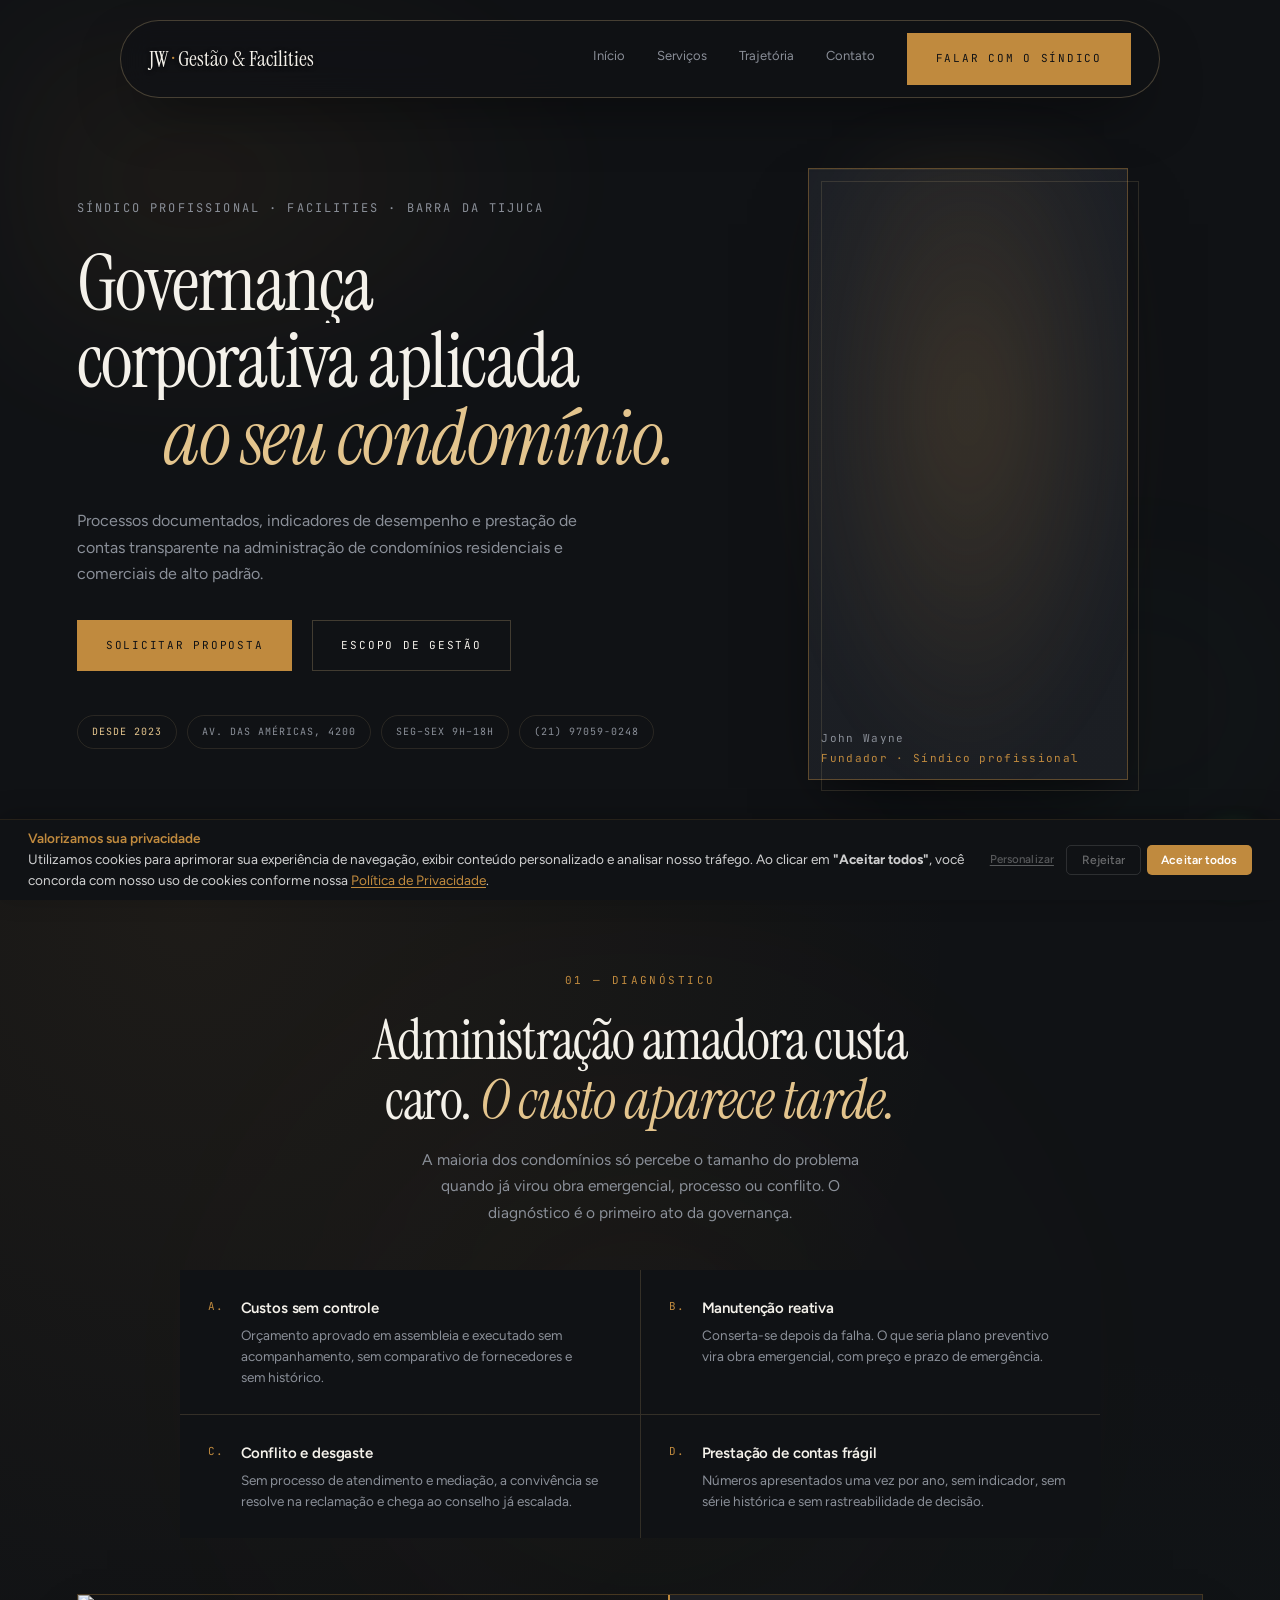
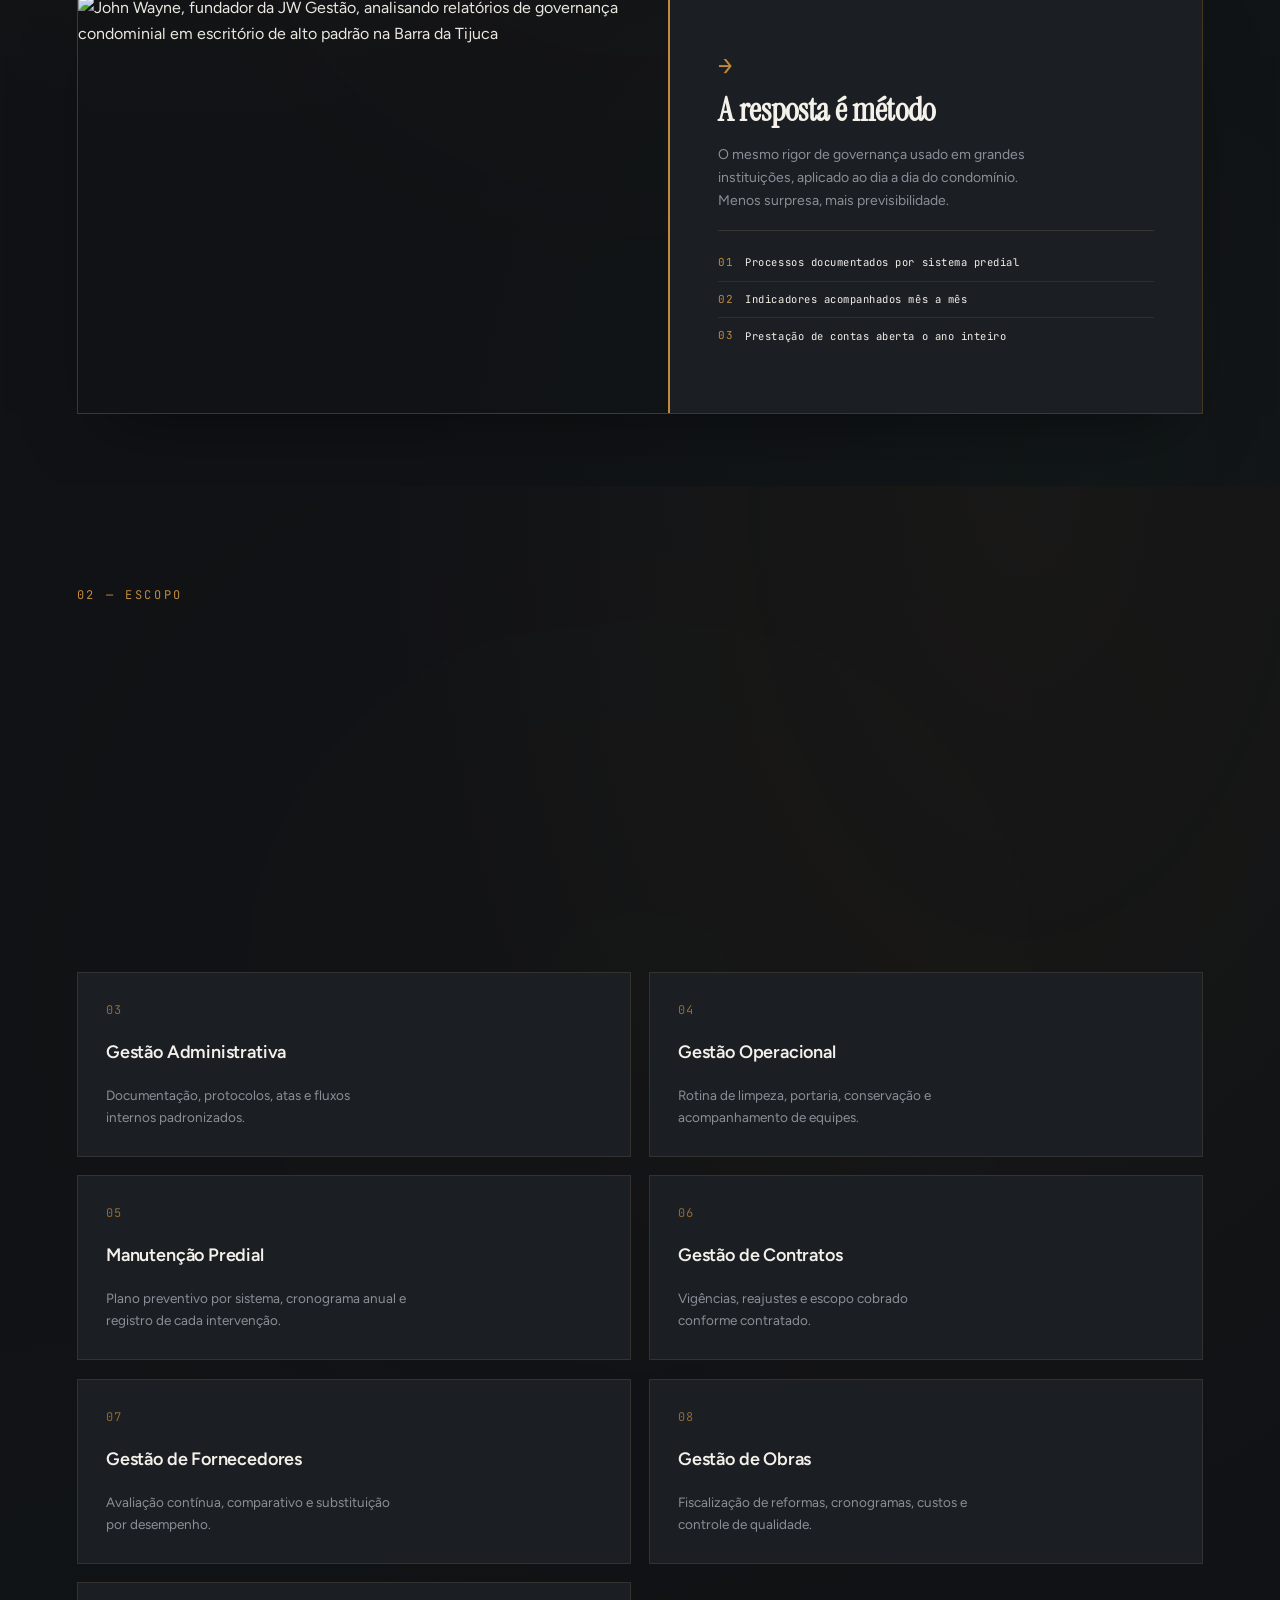
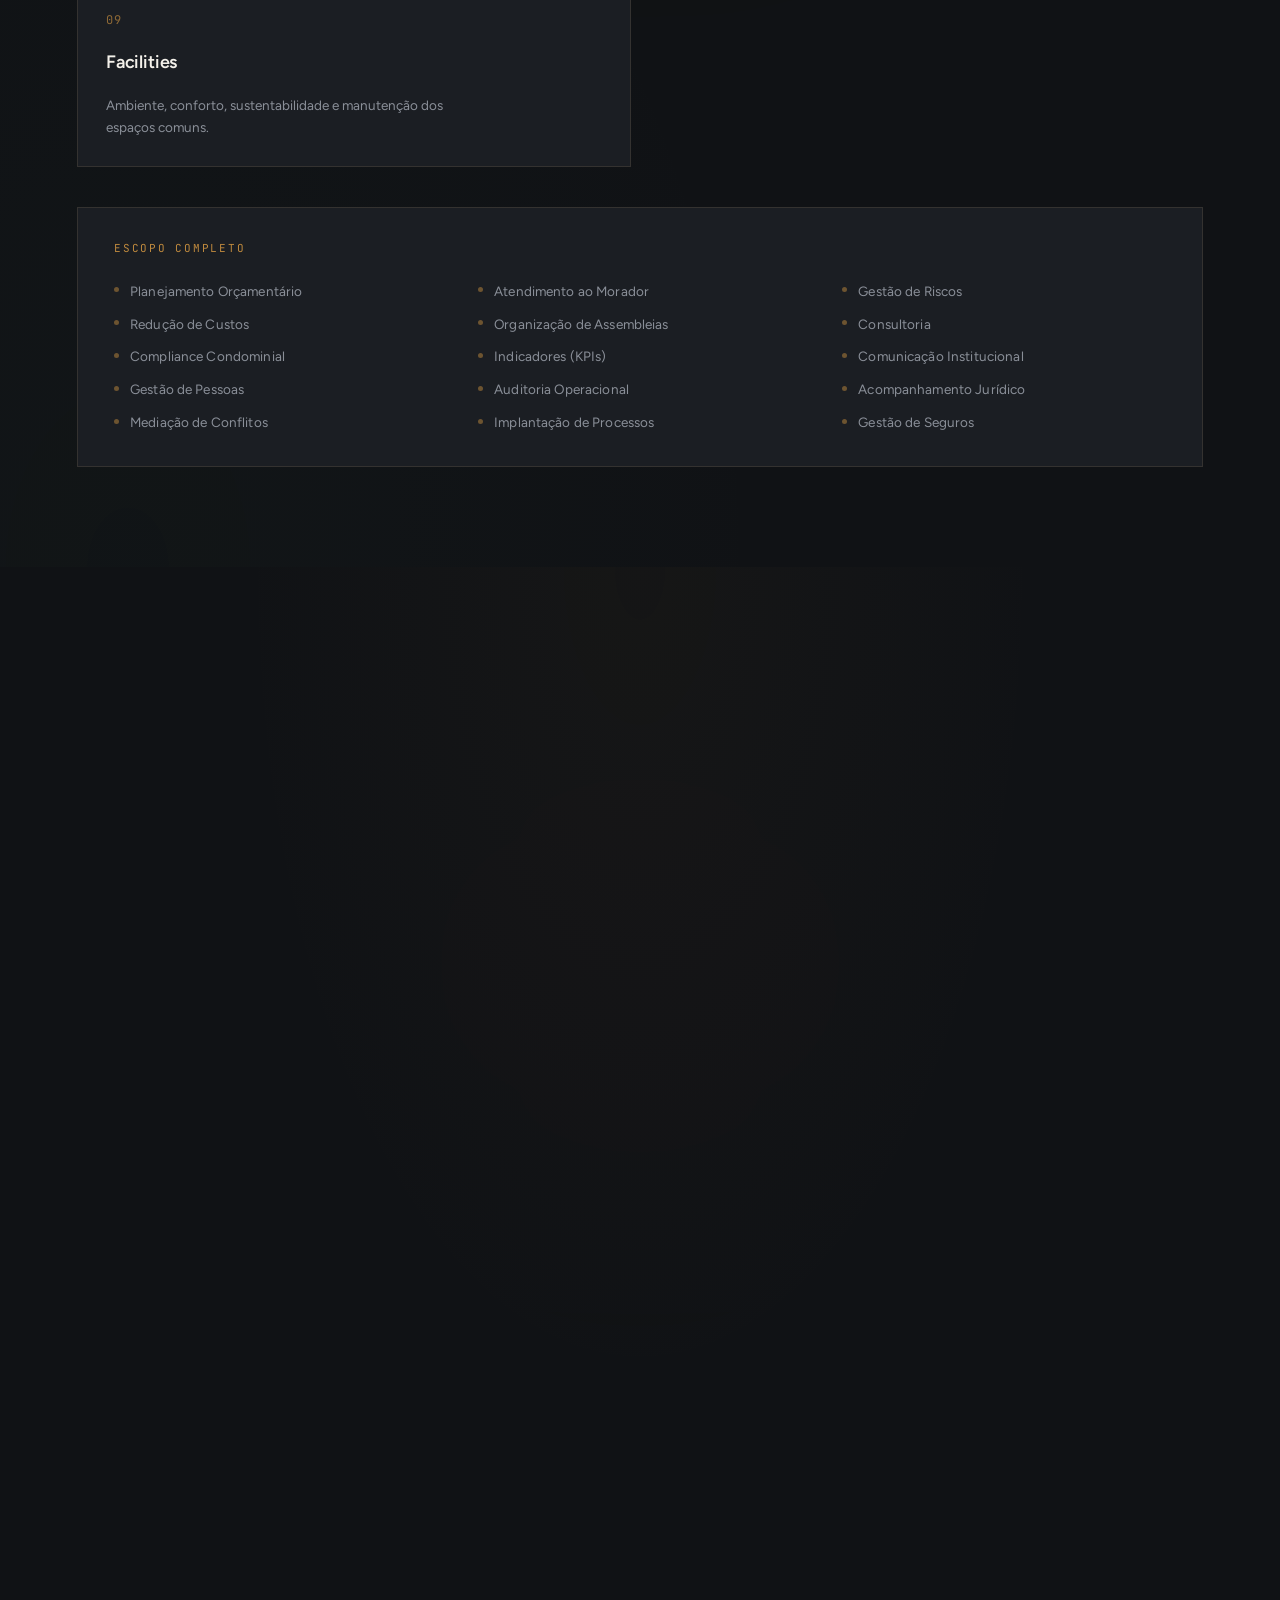
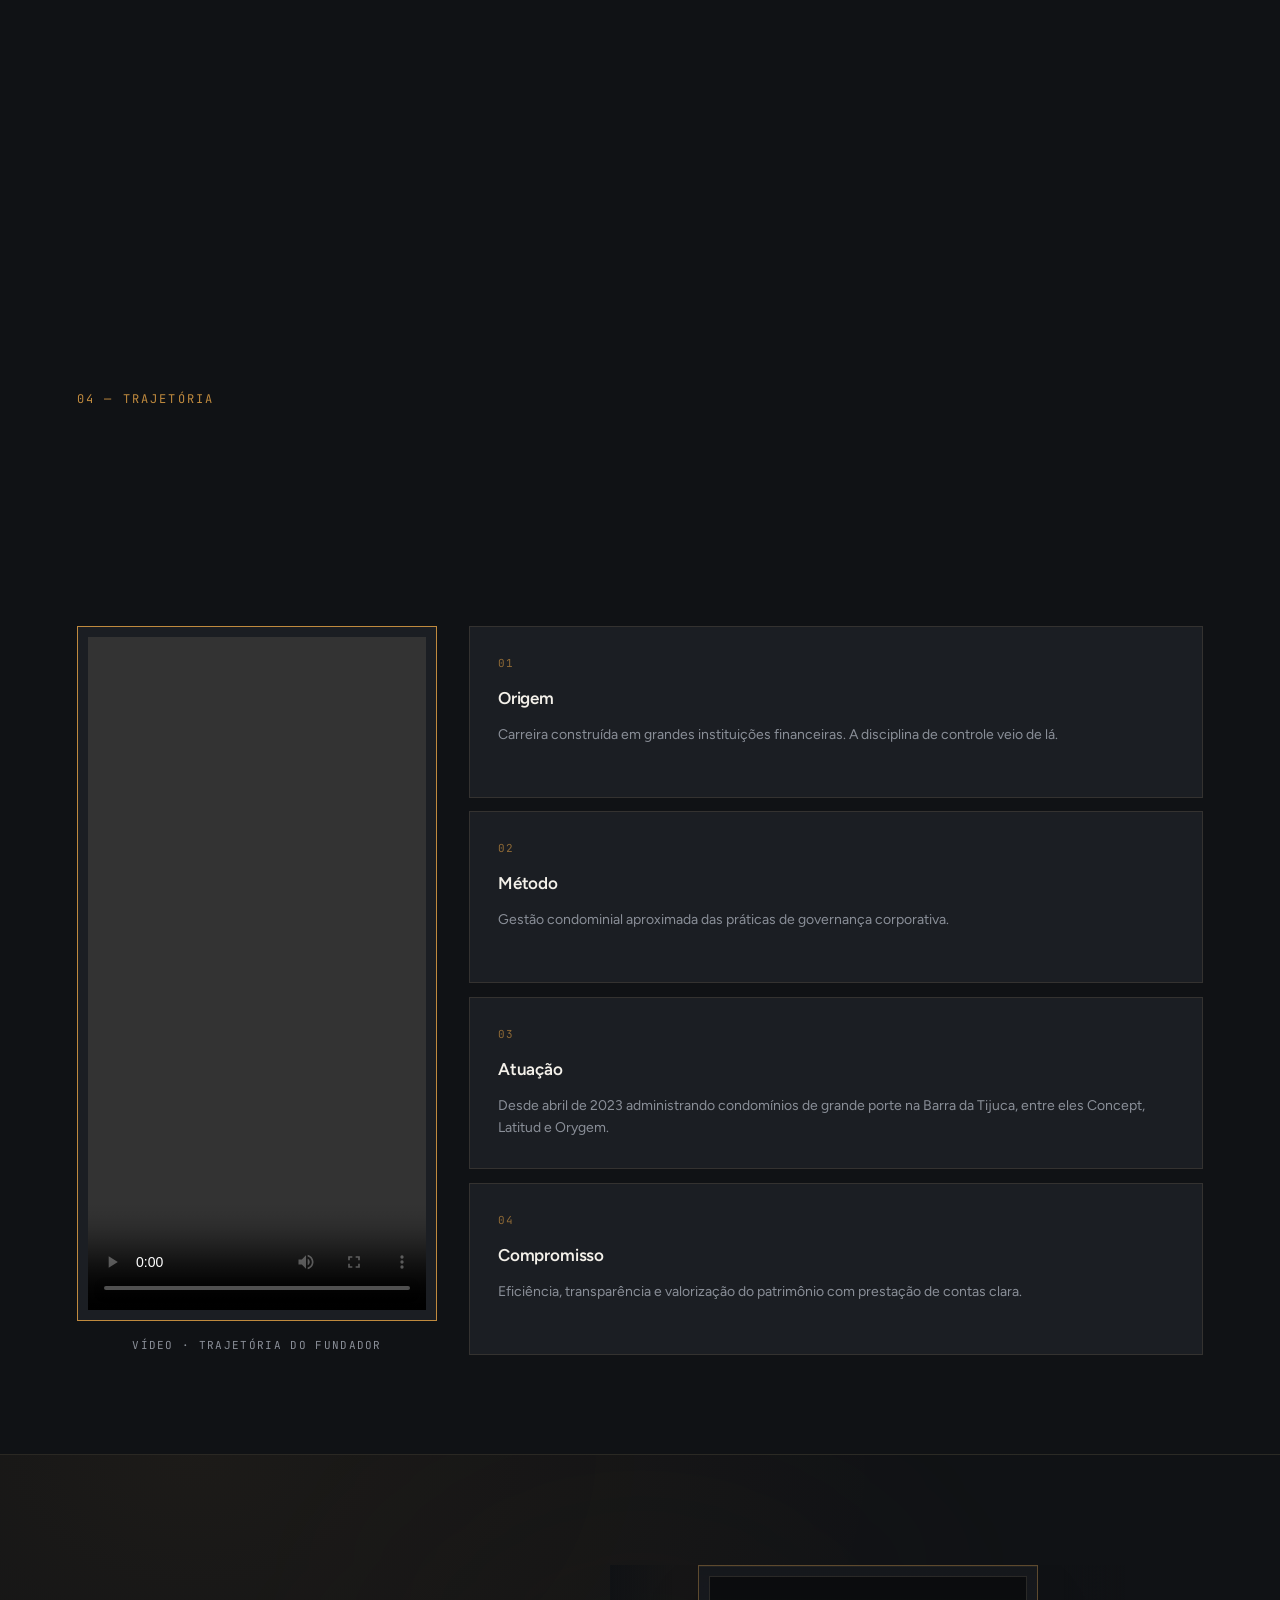
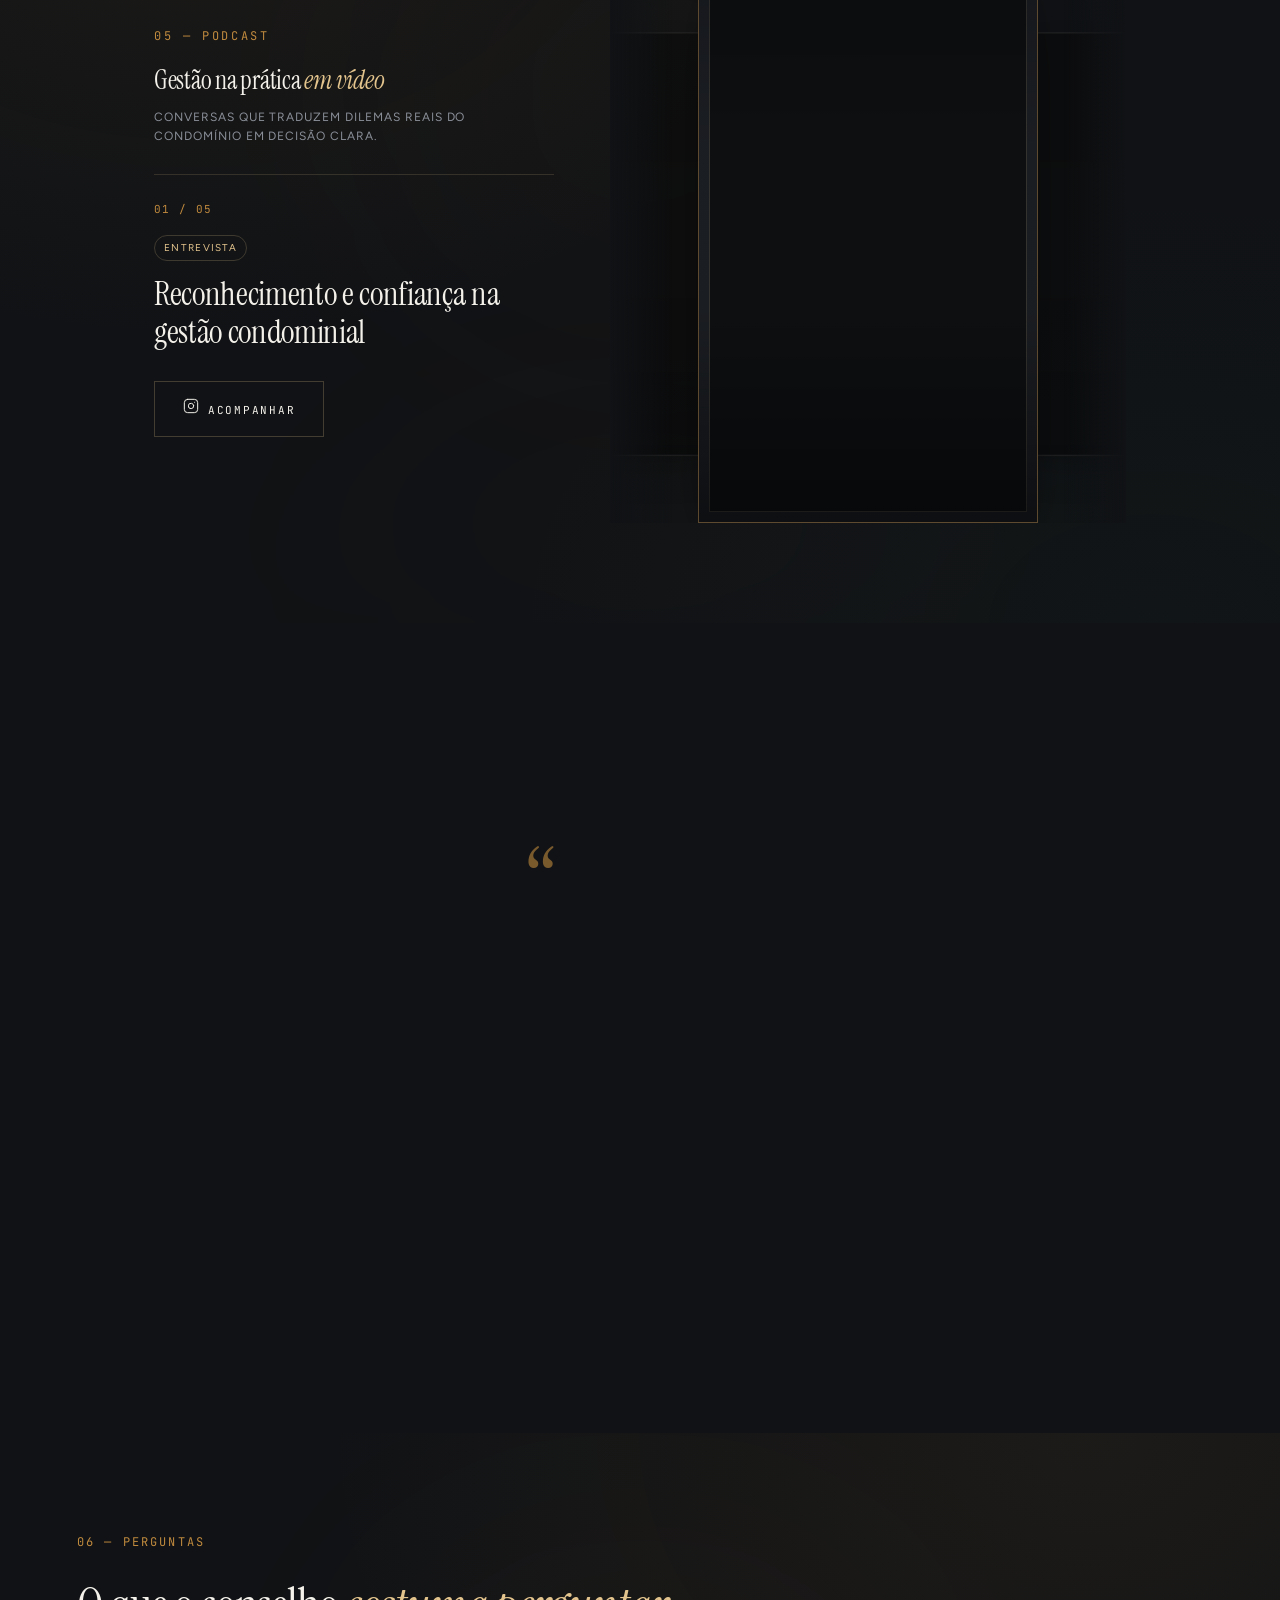
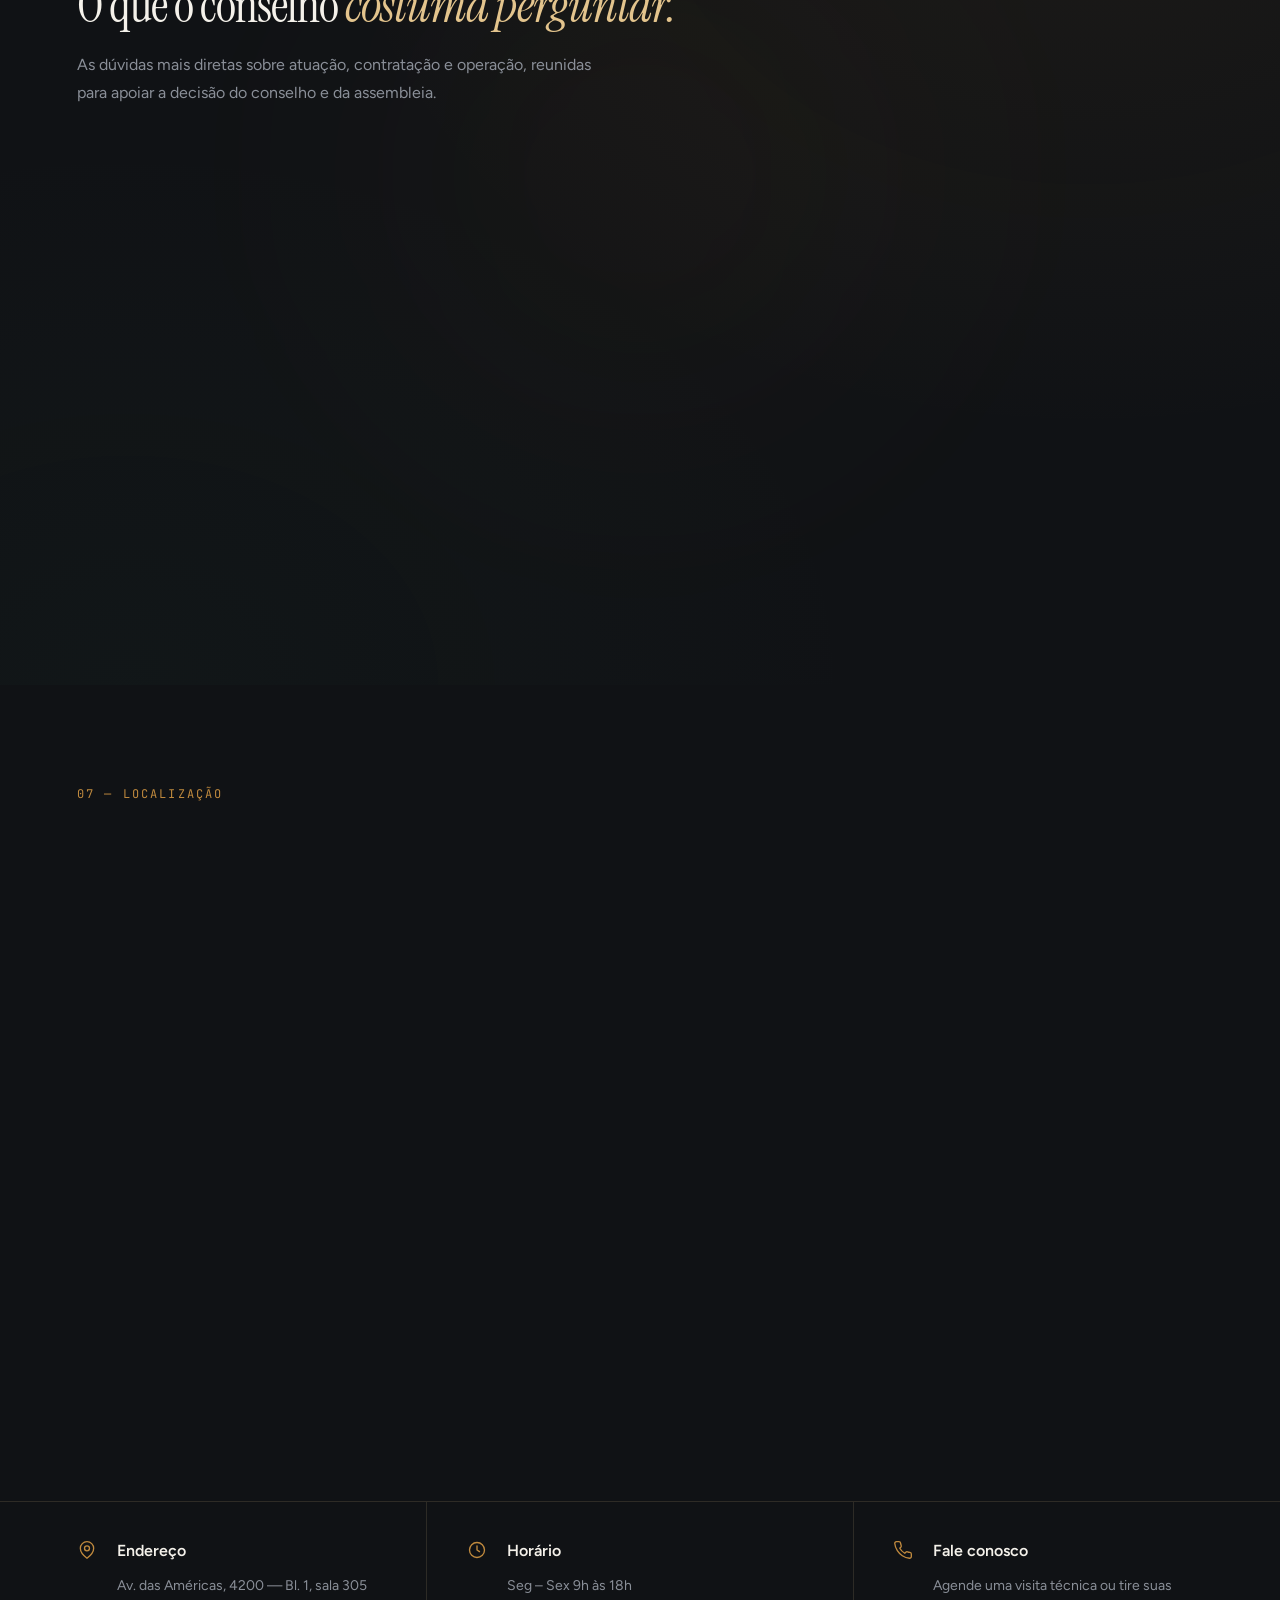
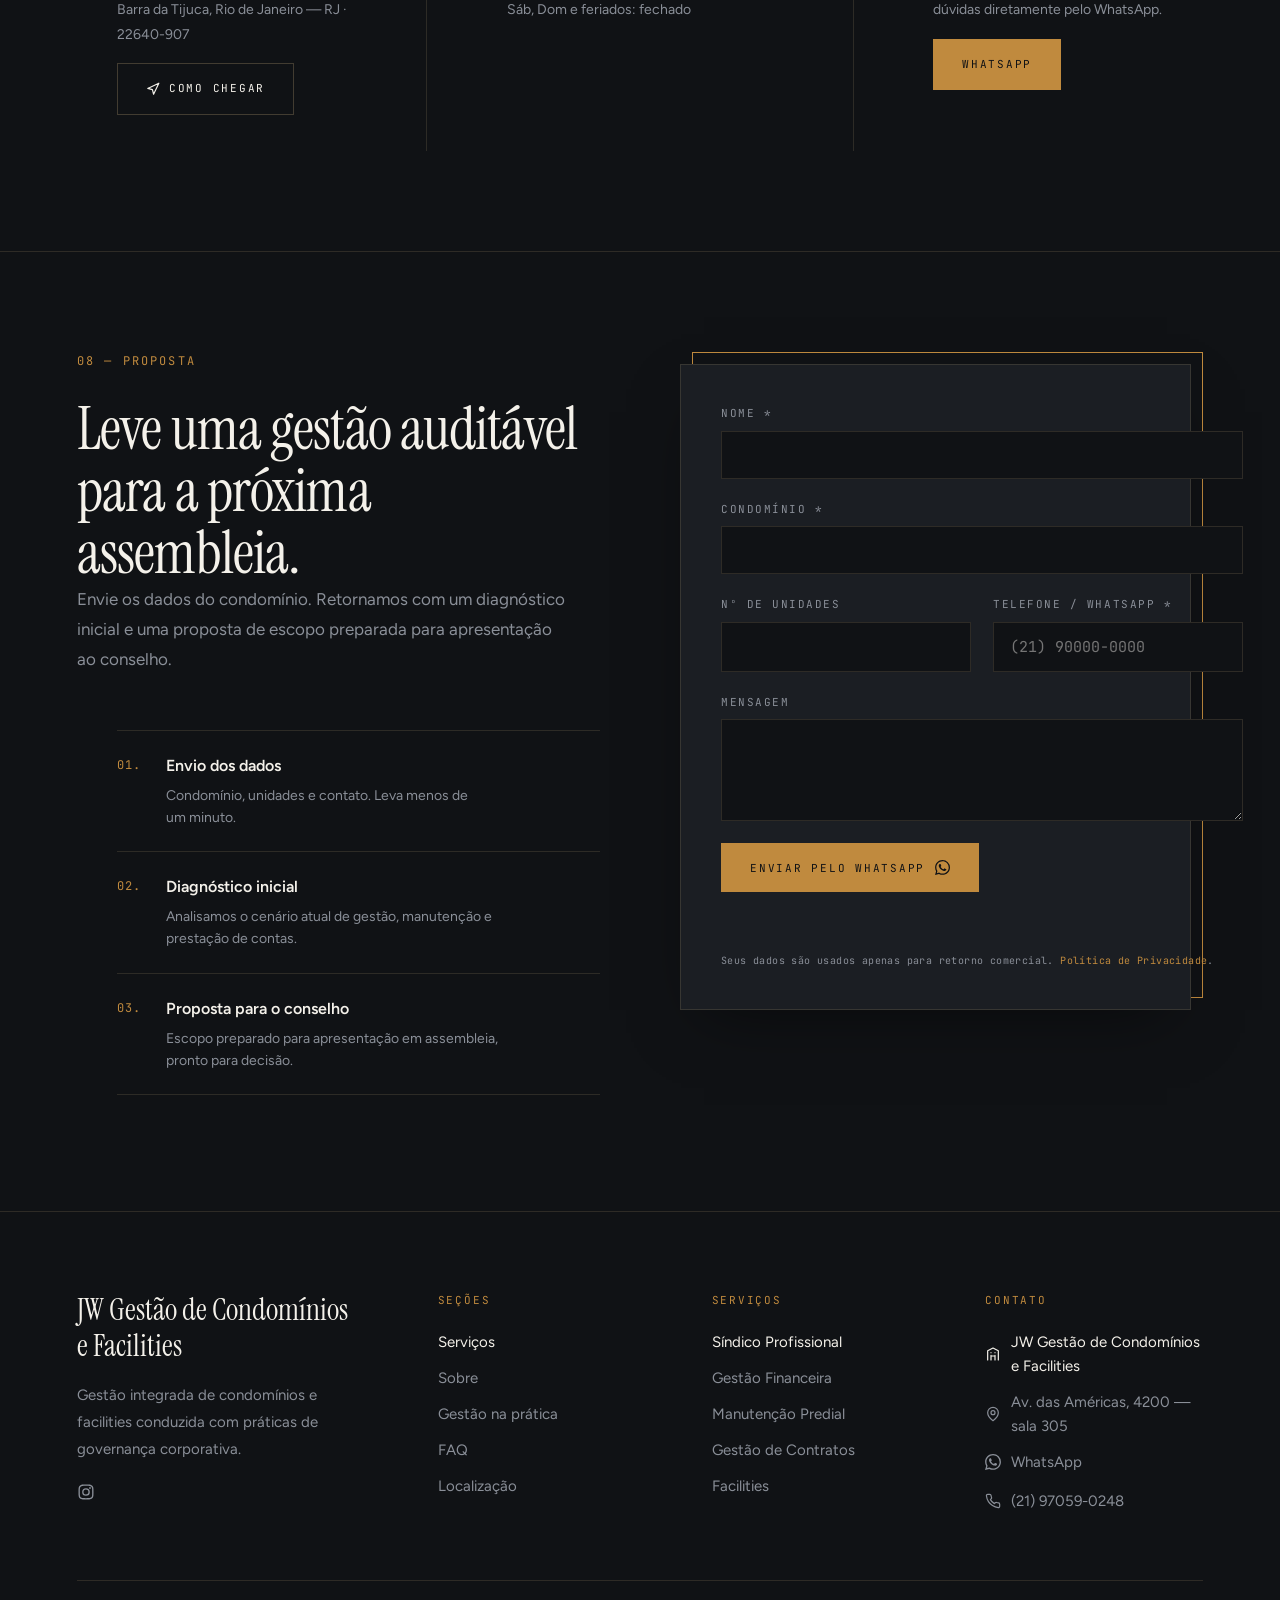
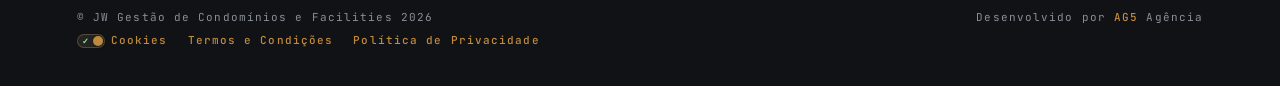
==== commit 7789d237: "Vídeos excluidos" ====
--- a/index.html
+++ b/index.html
@@ -86,7 +86,7 @@
       <span class="portrait__glow" aria-hidden="true"></span>
       <div class="portrait__media">
         <video class="portrait__video" autoplay loop muted playsinline width="320" height="480">
-          <source src="assets/jw-gestao-condominios-valores-sindico-reel.mp4" type="video/mp4">
+          <source src="https://assets.cdn.filesafe.space/7hzaWcGgawCV1WudlwA7/media/6a71f59bfcee90cf63fb0c5f.mp4" type="video/mp4">
         </video>
         <div class="portrait__controls">
           <button class="portrait__btn" id="portraitMute" aria-label="Ativar som" aria-pressed="false">
@@ -342,7 +342,7 @@
     <div class="sobre__video reveal">
       <div class="videoframe">
         <video controls preload="metadata" playsinline>
-          <source src="assets/jw-gestao-condominios-trajetoria-fundador-video.mp4" type="video/mp4">
+          <source src="https://assets.cdn.filesafe.space/7hzaWcGgawCV1WudlwA7/media/6a71f52cee7ca3d1c44fc66a.mp4" type="video/mp4">
         </video>
       </div>
       <p class="mono muted sobre__caption">Vídeo · trajetória do fundador</p>
@@ -403,7 +403,7 @@
         <article class="reel" data-tag="Entrevista" data-title="Reconhecimento e confiança na gestão condominial" data-link="https://www.instagram.com/chamaojohn/">
           <div class="reel__box">
             <div class="reel__frame">
-              <video preload="none" playsinline muted poster="assets/jw-gestao-condominios-podcast-entrevista-poster.jpg"><source src="assets/jw-gestao-condominios-podcast-entrevista-reel.mp4" type="video/mp4"></video>
+              <video preload="none" playsinline muted poster="assets/jw-gestao-condominios-podcast-entrevista-poster.jpg"><source src="https://assets.cdn.filesafe.space/7hzaWcGgawCV1WudlwA7/media/6a71f525fcee90cf63f9991e.mp4" type="video/mp4"></video>
               <span class="reel__play" aria-hidden="true"><svg viewBox="0 0 24 24" fill="currentColor" width="18" height="18"><path d="M8 5v14l11-7z"/></svg></span>
             </div>
           </div>
@@ -411,7 +411,7 @@
         <article class="reel" data-tag="Convivência" data-title="Uber pode entrar no condomínio?" data-link="https://www.instagram.com/reel/DZpbK4-hi_Q/">
           <div class="reel__box">
             <div class="reel__frame">
-              <video preload="none" playsinline muted poster="assets/jw-gestao-condominios-acesso-fornecedores-reel-poster.jpg"><source src="assets/jw-gestao-condominios-acesso-fornecedores-reel.mp4" type="video/mp4"></video>
+              <video preload="none" playsinline muted poster="assets/jw-gestao-condominios-acesso-fornecedores-reel-poster.jpg"><source src="https://assets.cdn.filesafe.space/7hzaWcGgawCV1WudlwA7/media/6a71f4e1df32aa3e16c60b3a.mp4" type="video/mp4"></video>
               <span class="reel__play" aria-hidden="true"><svg viewBox="0 0 24 24" fill="currentColor" width="18" height="18"><path d="M8 5v14l11-7z"/></svg></span>
             </div>
           </div>
@@ -419,7 +419,7 @@
         <article class="reel" data-tag="Jurídico" data-title="Problemas evitáveis com orientação jurídica" data-link="https://www.instagram.com/reel/DZmyh0MREW-/">
           <div class="reel__box">
             <div class="reel__frame">
-              <video preload="none" playsinline muted poster="assets/jw-gestao-condominios-orientacao-juridica-reel-poster.jpg"><source src="assets/jw-gestao-condominios-orientacao-juridica-reel.mp4" type="video/mp4"></video>
+              <video preload="none" playsinline muted poster="assets/jw-gestao-condominios-orientacao-juridica-reel-poster.jpg"><source src="https://assets.cdn.filesafe.space/7hzaWcGgawCV1WudlwA7/media/6a71f5170629193ed5def279.mp4" type="video/mp4"></video>
               <span class="reel__play" aria-hidden="true"><svg viewBox="0 0 24 24" fill="currentColor" width="18" height="18"><path d="M8 5v14l11-7z"/></svg></span>
             </div>
           </div>
@@ -427,7 +427,7 @@
         <article class="reel" data-tag="Trajetória" data-title="Toda trajetória começa com um primeiro passo" data-link="https://www.instagram.com/reel/DZKcZHnhtNr/">
           <div class="reel__box">
             <div class="reel__frame">
-              <video preload="none" playsinline muted poster="assets/jw-gestao-condominios-trajetoria-primeiro-passo-reel-poster.jpg"><source src="assets/jw-gestao-condominios-trajetoria-primeiro-passo-reel.mp4" type="video/mp4"></video>
+              <video preload="none" playsinline muted poster="assets/jw-gestao-condominios-trajetoria-primeiro-passo-reel-poster.jpg"><source src="https://assets.cdn.filesafe.space/7hzaWcGgawCV1WudlwA7/media/6a71f592ee7ca3d1c4503d02.mp4" type="video/mp4"></video>
               <span class="reel__play" aria-hidden="true"><svg viewBox="0 0 24 24" fill="currentColor" width="18" height="18"><path d="M8 5v14l11-7z"/></svg></span>
             </div>
           </div>
@@ -435,7 +435,7 @@
         <article class="reel" data-tag="Operação" data-title="Manutenção preventiva do condomínio" data-link="https://www.instagram.com/reel/DZFcOzdxiaZ/">
           <div class="reel__box">
             <div class="reel__frame">
-              <video preload="none" playsinline muted poster="assets/jw-gestao-condominios-manutencao-preventiva-reel-poster.jpg"><source src="assets/jw-gestao-condominios-manutencao-preventiva-reel.mp4" type="video/mp4"></video>
+              <video preload="none" playsinline muted poster="assets/jw-gestao-condominios-manutencao-preventiva-reel-poster.jpg"><source src="https://assets.cdn.filesafe.space/7hzaWcGgawCV1WudlwA7/media/6a71f502eaa4719b5cee5b7a.mp4" type="video/mp4"></video>
               <span class="reel__play" aria-hidden="true"><svg viewBox="0 0 24 24" fill="currentColor" width="18" height="18"><path d="M8 5v14l11-7z"/></svg></span>
             </div>
           </div>
@@ -781,7 +781,7 @@
   <div class="video-modal__box">
     <div class="video-modal__frame">
       <video id="videoModalVideo" controls playsinline preload="metadata">
-        <source src="assets/jw-gestao-condominios-valores-sindico-reel.mp4" type="video/mp4">
+        <source src="https://assets.cdn.filesafe.space/7hzaWcGgawCV1WudlwA7/media/6a71f59bfcee90cf63fb0c5f.mp4" type="video/mp4">
       </video>
       <button class="portrait__btn video-modal__close" id="videoModalClose" aria-label="Fechar">
         <svg viewBox="0 0 24 24" fill="none" stroke="currentColor" stroke-width="2" stroke-linecap="round" width="16" height="16" aria-hidden="true"><path d="M18 6L6 18M6 6l12 12"/></svg>
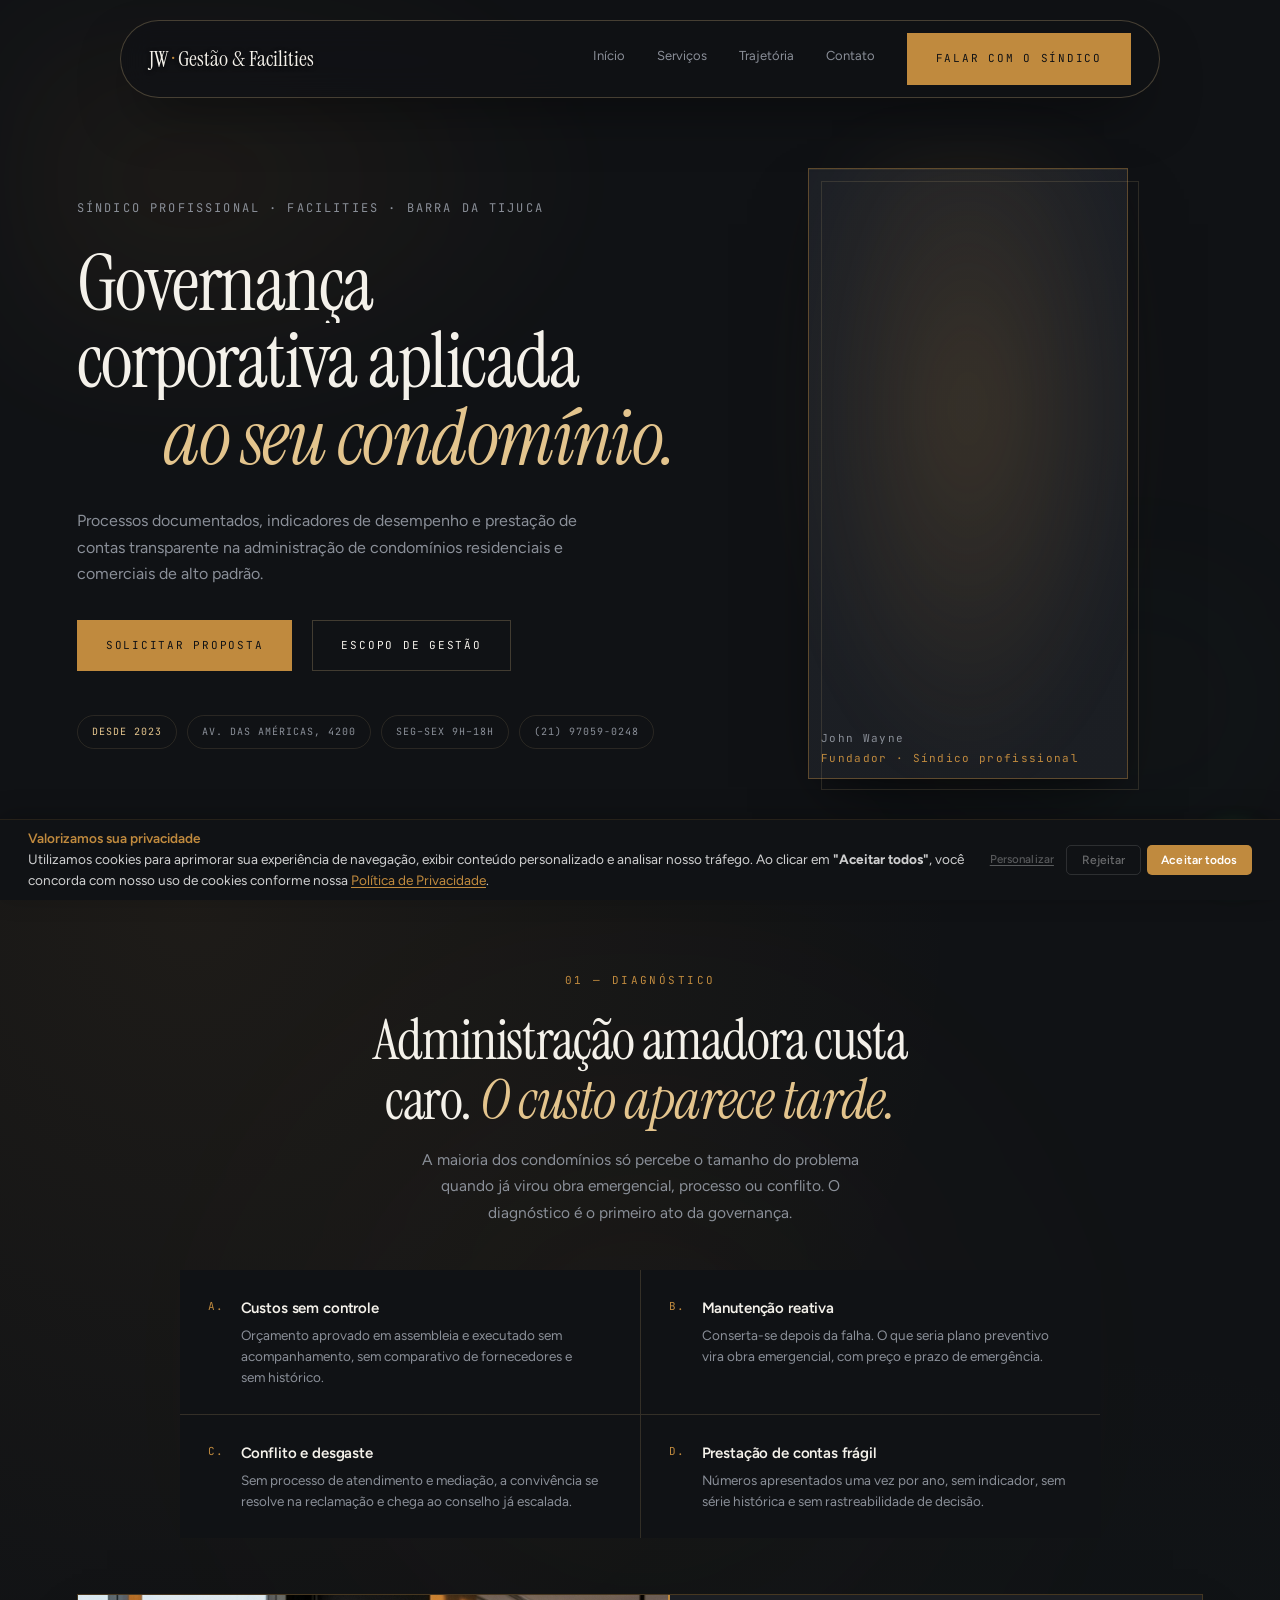
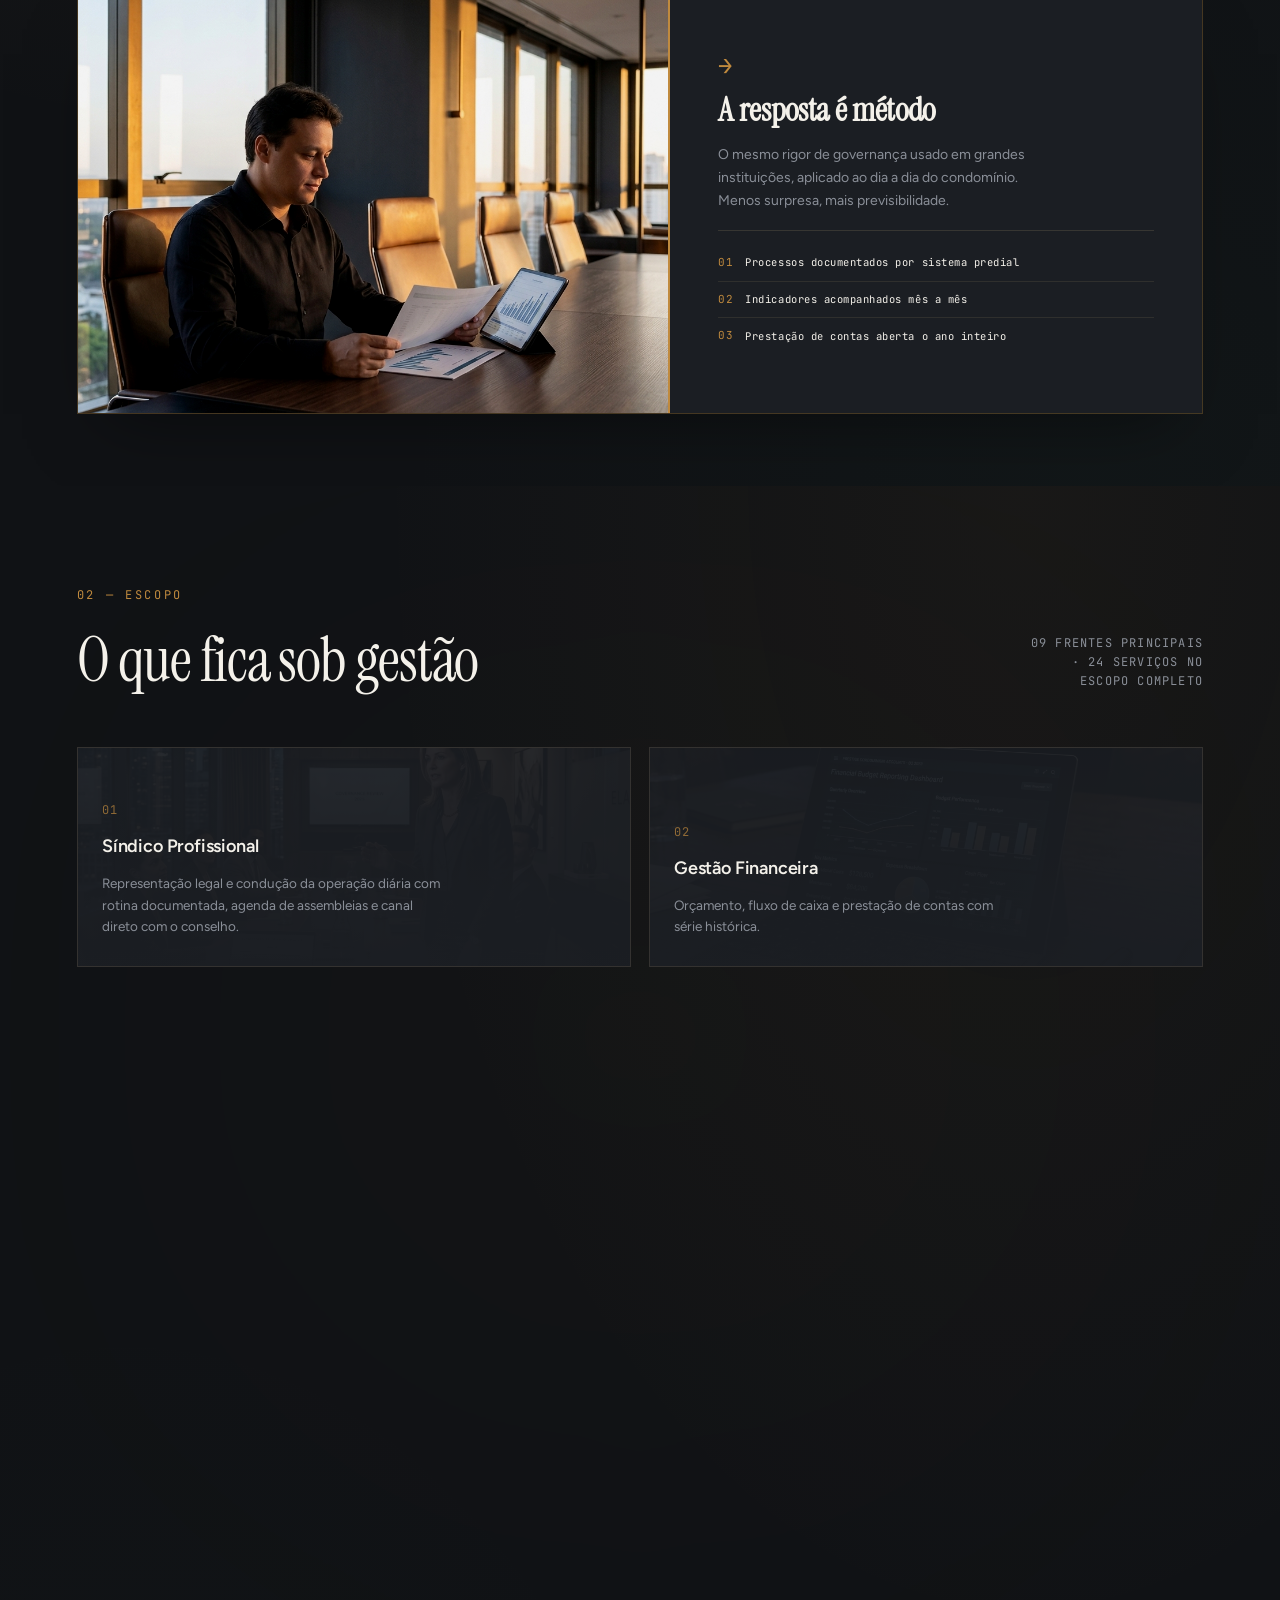
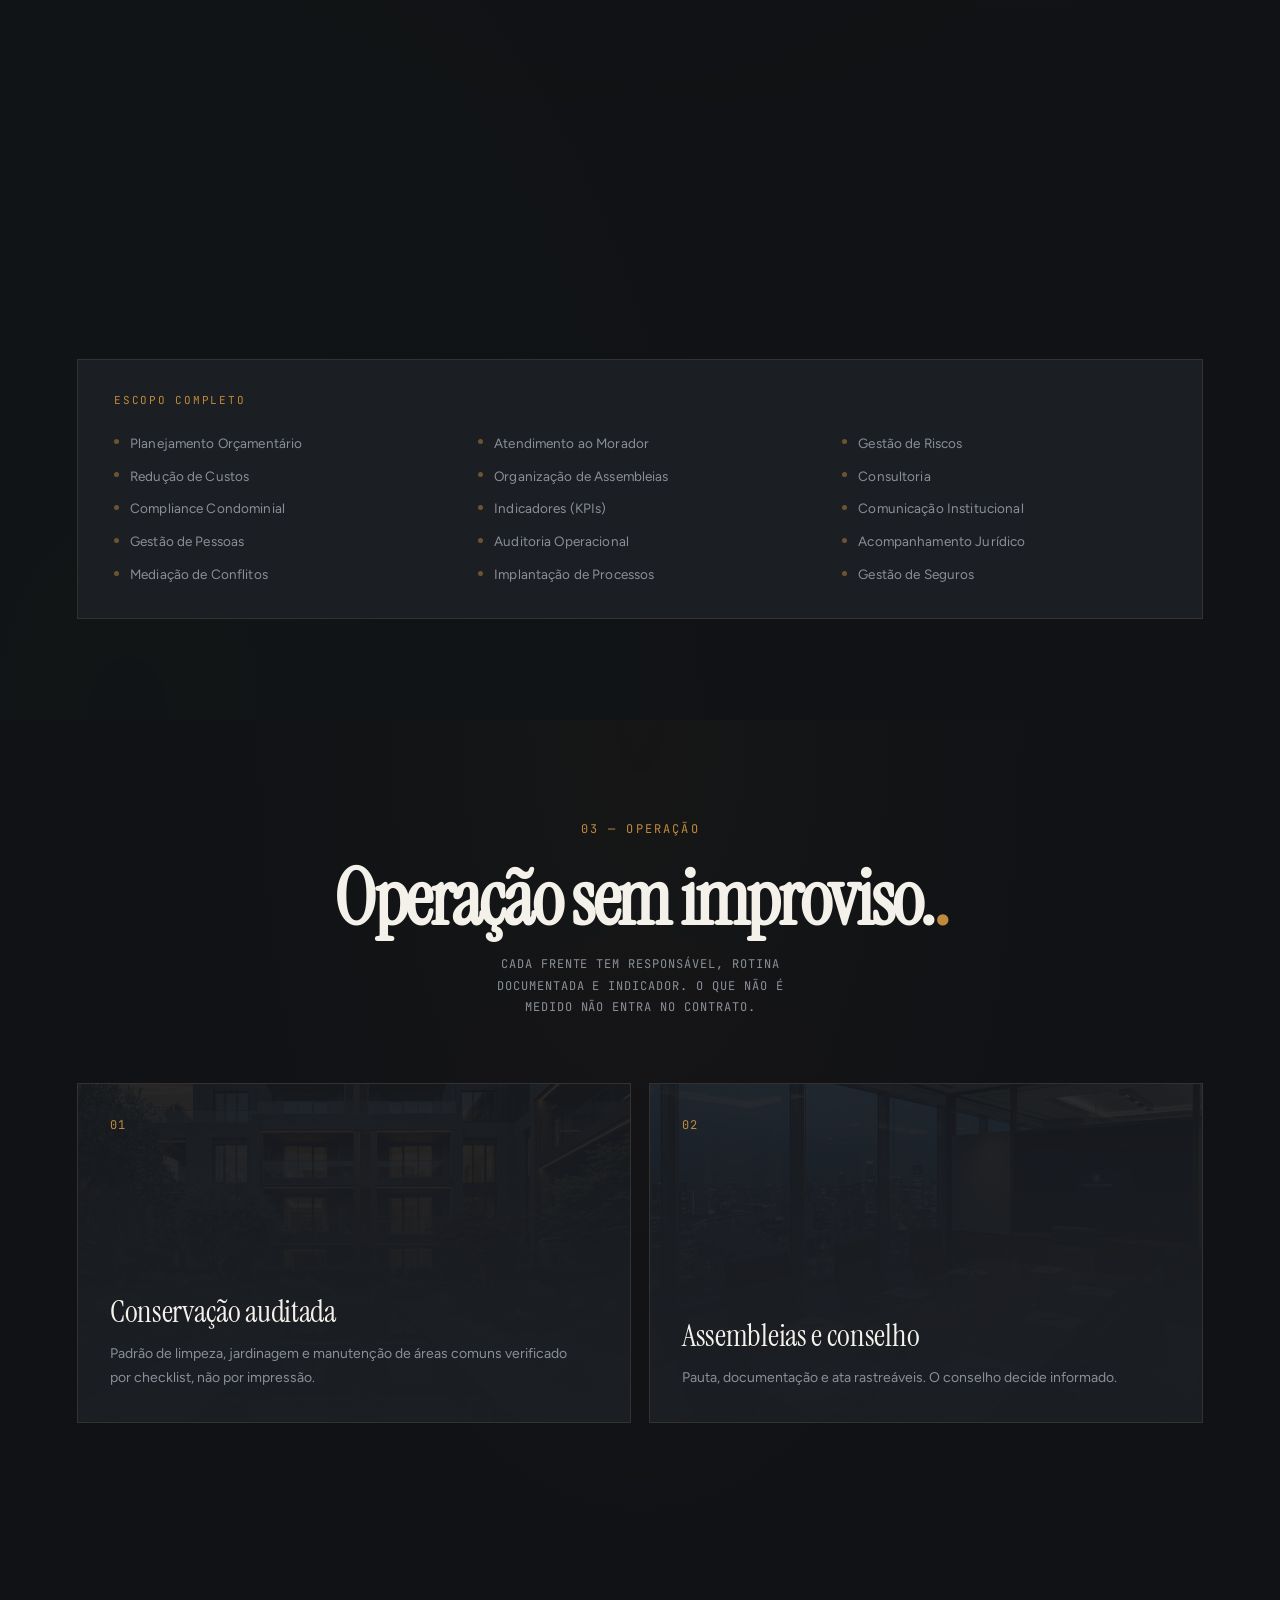
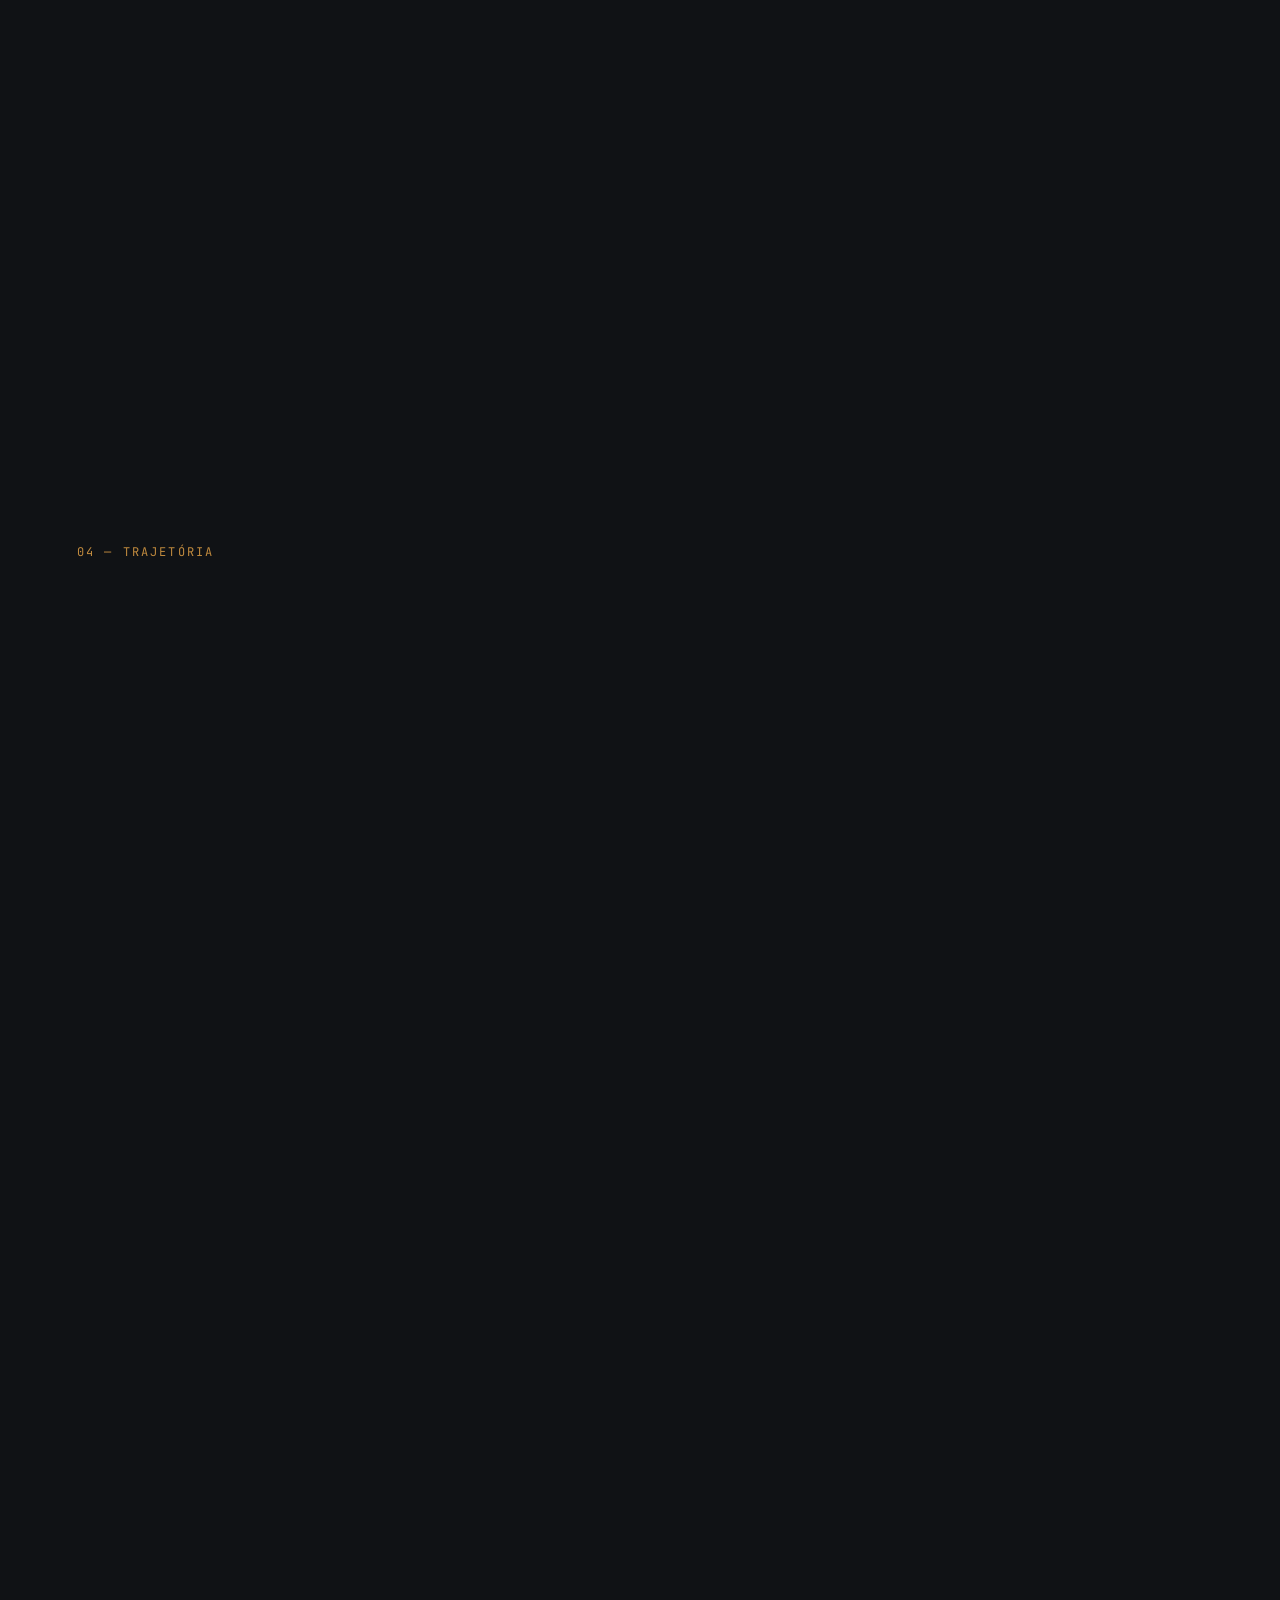
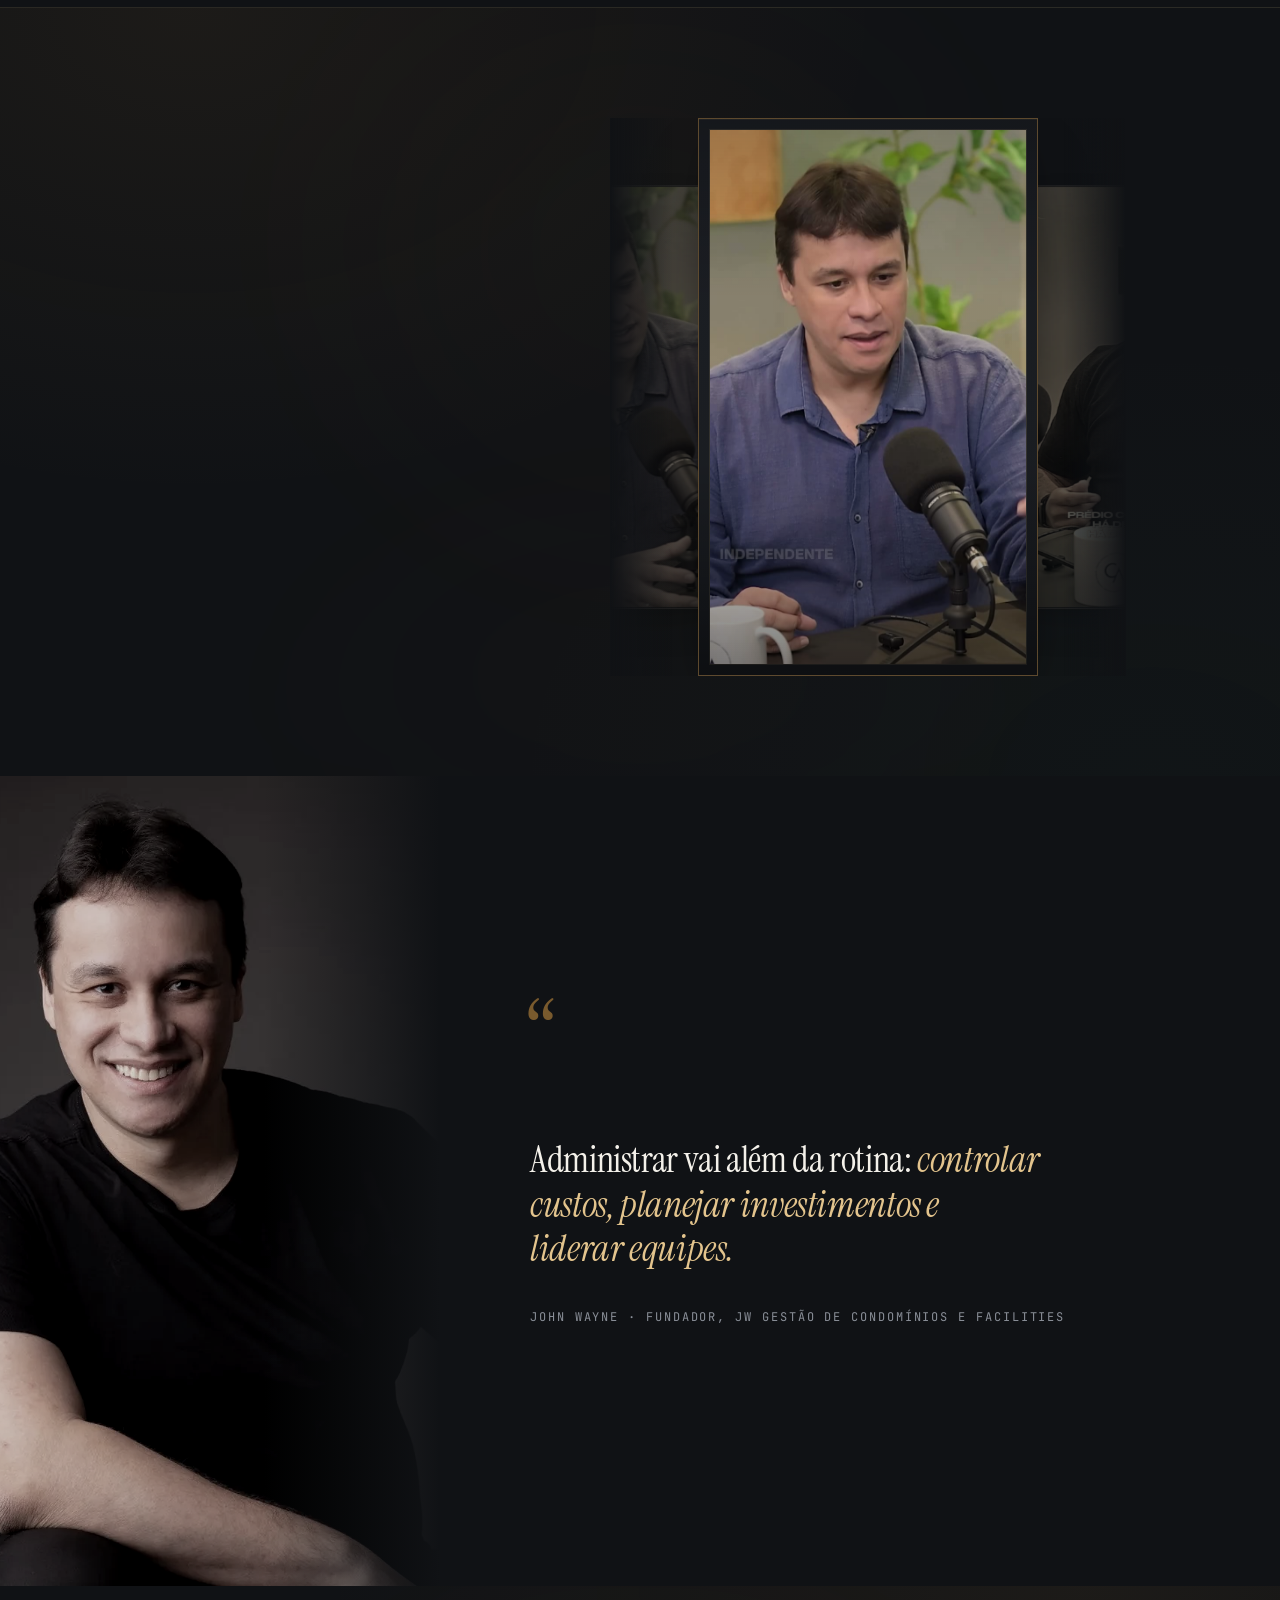
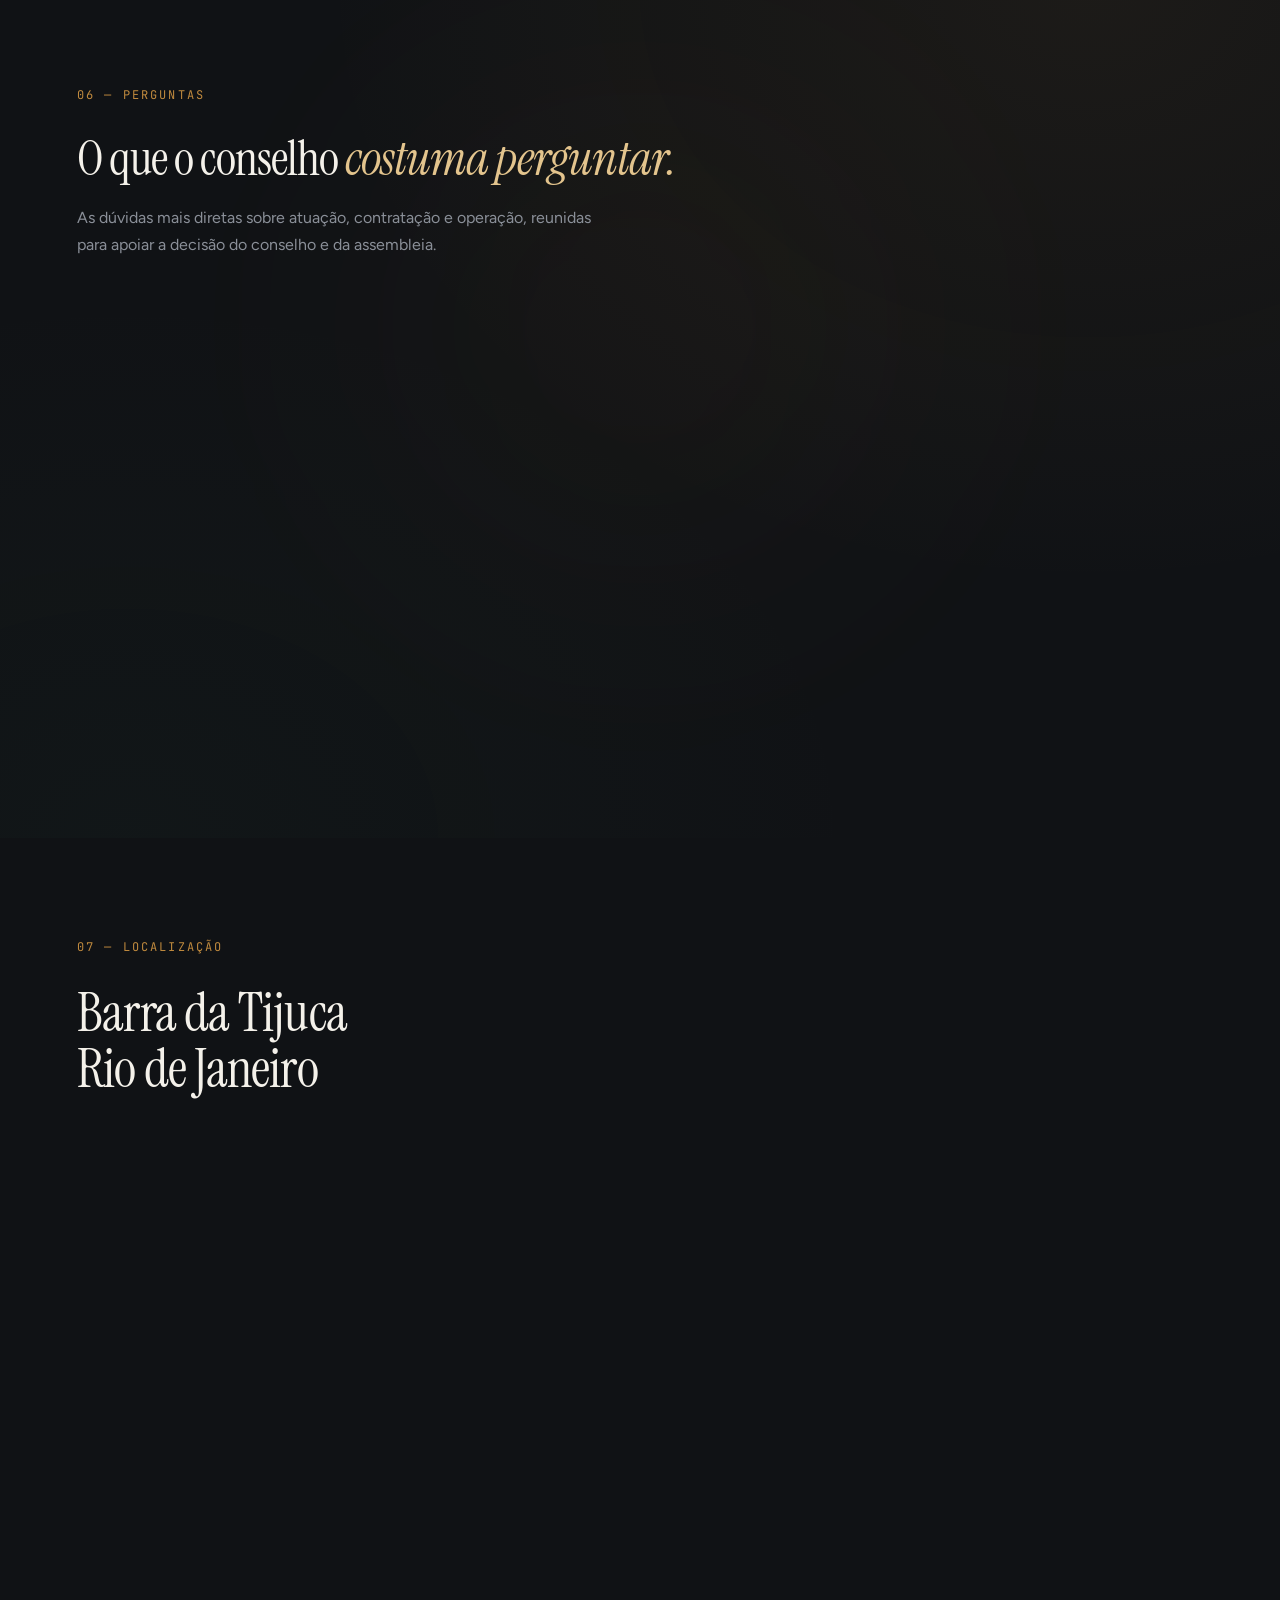
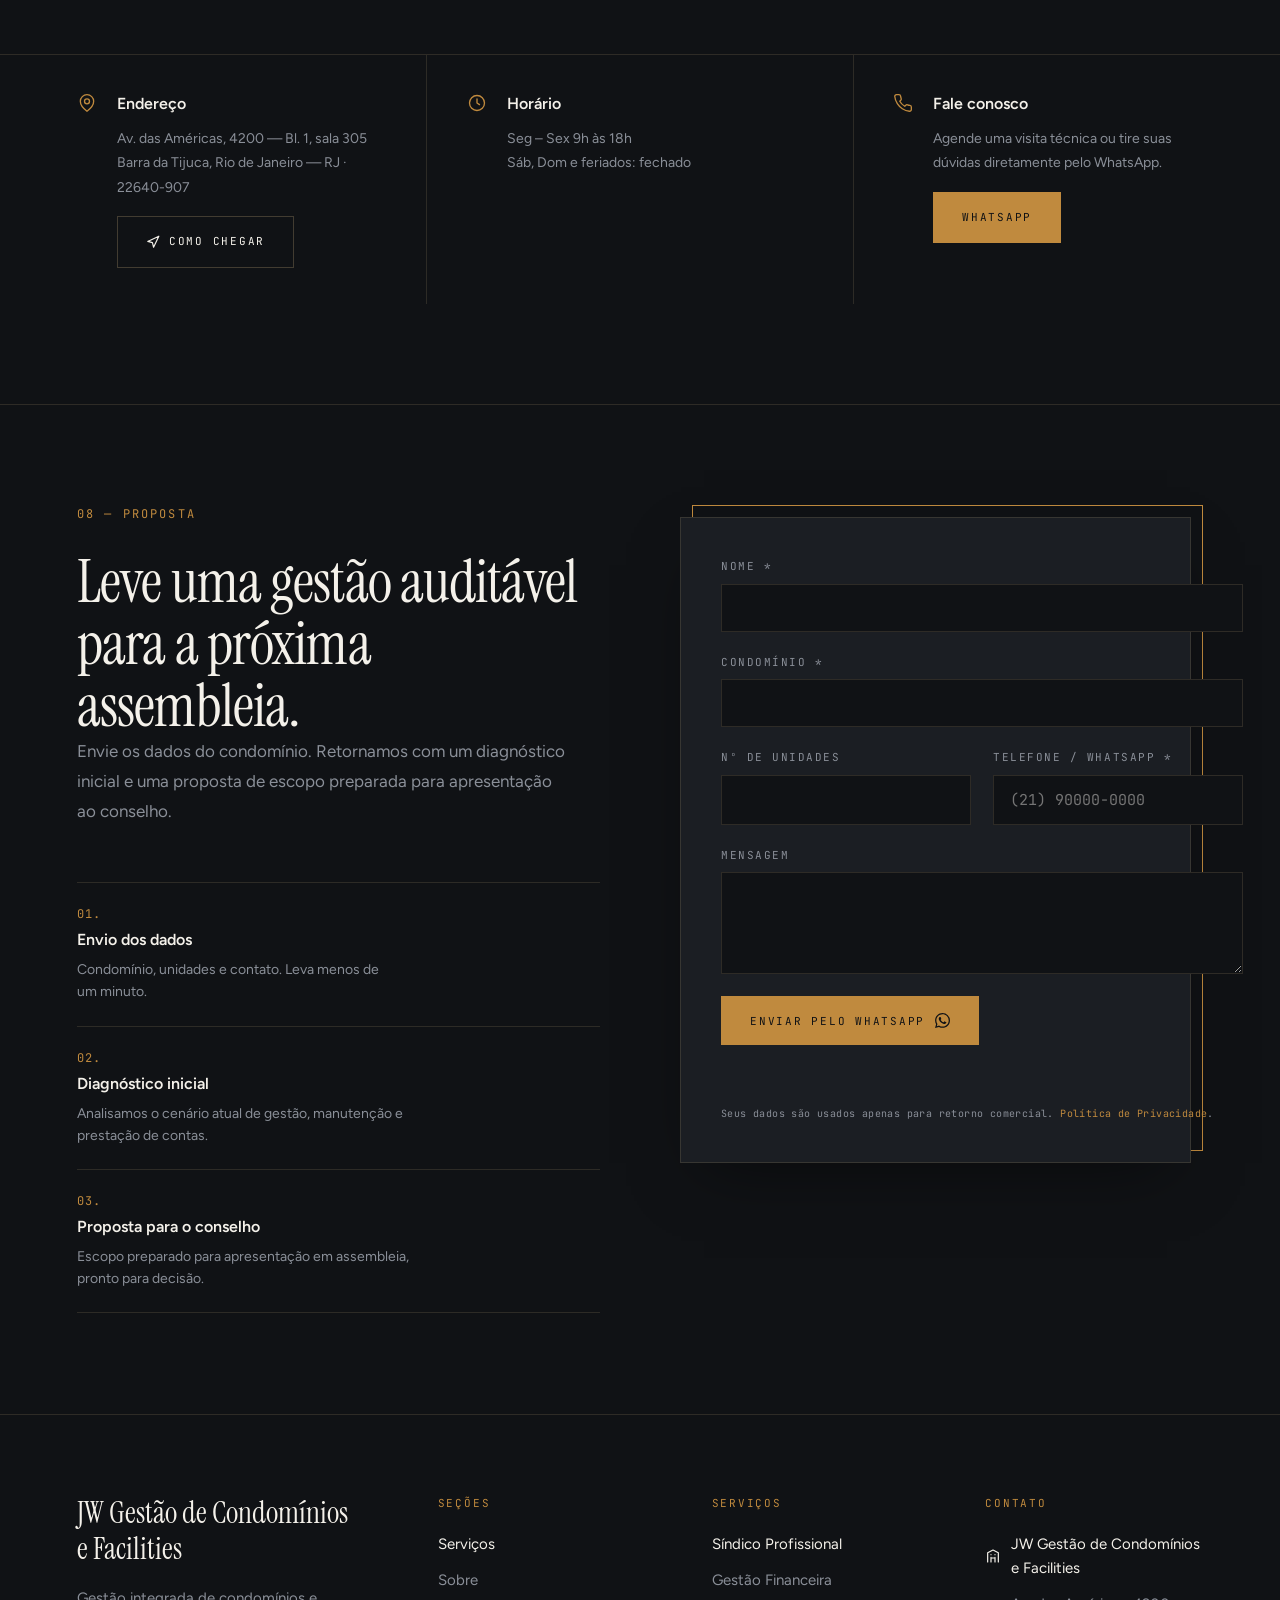
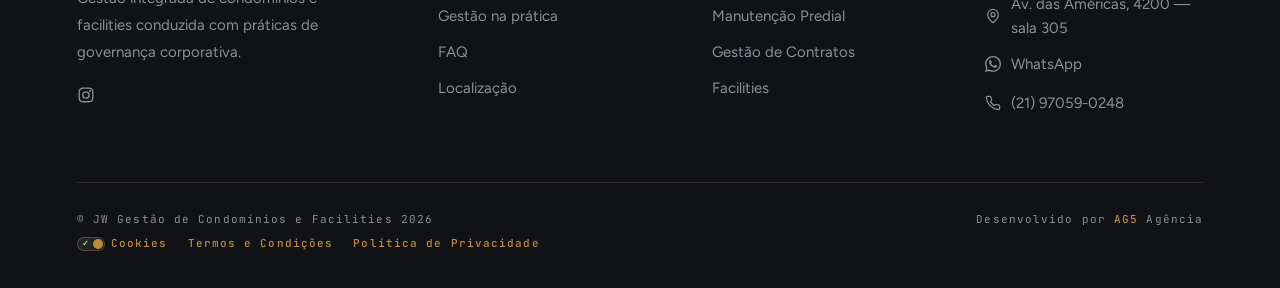
==== commit 096c33fc: "Ajuste de imagens" ====
--- a/index.html
+++ b/index.html
@@ -85,9 +85,10 @@
       <span class="portrait__frame"></span>
       <span class="portrait__glow" aria-hidden="true"></span>
       <div class="portrait__media">
-        <video class="portrait__video" autoplay loop muted playsinline width="320" height="480">
+        <video class="portrait__video portrait__video--desktop" autoplay loop muted playsinline width="320" height="480">
           <source src="https://assets.cdn.filesafe.space/7hzaWcGgawCV1WudlwA7/media/6a71f59bfcee90cf63fb0c5f.mp4" type="video/mp4">
         </video>
+        <img class="portrait__img--mobile" src="assets/hero-portrait-mobile.png" alt="Lounge residencial de alto padrão — JW Gestão" loading="lazy" width="320" height="480">
         <div class="portrait__controls">
           <button class="portrait__btn" id="portraitMute" aria-label="Ativar som" aria-pressed="false">
             <svg viewBox="0 0 24 24" fill="none" stroke="currentColor" stroke-width="1.8" stroke-linecap="round" stroke-linejoin="round" width="16" height="16" aria-hidden="true"><polygon points="11 5 6 9 2 9 2 15 6 15 11 19 11 5"/><line x1="23" y1="9" x2="17" y2="15"/><line x1="17" y1="9" x2="23" y2="15"/></svg>
@@ -177,46 +178,73 @@
 
   <div class="escopo__grid" role="list" aria-label="Frentes de gestão">
     <article class="escopo__card reveal" role="listitem">
+      <div class="escopo__card-media">
+        <img src="assets/escopo-01-sindico-profissional.png" alt="Síndico Profissional" loading="lazy" width="400" height="225">
+      </div>
       <span class="escopo__card-num mono" aria-hidden="true">01</span>
       <h3 class="escopo__card-title">Síndico Profissional</h3>
       <p class="escopo__card-text">Representação legal e condução da operação diária com rotina documentada, agenda de assembleias e canal direto com o conselho.</p>
     </article>
     <article class="escopo__card reveal" role="listitem">
+      <div class="escopo__card-media">
+        <img src="assets/escopo-02-gestao-financeira.png" alt="Gestão Financeira" loading="lazy" width="400" height="225">
+      </div>
       <span class="escopo__card-num mono" aria-hidden="true">02</span>
       <h3 class="escopo__card-title">Gestão Financeira</h3>
       <p class="escopo__card-text">Orçamento, fluxo de caixa e prestação de contas com série histórica.</p>
     </article>
     <article class="escopo__card reveal" role="listitem">
+      <div class="escopo__card-media">
+        <img src="assets/escopo-03-gestao-administrativa.png" alt="Gestão Administrativa" loading="lazy" width="400" height="225">
+      </div>
       <span class="escopo__card-num mono" aria-hidden="true">03</span>
       <h3 class="escopo__card-title">Gestão Administrativa</h3>
       <p class="escopo__card-text">Documentação, protocolos, atas e fluxos internos padronizados.</p>
     </article>
     <article class="escopo__card reveal" role="listitem">
+      <div class="escopo__card-media">
+        <img src="assets/escopo-04-gestao-operacional.png" alt="Gestão Operacional" loading="lazy" width="400" height="225">
+      </div>
       <span class="escopo__card-num mono" aria-hidden="true">04</span>
       <h3 class="escopo__card-title">Gestão Operacional</h3>
       <p class="escopo__card-text">Rotina de limpeza, portaria, conservação e acompanhamento de equipes.</p>
     </article>
     <article class="escopo__card reveal" role="listitem">
+      <div class="escopo__card-media">
+        <img src="assets/escopo-05-manutencao-predial.png" alt="Manutenção Predial" loading="lazy" width="400" height="225">
+      </div>
       <span class="escopo__card-num mono" aria-hidden="true">05</span>
       <h3 class="escopo__card-title">Manutenção Predial</h3>
       <p class="escopo__card-text">Plano preventivo por sistema, cronograma anual e registro de cada intervenção.</p>
     </article>
     <article class="escopo__card reveal" role="listitem">
+      <div class="escopo__card-media">
+        <img src="assets/escopo-06-gestao-contratos.png" alt="Gestão de Contratos" loading="lazy" width="400" height="225">
+      </div>
       <span class="escopo__card-num mono" aria-hidden="true">06</span>
       <h3 class="escopo__card-title">Gestão de Contratos</h3>
       <p class="escopo__card-text">Vigências, reajustes e escopo cobrado conforme contratado.</p>
     </article>
     <article class="escopo__card reveal" role="listitem">
+      <div class="escopo__card-media">
+        <img src="assets/escopo-07-gestao-fornecedores.png" alt="Gestão de Fornecedores" loading="lazy" width="400" height="225">
+      </div>
       <span class="escopo__card-num mono" aria-hidden="true">07</span>
       <h3 class="escopo__card-title">Gestão de Fornecedores</h3>
       <p class="escopo__card-text">Avaliação contínua, comparativo e substituição por desempenho.</p>
     </article>
     <article class="escopo__card reveal" role="listitem">
+      <div class="escopo__card-media">
+        <img src="assets/escopo-08-gestao-obras.png" alt="Gestão de Obras" loading="lazy" width="400" height="225">
+      </div>
       <span class="escopo__card-num mono" aria-hidden="true">08</span>
       <h3 class="escopo__card-title">Gestão de Obras</h3>
       <p class="escopo__card-text">Fiscalização de reformas, cronogramas, custos e controle de qualidade.</p>
     </article>
     <article class="escopo__card reveal" role="listitem">
+      <div class="escopo__card-media">
+        <img src="assets/escopo-09-facilities.png" alt="Facilities" loading="lazy" width="400" height="225">
+      </div>
       <span class="escopo__card-num mono" aria-hidden="true">09</span>
       <h3 class="escopo__card-title">Facilities</h3>
       <p class="escopo__card-text">Ambiente, conforto, sustentabilidade e manutenção dos espaços comuns.</p>
--- a/style.css
+++ b/style.css
@@ -33,7 +33,7 @@
 a{color:var(--bronze);text-decoration:none;transition:color .28s ease}
 a:hover{color:var(--bronze-claro)}
 h1,h2,h3,p,figure,blockquote{margin:0}
-ul{margin:0;padding:0;list-style:none}
+ul,ol{margin:0;padding:0;list-style:none}
 ::selection{background:var(--bronze);color:var(--grafite-profundo)}
 
 /* ---------- utilitários ---------- */
@@ -168,6 +168,7 @@
 }
 .portrait__frame{position:absolute;inset:0;border:1px solid rgba(224,196,141,.14);pointer-events:none;animation:offset .7s cubic-bezier(.65,0,.35,1) .9s both}
 .portrait img{position:relative;width:100%;height:440px;object-fit:cover;object-position:50% 22%;filter:grayscale(.15) contrast(1.05) brightness(.92);display:block}
+.portrait img.portrait__img--mobile{display:none !important}
 .portrait__media{position:relative;overflow:hidden}
 .portrait__video{position:relative;width:100%;aspect-ratio:9/16;height:auto;object-fit:cover;object-position:50% 22%;filter:grayscale(.15) contrast(1.05) brightness(.92);display:block}
 .portrait__controls{
@@ -256,11 +257,28 @@
 
 .escopo__grid{position:relative;z-index:1;display:grid;grid-template-columns:repeat(3,1fr);gap:18px}
 .escopo__card{
-  position:relative;background:var(--grafite-superficie);border:1px solid var(--linha);padding:28px;
-  display:flex;flex-direction:column;gap:18px;min-height:180px;overflow:hidden;isolation:isolate;
-  transition:border-color .4s ease,transform .4s cubic-bezier(.16,1,.3,1),box-shadow .4s ease,background .4s ease;will-change:transform
-}
-.escopo__card:hover,.escopo__card:focus{border-color:rgba(192,138,62,.28);transform:translateY(-6px);box-shadow:0 24px 60px -24px rgba(0,0,0,.45);background:#15181d;outline:none}
+  position:relative;background:var(--grafite-superficie);border:1px solid var(--linha);padding:28px 24px;
+  display:flex;flex-direction:column;gap:12px;min-height:220px;justify-content:flex-end;overflow:hidden;isolation:isolate;
+  transition:border-color .4s ease,transform .4s cubic-bezier(.16,1,.3,1),box-shadow .4s ease;will-change:transform
+}
+.escopo__card:hover,.escopo__card:focus{border-color:rgba(192,138,62,.35);transform:translateY(-6px);box-shadow:0 24px 60px -24px rgba(0,0,0,.65);outline:none}
+.escopo__card-media{
+  position:absolute;inset:0;z-index:-1;margin:0;overflow:hidden;
+  opacity:.27;transition:opacity .6s ease
+}
+.escopo__card-media::after{
+  content:"";position:absolute;inset:0;
+  background:linear-gradient(180deg, rgba(27,30,35,0.7) 0%, rgba(27,30,35,0.92) 70%, rgba(27,30,35,0.98) 100%);
+  pointer-events:none
+}
+.escopo__card-media img{
+  width:100%;height:100%;object-fit:cover;
+  filter:grayscale(.2) brightness(.75) contrast(1.05);
+  transform:scale(1.05);
+  transition:transform .7s cubic-bezier(.16,1,.3,1),filter .5s ease
+}
+.escopo__card:hover .escopo__card-media,.escopo__card:focus .escopo__card-media{opacity:.4}
+.escopo__card:hover .escopo__card-media img,.escopo__card:focus .escopo__card-media img{transform:scale(1);filter:grayscale(0) brightness(.9) contrast(1.08)}
 .escopo__card-num{position:relative;z-index:1;font-family:var(--f-mono);font-size:12px;letter-spacing:.1em;color:var(--bronze);opacity:.7;transition:color .3s ease,opacity .3s ease,transform .3s ease}
 .escopo__card:hover .escopo__card-num,.escopo__card:focus .escopo__card-num{color:var(--bronze-claro);opacity:1;transform:translateX(4px)}
 .escopo__card-title{position:relative;z-index:1;font-size:18px;font-weight:600;letter-spacing:-.01em;color:var(--areia);margin:0}
@@ -584,11 +602,10 @@
 /* proposta — coluna esquerda */
 .proposal__steps{margin-top:56px;display:grid;gap:0}
 .proposal__step{
-  display:grid;grid-template-columns:auto minmax(0,1fr);gap:24px;
-  padding:22px 0;border-top:1px solid rgba(224,196,141,.14);
+  position:relative;padding:44px 0 22px;border-top:1px solid rgba(224,196,141,.14);
 }
 .proposal__step:last-child{border-bottom:1px solid rgba(224,196,141,.14)}
-.proposal__num{color:var(--bronze);font-size:12px;letter-spacing:.1em;padding-top:3px}
+.proposal__num{position:absolute;top:22px;left:0;color:var(--bronze);font-size:12px;letter-spacing:.1em;white-space:nowrap}
 .proposal__step h3{font-family:var(--f-corpo);font-size:16px;font-weight:600;color:var(--areia);margin-bottom:6px}
 .proposal__step p{color:var(--cinza-texto);font-size:14px;line-height:1.6;max-width:38ch}
 
@@ -729,7 +746,13 @@
   .hero{
     min-height:auto;padding:120px var(--pad-x) 56px;position:relative
   }
-  .portrait{display:none}
+  .hero__grid{gap:20px}
+  .hero__data{margin-top:24px}
+  .portrait{display:block;width:100%;max-width:320px;margin:0 auto;border-radius:120px 120px 16px 16px;border:1px solid rgba(192,138,62,.45);padding:8px;background:linear-gradient(155deg,#1d2026,var(--grafite-superficie));box-shadow:0 24px 60px -20px rgba(0,0,0,.65)}
+  .portrait__media{border-radius:112px 112px 10px 10px;overflow:hidden}
+  .portrait__video--desktop,.portrait__controls{display:none !important}
+  .portrait img.portrait__img--mobile{display:block !important;width:100%;height:360px;object-fit:cover;object-position:center;filter:brightness(.95) contrast(1.05)}
+  .portrait figcaption{display:none !important}
   .diagnostico__intro{text-align:left}
   .diagnostico__intro .display--xl{font-size:clamp(30px,7.5vw,44px)}
   .diagnostico__lead{margin-left:0;font-size:14px}
@@ -738,9 +761,14 @@
   .faq{grid-template-columns:1fr;grid-auto-flow:row;grid-template-rows:none}
   .faq__item:nth-last-child(-n+2){border-bottom:0}
   .faq__item:last-child{border-bottom:1px solid rgba(224,196,141,.14)}
-  .solution--split{grid-template-columns:1fr;margin-top:32px}
-  .solution__figure{min-height:280px}
-  .solution__content{padding:32px;border-left:0;border-top:2px solid var(--bronze)}
+  .solution--split{grid-template-columns:1fr;height:auto;margin-top:32px}
+  .proposal__step{text-align:center}
+  .proposal__num{position:static;display:block;text-align:center;margin-bottom:8px}
+  .proposal__step > div{width:100%;text-align:center}
+  .proposal__step h3{text-align:center}
+  .proposal__step p{max-width:32ch;margin-inline:auto;text-align:center}
+  .solution__figure{min-height:280px;height:280px}
+  .solution__content{height:auto;overflow-y:visible;padding:32px;border-left:0;border-top:2px solid var(--bronze)}
   .solution__icon{font-size:26px}
   .servicos__head{margin-bottom:40px}
   .servicos__head .display--lg{font-size:clamp(30px,7vw,46px)}
@@ -798,6 +826,27 @@
   .hero__ctas .btn{flex:1 1 100%;text-align:center}
   .reel{flex-basis:78vw}
   .credits{flex-direction:column;gap:10px}
+}
+
+/* ---------- mobile background image (HERO & BACKDROP) ---------- */
+@media (max-width: 1023px) {
+  .hero {
+    background-image: 
+      linear-gradient(180deg, rgba(16, 18, 21, 0.90) 0%, rgba(16, 18, 21, 0.78) 40%, rgba(16, 18, 21, 0.94) 100%),
+      radial-gradient(ellipse 80% 60% at 50% 30%, rgba(192, 138, 62, 0.15) 0%, transparent 65%),
+      url('assets/hero-desktop-bg.png');
+    background-size: cover;
+    background-position: center center;
+    background-repeat: no-repeat;
+  }
+  .hero::after {
+    content: "";
+    position: absolute;
+    inset: 0;
+    pointer-events: none;
+    z-index: 0;
+    background: linear-gradient(180deg, rgba(16, 18, 21, 0.2) 0%, rgba(16, 18, 21, 0.75) 75%, var(--grafite-profundo) 100%);
+  }
 }
 
 @media (prefers-reduced-motion:reduce){
